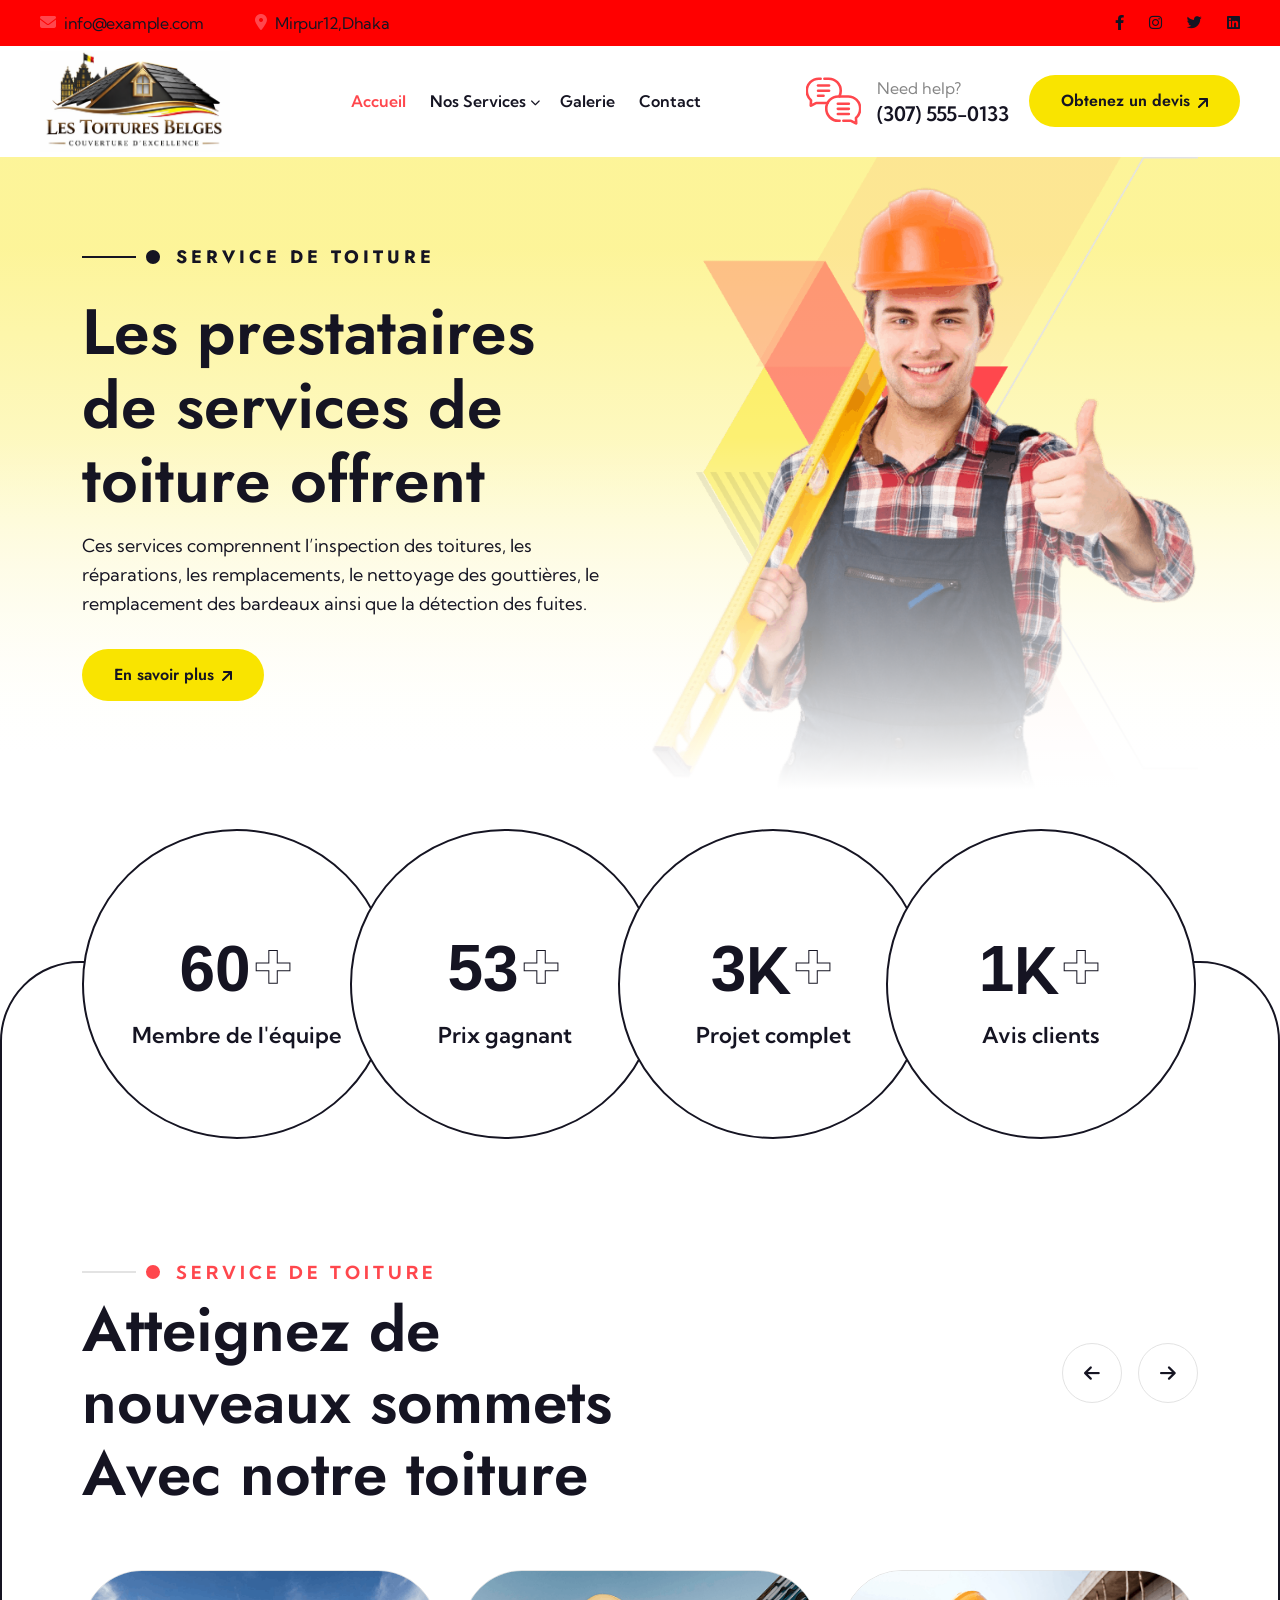
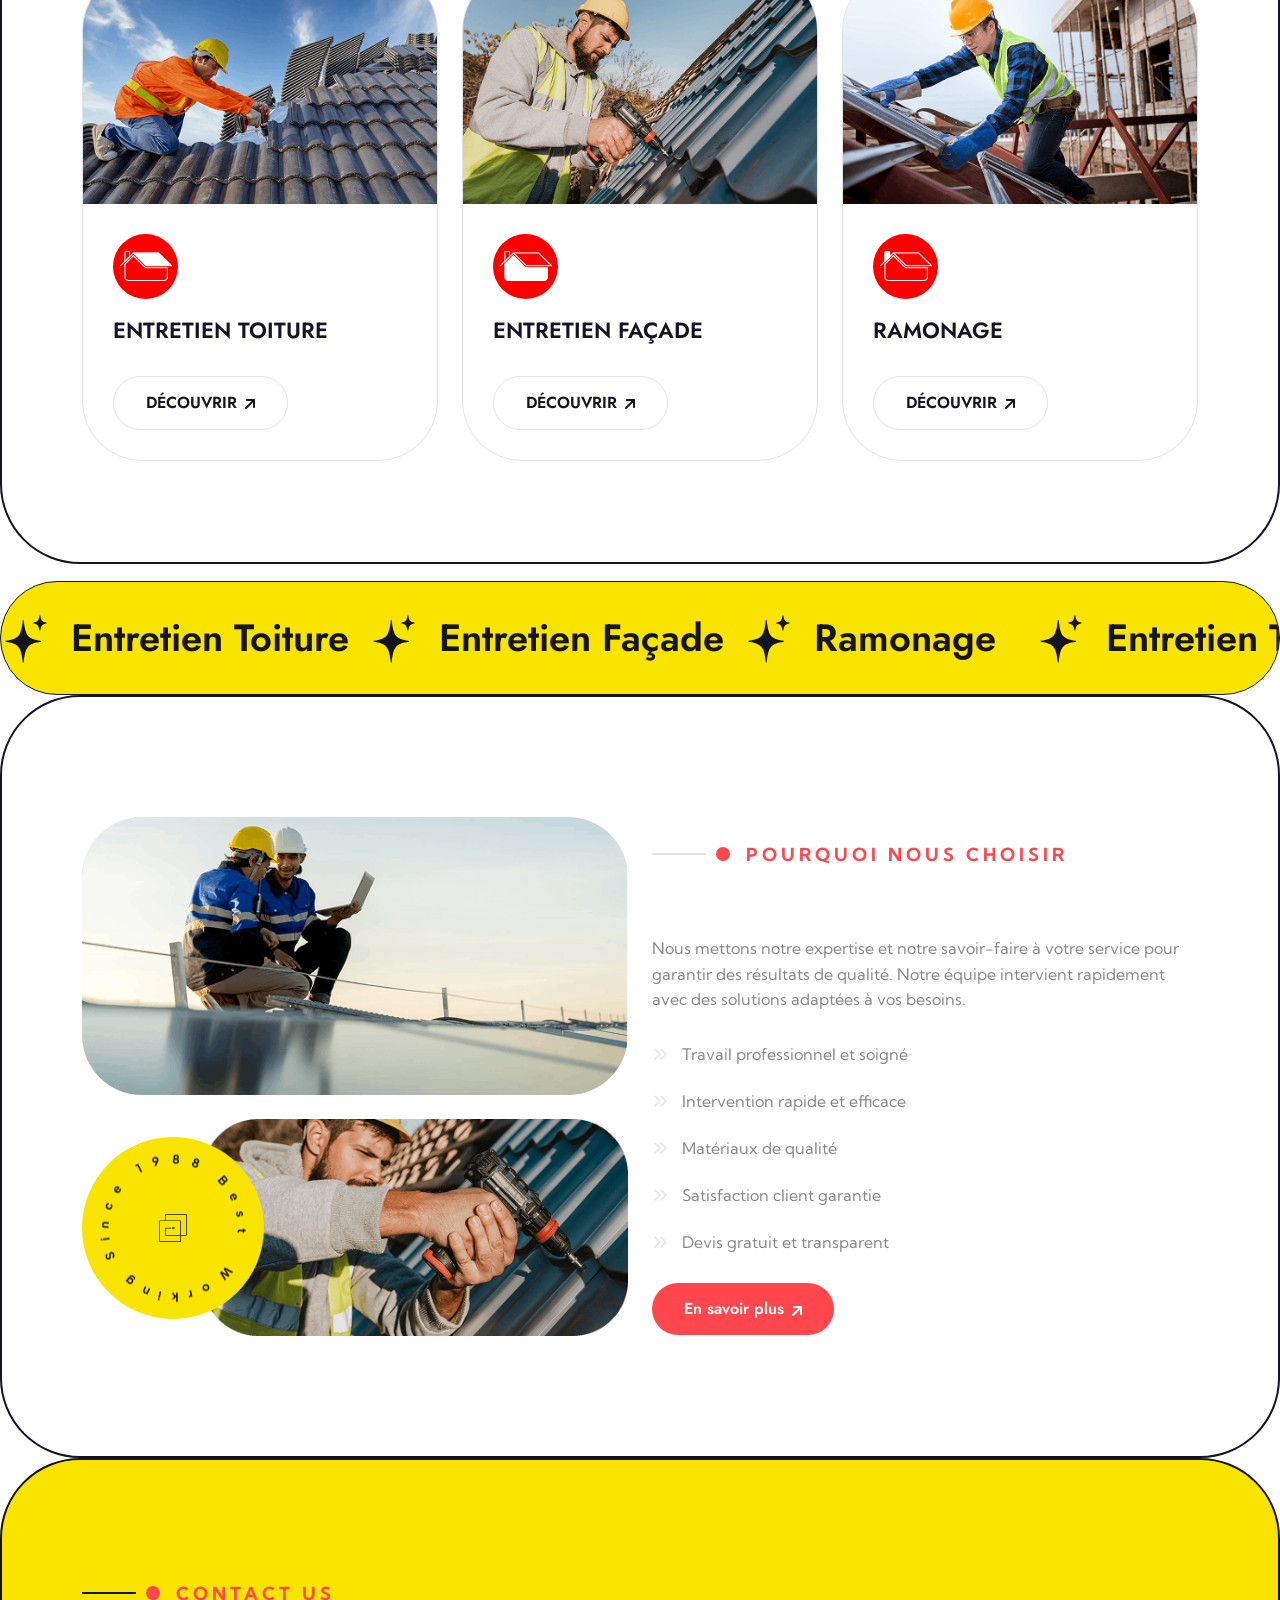
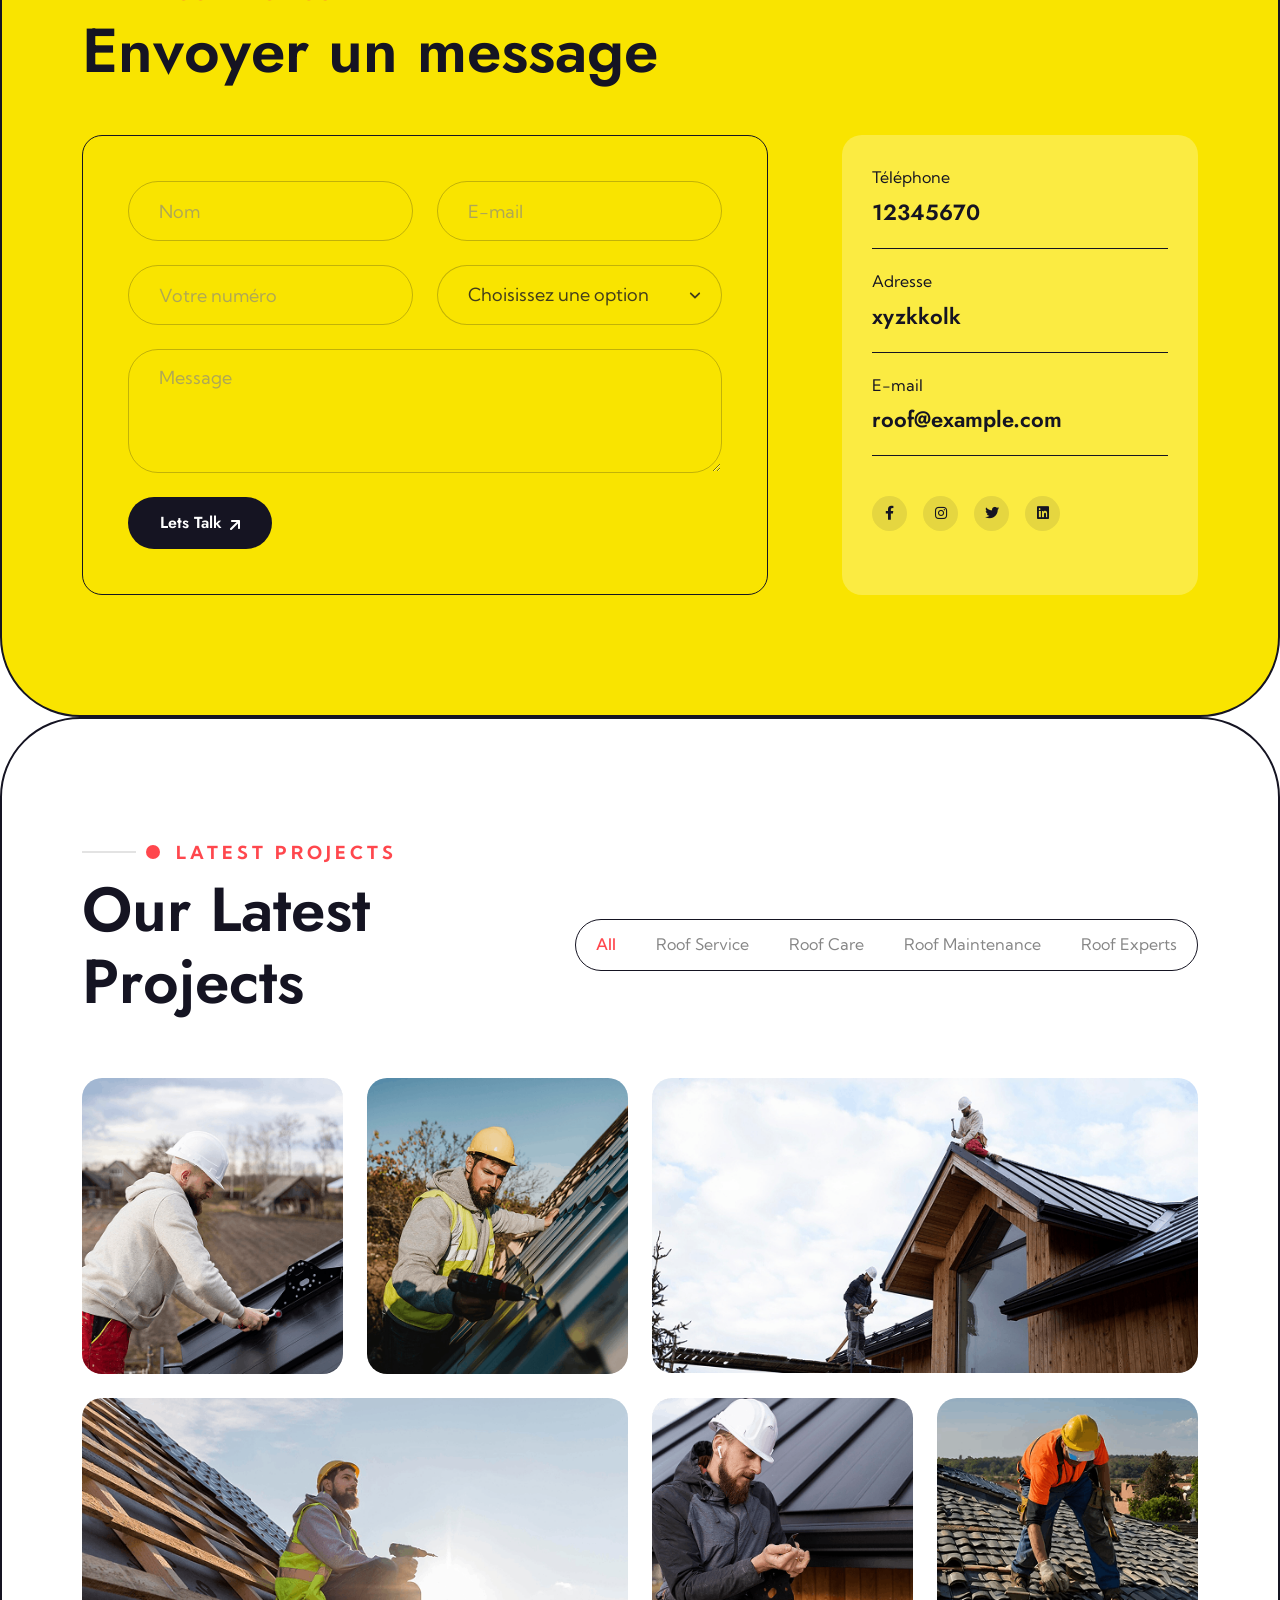
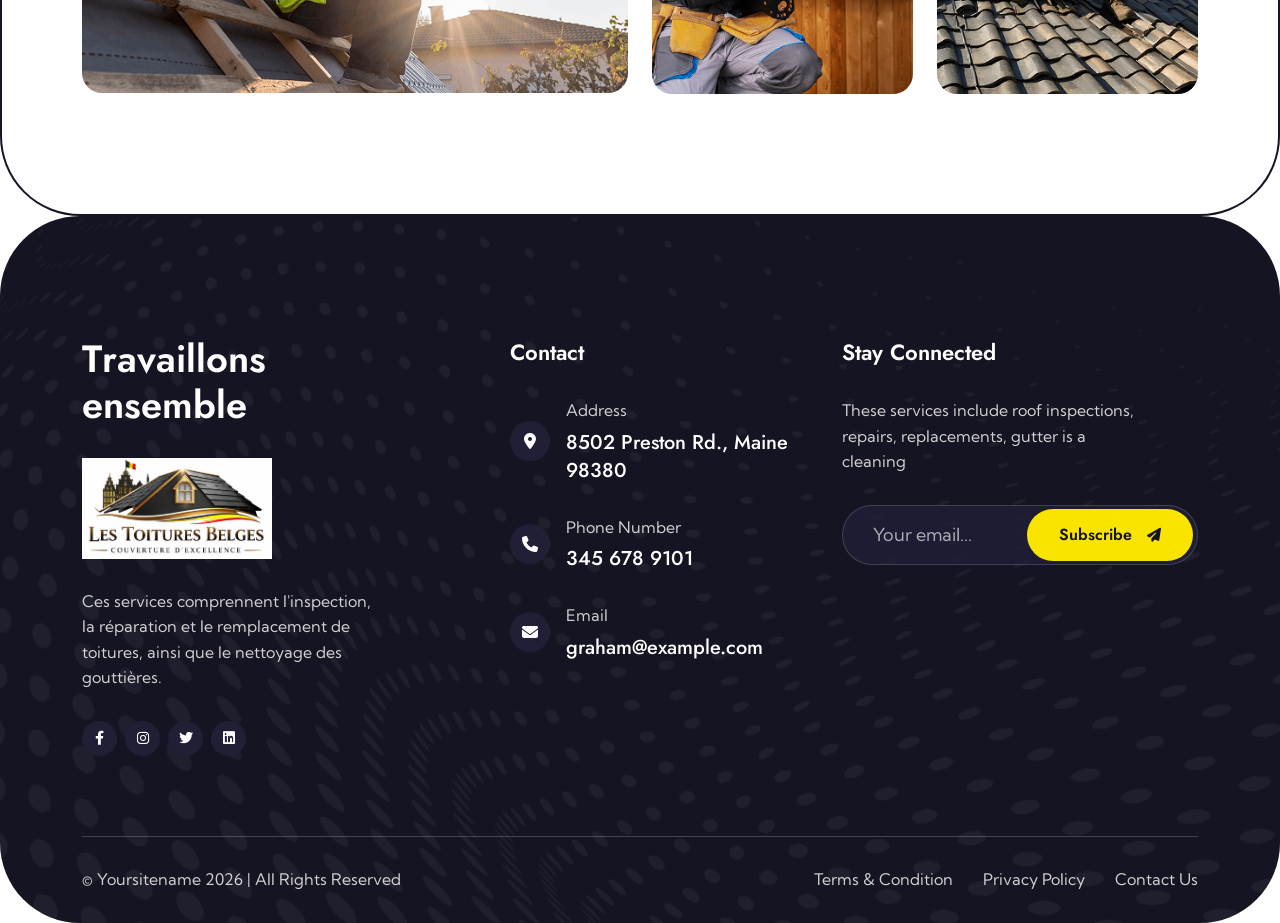
==== index.html @ 715a6809 "Add files via upload" ====
<!DOCTYPE html>
<html lang="fr">



<head>
  <!-- Required meta tags -->
  <meta charset="UTF-8">
  <meta http-equiv="X-UA-Compatible" content="IE=edge">
  <!-- title -->
  <title>Alcove - Roofing Services Company HTML Template</title>
  <meta name="description" content="Alcove - Roofing Services Company HTML Template">
  <meta name="viewport"
    content="width=device-width, initial-scale=1.0, maximum-scale=5.0, minimum-scale=1.0, user-scalable=yes">
  <!-- Favicon -->
  <link rel="shortcut icon" type="image/x-icon" href="assets/img/fevicon.svg">
  <!-- Place favicon.ico in the root directory -->

  <!-- CSS start here -->
  <link rel="stylesheet" href="assets/css/bootstrap.min.css">
  <link rel="stylesheet" href="assets/fontawsome/css/fontawesome.css">
  <link rel="stylesheet" href="assets/css/magnific-popup.css">
  <link rel="stylesheet" href="assets/css/animate.min.css">
  <link rel="stylesheet" href="assets/css/odometer.css">
  <link rel="stylesheet" href="assets/css/swiper-bundle.min.css">
  <link rel="stylesheet" href="assets/css/style.css">
  <!-- CSS end here -->

  <style>
    .log-01{
      width: 190px;
    }

    .gray-bg{
      background-color: red;
    }
    
  </style>

</head>

<body>
  <!-- Preloader start -->
  <div class="fullpage_loader">
    <img src="assets/img/" class="position-absolute top-50 start-50 translate-middle" alt="preloader-logo">
    <span class="loader">
    </span>
  </div>
  <!-- Preloader end -->
  <!-- Header section start -->
  <div id="header-fixed-height"></div>
  <header class="ep-header-section top-0 start-0 bg-white w-100">
    <!-- top header section start -->
    <div class="ep-top-header-section gray-bg d-none d-lg-block">
      <div class="container-fluid">
        <div class="row g-4">
          <div class="col-md-8">
            <ul class="list-unstyled contact-info d-flex flex-wrap align-items-center">
              <li class="d-flex align-items-center gap-2 text-white">
                <span class="icon">
                  <i class="fa-solid fa-envelope"></i>
                </span>
                <a href="mailto:info@example.com">info@example.com</a>
              </li>
              <li class="d-flex align-items-center gap-2 text-white">
                <span class="icon">
                  <i class="fa-solid fa-location-dot"></i>
                </span>
                <a href="#">Mirpur12,Dhaka </a>
              </li>
            </ul>
          </div>
          <div class="col-md-4">
            <ul class="list-unstyled social-icon d-flex flex-wrap justify-content-end">
              <li>
                <a href="#">
                  <i class="fa-brands fa-facebook-f"></i>
                </a>
              </li>
              <li>
                <a href="#">
                  <i class="fa-brands fa-instagram"></i>
                </a>
              </li>
              <li>
                <a href="#">
                  <i class="fa-brands fa-twitter"></i>
                </a>
              </li>
              <li>
                <a href="#">
                  <i class="fa-brands fa-linkedin"></i>
                </a>
              </li>
            </ul>
          </div>
        </div>
      </div>
    </div>
    <!-- top header section end -->
    <div id="sticky-header" class="w-100">
      <nav class="navbar w-100 p-0 navbar-expand-xl d-none d-xl-flex">
        <div class="container-fluid">
          <a class="navbar-brand" href="index.html">
            <img src="assets/img/logo/Les Toitures Belges logo design.png" alt="logo" class="log-01">
          </a>
          <button class="navbar-toggler" type="button" data-bs-toggle="collapse"
            data-bs-target="#navbarSupportedContent" aria-controls="navbarSupportedContent" aria-expanded="false"
            aria-label="Toggle navigation">
            <span class="navbar-toggler-icon"></span>
          </button>
          <div class="collapse navbar-collapse" id="navbarSupportedContent">
            <ul class="navbar-nav mx-auto mb-lg-0">
              <li class="nav-item">
                <a class="nav-link active" aria-current="page" href="index.html">
                  Accueil <i class="fas fa-chevron"></i>
                </a>
               
              </li>
              <!-- <li class="nav-item">
                <a class="nav-link" href="about.html">
          à propos de nous
                </a>
              </li> -->
              <li class="nav-item">
                <a class="nav-link" href="#">
                Nos Services <i class="fas fa-chevron-down"></i>
                </a>    <ul class="sub-menu list-unstyled">
                  <li>
                    <a href="service.html">ENTRETIEN TOITURE</a>
                  </li>
                  <li>
                    <a href="Entretien-façade.html">ENTRETIEN FAÇADE</a>
                  </li>

                   <li>
                    <a href="ramonage.html">RAMONAGE</a>
                  </li>
                </ul>
            
              </li>
             
              <li class="nav-item">
                <a class="nav-link" href="#">
                 Galerie <i class="fas fa-chevron"></i>
                </a>
             
              </li>
              <li class="nav-item">
                <a class="nav-link" href="contact.html">
              Contact
                </a>
              </li>
            </ul>
            <div class="menu-right-info d-flex align-items-center justify-content-end">
              <a href="tel:307-555-0133" class="need-help d-flex align-items-center gap-3">
                <span class="icon flex-shrink-0">
                  <img src="assets/img/icons/message.svg" alt="message">
                </span>
                <span class="text d-block">
                  Need help?
                  <span class="number d-block">(307) 555-0133</span>
                </span>
              </a>
              <a href="contact.html"
                class="theme-btn style2 d-inline-flex align-items-center gap-2 justify-content-center rounded-pill hover-effect-btn">
       Obtenez un devis

                <span class="theme-btn-icon">
                  <svg class="su-arrow-svg-top-right" width="10" height="10" viewBox="0 0 10 10" fill="none"
                    xmlns="http://www.w3.org/2000/svg">
                    <path
                      d="M10 1V8C10 8.29167 9.90625 8.53125 9.71875 8.71875C9.53125 8.90625 9.29167 9 9 9C8.70833 9 8.46875 8.90625 8.28125 8.71875C8.09375 8.53125 8 8.29167 8 8V3.40625L1.71875 9.71875C1.51042 9.90625 1.27083 10 1 10C0.729167 10 0.489583 9.90625 0.28125 9.71875C0.09375 9.51042 0 9.27083 0 9C0 8.72917 0.09375 8.48958 0.28125 8.28125L6.59375 2H2C1.70833 2 1.46875 1.90625 1.28125 1.71875C1.09375 1.53125 1 1.29167 1 1C1 0.708333 1.09375 0.46875 1.28125 0.28125C1.46875 0.09375 1.70833 0 2 0H9C9.29167 0 9.53125 0.09375 9.71875 0.28125C9.90625 0.46875 10 0.708333 10 1Z"
                      fill="currentColor"></path>
                    <path
                      d="M10 1V8C10 8.29167 9.90625 8.53125 9.71875 8.71875C9.53125 8.90625 9.29167 9 9 9C8.70833 9 8.46875 8.90625 8.28125 8.71875C8.09375 8.53125 8 8.29167 8 8V3.40625L1.71875 9.71875C1.51042 9.90625 1.27083 10 1 10C0.729167 10 0.489583 9.90625 0.28125 9.71875C0.09375 9.51042 0 9.27083 0 9C0 8.72917 0.09375 8.48958 0.28125 8.28125L6.59375 2H2C1.70833 2 1.46875 1.90625 1.28125 1.71875C1.09375 1.53125 1 1.29167 1 1C1 0.708333 1.09375 0.46875 1.28125 0.28125C1.46875 0.09375 1.70833 0 2 0H9C9.29167 0 9.53125 0.09375 9.71875 0.28125C9.90625 0.46875 10 0.708333 10 1Z"
                      fill="currentColor"></path>
                  </svg>
                </span>
              </a>
            </div>
          </div>
        </div>
      </nav>

      <!-- mobile navbar part start -->
      <div class="mobile-menu-area d-block d-xl-none">
        <div class="container">
          <div class="mobile-topbar">
            <div class="d-flex justify-content-between align-items-center">
              <div class="logo">
                <a href="index.html"> <img src="assets/img/logo/Les Toitures Belges logo design.png" alt="logo" class="log-01"></a>
              </div>
              <div class="bars">
                <i class="fas fa-bars"></i>
              </div>
            </div>
          </div>
        </div>
        <div class="mobile-menu-overlay"></div>
        <div class="mobile-menu-main">
          <div class="logo">
            <a href="index.html"><img src="assets/img/logo/Les Toitures Belges logo design.png" alt="logo" class="log-01"></a>
          </div>
          <div class="close-mobile-menu"><i class="fas fa-times"></i></div>
          <div class="menu-body">
            <div class="menu-list">
              <ul class="list-unstyled">
                <li class="sub-mobile-menu">
                  <a href="index.html">   Accueil <i class=""></i></a>
           
                </li>
                <!-- <li class="sub-mobile-menu">
                  <a href="about.html">à propos de nous</a>
                </li> -->
                <li class="sub-mobile-menu">
                  <a href="#">Nos Services <i class="fas fa-chevron-down float-end"></i></a>
                  <ul class="list-unstyled">
                    <li>
                      <a href="service.html">ENTRETIEN TOITURE</a>
                    </li>
                    <li>
                      <a href="Entretien-façade.html">ENTRETIEN FAÇADE</a>
                    </li>

                      <li>
                      <a href="ramonage.html">RAMONAGE</a>
                    </li>

                      
                  </ul>
                </li>
                <li class="sub-mobile-menu">
                  <a href="#">Galerie <i class=""></i></a>
              
                </li>
              
             
                <li class="sub-mobile-menu">
                  <a href="contact.html">Contact</a>
                </li>
              </ul>
            </div>
          </div>
          <div class="contact-info pt-4 px-3 pb-5">
            <h4 class="contact-title heading-four">Contact Info</h4>
            <ul class="list-unstyled">
              <li class="d-flex align-items-center gap-3">
                <div class="icon-box d-flex align-items-center justify-content-center rounded-pill flex-shrink-0">
                  <i class="fa-solid fa-phone"></i>
                </div>
                <div class="info">
                  <h5 class="info-label">
                    Call Now</h5>
                  <a href="tel:(629)555-0129" class="info-text">000000000</a>
                </div>
              </li>
              <li class="d-flex align-items-center gap-3">
                <div class="icon-box d-flex align-items-center justify-content-center rounded-pill flex-shrink-0">
                  <i class="fa-solid fa-envelope"></i>
                </div>
                <div class="info">
                  <h5 class="info-label">Email Us</h5>
                  <a href="mailto:tim.jennings@example.com" class="info-text">roof@info.com</a>
                </div>
              </li>
              <li class="d-flex align-items-center gap-3">
                <div class="icon-box d-flex align-items-center justify-content-center rounded-pill flex-shrink-0">
                  <i class="fa-solid fa-location-dot"></i>
                </div>
                <div class="info">
                  <h5 class="info-label">Office Location</h5>
                  <a href="#" class="info-text">xyz location </a>
                </div>
              </li>
            </ul>
          </div>
        </div>
      </div>
      <!-- mobile navbar part end -->
    </div>
  </header>
  <!-- Header section end -->

  <!-- Main area start -->
  <main>
    <!-- Banner section start -->
    <section class="ep-banner-section position-relative z-1">
      <div class="container">
        <div class="row">
          <div class="col-lg-6 align-self-center">
            <div class="banner-content text-center text-lg-start position-relative z-1">
              <div class="section-title mb-0">
                <h5 class="sub-title text-uppercase position-relative d-inline-block pb-4">SERVICE DE TOITURE</h5>
                <h2 class="banner-title heading-one split-text right">Les prestataires de services de toiture offrent </h2>
              </div>
              <p class="pt-15 pb-30">Ces services comprennent l’inspection des toitures, les réparations, les remplacements, le nettoyage des gouttières, le remplacement des bardeaux ainsi que la détection des fuites.</p>
              <div class="d-flex flex-wrap align-items-center justify-content-center justify-content-lg-start gap-4">
                <a href="contact.html"
                  class="theme-btn style2 d-inline-flex align-items-center gap-2 justify-content-center rounded-pill hover-effect-btn">
                 En savoir plus
                  <span class="theme-btn-icon">
                    <svg class="su-arrow-svg-top-right" width="10" height="10" viewBox="0 0 10 10" fill="none"
                      xmlns="http://www.w3.org/2000/svg">
                      <path
                        d="M10 1V8C10 8.29167 9.90625 8.53125 9.71875 8.71875C9.53125 8.90625 9.29167 9 9 9C8.70833 9 8.46875 8.90625 8.28125 8.71875C8.09375 8.53125 8 8.29167 8 8V3.40625L1.71875 9.71875C1.51042 9.90625 1.27083 10 1 10C0.729167 10 0.489583 9.90625 0.28125 9.71875C0.09375 9.51042 0 9.27083 0 9C0 8.72917 0.09375 8.48958 0.28125 8.28125L6.59375 2H2C1.70833 2 1.46875 1.90625 1.28125 1.71875C1.09375 1.53125 1 1.29167 1 1C1 0.708333 1.09375 0.46875 1.28125 0.28125C1.46875 0.09375 1.70833 0 2 0H9C9.29167 0 9.53125 0.09375 9.71875 0.28125C9.90625 0.46875 10 0.708333 10 1Z"
                        fill="currentColor"></path>
                      <path
                        d="M10 1V8C10 8.29167 9.90625 8.53125 9.71875 8.71875C9.53125 8.90625 9.29167 9 9 9C8.70833 9 8.46875 8.90625 8.28125 8.71875C8.09375 8.53125 8 8.29167 8 8V3.40625L1.71875 9.71875C1.51042 9.90625 1.27083 10 1 10C0.729167 10 0.489583 9.90625 0.28125 9.71875C0.09375 9.51042 0 9.27083 0 9C0 8.72917 0.09375 8.48958 0.28125 8.28125L6.59375 2H2C1.70833 2 1.46875 1.90625 1.28125 1.71875C1.09375 1.53125 1 1.29167 1 1C1 0.708333 1.09375 0.46875 1.28125 0.28125C1.46875 0.09375 1.70833 0 2 0H9C9.29167 0 9.53125 0.09375 9.71875 0.28125C9.90625 0.46875 10 0.708333 10 1Z"
                        fill="currentColor"></path>
                    </svg>
                  </span>
                </a>
         
              </div>
            </div>
          </div>
          <div class="col-lg-6">
            <div class="banner-image">
              <div class="img">
                <img src="assets/img/banner/banner-image-1.png" alt="banner-image" class="img-fluid w-100">
              </div>
            </div>
          </div>
        </div>
      </div>
    </section>
    <!-- Banner section end -->


    <!-- Counter section start -->
    <div class="ep-counter-section pt-40">
      <div class="container">
        <div
          class="counter-main gap-2 gap-sm-4 gap-lg-0 justify-content-center justify-content-lg-start d-flex align-items-center flex-wrap">
          <div class="counter-item d-flex align-items-center justify-content-center rounded-pill">
            <div class="text text-center">
              <span class="heading-one number pb-10">
                <span class="odometer" data-count="60"></span><span class="symbol">+</span>
              </span>
              <span class="d-block heading-five">Membre de l'équipe</span>
            </div>
          </div>
          <div class="counter-item d-flex align-items-center justify-content-center rounded-pill">
            <div class="text text-center">
              <span class="heading-one number pb-10">
                <span class="odometer" data-count="53"></span><span class="symbol">+</span>
              </span>
              <span class="d-block heading-five">Prix ​​gagnant</span>
            </div>
          </div>
          <div class="counter-item d-flex align-items-center justify-content-center rounded-pill">
            <div class="text text-center">
              <span class="heading-one number pb-10">
                <span class="odometer" data-count="3"></span><span class="alf">k</span><span class="symbol">+</span>
              </span>
              <span class="d-block heading-five">Projet complet</span>
            </div>
          </div>
          <div class="counter-item d-flex align-items-center justify-content-center rounded-pill">
            <div class="text text-center">
              <span class="heading-one number pb-10">
                <span class="odometer" data-count="1"></span><span class="alf">k</span><span class="symbol">+</span>
              </span>
              <span class="d-block heading-five">Avis clients
</span>
            </div>
          </div>
        </div>
      </div>
    </div>
    <!-- Counter section end -->



    <!-- Services section start -->
    <section class="ep-services-section py-120">
      <div class="container">
        <div class="section-title text-center text-lg-start">
          <div class="row g-3 mb-60">
            <div class="col-lg-7">
              <span class="sub-title primary text-uppercase position-relative d-inline-block pb-2">SERVICE DE TOITURE</span>
              <h2 class="heading-two split-text right">Atteignez de nouveaux sommets Avec notre toiture </h2>
            </div>
            <div class="col-lg-5 align-self-center">
              <div
                class="services-slider-arrows mt-4 mt-lg-0 d-flex align-items-center justify-content-center justify-content-lg-end gap-3">
                <div class="swiper-button-prev rounded-pill d-flex align-items-center justify-content-center">
                  <i class="fa-solid fa-arrow-left"></i>
                </div>
                <div class="swiper-button-next rounded-pill d-flex align-items-center justify-content-center">
                  <i class="fa-solid fa-arrow-right"></i>
                </div>
              </div>
            </div>
          </div>
        </div>
        <div class="swiper services-slider">
          <div class="swiper-wrapper">
            <div class="swiper-slide">
              <div class="service-item rounded-60">
                <div class="img">
                  <a href="service-details.html" class="d-block w-100">
                    <img src="assets/img/services/service-img-1.png" alt="service-img" class="img-fluid w-100">
                  </a>
                </div>
                <div class="text">
                  <div class="icon rounded-pill d-flex align-items-center justify-content-center gray-bg">
                    <img src="assets/img/icons/sommaireP_16-01.webp" alt="service-icon">
                  </div>
                  <h3 class="title heading-five pt-15 pb-30">
                    <a href="service-details.html" class="d-block w-100">
                      ENTRETIEN TOITURE
                    </a>
                  </h3>
                  <a href="service-details.html"
                    class="theme-btn border-btn d-inline-flex align-items-center gap-2 justify-content-center rounded-pill hover-effect-btn">
             
DÉCOUVRIR
                    <span class="theme-btn-icon">
                      <svg class="su-arrow-svg-top-right" width="10" height="10" viewBox="0 0 10 10" fill="none"
                        xmlns="http://www.w3.org/2000/svg">
                        <path
                          d="M10 1V8C10 8.29167 9.90625 8.53125 9.71875 8.71875C9.53125 8.90625 9.29167 9 9 9C8.70833 9 8.46875 8.90625 8.28125 8.71875C8.09375 8.53125 8 8.29167 8 8V3.40625L1.71875 9.71875C1.51042 9.90625 1.27083 10 1 10C0.729167 10 0.489583 9.90625 0.28125 9.71875C0.09375 9.51042 0 9.27083 0 9C0 8.72917 0.09375 8.48958 0.28125 8.28125L6.59375 2H2C1.70833 2 1.46875 1.90625 1.28125 1.71875C1.09375 1.53125 1 1.29167 1 1C1 0.708333 1.09375 0.46875 1.28125 0.28125C1.46875 0.09375 1.70833 0 2 0H9C9.29167 0 9.53125 0.09375 9.71875 0.28125C9.90625 0.46875 10 0.708333 10 1Z"
                          fill="currentColor"></path>
                        <path
                          d="M10 1V8C10 8.29167 9.90625 8.53125 9.71875 8.71875C9.53125 8.90625 9.29167 9 9 9C8.70833 9 8.46875 8.90625 8.28125 8.71875C8.09375 8.53125 8 8.29167 8 8V3.40625L1.71875 9.71875C1.51042 9.90625 1.27083 10 1 10C0.729167 10 0.489583 9.90625 0.28125 9.71875C0.09375 9.51042 0 9.27083 0 9C0 8.72917 0.09375 8.48958 0.28125 8.28125L6.59375 2H2C1.70833 2 1.46875 1.90625 1.28125 1.71875C1.09375 1.53125 1 1.29167 1 1C1 0.708333 1.09375 0.46875 1.28125 0.28125C1.46875 0.09375 1.70833 0 2 0H9C9.29167 0 9.53125 0.09375 9.71875 0.28125C9.90625 0.46875 10 0.708333 10 1Z"
                          fill="currentColor"></path>
                      </svg>
                    </span>
                  </a>
                </div>
              </div>
            </div>
            <div class="swiper-slide">
              <div class="service-item rounded-60">
                <div class="img">
                  <a href="service-details.html" class="d-block w-100">
                    <img src="assets/img/services/service-img-2.png" alt="service-img" class="img-fluid w-100">
                  </a>
                </div>
                <div class="text">
                  <div class="icon rounded-pill d-flex align-items-center justify-content-center gray-bg">
                    <img src="assets/img/icons/sommaireP_17-02.webp" alt="service-icon">
                  </div>
                  <h3 class="title heading-five pt-15 pb-30">
                    <a href="service-details.html" class="d-block w-100">
                     ENTRETIEN FAÇADE
                    </a>
                  </h3>
                  <a href="service-details.html"
                    class="theme-btn border-btn d-inline-flex align-items-center gap-2 justify-content-center rounded-pill hover-effect-btn">
             
DÉCOUVRIR
                    <span class="theme-btn-icon">
                      <svg class="su-arrow-svg-top-right" width="10" height="10" viewBox="0 0 10 10" fill="none"
                        xmlns="http://www.w3.org/2000/svg">
                        <path
                          d="M10 1V8C10 8.29167 9.90625 8.53125 9.71875 8.71875C9.53125 8.90625 9.29167 9 9 9C8.70833 9 8.46875 8.90625 8.28125 8.71875C8.09375 8.53125 8 8.29167 8 8V3.40625L1.71875 9.71875C1.51042 9.90625 1.27083 10 1 10C0.729167 10 0.489583 9.90625 0.28125 9.71875C0.09375 9.51042 0 9.27083 0 9C0 8.72917 0.09375 8.48958 0.28125 8.28125L6.59375 2H2C1.70833 2 1.46875 1.90625 1.28125 1.71875C1.09375 1.53125 1 1.29167 1 1C1 0.708333 1.09375 0.46875 1.28125 0.28125C1.46875 0.09375 1.70833 0 2 0H9C9.29167 0 9.53125 0.09375 9.71875 0.28125C9.90625 0.46875 10 0.708333 10 1Z"
                          fill="currentColor"></path>
                        <path
                          d="M10 1V8C10 8.29167 9.90625 8.53125 9.71875 8.71875C9.53125 8.90625 9.29167 9 9 9C8.70833 9 8.46875 8.90625 8.28125 8.71875C8.09375 8.53125 8 8.29167 8 8V3.40625L1.71875 9.71875C1.51042 9.90625 1.27083 10 1 10C0.729167 10 0.489583 9.90625 0.28125 9.71875C0.09375 9.51042 0 9.27083 0 9C0 8.72917 0.09375 8.48958 0.28125 8.28125L6.59375 2H2C1.70833 2 1.46875 1.90625 1.28125 1.71875C1.09375 1.53125 1 1.29167 1 1C1 0.708333 1.09375 0.46875 1.28125 0.28125C1.46875 0.09375 1.70833 0 2 0H9C9.29167 0 9.53125 0.09375 9.71875 0.28125C9.90625 0.46875 10 0.708333 10 1Z"
                          fill="currentColor"></path>
                      </svg>
                    </span>
                  </a>
                </div>
              </div>
            </div>
            <div class="swiper-slide">
              <div class="service-item rounded-60">
                <div class="img">
                  <a href="service-details.html" class="d-block w-100">
                    <img src="assets/img/services/service-img-3.png" alt="service-img" class="img-fluid w-100">
                  </a>
                </div>
                <div class="text">
                  <div class="icon rounded-pill d-flex align-items-center justify-content-center gray-bg">
                    <img src="assets/img/icons/sommaireP_18-03.webp" alt="service-icon">
                  </div>
                  <h3 class="title heading-five pt-15 pb-30">
                    <a href="service-details.html" class="d-block w-100">
      RAMONAGE
                    </a>
                  </h3>
                  <a href="service-details.html"
                    class="theme-btn border-btn d-inline-flex align-items-center gap-2 justify-content-center rounded-pill hover-effect-btn">
                  
DÉCOUVRIR
                    <span class="theme-btn-icon">
                      <svg class="su-arrow-svg-top-right" width="10" height="10" viewBox="0 0 10 10" fill="none"
                        xmlns="http://www.w3.org/2000/svg">
                        <path
                          d="M10 1V8C10 8.29167 9.90625 8.53125 9.71875 8.71875C9.53125 8.90625 9.29167 9 9 9C8.70833 9 8.46875 8.90625 8.28125 8.71875C8.09375 8.53125 8 8.29167 8 8V3.40625L1.71875 9.71875C1.51042 9.90625 1.27083 10 1 10C0.729167 10 0.489583 9.90625 0.28125 9.71875C0.09375 9.51042 0 9.27083 0 9C0 8.72917 0.09375 8.48958 0.28125 8.28125L6.59375 2H2C1.70833 2 1.46875 1.90625 1.28125 1.71875C1.09375 1.53125 1 1.29167 1 1C1 0.708333 1.09375 0.46875 1.28125 0.28125C1.46875 0.09375 1.70833 0 2 0H9C9.29167 0 9.53125 0.09375 9.71875 0.28125C9.90625 0.46875 10 0.708333 10 1Z"
                          fill="currentColor"></path>
                        <path
                          d="M10 1V8C10 8.29167 9.90625 8.53125 9.71875 8.71875C9.53125 8.90625 9.29167 9 9 9C8.70833 9 8.46875 8.90625 8.28125 8.71875C8.09375 8.53125 8 8.29167 8 8V3.40625L1.71875 9.71875C1.51042 9.90625 1.27083 10 1 10C0.729167 10 0.489583 9.90625 0.28125 9.71875C0.09375 9.51042 0 9.27083 0 9C0 8.72917 0.09375 8.48958 0.28125 8.28125L6.59375 2H2C1.70833 2 1.46875 1.90625 1.28125 1.71875C1.09375 1.53125 1 1.29167 1 1C1 0.708333 1.09375 0.46875 1.28125 0.28125C1.46875 0.09375 1.70833 0 2 0H9C9.29167 0 9.53125 0.09375 9.71875 0.28125C9.90625 0.46875 10 0.708333 10 1Z"
                          fill="currentColor"></path>
                      </svg>
                    </span>
                  </a>
                </div>
              </div>
            </div>
       
          </div>
        </div>
      </div>
    </section>
    <!-- Services section end -->



    <!-- Text slider section start -->
<section class="ep-text-slider-section overflow-hidden">
  <div class="slider-main rounded-80 d-flex align-items-center">
    
    <div class="slider-item d-flex align-items-center">
      <h3 class="title heading-three d-flex align-items-center">
        <span class="slider-icon">
          <img src="assets/img/icons/star.svg" alt="star">
        </span>
        Entretien Toiture
      </h3>

      <h3 class="title heading-three d-flex align-items-center">
        <span class="slider-icon">
          <img src="assets/img/icons/star.svg" alt="star">
        </span>
        Entretien Façade
      </h3>

      <h3 class="title heading-three d-flex align-items-center">
        <span class="slider-icon">
          <img src="assets/img/icons/star.svg" alt="star">
        </span>
        Ramonage
      </h3>
    </div>

    <div class="slider-item d-flex align-items-center">
      <h3 class="title heading-three d-flex align-items-center">
        <span class="slider-icon">
          <img src="assets/img/icons/star.svg" alt="star">
        </span>
        Entretien Toiture
      </h3>

      <h3 class="title heading-three d-flex align-items-center">
        <span class="slider-icon">
          <img src="assets/img/icons/star.svg" alt="star">
        </span>
        Entretien Façade
      </h3>

      <h3 class="title heading-three d-flex align-items-center">
        <span class="slider-icon">
          <img src="assets/img/icons/star.svg" alt="star">
        </span>
        Ramonage
      </h3>
    </div>

  </div>
</section>
    <!-- Text slider section end -->
    <!-- Why choose us section start -->
    <section class="ep-why-choose-us-section py-120 rounded-80">
      <div class="container">
        <div class="row g-4">
          <div class="col-lg-6 order-2 order-lg-1">
            <div class="images pe-xxl-5">
              <div class="img-one overflow-hidden rounded-60">
                <img src="assets/img/images/choose-us-img-1.png" alt="choose-us-img" class="img-fluid w-100">
              </div>
              <div class="img-two rounded-60 mt-4 position-relative">
                <img src="assets/img/images/choose-us-img-2.png" alt="choose-us-img" class="img-fluid w-100">
                <div class="since secondary-bg rounded-pill position-absolute top-50 start-0 translate-middle-y">
                  <div class="since-img w-100 h-100 rounded-pill">
                  </div>
                  <img src="assets/img/icons/since-icon.svg" alt="since-icon"
                    class="position-absolute top-50 start-50 translate-middle">
                </div>
              </div>
            </div>
          </div>
          <div class="col-lg-6 order-1 order-lg-2">
            <div class="text pt-lg-4">
              <div class="section-title">
                <span class="sub-title primary text-uppercase position-relative d-inline-block pb-2">Pourquoi nous choisir </span>
                <!-- <p class="heading-two split-text right">Reach new heights with our roof </p> -->
              </div>
              <p>Nous mettons notre expertise et notre savoir-faire à votre service pour garantir des résultats de qualité. Notre équipe intervient rapidement avec des solutions adaptées à vos besoins.</p>
              <br>
              <ul class="list-info list-unstyled">
                <li> Travail professionnel et soigné</li>
                <li> Intervention rapide et efficace </li>
                <li>Matériaux de qualité</li>
                <li>Satisfaction client garantie</li>
                <li>Devis gratuit et transparent</li>
              </ul>
              <a href="contact.html"
                class="theme-btn d-inline-flex align-items-center gap-2 justify-content-center rounded-pill hover-effect-btn">
              En savoir plus 
                <span class="theme-btn-icon">
                  <svg class="su-arrow-svg-top-right" width="10" height="10" viewBox="0 0 10 10" fill="none"
                    xmlns="http://www.w3.org/2000/svg">
                    <path
                      d="M10 1V8C10 8.29167 9.90625 8.53125 9.71875 8.71875C9.53125 8.90625 9.29167 9 9 9C8.70833 9 8.46875 8.90625 8.28125 8.71875C8.09375 8.53125 8 8.29167 8 8V3.40625L1.71875 9.71875C1.51042 9.90625 1.27083 10 1 10C0.729167 10 0.489583 9.90625 0.28125 9.71875C0.09375 9.51042 0 9.27083 0 9C0 8.72917 0.09375 8.48958 0.28125 8.28125L6.59375 2H2C1.70833 2 1.46875 1.90625 1.28125 1.71875C1.09375 1.53125 1 1.29167 1 1C1 0.708333 1.09375 0.46875 1.28125 0.28125C1.46875 0.09375 1.70833 0 2 0H9C9.29167 0 9.53125 0.09375 9.71875 0.28125C9.90625 0.46875 10 0.708333 10 1Z"
                      fill="currentColor"></path>
                    <path
                      d="M10 1V8C10 8.29167 9.90625 8.53125 9.71875 8.71875C9.53125 8.90625 9.29167 9 9 9C8.70833 9 8.46875 8.90625 8.28125 8.71875C8.09375 8.53125 8 8.29167 8 8V3.40625L1.71875 9.71875C1.51042 9.90625 1.27083 10 1 10C0.729167 10 0.489583 9.90625 0.28125 9.71875C0.09375 9.51042 0 9.27083 0 9C0 8.72917 0.09375 8.48958 0.28125 8.28125L6.59375 2H2C1.70833 2 1.46875 1.90625 1.28125 1.71875C1.09375 1.53125 1 1.29167 1 1C1 0.708333 1.09375 0.46875 1.28125 0.28125C1.46875 0.09375 1.70833 0 2 0H9C9.29167 0 9.53125 0.09375 9.71875 0.28125C9.90625 0.46875 10 0.708333 10 1Z"
                      fill="currentColor"></path>
                  </svg>
                </span>
              </a>
            </div>
          </div>
        </div>
      </div>
    </section>
    <!-- Why choose us section end -->





    <!-- Messages section start -->
    <section class="ep-messages-section py-120 secondary-bg rounded-80">
      <div class="container">
        <div class="section-title mb-5">
          <span class="sub-title primary text-uppercase position-relative d-inline-block pb-2">Contact Us
          </span>
          <h2 class="heading-two split-text right">Envoyer un message</h2>
        </div>
        <div class="row g-4">
          <div class="col-lg-8 position-relative">
            <div class="contact-form rounded-20">
              <form action="#">
                <div class="row g-4">
                  <div class="col-md-6">
                    <div class="input-group">
                      <input type="text" class="form-control shadow-none" placeholder="Nom">
                    </div>
                  </div>
                  <div class="col-md-6">
                    <div class="input-group">
                      <input type="email" class="form-control shadow-none" placeholder="E-mail">
                    </div>
                  </div>
                  <div class="col-md-6">
                    <div class="input-group">
                      <input type="text" class="form-control shadow-none" placeholder="Votre numéro">
                    </div>
                  </div>
                  <div class="col-md-6">
                    <div class="input-group">
                      <select class="form-select shadow-none">
                        <option value="" selected disabled>Choisissez une option</option>
                        <option value="1">ENTRETIEN TOITURE</option>
                        <option value="2">ENTRETIEN FAÇADE</option>
                        <option value="3">RAMONAGE</option>
                      </select>
                    </div>
                  </div>
                  <div class="col-lg-12">
                    <div class="input-group">
                      <textarea placeholder="Message" class="form-control shadow-none textarea"></textarea>
                    </div>
                  </div>
                  <div class="col-lg-12">
                    <button type="submit"
                      class="theme-btn border-0 black d-inline-flex align-items-center gap-2 justify-content-center rounded-pill hover-effect-btn">
                      Lets Talk
                      <span class="theme-btn-icon">
                        <svg class="su-arrow-svg-top-right" width="10" height="10" viewBox="0 0 10 10" fill="none"
                          xmlns="http://www.w3.org/2000/svg">
                          <path
                            d="M10 1V8C10 8.29167 9.90625 8.53125 9.71875 8.71875C9.53125 8.90625 9.29167 9 9 9C8.70833 9 8.46875 8.90625 8.28125 8.71875C8.09375 8.53125 8 8.29167 8 8V3.40625L1.71875 9.71875C1.51042 9.90625 1.27083 10 1 10C0.729167 10 0.489583 9.90625 0.28125 9.71875C0.09375 9.51042 0 9.27083 0 9C0 8.72917 0.09375 8.48958 0.28125 8.28125L6.59375 2H2C1.70833 2 1.46875 1.90625 1.28125 1.71875C1.09375 1.53125 1 1.29167 1 1C1 0.708333 1.09375 0.46875 1.28125 0.28125C1.46875 0.09375 1.70833 0 2 0H9C9.29167 0 9.53125 0.09375 9.71875 0.28125C9.90625 0.46875 10 0.708333 10 1Z"
                            fill="currentColor"></path>
                          <path
                            d="M10 1V8C10 8.29167 9.90625 8.53125 9.71875 8.71875C9.53125 8.90625 9.29167 9 9 9C8.70833 9 8.46875 8.90625 8.28125 8.71875C8.09375 8.53125 8 8.29167 8 8V3.40625L1.71875 9.71875C1.51042 9.90625 1.27083 10 1 10C0.729167 10 0.489583 9.90625 0.28125 9.71875C0.09375 9.51042 0 9.27083 0 9C0 8.72917 0.09375 8.48958 0.28125 8.28125L6.59375 2H2C1.70833 2 1.46875 1.90625 1.28125 1.71875C1.09375 1.53125 1 1.29167 1 1C1 0.708333 1.09375 0.46875 1.28125 0.28125C1.46875 0.09375 1.70833 0 2 0H9C9.29167 0 9.53125 0.09375 9.71875 0.28125C9.90625 0.46875 10 0.708333 10 1Z"
                            fill="currentColor"></path>
                        </svg>
                      </span>
                    </button>
                  </div>
                </div>
              </form>
            </div>
          </div>
          <div class="col-lg-4">
            <div class="contact-info rounded-20 h-100">
              <div class="info-item">
                <span class="label">Téléphone</span>
                <h3 class="heading-five title"><a href="tel:(239)555-0108">12345670</a></h3>
              </div>
              <div class="info-item">
                <span class="label">Adresse</span>
                <h3 class="heading-five title"><a href="#">xyzkkolk</a></h3>
              </div>
              <div class="info-item">
                <span class="label">E-mail</span>
                <h3 class="heading-five title"><a href="mailto:sara.cruz@example.com">roof@example.com</a></h3>
              </div>
              <ul class="list-unstyled social-icon d-flex flex-wrap gap-3">
                <li>
                  <a href="#">
                    <i class="fa-brands fa-facebook-f"></i>
                  </a>
                </li>
                <li>
                  <a href="#">
                    <i class="fa-brands fa-instagram"></i>
                  </a>
                </li>
                <li>
                  <a href="#">
                    <i class="fa-brands fa-twitter"></i>
                  </a>
                </li>
                <li>
                  <a href="#">
                    <i class="fa-brands fa-linkedin"></i>
                  </a>
                </li>
              </ul>
            </div>
          </div>
        </div>
      </div>
    </section>
    <!-- Messages section end -->


    
    <!-- Projects section start -->
    <section class="ep-projects-section py-120 rounded-80">
      <div class="container">
        <div class="section-title text-center text-xl-start">
          <div class="row g-4">
            <div class="col-xl-4">
              <span class="sub-title primary text-uppercase position-relative d-inline-block pb-2">Latest Projects</span>
              <h2 class="heading-two split-text right">Our Latest Projects</h2>
            </div>
            <div class="col-xl-8 align-self-center d-flex justify-content-center justify-content-xl-end">
              <ul class="nav nav-pills mb-3 mt-xl-5" id="pills-tab" role="tablist">
                <li class="nav-item" role="presentation">
                  <button class="nav-link active" id="tab-one-tab" data-bs-toggle="pill" data-bs-target="#tab-one"
                    type="button" role="tab" aria-controls="tab-one" aria-selected="true">All</button>
                </li>
                <li class="nav-item" role="presentation">
                  <button class="nav-link" id="tab-two-tab" data-bs-toggle="pill" data-bs-target="#tab-two"
                    type="button" role="tab" aria-controls="tab-two" aria-selected="false">Roof Service</button>
                </li>
                <li class="nav-item" role="presentation">
                  <button class="nav-link" id="tab-three-tab" data-bs-toggle="pill" data-bs-target="#tab-three"
                    type="button" role="tab" aria-controls="tab-three" aria-selected="false">Roof Care</button>
                </li>
                <li class="nav-item" role="presentation">
                  <button class="nav-link" id="tab-four-tab" data-bs-toggle="pill" data-bs-target="#tab-four"
                    type="button" role="tab" aria-controls="tab-four" aria-selected="false">Roof Maintenance</button>
                </li>
                <li class="nav-item" role="presentation">
                  <button class="nav-link" id="tab-five-tab" data-bs-toggle="pill" data-bs-target="#tab-five"
                    type="button" role="tab" aria-controls="tab-five" aria-selected="false">Roof Experts</button>
                </li>
              </ul>
            </div>
          </div>
        </div>
        <div class="tab-content" id="pills-tabContent">
          <div class="tab-pane fade show active" id="tab-one" role="tabpanel" aria-labelledby="tab-one-tab"
            tabindex="0">
            <div class="row g-4">
              <div class="col-lg-3 col-sm-6">
                <a href="project-details.html" class="d-block w-100">
                  <div class="project-item overflow-hidden rounded-20 position-relative h-100">
                    <img src="assets/img/projects/project-img-1.png" alt="project-img" class="img-fluid w-100">
                    <div
                      class="overlay w-100 h-100 rounded-20 position-absolute top-0 start-0 d-flex justify-content-center align-items-end text-center">
                      <div class="info">
                        <p class="text-white mb-1 mb-xl-2">Summit Roof Care</p>
                        <h3 class="heading-five title">Elevate your roof expectations</h3>
                      </div>
                    </div>
                  </div>
                </a>
              </div>
              <div class="col-lg-3 col-sm-6">
                <a href="project-details.html" class="d-block w-100">
                  <div class="project-item overflow-hidden rounded-20 position-relative h-100">
                    <img src="assets/img/projects/project-img-2.png" alt="project-img" class="img-fluid w-100">
                    <div
                      class="overlay w-100 h-100 rounded-20 position-absolute top-0 start-0 d-flex justify-content-center align-items-end text-center">
                      <div class="info">
                        <p class="text-white mb-1 mb-xl-2">Summit Roof Care</p>
                        <h3 class="heading-five title">Elevate your roof expectations</h3>
                      </div>
                    </div>
                  </div>
                </a>
              </div>
              <div class="col-lg-6 col-sm-6">
                <a href="project-details.html" class="d-block w-100">
                  <div class="project-item overflow-hidden rounded-20 position-relative h-100">
                    <img src="assets/img/projects/project-img-3.png" alt="project-img" class="img-fluid w-100">
                    <div
                      class="overlay w-100 h-100 rounded-20 position-absolute top-0 start-0 d-flex justify-content-center align-items-end text-center">
                      <div class="info">
                        <p class="text-white mb-1 mb-xl-2">Summit Roof Care</p>
                        <h3 class="heading-five title">Elevate your roof expectations</h3>
                      </div>
                    </div>
                  </div>
                </a>
              </div>
              <div class="col-lg-6 col-sm-6">
                <a href="project-details.html" class="d-block w-100">
                  <div class="project-item overflow-hidden rounded-20 position-relative h-100">
                    <img src="assets/img/projects/project-img-4.png" alt="project-img" class="img-fluid w-100">
                    <div
                      class="overlay w-100 h-100 rounded-20 position-absolute top-0 start-0 d-flex justify-content-center align-items-end text-center">
                      <div class="info">
                        <p class="text-white mb-1 mb-xl-2">Summit Roof Care</p>
                        <h3 class="heading-five title">Elevate your roof expectations</h3>
                      </div>
                    </div>
                  </div>
                </a>
              </div>
              <div class="col-lg-3 col-sm-6">
                <a href="project-details.html" class="d-block w-100">
                  <div class="project-item overflow-hidden rounded-20 position-relative h-100">
                    <img src="assets/img/projects/project-img-5.png" alt="project-img" class="img-fluid w-100">
                    <div
                      class="overlay w-100 h-100 rounded-20 position-absolute top-0 start-0 d-flex justify-content-center align-items-end text-center">
                      <div class="info">
                        <p class="text-white mb-1 mb-xl-2">Summit Roof Care</p>
                        <h3 class="heading-five title">Elevate your roof expectations</h3>
                      </div>
                    </div>
                  </div>
                </a>
              </div>
              <div class="col-lg-3 col-sm-6">
                <a href="project-details.html" class="d-block w-100">
                  <div class="project-item overflow-hidden rounded-20 position-relative h-100">
                    <img src="assets/img/projects/project-img-6.png" alt="project-img" class="img-fluid w-100">
                    <div
                      class="overlay w-100 h-100 rounded-20 position-absolute top-0 start-0 d-flex justify-content-center align-items-end text-center">
                      <div class="info">
                        <p class="text-white mb-1 mb-xl-2">Summit Roof Care</p>
                        <h3 class="heading-five title">Elevate your roof expectations</h3>
                      </div>
                    </div>
                  </div>
                </a>
              </div>
            </div>
          </div>
          <div class="tab-pane fade" id="tab-two" role="tabpanel" aria-labelledby="tab-two-tab" tabindex="0">
            <div class="row g-4">
              <div class="col-lg-3 col-sm-6">
                <a href="project-details.html" class="d-block w-100">
                  <div class="project-item overflow-hidden rounded-20 position-relative h-100">
                    <img src="assets/img/projects/project-img-1.png" alt="project-img" class="img-fluid w-100">
                    <div
                      class="overlay w-100 h-100 rounded-20 position-absolute top-0 start-0 d-flex justify-content-center align-items-end text-center">
                      <div class="info">
                        <p class="text-white mb-1 mb-xl-2">Summit Roof Care</p>
                        <h3 class="heading-five title">Elevate your roof expectations</h3>
                      </div>
                    </div>
                  </div>
                </a>
              </div>
              <div class="col-lg-3 col-sm-6">
                <a href="project-details.html" class="d-block w-100">
                  <div class="project-item overflow-hidden rounded-20 position-relative h-100">
                    <img src="assets/img/projects/project-img-2.png" alt="project-img" class="img-fluid w-100">
                    <div
                      class="overlay w-100 h-100 rounded-20 position-absolute top-0 start-0 d-flex justify-content-center align-items-end text-center">
                      <div class="info">
                        <p class="text-white mb-1 mb-xl-2">Summit Roof Care</p>
                        <h3 class="heading-five title">Elevate your roof expectations</h3>
                      </div>
                    </div>
                  </div>
                </a>
              </div>
              <div class="col-lg-6 col-sm-6">
                <a href="project-details.html" class="d-block w-100">
                  <div class="project-item overflow-hidden rounded-20 position-relative h-100">
                    <img src="assets/img/projects/project-img-3.png" alt="project-img" class="img-fluid w-100">
                    <div
                      class="overlay w-100 h-100 rounded-20 position-absolute top-0 start-0 d-flex justify-content-center align-items-end text-center">
                      <div class="info">
                        <p class="text-white mb-1 mb-xl-2">Summit Roof Care</p>
                        <h3 class="heading-five title">Elevate your roof expectations</h3>
                      </div>
                    </div>
                  </div>
                </a>
              </div>
              <div class="col-lg-6 col-sm-6">
                <a href="project-details.html" class="d-block w-100">
                  <div class="project-item overflow-hidden rounded-20 position-relative h-100">
                    <img src="assets/img/projects/project-img-4.png" alt="project-img" class="img-fluid w-100">
                    <div
                      class="overlay w-100 h-100 rounded-20 position-absolute top-0 start-0 d-flex justify-content-center align-items-end text-center">
                      <div class="info">
                        <p class="text-white mb-1 mb-xl-2">Summit Roof Care</p>
                        <h3 class="heading-five title">Elevate your roof expectations</h3>
                      </div>
                    </div>
                  </div>
                </a>
              </div>
              <div class="col-lg-3 col-sm-6">
                <a href="project-details.html" class="d-block w-100">
                  <div class="project-item overflow-hidden rounded-20 position-relative h-100">
                    <img src="assets/img/projects/project-img-5.png" alt="project-img" class="img-fluid w-100">
                    <div
                      class="overlay w-100 h-100 rounded-20 position-absolute top-0 start-0 d-flex justify-content-center align-items-end text-center">
                      <div class="info">
                        <p class="text-white mb-1 mb-xl-2">Summit Roof Care</p>
                        <h3 class="heading-five title">Elevate your roof expectations</h3>
                      </div>
                    </div>
                  </div>
                </a>
              </div>
              <div class="col-lg-3 col-sm-6">
                <a href="project-details.html" class="d-block w-100">
                  <div class="project-item overflow-hidden rounded-20 position-relative h-100">
                    <img src="assets/img/projects/project-img-6.png" alt="project-img" class="img-fluid w-100">
                    <div
                      class="overlay w-100 h-100 rounded-20 position-absolute top-0 start-0 d-flex justify-content-center align-items-end text-center">
                      <div class="info">
                        <p class="text-white mb-1 mb-xl-2">Summit Roof Care</p>
                        <h3 class="heading-five title">Elevate your roof expectations</h3>
                      </div>
                    </div>
                  </div>
                </a>
              </div>
            </div>
          </div>
          <div class="tab-pane fade" id="tab-three" role="tabpanel" aria-labelledby="tab-three-tab" tabindex="0">
            <div class="row g-4">
              <div class="col-lg-3 col-sm-6">
                <a href="project-details.html" class="d-block w-100">
                  <div class="project-item overflow-hidden rounded-20 position-relative h-100">
                    <img src="assets/img/projects/project-img-1.png" alt="project-img" class="img-fluid w-100">
                    <div
                      class="overlay w-100 h-100 rounded-20 position-absolute top-0 start-0 d-flex justify-content-center align-items-end text-center">
                      <div class="info">
                        <p class="text-white mb-1 mb-xl-2">Summit Roof Care</p>
                        <h3 class="heading-five title">Elevate your roof expectations</h3>
                      </div>
                    </div>
                  </div>
                </a>
              </div>
              <div class="col-lg-3 col-sm-6">
                <a href="project-details.html" class="d-block w-100">
                  <div class="project-item overflow-hidden rounded-20 position-relative h-100">
                    <img src="assets/img/projects/project-img-2.png" alt="project-img" class="img-fluid w-100">
                    <div
                      class="overlay w-100 h-100 rounded-20 position-absolute top-0 start-0 d-flex justify-content-center align-items-end text-center">
                      <div class="info">
                        <p class="text-white mb-1 mb-xl-2">Summit Roof Care</p>
                        <h3 class="heading-five title">Elevate your roof expectations</h3>
                      </div>
                    </div>
                  </div>
                </a>
              </div>
              <div class="col-lg-6 col-sm-6">
                <a href="project-details.html" class="d-block w-100">
                  <div class="project-item overflow-hidden rounded-20 position-relative h-100">
                    <img src="assets/img/projects/project-img-3.png" alt="project-img" class="img-fluid w-100">
                    <div
                      class="overlay w-100 h-100 rounded-20 position-absolute top-0 start-0 d-flex justify-content-center align-items-end text-center">
                      <div class="info">
                        <p class="text-white mb-1 mb-xl-2">Summit Roof Care</p>
                        <h3 class="heading-five title">Elevate your roof expectations</h3>
                      </div>
                    </div>
                  </div>
                </a>
              </div>
              <div class="col-lg-6 col-sm-6">
                <a href="project-details.html" class="d-block w-100">
                  <div class="project-item overflow-hidden rounded-20 position-relative h-100">
                    <img src="assets/img/projects/project-img-4.png" alt="project-img" class="img-fluid w-100">
                    <div
                      class="overlay w-100 h-100 rounded-20 position-absolute top-0 start-0 d-flex justify-content-center align-items-end text-center">
                      <div class="info">
                        <p class="text-white mb-1 mb-xl-2">Summit Roof Care</p>
                        <h3 class="heading-five title">Elevate your roof expectations</h3>
                      </div>
                    </div>
                  </div>
                </a>
              </div>
              <div class="col-lg-3 col-sm-6">
                <a href="project-details.html" class="d-block w-100">
                  <div class="project-item overflow-hidden rounded-20 position-relative h-100">
                    <img src="assets/img/projects/project-img-5.png" alt="project-img" class="img-fluid w-100">
                    <div
                      class="overlay w-100 h-100 rounded-20 position-absolute top-0 start-0 d-flex justify-content-center align-items-end text-center">
                      <div class="info">
                        <p class="text-white mb-1 mb-xl-2">Summit Roof Care</p>
                        <h3 class="heading-five title">Elevate your roof expectations</h3>
                      </div>
                    </div>
                  </div>
                </a>
              </div>
              <div class="col-lg-3 col-sm-6">
                <a href="project-details.html" class="d-block w-100">
                  <div class="project-item overflow-hidden rounded-20 position-relative h-100">
                    <img src="assets/img/projects/project-img-6.png" alt="project-img" class="img-fluid w-100">
                    <div
                      class="overlay w-100 h-100 rounded-20 position-absolute top-0 start-0 d-flex justify-content-center align-items-end text-center">
                      <div class="info">
                        <p class="text-white mb-1 mb-xl-2">Summit Roof Care</p>
                        <h3 class="heading-five title">Elevate your roof expectations</h3>
                      </div>
                    </div>
                  </div>
                </a>
              </div>
            </div>
          </div>
          <div class="tab-pane fade" id="tab-four" role="tabpanel" aria-labelledby="tab-four-tab" tabindex="0">
            <div class="row g-4">
              <div class="col-lg-3 col-sm-6">
                <a href="project-details.html" class="d-block w-100">
                  <div class="project-item overflow-hidden rounded-20 position-relative h-100">
                    <img src="assets/img/projects/project-img-1.png" alt="project-img" class="img-fluid w-100">
                    <div
                      class="overlay w-100 h-100 rounded-20 position-absolute top-0 start-0 d-flex justify-content-center align-items-end text-center">
                      <div class="info">
                        <p class="text-white mb-1 mb-xl-2">Summit Roof Care</p>
                        <h3 class="heading-five title">Elevate your roof expectations</h3>
                      </div>
                    </div>
                  </div>
                </a>
              </div>
              <div class="col-lg-3 col-sm-6">
                <a href="project-details.html" class="d-block w-100">
                  <div class="project-item overflow-hidden rounded-20 position-relative h-100">
                    <img src="assets/img/projects/project-img-2.png" alt="project-img" class="img-fluid w-100">
                    <div
                      class="overlay w-100 h-100 rounded-20 position-absolute top-0 start-0 d-flex justify-content-center align-items-end text-center">
                      <div class="info">
                        <p class="text-white mb-1 mb-xl-2">Summit Roof Care</p>
                        <h3 class="heading-five title">Elevate your roof expectations</h3>
                      </div>
                    </div>
                  </div>
                </a>
              </div>
              <div class="col-lg-6 col-sm-6">
                <a href="project-details.html" class="d-block w-100">
                  <div class="project-item overflow-hidden rounded-20 position-relative h-100">
                    <img src="assets/img/projects/project-img-3.png" alt="project-img" class="img-fluid w-100">
                    <div
                      class="overlay w-100 h-100 rounded-20 position-absolute top-0 start-0 d-flex justify-content-center align-items-end text-center">
                      <div class="info">
                        <p class="text-white mb-1 mb-xl-2">Summit Roof Care</p>
                        <h3 class="heading-five title">Elevate your roof expectations</h3>
                      </div>
                    </div>
                  </div>
                </a>
              </div>
              <div class="col-lg-6 col-sm-6">
                <a href="project-details.html" class="d-block w-100">
                  <div class="project-item overflow-hidden rounded-20 position-relative h-100">
                    <img src="assets/img/projects/project-img-4.png" alt="project-img" class="img-fluid w-100">
                    <div
                      class="overlay w-100 h-100 rounded-20 position-absolute top-0 start-0 d-flex justify-content-center align-items-end text-center">
                      <div class="info">
                        <p class="text-white mb-1 mb-xl-2">Summit Roof Care</p>
                        <h3 class="heading-five title">Elevate your roof expectations</h3>
                      </div>
                    </div>
                  </div>
                </a>
              </div>
              <div class="col-lg-3 col-sm-6">
                <a href="project-details.html" class="d-block w-100">
                  <div class="project-item overflow-hidden rounded-20 position-relative h-100">
                    <img src="assets/img/projects/project-img-5.png" alt="project-img" class="img-fluid w-100">
                    <div
                      class="overlay w-100 h-100 rounded-20 position-absolute top-0 start-0 d-flex justify-content-center align-items-end text-center">
                      <div class="info">
                        <p class="text-white mb-1 mb-xl-2">Summit Roof Care</p>
                        <h3 class="heading-five title">Elevate your roof expectations</h3>
                      </div>
                    </div>
                  </div>
                </a>
              </div>
              <div class="col-lg-3 col-sm-6">
                <a href="project-details.html" class="d-block w-100">
                  <div class="project-item overflow-hidden rounded-20 position-relative h-100">
                    <img src="assets/img/projects/project-img-6.png" alt="project-img" class="img-fluid w-100">
                    <div
                      class="overlay w-100 h-100 rounded-20 position-absolute top-0 start-0 d-flex justify-content-center align-items-end text-center">
                      <div class="info">
                        <p class="text-white mb-1 mb-xl-2">Summit Roof Care</p>
                        <h3 class="heading-five title">Elevate your roof expectations</h3>
                      </div>
                    </div>
                  </div>
                </a>
              </div>
            </div>
          </div>
          <div class="tab-pane fade" id="tab-five" role="tabpanel" aria-labelledby="tab-five-tab" tabindex="0">
            <div class="row g-4">
              <div class="col-lg-3 col-sm-6">
                <a href="project-details.html" class="d-block w-100">
                  <div class="project-item overflow-hidden rounded-20 position-relative h-100">
                    <img src="assets/img/projects/project-img-1.png" alt="project-img" class="img-fluid w-100">
                    <div
                      class="overlay w-100 h-100 rounded-20 position-absolute top-0 start-0 d-flex justify-content-center align-items-end text-center">
                      <div class="info">
                        <p class="text-white mb-1 mb-xl-2">Summit Roof Care</p>
                        <h3 class="heading-five title">Elevate your roof expectations</h3>
                      </div>
                    </div>
                  </div>
                </a>
              </div>
              <div class="col-lg-3 col-sm-6">
                <a href="project-details.html" class="d-block w-100">
                  <div class="project-item overflow-hidden rounded-20 position-relative h-100">
                    <img src="assets/img/projects/project-img-2.png" alt="project-img" class="img-fluid w-100">
                    <div
                      class="overlay w-100 h-100 rounded-20 position-absolute top-0 start-0 d-flex justify-content-center align-items-end text-center">
                      <div class="info">
                        <p class="text-white mb-1 mb-xl-2">Summit Roof Care</p>
                        <h3 class="heading-five title">Elevate your roof expectations</h3>
                      </div>
                    </div>
                  </div>
                </a>
              </div>
              <div class="col-lg-6 col-sm-6">
                <a href="project-details.html" class="d-block w-100">
                  <div class="project-item overflow-hidden rounded-20 position-relative h-100">
                    <img src="assets/img/projects/project-img-3.png" alt="project-img" class="img-fluid w-100">
                    <div
                      class="overlay w-100 h-100 rounded-20 position-absolute top-0 start-0 d-flex justify-content-center align-items-end text-center">
                      <div class="info">
                        <p class="text-white mb-1 mb-xl-2">Summit Roof Care</p>
                        <h3 class="heading-five title">Elevate your roof expectations</h3>
                      </div>
                    </div>
                  </div>
                </a>
              </div>
              <div class="col-lg-6 col-sm-6">
                <a href="project-details.html" class="d-block w-100">
                  <div class="project-item overflow-hidden rounded-20 position-relative h-100">
                    <img src="assets/img/projects/project-img-4.png" alt="project-img" class="img-fluid w-100">
                    <div
                      class="overlay w-100 h-100 rounded-20 position-absolute top-0 start-0 d-flex justify-content-center align-items-end text-center">
                      <div class="info">
                        <p class="text-white mb-1 mb-xl-2">Summit Roof Care</p>
                        <h3 class="heading-five title">Elevate your roof expectations</h3>
                      </div>
                    </div>
                  </div>
                </a>
              </div>
              <div class="col-lg-3 col-sm-6">
                <a href="project-details.html" class="d-block w-100">
                  <div class="project-item overflow-hidden rounded-20 position-relative h-100">
                    <img src="assets/img/projects/project-img-5.png" alt="project-img" class="img-fluid w-100">
                    <div
                      class="overlay w-100 h-100 rounded-20 position-absolute top-0 start-0 d-flex justify-content-center align-items-end text-center">
                      <div class="info">
                        <p class="text-white mb-1 mb-xl-2">Summit Roof Care</p>
                        <h3 class="heading-five title">Elevate your roof expectations</h3>
                      </div>
                    </div>
                  </div>
                </a>
              </div>
              <div class="col-lg-3 col-sm-6">
                <a href="project-details.html" class="d-block w-100">
                  <div class="project-item overflow-hidden rounded-20 position-relative h-100">
                    <img src="assets/img/projects/project-img-6.png" alt="project-img" class="img-fluid w-100">
                    <div
                      class="overlay w-100 h-100 rounded-20 position-absolute top-0 start-0 d-flex justify-content-center align-items-end text-center">
                      <div class="info">
                        <p class="text-white mb-1 mb-xl-2">Summit Roof Care</p>
                        <h3 class="heading-five title">Elevate your roof expectations</h3>
                      </div>
                    </div>
                  </div>
                </a>
              </div>
            </div>
          </div>
        </div>
      </div>
    </section>
    <!-- Projects section end -->



  </main>
  <!-- Main area end -->
  <!-- Back to top button start -->
  <button class="scroll-to-top position-fixed">
    <i class="fas fa-chevron-up"></i>
  </button>
  <!-- Back to top button end -->
  <!-- Footer section start -->
  <footer class="ep-footer-section">
    <div class="footer-bg black-bg rounded-80" data-background="assets/img/bg/footer-one-bg.png">
      <div class="container">
        <div class="row g-4">
          <div class="col-xxl-4 col-lg-4">
            <div class="footer-widget footer-about">
              <h3 class="heading-three text-white footer-title split-text right pb-30">Travaillons ensemble </h3>
              <div class="logo pb-30">
                <a href="index.html">
                  <img src="assets/img/logo/Les Toitures Belges logo design.png" alt="logo-white" class="log-01" >
                </a>
              </div>
              <p class="pb-30 text-white">Ces services comprennent l'inspection, la réparation et le remplacement de toitures, ainsi que le nettoyage des gouttières.</p>
              <ul class="list-unstyled social-icon d-flex flex-wrap gap-2">
                <li>
                  <a href="#">
                    <i class="fa-brands fa-facebook-f"></i>
                  </a>
                </li>
                <li>
                  <a href="#">
                    <i class="fa-brands fa-instagram"></i>
                  </a>
                </li>
                <li>
                  <a href="#">
                    <i class="fa-brands fa-twitter"></i>
                  </a>
                </li>
                <li>
                  <a href="#">
                    <i class="fa-brands fa-linkedin"></i>
                  </a>
                </li>
              </ul>
            </div>
          </div>
          <div class="col-xxl-4 col-lg-4">
            <div class="footer-widget contact-widget ps-xl-5 ps-xxl-4">
              <h3 class="heading-five text-white pb-30">Contact</h3>
              <ul class="list-unstyled">
                <li class="d-flex align-items-center gap-3">
                  <div class="icon flex-shrink-0"><i class="fa-solid fa-location-dot"></i></div>
                  <div class="text">
                    <p>Address</p>
                    <h4 class="heading-six contact-title">
                      <a href="#">8502 Preston Rd., Maine 98380</a>
                    </h4>
                  </div>
                </li>
                <li class="d-flex align-items-center gap-3">
                  <div class="icon flex-shrink-0"><i class="fa-solid fa-phone"></i></div>
                  <div class="text">
                    <p>Phone Number</p>
                    <h4 class="heading-six contact-title">
                      <a href="tel:3454-678-910">345 678 9101</a>
                    </h4>
                  </div>
                </li>
                <li class="d-flex align-items-center gap-3">
                  <div class="icon flex-shrink-0"><i class="fa-solid fa-envelope"></i></div>
                  <div class="text">
                    <p>Email</p>
                    <h4 class="heading-six contact-title">
                      <a href="mailto:jackson.graham@example.com">graham@example.com</a>
                    </h4>
                  </div>
                </li>
              </ul>
            </div>
          </div>
          <div class="col-xxl-4 col-lg-4">
            <div class="footer-widget">
              <h3 class="heading-five text-white pb-30">Stay Connected</h3>
              <p class="pb-30 text-white">These services include roof inspections, repairs, replacements, gutter is a
                cleaning</p>

              <form action="#">
                <div class="input-group newsletter position-relative">
                  <input type="email" class="form-control shadow-none rounded-pill w-100" placeholder="Your email...">
                  <button type="submit"
                    class="theme-btn position-absolute top-50 translate-middle-y flex-shrink-0 style2 border-0 d-inline-flex align-items-center gap-2 justify-content-center rounded-pill hover-effect-btn">
                    Subscribe
                    <i class="fa-solid fa-paper-plane"></i>
                  </button>
                </div>
              </form>
            </div>
          </div>
        </div>
        <div class="footer-btm">
          <div class="row g-3">
            <div class="col-lg-6">
              <div class="footer-copyright text-center text-lg-start">
                <p>© Yoursitename 2026 | All Rights Reserved</p>
              </div>
            </div>
            <div class="col-lg-6">
              <div class="footer-menu">
                <ul
                  class="list-unstyled d-flex flex-wrap justify-content-center justify-content-lg-end align-items-center">
                  <li><a href="#">Terms & Condition</a></li>
                  <li><a href="#">Privacy Policy</a></li>
                  <li><a href="contact.html">Contact Us</a></li>
                </ul>
              </div>
            </div>
          </div>
        </div>
      </div>
    </div>
  </footer>
  <!-- Footer section end -->

  <!-- JS start here -->
  <script src="assets/js/vendor/jquery-3.6.0.min.js"></script>
  <script src="assets/js/bootstrap.bundle.min.js"></script>
  <script src="assets/js/gsap.js"></script>
  <script src="assets/js/gsap-scroll-trigger.js"></script>
  <script src="assets/js/gsap-split-text.js"></script>
  <script src="assets/js/jquery.appear.js"></script>
  <script src="assets/js/jquery.odometer.min.js"></script>
  <script src="assets/js/jquery.magnific-popup.min.js"></script>
  <script src="assets/js/ajax-form.js"></script>
  <script src="assets/js/swiper-bundle.min.js"></script>
  <script src="assets/js/script.js"></script>
  <!-- JS end here -->
</body>


</html>
---- assets/css/odometer.css ----
.odometer.odometer-auto-theme, .odometer.odometer-theme-default {
  display: inline-block;
  vertical-align: middle;
  *vertical-align: auto;
  *zoom: 1;
  *display: inline;
  position: relative;
}
.odometer.odometer-auto-theme .odometer-digit, .odometer.odometer-theme-default .odometer-digit {
  display: inline-block;
  vertical-align: middle;
  *vertical-align: auto;
  *zoom: 1;
  *display: inline;
  position: relative;
}
.odometer.odometer-auto-theme .odometer-digit .odometer-digit-spacer, .odometer.odometer-theme-default .odometer-digit .odometer-digit-spacer {
  display: inline-block;
  vertical-align: middle;
  *vertical-align: auto;
  *zoom: 1;
  *display: inline;
  visibility: hidden;
}
.odometer.odometer-auto-theme .odometer-digit .odometer-digit-inner, .odometer.odometer-theme-default .odometer-digit .odometer-digit-inner {
  text-align: left;
  display: block;
  position: absolute;
  top: 0;
  left: 0;
  right: 0;
  bottom: 0;
  overflow: hidden;
}
.odometer.odometer-auto-theme .odometer-digit .odometer-ribbon, .odometer.odometer-theme-default .odometer-digit .odometer-ribbon {
  display: block;
}
.odometer.odometer-auto-theme .odometer-digit .odometer-ribbon-inner, .odometer.odometer-theme-default .odometer-digit .odometer-ribbon-inner {
  display: block;
  -webkit-backface-visibility: hidden;
}
.odometer.odometer-auto-theme .odometer-digit .odometer-value, .odometer.odometer-theme-default .odometer-digit .odometer-value {
  display: block;
  -webkit-transform: translateZ(0);
}
.odometer.odometer-auto-theme .odometer-digit .odometer-value.odometer-last-value, .odometer.odometer-theme-default .odometer-digit .odometer-value.odometer-last-value {
  position: absolute;
}
.odometer.odometer-auto-theme.odometer-animating-up .odometer-ribbon-inner, .odometer.odometer-theme-default.odometer-animating-up .odometer-ribbon-inner {
  -webkit-transition: -webkit-transform 2s;
  -moz-transition: -moz-transform 2s;
  -ms-transition: -ms-transform 2s;
  -o-transition: -o-transform 2s;
  transition: transform 2s;
}
.odometer.odometer-auto-theme.odometer-animating-up.odometer-animating .odometer-ribbon-inner, .odometer.odometer-theme-default.odometer-animating-up.odometer-animating .odometer-ribbon-inner {
  -webkit-transform: translateY(-100%);
  -moz-transform: translateY(-100%);
  -ms-transform: translateY(-100%);
  -o-transform: translateY(-100%);
  transform: translateY(-100%);
}
.odometer.odometer-auto-theme.odometer-animating-down .odometer-ribbon-inner, .odometer.odometer-theme-default.odometer-animating-down .odometer-ribbon-inner {
  -webkit-transform: translateY(-100%);
  -moz-transform: translateY(-100%);
  -ms-transform: translateY(-100%);
  -o-transform: translateY(-100%);
  transform: translateY(-100%);
}
.odometer.odometer-auto-theme.odometer-animating-down.odometer-animating .odometer-ribbon-inner, .odometer.odometer-theme-default.odometer-animating-down.odometer-animating .odometer-ribbon-inner {
  -webkit-transition: -webkit-transform 2s;
  -moz-transition: -moz-transform 2s;
  -ms-transition: -ms-transform 2s;
  -o-transition: -o-transform 2s;
  transition: transform 2s;
  -webkit-transform: translateY(0);
  -moz-transform: translateY(0);
  -ms-transform: translateY(0);
  -o-transform: translateY(0);
  transform: translateY(0);
}

.odometer.odometer-auto-theme, .odometer.odometer-theme-default {
  font-family: "Helvetica Neue", sans-serif;
  line-height: 1.1em;
}
.odometer.odometer-auto-theme .odometer-value, .odometer.odometer-theme-default .odometer-value {
  text-align: center;
}
---- assets/css/style.css ----
/*
  Theme Name: Alcove - Roofing Services Company HTML Template
  Support: ronee.bu@gmail.com
  Description: Alcove - Roofing Services Company HTML Template
  Version: 1.0
*/
/* TABLE OF CONTENT
============================

*** Template Components ***
============================
01. Variable CSS
02. Common CSS
03. Backgrond CSS
04. Button CSS
05. Heading CSS
06. Spacing CSS
07. Section title CSS
08. Form Filed CSS
09. Animation CSS
10. Top Header CSS
11. Header CSS
12. Offcanvas CSS
13. Bnnaer CSS
14. Services CSS
15. Text Slider CSS
16. About Us CSS
17. Projects CSS
18. Features CSS
19. Messages CSS
20. Testimonial CSS
21. Team CSS
22. FAQ CSS
23. Blog CSS
24. Counter CSS
25. Video CSS
26. Footer CSS
27. Page header CSS

*** Template Pages ***
=========================
28. Service Details Page CSS
29. Project list page CSS
30. Project details page CSS
31. Blog list page CSS
32. Blog details page CSS
33. Contact us page CSS
============================
*/
/*=============================
	1. Google Fonts
===============================*/
@import url("https://fonts.googleapis.com/css2?family=Jost:ital,wght@0,100..900;1,100..900&amp;display=swap");
@import url("https://fonts.googleapis.com/css2?family=Kumbh+Sans:wght@100..900&amp;display=swap");
/*=============================
	01. Variable CSS start
===============================*/
:root {
  --bs-font-jost: "Jost", sans-serif;
  --bs-font-kumbh: "Kumbh Sans", sans-serif;
  --bs-primary-color: #FF474D;
  --bs-secondary-color: #F9E400;
  --bs-tertiary-color: #C8FD57;
  --bs-white-color: #ffffff;
  --bs-black-color: #151422;
  --bs-black-color2: #211F36;
  --bs-color-one: #E3E3E3;
  --bs-background-color: #F4F5FA;
  --bs-background-color2: #E3E3E3;
  --bs-border-color: #E3E3E3;
  --bs-border-color2: #211F36;
  --bs-paragraph-color: #868686;
  --bs-body-font-size: 16px;
  --bs-body-font-weight: 400;
  --bs-body-line-height: 160%;
  --bs-transition: all 0.3s ease-out 0s;
  --bs-shadow: 0 4.4px 20px -1px rgba(19, 16, 34, 0.05);
}

/*=============================
	02. Common CSS start
===============================*/
* {
  margin: 0;
  padding: 0;
  outline: none;
  box-sizing: border-box;
}

body {
  font-family: var(--bs-font-kumbh);
  font-size: var(--bs-body-font-size);
  font-weight: var(--bs-body-font-weight);
  line-height: var(--bs-body-line-height);
  color: var(--bs-black-color);
  overflow-x: hidden;
}

a,
span,
small {
  display: inline-block;
}

a,
button {
  transition: var(--bs-transition);
  text-decoration: none;
}

h1,
h2,
h3,
h4,
h5,
h6 {
  margin: 0;
  padding: 0;
  font-family: var(--bs-font-jost);
}

a:focus,
.btn:focus,
button:focus {
  text-decoration: none;
  outline: none;
  box-shadow: none;
}

ul,
ol {
  margin: 0;
  padding: 0;
}

p {
  font-size: var(--bs-body-font-size);
  font-weight: var(--bs-body-font-weight);
  line-height: var(--bs-body-line-height);
  color: var(--bs-paragraph-color);
  margin: 0;
  padding: 0;
}

*::-moz-selection {
  background: var(--bs-primary-color);
  color: var(--bs-white-color);
  text-shadow: none;
}

::-moz-selection {
  background: var(--bs-primary-color);
  color: var(--bs-white-color);
  text-shadow: none;
}

::selection {
  background: var(--bs-primary-color);
  color: var(--bs-white-color);
  text-shadow: none;
}

.icon-box {
  width: 50px;
  height: 50px;
  transition: var(--bs-transition);
  color: var(--bs-white-color);
  background: var(--bs-primary-color);
}
.icon-box.icon-box-border {
  border: 1px solid rgba(255, 255, 255, 0.4);
  color: var(--bs-white-color);
  background: transparent;
}

/* Reveal image */
.reveal {
  visibility: hidden;
  position: relative;
  width: 100%;
  height: 100%;
  overflow: hidden !important;
}

/*=============================
	03. Backgrond CSS Start
===============================*/
.primary-bg {
  background-color: var(--bs-primary-color);
}

.secondary-bg {
  background-color: var(--bs-secondary-color);
}

.tertiary-bg {
  background-color: var(--bs-tertiary-color);
}

.gray-bg {
  background-color: var(--bs-background-color);
}

.black-bg {
  background-color: var(--bs-black-color);
}

.bg-control {
  background-repeat: no-repeat;
  background-size: cover;
  background-position: center;
}

/*=============================
	04. Button CSS Start
===============================*/
.theme-btn {
  color: var(--bs-white-color);
  background-color: var(--bs-primary-color);
  font-family: var(--bs-font-jost);
  padding: 11px 21px;
  overflow: hidden;
  position: relative;
  z-index: 1;
  font-size: 16px;
  font-weight: 600;
  line-height: 24px;
  padding: 14px 32px;
}
.theme-btn i {
  margin-left: 7px;
  font-size: 14px;
}
.theme-btn::before {
  transition-duration: 800ms;
  position: absolute;
  width: 210%;
  height: 330%;
  content: "";
  top: 188%;
  left: 50%;
  background: var(--bs-black-color);
  transform: translateX(-50%) rotate(-8deg);
  border-radius: 80%;
  z-index: -1;
}
.theme-btn:hover {
  color: var(--bs-white-color);
}
.theme-btn:hover::before {
  top: -118%;
}
.theme-btn.style2 {
  background: var(--bs-secondary-color);
  color: var(--bs-black-color);
}
.theme-btn.style2::before {
  background: var(--bs-primary-color);
}
.theme-btn.style2:hover {
  color: var(--bs-white-color);
}
.theme-btn.style3 {
  background: transparent;
  border-radius: 0;
  color: var(--bs-black-color);
  padding: 0;
}
.theme-btn.style3::before {
  display: none;
}
.theme-btn.style3 .theme-btn-icon {
  color: var(--bs-primary-color);
}
.theme-btn.black {
  background: var(--bs-black-color);
  color: var(--bs-white-color);
}
.theme-btn.black::before {
  background: var(--bs-primary-color);
}
.theme-btn.black:hover {
  color: var(--bs-white-color);
}
.theme-btn.border-btn {
  background: transparent;
  border: 1px solid var(--bs-border-color);
  color: var(--bs-black-color);
}
.theme-btn.border-btn:hover {
  color: var(--bs-white-color);
}

/* Hover effect btn */
.theme-btn-icon {
  --qode-hover-move-x: 110%;
  --qode-hover-move-y: 100%;
}

.su-arrow-svg-top-right {
  fill: currentColor;
  stroke: none;
}

.theme-btn-icon path {
  transition: transform 0.38s cubic-bezier(0.37, 0.08, 0.02, 0.93), opacity 0.18s ease-out;
}

.theme-btn-icon path:nth-of-type(1) {
  transform: translateX(0) translateY(0);
  opacity: 1;
  transition-delay: 0.15s, 0.15s;
}

.theme-btn-icon path:nth-of-type(2) {
  transform: translateX(calc(-1 * var(--qode-hover-move-x))) translateY(var(--qode-hover-move-y));
  opacity: 0.5;
  transition-delay: 0s, 0s;
}

.hover-effect-btn:hover .theme-btn-icon path:nth-of-type(2) {
  transform: translateX(0) translateY(0);
  opacity: 1;
  transition-delay: 0.15s, 0.15s;
}

.hover-effect-btn:hover .theme-btn-icon path:nth-of-type(1) {
  transform: translateX(var(--qode-hover-move-x)) translateY(calc(-1 * var(--qode-hover-move-y)));
  opacity: 0;
  transition-delay: 0s, 0s;
}

/*=============================
	05. Heading CSS Start
===============================*/
.heading-one {
  font-size: 85px;
  font-weight: 600;
  line-height: 95px;
}
@media (max-width: 1399.98px) {
  .heading-one {
    font-size: 64px;
    line-height: 74px;
  }
}
@media (max-width: 1199.98px) {
  .heading-one {
    font-size: 55px;
    line-height: 62px;
  }
}
@media (max-width: 991.98px) {
  .heading-one {
    font-size: 44px;
    line-height: 54px;
  }
}
@media (max-width: 575.98px) {
  .heading-one {
    font-size: 38px;
    line-height: 48px;
  }
}

.heading-two {
  font-size: 75px;
  font-weight: 600;
  line-height: 85px;
}
@media (max-width: 1399.98px) {
  .heading-two {
    font-size: 62px;
    line-height: 72px;
  }
}
@media (max-width: 1199.98px) {
  .heading-two {
    font-size: 48px;
    line-height: 58px;
  }
}
@media (max-width: 991.98px) {
  .heading-two {
    font-size: 44px;
    line-height: 54px;
  }
}
@media (max-width: 575.98px) {
  .heading-two {
    font-size: 32px;
    line-height: 42px;
  }
}

.heading-three {
  font-size: 48px;
  font-weight: 600;
  line-height: 58px;
}
@media (max-width: 1399.98px) {
  .heading-three {
    font-size: 38px;
    line-height: 46px;
  }
}
@media (max-width: 575.98px) {
  .heading-three {
    font-size: 32px;
    line-height: 42px;
  }
}

.heading-four {
  font-size: 27px;
  font-weight: 700;
  line-height: 37.8px;
}
@media (max-width: 1399.98px) {
  .heading-four {
    font-size: 20px;
    line-height: 30px;
  }
}

.heading-five {
  font-size: 24px;
  font-weight: 600;
  line-height: 33.6px;
}
@media (max-width: 1399.98px) {
  .heading-five {
    font-size: 22px;
    line-height: 32px;
  }
}

.heading-six {
  font-size: 20px;
  font-weight: 500;
  line-height: 28px;
}

/*=============================
	06. Spacing CSS Start
===============================*/
.pt-15 {
  padding-top: 15px;
}

.pb-15 {
  padding-bottom: 15px;
}

.pb-10 {
  padding-bottom: 10px;
}

.pb-20 {
  padding-bottom: 20px;
}

.mt-20 {
  margin-top: 20px;
}

.mb-20 {
  margin-bottom: 20px;
}

.mt-30 {
  margin-top: 30px;
}

.mb-30 {
  margin-bottom: 30px;
}

.pt-30 {
  padding-top: 30px;
}

.pb-30 {
  padding-bottom: 30px;
}

.py-30 {
  padding: 30px 0;
}

.my-30 {
  margin: 30px 0;
}

.mt-40 {
  margin-top: 40px;
}

.mb-40 {
  margin-bottom: 40px;
}

.pt-40 {
  padding-top: 40px;
}

.pb-40 {
  padding-bottom: 40px;
}

.pb-50 {
  padding-bottom: 50px;
}

.pt-60 {
  padding-top: 60px;
}
@media (max-width: 767.98px) {
  .pt-60 {
    padding-top: 40px;
  }
}

.pb-60 {
  padding-bottom: 60px;
}
@media (max-width: 767.98px) {
  .pb-60 {
    padding-bottom: 40px;
  }
}

.mb-80 {
  margin-bottom: 80px;
}

.py-100 {
  padding: 100px 0;
}
@media (max-width: 767.98px) {
  .py-100 {
    padding: 80px 0;
  }
}

.mt-120 {
  margin-top: 120px;
}
@media (max-width: 767.98px) {
  .mt-120 {
    margin-top: 100px;
  }
}

.py-120 {
  padding: 120px 0;
}
@media (max-width: 767.98px) {
  .py-120 {
    padding: 100px 0;
  }
}

.pt-120 {
  padding-top: 120px;
}
@media (max-width: 767.98px) {
  .pt-120 {
    padding-top: 100px;
  }
}

.pb-120 {
  padding-bottom: 120px;
}
@media (max-width: 767.98px) {
  .pb-120 {
    padding-bottom: 100px;
  }
}

/*=============================
	07. Section title CSS Start
===============================*/
.section-title {
  margin-bottom: 60px;
}
@media (max-width: 991.98px) {
  .section-title {
    margin-bottom: 40px;
  }
}
.section-title .sub-title {
  color: var(--bs-black-color);
  font-size: 18px;
  font-weight: 700;
  line-height: 27px;
  letter-spacing: 4px;
  text-transform: uppercase;
  padding-left: 94px;
}
@media (max-width: 1199.98px) {
  .section-title .sub-title {
    font-size: 15px;
    line-height: 25px;
  }
}
@media (max-width: 767.98px) {
  .section-title .sub-title {
    padding-left: 45px;
  }
}
.section-title .sub-title::before {
  width: 54px;
  height: 2px;
  position: absolute;
  left: 0;
  top: 12px;
  content: "";
  background: var(--bs-black-color);
}
@media (max-width: 767.98px) {
  .section-title .sub-title::before {
    width: 30px;
  }
}
.section-title .sub-title::after {
  width: 14px;
  height: 14px;
  border-radius: 50%;
  background: var(--bs-black-color);
  position: absolute;
  left: 64px;
  top: 6px;
  content: "";
}
@media (max-width: 767.98px) {
  .section-title .sub-title::after {
    left: 24px;
    width: 12px;
    height: 12px;
    top: 7px;
  }
}
.section-title .sub-title.primary {
  color: var(--bs-primary-color);
}
.section-title .sub-title.primary::after {
  background: var(--bs-primary-color);
}
.section-title .sub-title.primary::before {
  background: var(--bs-background-color2);
}

.widget-title {
  position: relative;
  padding-left: 94px;
}
.widget-title::before {
  width: 54px;
  height: 2px;
  position: absolute;
  left: 0;
  top: 17px;
  content: "";
  background: var(--bs-color-one);
}
.widget-title::after {
  width: 14px;
  height: 14px;
  border-radius: 50%;
  background: var(--bs-primary-color);
  position: absolute;
  left: 64px;
  top: 10px;
  content: "";
}

/*=============================
	08. Form Filed CSS Start
===============================*/
.input-group .form-control,
.input-group .form-select {
  height: 60px;
  padding: 0 30px;
  font-size: 18px;
  font-weight: 400;
  line-height: 26px;
  border-radius: 60px;
  border: 1px solid var(--bs-border-color);
  background: transparent;
  opacity: 0.8;
  color: var(--bs-black-color);
  transition: var(--bs-transition);
}
.input-group .form-control:focus,
.input-group .form-select:focus {
  background: transparent;
  border-color: var(--bs-black-color);
}
.input-group .form-control::placeholder,
.input-group .form-select::placeholder {
  color: var(--bs-black-color);
  opacity: 0.8;
}
.input-group .form-control option,
.input-group .form-select option {
  color: var(--bs-black-color);
}
.input-group .form-control.textarea {
  padding: 15px 30px;
  height: 140px;
  border-radius: 20px;
}
.input-group.black .form-control,
.input-group.black .form-select {
  opacity: 1;
  color: var(--bs-black-color);
}
.input-group.black .form-control::placeholder,
.input-group.black .form-select::placeholder {
  color: var(--bs-black-color);
  opacity: 0.8;
}

/* Custom border radious */
.rounded-10 {
  border-radius: 10px;
}

.rounded-20 {
  border-radius: 20px;
}

.rounded-30 {
  border-radius: 30px;
}

.rounded-60 {
  border-radius: 60px;
}

.rounded-80 {
  border-radius: 80px;
}
@media (max-width: 991.98px) {
  .rounded-80 {
    border-radius: 30px;
  }
}

/*=============================
	09. Animation CSS Start
===============================*/
/* Riplle animation */
.ripple::before,
.ripple::after {
  position: absolute;
  top: 50%;
  left: 50%;
  width: 80px;
  height: 80px;
  transform: translate(-50%, -50%);
  box-shadow: 0 0 0 0 rgba(var(--ienet-white-rgb, 255, 255, 255), 0.8);
  animation: ripple 3s infinite;
  border-radius: 50%;
}

.ripple::before {
  animation-delay: 0.9s;
  content: "";
  position: absolute;
}

.ripple::after {
  animation-delay: 0.5s;
  content: "";
  position: absolute;
}

@keyframes ripple {
  70% {
    box-shadow: 0 0 0 40px rgba(10, 165, 205, 0);
  }
  100% {
    box-shadow: 0 0 0 0 rgba(10, 165, 205, 0);
  }
}
/* swiper slide animation */
.slide-transtion {
  -webkit-transition-timing-function: linear;
  transition-timing-function: linear;
}

/* text slider animation */
@keyframes scroll2 {
  0% {
    transform: translateX(0);
  }
  to {
    transform: translateX(calc(-100% - 2.6rem));
  }
}
/* Loader css */
.fullpage_loader {
  position: fixed;
  top: 0;
  left: 0;
  width: 100%;
  height: 100%;
  background-color: var(--bs-white-color);
  z-index: 99999;
  display: flex;
  justify-content: center;
  align-items: center;
}
.fullpage_loader .loader {
  width: 100px;
  height: 100px;
  border: 2px solid;
  border-color: var(--bs-primary-color) transparent;
  border-radius: 50%;
  display: inline-block;
  box-sizing: border-box;
  animation: rotation 1s linear infinite;
}
@keyframes rotation {
  0% {
    transform: rotate(0deg);
  }
  100% {
    transform: rotate(360deg);
  }
}

@keyframes rotate {
  0% {
    transform: rotate(0deg);
  }
  100% {
    transform: rotate(360deg);
  }
}
/*=============================
	10. Top Header CSS Start
===============================*/
.ep-top-header-section {
  padding: 10px 0;
}
.ep-top-header-section .contact-info {
  column-gap: 52px;
}
.ep-top-header-section .contact-info li i {
  font-size: 16px;
  color: var(--bs-primary-color);
}
.ep-top-header-section .contact-info li a {
  color: var(--bs-black-color);
  font-size: 16px;
  font-weight: 400;
  line-height: 26px;
  letter-spacing: -0.36px;
}
.ep-top-header-section .contact-info li a:hover {
  color: var(--bs-primary-color);
}
.ep-top-header-section .social-icon {
  gap: 25px;
}
.ep-top-header-section .social-icon li a {
  color: var(--bs-black-color);
  font-size: 15px;
}
.ep-top-header-section .social-icon li a:hover {
  color: var(--bs-primary-color);
}

/*=============================
	11. Header CSS Start
===============================*/
/* Header section one */
.ep-header-section {
  z-index: 999;
  position: relative;
  /* Header section two */
}
.ep-header-section .container-fluid {
  padding: 0 100px;
}
@media (max-width: 1599.98px) {
  .ep-header-section .container-fluid {
    padding: 0 50px;
  }
}
@media (max-width: 1399.98px) {
  .ep-header-section .container-fluid {
    padding: 0 40px;
  }
}
.ep-header-section .navbar .navbar-nav .nav-item {
  margin: 0 5px;
  position: relative;
}
@media (max-width: 1399.98px) {
  .ep-header-section .navbar .navbar-nav .nav-item {
    margin: 0 2px;
  }
}
.ep-header-section .navbar .navbar-nav .nav-item .nav-link {
  color: var(--bs-black-color);
  font-size: 16px;
  font-weight: 600;
  line-height: 74px;
}
.ep-header-section .navbar .navbar-nav .nav-item .nav-link i {
  font-size: 10px;
  position: relative;
  top: -1px;
}
.ep-header-section .navbar .navbar-nav .nav-item .active {
  color: var(--bs-primary-color);
}
.ep-header-section .navbar .navbar-nav .nav-item .sub-menu {
  width: 226px;
  background-color: var(--bs-white-color);
  position: absolute;
  top: 100%;
  margin-top: 10px;
  left: 0;
  z-index: 999;
  visibility: hidden;
  opacity: 0;
  transition: var(--bs-transition);
  box-shadow: 0px 10px 30px 0px rgba(137, 139, 142, 0.2);
}
.ep-header-section .navbar .navbar-nav .nav-item .sub-menu li a {
  color: var(--bs-black-color);
  display: block;
  background-color: transparent;
  width: 100%;
  padding: 11px 16px;
  font-weight: 500;
}
.ep-header-section .navbar .navbar-nav .nav-item .sub-menu li a:hover {
  background-color: var(--bs-primary-color);
  color: var(--bs-white-color);
}
.ep-header-section .navbar .navbar-nav .nav-item:hover > .nav-link {
  color: var(--bs-primary-color);
}
.ep-header-section .navbar .navbar-nav .nav-item:hover > .sub-menu {
  visibility: visible;
  opacity: 1;
  margin-top: 0px;
}
.ep-header-section .navbar .menu-right-info {
  gap: 40px;
}
@media (max-width: 1399.98px) {
  .ep-header-section .navbar .menu-right-info {
    gap: 20px;
  }
}
.ep-header-section .navbar .menu-right-info .need-help .text {
  color: var(--bs-paragraph-color);
}
.ep-header-section .navbar .menu-right-info .need-help .number {
  font-size: 20px;
  font-weight: 600;
  color: var(--bs-black-color);
  transition: var(--bs-transition);
}
.ep-header-section .navbar .menu-right-info .need-help:hover .number {
  color: var(--bs-primary-color);
}
.ep-header-section.header-two {
  position: absolute;
  top: 24px;
}
@media (max-width: 1199.98px) {
  .ep-header-section.header-two {
    top: 0;
  }
}
.ep-header-section.header-two .navbar .navbar-nav {
  margin-right: 20px;
}
.ep-header-section.header-two .navbar .navbar-nav .nav-item .nav-link {
  line-height: 70px;
}
.ep-header-section.header-two .navbar .menu-right-info button {
  width: 50px;
  height: 50px;
}
.ep-header-section.header-two .navbar .menu-right-info button:hover {
  background: var(--bs-primary-color);
}
@media (max-width: 1199.98px) {
  .ep-header-section.header-two .sticky-menu {
    top: 0;
  }
  .ep-header-section.header-two .sticky-menu .mobile-topbar {
    background: var(--bs-white-color);
  }
}

.sticky-menu {
  background-color: var(--bs-white-color);
  animation: 400ms ease-in-out 0s normal none 1 running fadeInDown;
  box-shadow: 0 2px 20px rgba(25, 25, 25, 0.1);
  border-radius: 0;
  position: fixed;
  top: 0;
  left: 0;
  padding: 0;
}

.header-two .sticky-menu {
  background: var(--bs-white-color);
  top: 0;
}
.header-two .sticky-menu .header-container {
  background: var(--bs-white-color);
}

#header-fixed-height.active-height {
  display: block;
  height: 90px;
}

/* Mobile menu area start */
.mobile-menu-area {
  z-index: 999;
  background-color: var(--bs-white-color);
  width: 100%;
  transition: var(--bs-transition);
  margin-top: 0;
}
.mobile-menu-area .mobile-topbar {
  width: 100%;
  background-color: var(--bs-white-color);
  padding: 25px 0;
}
.mobile-menu-area .mobile-topbar .bars {
  height: 40px;
  width: 40px;
  color: var(--bs-black-color);
  font-size: 18px;
  border-radius: 50% !important;
  text-align: center;
  line-height: 35px;
  cursor: pointer;
  transition: all 0.1s ease-in-out;
  display: flex;
  align-items: center;
  justify-content: center;
  border: 1px solid var(--bs-black-color);
}
.mobile-menu-area .mobile-topbar .bars:hover {
  background-color: var(--bs-primary-color);
  border-color: var(--bs-secondary-color);
  color: var(--bs-white-color);
}
.mobile-menu-area .mobile-menu-overlay {
  width: 100%;
  height: 100%;
  background-color: rgba(0, 0, 0, 0.6);
  position: fixed;
  top: 0;
  left: 0;
  z-index: 999;
  transition-duration: 0.3s;
  visibility: hidden;
  opacity: 0;
}
.mobile-menu-area .mobile-menu-overlay.active {
  visibility: visible;
  opacity: 1;
}
.mobile-menu-area .mobile-menu-main {
  width: 320px;
  height: 100%;
  background-color: var(--bs-white-color);
  position: fixed;
  top: 0;
  left: -320px;
  z-index: 999;
  overflow-y: scroll;
  transition-duration: 0.3s;
}
.mobile-menu-area .mobile-menu-main .logo {
  padding: 20px;
}
.mobile-menu-area .mobile-menu-main .close-mobile-menu {
  position: absolute;
  top: 22px;
  right: 10px;
}
.mobile-menu-area .mobile-menu-main .close-mobile-menu i {
  width: 35px;
  height: 35px;
  text-align: center;
  line-height: 35px;
  color: var(--bs-black-color);
  font-size: 20px;
  cursor: pointer;
  transition: var(--bs-transition);
  border-radius: 4px;
}
.mobile-menu-area .mobile-menu-main .close-mobile-menu i:hover {
  background: var(--bs-primary-color);
  color: var(--bs-white-color);
}
.mobile-menu-area .mobile-menu-main .menu-body .menu-list {
  padding-top: 10px;
}
.mobile-menu-area .mobile-menu-main .menu-body .menu-list ul li a {
  color: var(--bs-black-color);
  font-size: 16px;
  font-weight: 500;
  line-height: 78px;
  border-top: 1px solid var(--bs-border-color-two);
  width: 100%;
  padding: 0px 20px;
  line-height: 44px;
  padding-right: 10px;
  transition: var(--bs-transition);
  display: flex;
  justify-content: space-between;
  align-items: center;
}
.mobile-menu-area .mobile-menu-main .menu-body .menu-list ul li a i {
  width: 32px;
  height: 32px;
  background-color: var(--bs-background-color);
  text-align: center;
  line-height: 32px;
  font-size: 12px;
  border-radius: 3px;
  transition: var(--bs-transition);
}
.mobile-menu-area .mobile-menu-main .menu-body .menu-list ul li a:hover {
  color: var(--bs-primary-color);
}
.mobile-menu-area .mobile-menu-main .menu-body .menu-list ul li a:hover i {
  background-color: var(--bs-primary-color);
  color: var(--bs-white-color);
}
.mobile-menu-area .mobile-menu-main .menu-body .menu-list ul li ul {
  padding-left: 0;
  display: none;
}
.mobile-menu-area .mobile-menu-main .menu-body .menu-list ul li ul a {
  padding: 0px 20px;
  padding-left: 40px;
}
.mobile-menu-area .mobile-menu-main .menu-body .menu-list ul li ul li:last-child a {
  border-bottom: 0;
}
.mobile-menu-area .mobile-menu-main .menu-body .menu-list ul li:last-child a {
  border-bottom: 1px solid var(--bs-border-color-two);
}
.mobile-menu-area .mobile-menu-main.active {
  left: 0 !important;
}
.mobile-menu-area .mobile-menu-action-btn {
  padding: 20px;
}
.mobile-menu-area .mobile-menu-action-btn a {
  color: var(--bs-white-color);
  padding: 12px 0;
  font-size: 16px;
  font-weight: 700;
  border-radius: 5px;
  width: 100%;
  text-align: center;
}
.mobile-menu-area .mobile-menu-action-btn a i {
  font-size: 14px;
  margin-left: 8px;
}
.mobile-menu-area .mobile-menu-action-btn a:hover {
  background-color: var(--bs-black-color);
}
.mobile-menu-area.style2 {
  background: transparent;
}
.mobile-menu-area.style2 .mobile-topbar {
  background: transparent;
}

/*=============================
	12. Offcanvas CSS Start
===============================*/
.offcanvas-overlay {
  background: rgba(0, 0, 0, 0.8);
  z-index: 999;
  transition: var(--bs-transition);
  visibility: hidden;
  opacity: 0;
  cursor: crosshair;
}
.offcanvas-overlay.active {
  visibility: visible;
  opacity: 1;
}

.offcanvas-menu {
  max-width: 450px;
  z-index: 9999;
  padding: 40px;
  overflow-y: auto;
  scrollbar-width: thin;
  font-size: 20px;
  right: -450px;
  transition: var(--bs-transition);
  visibility: hidden;
  opacity: 0;
}
.offcanvas-menu .offcasvas-close {
  width: 50px;
  height: 50px;
}
.offcanvas-menu .offcasvas-close:hover {
  background: var(--bs-primary-color);
}
.offcanvas-menu .des {
  padding: 40px 0;
}
.offcanvas-menu .des p {
  font-weight: 20px;
  font-weight: 400;
  color: var(--bs-black-color);
}
.offcanvas-menu.active {
  right: 0;
  visibility: visible;
  opacity: 1;
}

.contact-info .contact-title {
  margin-bottom: 20px;
}
.contact-info ul li {
  margin-bottom: 20px;
}
.contact-info ul li:last-child {
  margin-bottom: 0;
}
.contact-info ul li .info .info-label {
  font-size: 16px;
  font-weight: 400;
  line-height: 28px;
}
.contact-info ul li .info .info-text {
  font-size: 18px;
  font-weight: 600;
  color: var(--bs-black-color);
}
.contact-info ul li:hover .icon-box {
  background: var(--bs-black-color);
  color: var(--bs-white-color);
}
.contact-info ul li:hover .info .info-text {
  color: var(--bs-primary-color);
}
.contact-info.separator {
  border-top: 1px solid var(--bs-border-color);
  border-bottom: 1px solid var(--bs-border-color);
  padding: 30px 0;
}

.social-icon .social-title {
  margin-bottom: 20px;
}
.social-icon ul li a {
  width: 50px;
  height: 50px;
  color: var(--bs-white-color);
}
.social-icon ul li a:hover {
  background: var(--bs-black-color);
}

/*=============================
	13. Bnnaer CSS Start
===============================*/
/* Banner section one */
.ep-banner-section::before {
  position: absolute;
  top: 0;
  left: 0;
  background: linear-gradient(180deg, rgba(249, 228, 0, 0.4) 14.58%, rgba(249, 228, 0, 0) 94.61%);
  width: 100%;
  height: 100%;
  content: "";
  z-index: -1;
}
.ep-banner-section::after {
  width: 100%;
  height: 352px;
  background: linear-gradient(180deg, rgba(255, 255, 255, 0) 0%, #FFF 100%);
  position: absolute;
  bottom: 0;
  left: 0;
  content: "";
}
.ep-banner-section .banner-content {
  padding: 107px 0 144px 0;
}
@media (max-width: 1399.98px) {
  .ep-banner-section .banner-content {
    padding: 80px 0 80px 0;
  }
}
.ep-banner-section .banner-content p {
  color: var(--bs-black-color);
  font-size: 18px;
  font-weight: 400;
  max-width: 550px;
}
@media (max-width: 991.98px) {
  .ep-banner-section .banner-content p {
    max-width: 100%;
  }
}

.play-video .icon {
  color: var(--bs-black-color);
  width: 50px;
  height: 50px;
  border: 3px solid var(--bs-background-color);
  background: var(--bs-white-color);
  z-index: 9;
  font-size: 15px;
  transition: var(--bs-transition);
}
.play-video .icon::before {
  position: absolute;
  background: var(--bs-secondary-color);
  width: 40px;
  height: 40px;
  top: 50%;
  left: 50%;
  transform: translate(-50%, -50%);
  content: "";
  z-index: -1;
  transition: var(--bs-transition);
}
.play-video .icon:hover {
  color: var(--bs-white-color);
}
.play-video .icon:hover::before {
  background: var(--bs-primary-color);
}
.play-video.style2 .icon {
  border-color: var(--bs-black-color);
}
.play-video.style2 .icon::before {
  width: 100%;
  height: 100%;
}
@media (max-width: 575.98px) {
  .play-video.style2 .video-title {
    font-size: 16px;
  }
}

/* Banner section two */
.ep-banner-section-two {
  background: linear-gradient(270deg, rgba(249, 228, 0, 0.4) 39.14%, rgba(200, 253, 87, 0.4) 75.24%);
}
.ep-banner-section-two .overlay {
  padding: 198px 0 105px 0;
  background: linear-gradient(180deg, rgba(255, 255, 255, 0) 0%, #FFF 100%);
}
@media (max-width: 1199.98px) {
  .ep-banner-section-two .overlay {
    padding: 160px 0 105px 0;
  }
}
@media (max-width: 991.98px) {
  .ep-banner-section-two .overlay {
    padding: 120px 0 105px 0;
  }
}
.ep-banner-section-two .overlay .img-one {
  margin-right: 40px;
}
@media (max-width: 991.98px) {
  .ep-banner-section-two .overlay .img-one {
    margin-right: 0;
  }
}
.ep-banner-section-two .overlay .img-two {
  padding-top: 162px;
  padding-left: 40px;
}
@media (max-width: 991.98px) {
  .ep-banner-section-two .overlay .img-two {
    padding-top: 20px;
    padding-left: 0;
  }
}
.ep-banner-section-two .overlay .banner-title {
  width: 798px;
  position: absolute;
  top: 0;
  left: 296px;
}
@media (max-width: 1199.98px) {
  .ep-banner-section-two .overlay .banner-title {
    width: 586px;
    left: 286px;
  }
}
@media (max-width: 991.98px) {
  .ep-banner-section-two .overlay .banner-title {
    width: 100%;
    position: static;
    left: 0;
  }
}
.ep-banner-section-two .overlay .banner-content {
  padding-top: 287px;
}
@media (max-width: 1399.98px) {
  .ep-banner-section-two .overlay .banner-content {
    margin-left: -20px;
    padding-top: 220px;
  }
}
@media (max-width: 1199.98px) {
  .ep-banner-section-two .overlay .banner-content {
    width: 372px;
    margin-left: -30px;
    padding-top: 190px;
  }
}
@media (max-width: 991.98px) {
  .ep-banner-section-two .overlay .banner-content {
    width: 100%;
    margin-left: 0;
    padding-top: 60px;
  }
}
.ep-banner-section-two .overlay .banner-content p {
  color: var(--bs-black-color);
}
@media (max-width: 1699.98px) {
  .ep-banner-section-two .banner-text .banner-info {
    padding-right: 60px;
  }
}
@media (max-width: 991.98px) {
  .ep-banner-section-two .banner-text .banner-info {
    padding-right: 0;
  }
}
.ep-banner-section-two .banner-text .banner-info .profile-text {
  max-width: 170px;
}
.ep-banner-section-two .banner-text .banner-info .play-video {
  gap: 20px;
}
.ep-banner-section-two .banner-text .banner-info .play-video .icon-box {
  color: var(--bs-secondary-color);
  border: 2px solid var(--bs-secondary-color);
}
.ep-banner-section-two .banner-text .banner-info .play-video .icon-box:hover {
  color: var(--bs-white-color);
}
.ep-banner-section-two .since {
  width: 132px;
  height: 132px;
  padding: 8px;
  border: 1.4px solid var(--bs-black-color);
  bottom: -60px;
}
.ep-banner-section-two .since .since-img {
  background: url(../img/images/since-img.png) no-repeat center;
  background-size: cover;
  animation: rotate 10s linear infinite;
}

/*=============================
	14. Services CSS Start
===============================*/
.ep-services-section {
  position: relative;
  z-index: 9;
}
.ep-services-section::before {
  position: absolute;
  width: 100%;
  height: 1265px;
  top: -178px;
  left: 0;
  border: 2px solid var(--bs-black-color);
  content: "";
  border-radius: 80px;
  z-index: -1;
}
@media (max-width: 1399.98px) {
  .ep-services-section::before {
    height: 1203px;
  }
}
@media (max-width: 1199.98px) {
  .ep-services-section::before {
    height: 1177px;
  }
}
@media (max-width: 991.98px) {
  .ep-services-section::before {
    height: 0;
    border: none;
    border-radius: 0;
  }
}
.ep-services-section .services-slider-arrows {
  margin-top: 110px;
}
@media (max-width: 991.98px) {
  .ep-services-section .services-slider-arrows {
    margin-top: 0;
  }
}
.ep-services-section .services-slider-arrows .swiper-button-next,
.ep-services-section .services-slider-arrows .swiper-button-prev {
  position: static;
  width: 60px;
  height: 60px;
  color: var(--bs-black-color);
  border: 1px solid var(--bs-border-color);
  font-size: 18px;
  transition: var(--bs-transition);
}
.ep-services-section .services-slider-arrows .swiper-button-next:hover,
.ep-services-section .services-slider-arrows .swiper-button-prev:hover {
  color: var(--bs-primary-color);
  border-color: var(--bs-primary-color);
}
.ep-services-section .services-slider-arrows .swiper-button-next::after,
.ep-services-section .services-slider-arrows .swiper-button-prev::after {
  display: none;
}
.ep-services-section.style2::before {
  display: none;
}
.ep-services-section.style2 .swiper-wrapper {
  padding: 10px 0;
}
.ep-services-section.style2 .services-slider-arrows {
  margin-top: 110px;
}
@media (max-width: 991.98px) {
  .ep-services-section.style2 .services-slider-arrows {
    margin-top: 30px;
  }
}
.ep-services-section.style2 .services-slider-arrows .swiper-button-next,
.ep-services-section.style2 .services-slider-arrows .swiper-button-prev {
  position: static;
  width: 60px;
  height: 60px;
  color: var(--bs-primary-color);
  border: 0;
  background: rgba(255, 71, 77, 0.1);
  font-size: 18px;
  transition: var(--bs-transition);
}
.ep-services-section.style2 .services-slider-arrows .swiper-button-next:hover,
.ep-services-section.style2 .services-slider-arrows .swiper-button-prev:hover {
  color: var(--bs-white-color);
  background: var(--bs-primary-color);
}
.ep-services-section.service-inner::before {
  display: none;
}

.service-item {
  border: 1px solid var(--bs-border-color);
  overflow: hidden;
  transition: var(--bs-transition);
}
.service-item .img {
  overflow: hidden;
}
.service-item .img img {
  transition: var(--bs-transition);
}
.service-item .text {
  padding: 20px 40px 40px;
}
@media (max-width: 1399.98px) {
  .service-item .text {
    padding: 30px;
  }
}
.service-item .text .icon {
  width: 65px;
  height: 65px;
  transition: var(--bs-transition);
}
.service-item .text .title a {
  color: var(--bs-black-color);
}
.service-item .text .title:hover a {
  color: var(--bs-primary-color);
}
.service-item:hover {
  background: var(--bs-secondary-color);
}
.service-item:hover .img img {
  transform: scale(1.1) rotate(3deg);
}
.service-item:hover .text .icon {
  background: rgba(21, 20, 34, 0.1);
}
.service-item:hover .text .theme-btn {
  background: rgba(21, 20, 34, 0.1);
  border-color: rgba(21, 20, 34, 0.1);
}

.service-item-2 {
  transition: var(--bs-transition);
  padding: 40px;
  border: 0;
}
@media (max-width: 1199.98px) {
  .service-item-2 {
    padding: 30px;
  }
}
.service-item-2 .icon {
  position: relative;
  display: inline-block;
  z-index: 9;
}
.service-item-2 .icon::before {
  position: absolute;
  content: "";
  width: 38px;
  height: 38px;
  background: rgba(33, 31, 54, 0.1);
  border-radius: 50%;
  bottom: 0;
  right: -20px;
  z-index: -1;
}
.service-item-2:hover {
  transform: translateY(-10px);
}
.service-item-2 .text {
  padding: 0;
}
.service-item-2 .text .title a {
  color: var(--bs-black-color);
}
.service-item-2 .text p {
  color: var(--bs-black-color);
}
.service-item-2.primary-bg {
  background: rgba(255, 71, 77, 0.7);
}

/*=============================
	15. Text Slider CSS Start
===============================*/
.ep-text-slider-section .slider-main {
  border: 1px solid var(--bs-black-color);
  padding: 30px 0;
  overflow: hidden;
  background: var(--bs-secondary-color);
}
@media (max-width: 1199.98px) {
  .ep-text-slider-section .slider-main {
    padding: 24px 0;
  }
}
.ep-text-slider-section .slider-main {
  gap: 40px;
}
.ep-text-slider-section .slider-main .slider-item {
  white-space: nowrap;
  animation: scroll2 18s linear infinite;
  gap: 40px;
}
@media (max-width: 1399.98px) {
  .ep-text-slider-section .slider-main .slider-item {
    gap: 20px;
  }
}
.ep-text-slider-section .slider-main .slider-item .title .slider-icon {
  margin-right: 40px;
}
@media (max-width: 1399.98px) {
  .ep-text-slider-section .slider-main .slider-item .title .slider-icon {
    margin-right: 20px;
  }
}
.ep-text-slider-section .slider-main:hover .slider-item {
  animation-play-state: paused;
}
.ep-text-slider-section.text-slider-two .slider-main {
  border: 0;
}
.ep-text-slider-section.text-slider-two .slider-main .slider-item .title .slider-icon {
  background: rgba(17, 17, 17, 0.1);
}
.ep-text-slider-section.text-slider-two .slider-main .slider-item .title:nth-child(even) {
  color: var(--bs-black-color);
  -webkit-text-stroke: 0;
  text-stroke: 0;
}
.ep-text-slider-section.style-2 .slider-main {
  border-radius: 0;
}

/*=============================
	15. Why Choose Us CSS Start
===============================*/
.ep-why-choose-us-section {
  border: 2px solid var(--bs-black-color);
}
.ep-why-choose-us-section .images .img-two {
  padding-left: 120px;
}
.ep-why-choose-us-section .images .since {
  width: 182px;
  height: 182px;
  padding: 13px;
}
.ep-why-choose-us-section .images .since .since-img {
  background: url(../img/images/since-img.png) no-repeat center;
  background-size: cover;
  animation: rotate 10s linear infinite;
}
.ep-why-choose-us-section .text .list-info {
  padding-bottom: 50px;
}
@media (max-width: 1399.98px) {
  .ep-why-choose-us-section .text .list-info {
    padding-bottom: 10px;
  }
}
.ep-why-choose-us-section .text .list-info li {
  margin-bottom: 15px;
  color: var(--bs-paragraph-color);
  font-size: 16px;
  font-weight: 400;
  line-height: 32px;
  position: relative;
  padding-left: 30px;
}
.ep-why-choose-us-section .text .list-info li::before {
  position: absolute;
  top: 0;
  left: 0;
  color: var(--bs-color-one);
  content: "\f101";
  font-family: "Font Awesome 6 Pro";
}
.ep-why-choose-us-section.style-2 {
  border: 0;
  border-radius: 0;
}

/*=============================
	16. About Us CSS Start
===============================*/
.ep-about-section {
  padding-bottom: 488px;
}
.ep-about-section .about-tabs {
  padding: 34px;
}
@media (max-width: 1399.98px) {
  .ep-about-section .about-tabs {
    padding: 20px;
  }
}
.ep-about-section .about-tabs ul {
  display: flex;
  flex-wrap: wrap;
}
.ep-about-section .about-tabs ul li {
  width: 100%;
}
@media (max-width: 991.98px) {
  .ep-about-section .about-tabs ul li {
    width: 50%;
  }
}
.ep-about-section .about-tabs ul li .nav-link {
  margin-bottom: 20px;
  width: 100%;
  background: transparent;
  border-radius: 20px;
  font-size: 18px;
  font-weight: 600;
  padding: 15px 10px;
  color: var(--bs-black-color);
}
@media (max-width: 1399.98px) {
  .ep-about-section .about-tabs ul li .nav-link {
    padding: 22px 10px;
  }
}
@media (max-width: 1399.98px) {
  .ep-about-section .about-tabs ul li .nav-link {
    padding: 15px 10px;
  }
}
@media (max-width: 767.98px) {
  .ep-about-section .about-tabs ul li .nav-link {
    padding: 20px 10px;
  }
}
.ep-about-section .about-tabs ul li .nav-link img {
  margin-bottom: 10px;
}
.ep-about-section .about-tabs ul li .nav-link.active {
  color: var(--bs-white-color);
  background: var(--bs-primary-color);
}
.ep-about-section .about-tabs ul li .nav-link.active img {
  filter: brightness(0) invert(1);
}
.ep-about-section .about-tabs ul li:last-child .nav-link {
  margin-bottom: 0;
}
.ep-about-section .about-content ul li {
  margin-bottom: 15px;
  color: var(--bs-paragraph-color);
  font-size: 16px;
  font-weight: 400;
  line-height: 32px;
  position: relative;
  padding-left: 30px;
}
.ep-about-section .about-content ul li::before {
  position: absolute;
  top: 0;
  left: 0;
  color: var(--bs-primary-color);
  content: "\f101";
  font-family: "Font Awesome 6 Pro";
}
.ep-about-section .shapes .shape-1 {
  top: 95px;
  right: 90px;
  position: absolute;
}
.ep-about-section .shapes .shape-2 {
  top: 0;
  right: -160px;
  position: absolute;
}

/*=============================
	17. Projects CSS Start
===============================*/
/* Project section one */
.ep-projects-section {
  border: 2px solid var(--bs-black-color);
}
.ep-projects-section .project-item img {
  height: 100%;
  object-fit: cover;
}
.ep-projects-section .project-item .overlay {
  background: linear-gradient(359deg, #151422 19.91%, rgba(84, 80, 136, 0) 118.36%);
  padding: 30px;
  transition: var(--bs-transition);
  visibility: hidden;
  opacity: 0;
  margin-top: 20px;
}
@media (max-width: 767.98px) {
  .ep-projects-section .project-item .overlay {
    padding: 20px;
  }
}
.ep-projects-section .project-item .overlay .title {
  color: var(--bs-white-color);
  transition: var(--bs-transition);
}
@media (max-width: 1199.98px) {
  .ep-projects-section .project-item .overlay .title {
    font-size: 20px;
    line-height: 26px;
  }
}
@media (max-width: 1199.98px) {
  .ep-projects-section .project-item .overlay .title {
    font-size: 22px;
    line-height: 28px;
  }
}
.ep-projects-section .project-item .overlay .title:hover {
  color: var(--bs-primary-color);
}
.ep-projects-section .project-item:hover .overlay {
  margin-top: 0;
  visibility: visible;
  opacity: 1;
}
.ep-projects-section .nav {
  border: 1px solid var(--bs-black-color);
  border-radius: 100px;
}
@media (max-width: 767.98px) {
  .ep-projects-section .nav {
    border-radius: 30px;
    padding: 10px;
  }
}
.ep-projects-section .nav .nav-link {
  background: transparent;
  color: var(--bs-paragraph-color);
  padding: 12px 20px;
}
@media (max-width: 767.98px) {
  .ep-projects-section .nav .nav-link {
    padding: 5px 20px;
  }
}
.ep-projects-section .nav .nav-link.active {
  color: var(--bs-primary-color);
  font-weight: 500;
}

/* Project section two */
.ep-project-two-section .project-two-item {
  margin-bottom: 24px;
}
.ep-project-two-section .project-two-item .img {
  border-radius: 30px;
  overflow: hidden;
}
.ep-project-two-section .project-two-item .overlay {
  background: rgba(0, 0, 0, 0.6);
  transition: var(--bs-transition);
  transform: translate(-50%, -50%) scale(0);
  border-radius: 30px;
  opacity: 0;
}
.ep-project-two-section .project-two-item:hover .overlay {
  transform: translate(-50%, -50%) scale(1);
  opacity: 1;
}
.ep-project-two-section .project-two-item .arrow-icon {
  width: 120px;
  height: 120px;
  color: var(--bs-black-color);
}
@media (max-width: 1199.98px) {
  .ep-project-two-section .project-two-item .arrow-icon {
    width: 90px;
    height: 90px;
  }
}
.ep-project-two-section .project-two-item .arrow-icon .btn-icon svg {
  width: 40px;
  height: 40px;
}
.ep-project-two-section .project-two-item .text .title {
  color: var(--bs-black-color);
  transition: var(--bs-transition);
  margin-top: 6px;
}
.ep-project-two-section .project-two-item .text .title:hover {
  color: var(--bs-primary-color);
}
.ep-project-two-section .project-two-item:last-child {
  margin-bottom: 0;
}

/*=============================
	18. Features CSS Start
===============================*/
.ep-features-section {
  background: var(--bs-black-color);
}

.feature-item {
  border-bottom: 1px solid var(--bs-border-color2);
  transition: var(--bs-transition);
}
.feature-item:first-child {
  border-top: 1px solid var(--bs-border-color2);
  padding-top: 40px;
}
.feature-item .feature-title a {
  color: var(--bs-white-color);
}
.feature-item .feature-title a:hover {
  color: var(--bs-secondary-color);
}
.feature-item .feature-des {
  padding-left: 86px;
}
@media (max-width: 1399.98px) {
  .feature-item .feature-des {
    padding-left: 20px;
  }
}
.feature-item .feature-des p {
  color: var(--bs-white-color);
}
@media (max-width: 1199.98px) {
  .feature-item .feature-des {
    padding-left: 0;
  }
}
.feature-item .feature-des .list-info li {
  margin-bottom: 10px;
  color: var(--bs-white-color);
  padding-left: 25px;
  position: relative;
}
.feature-item .feature-des .list-info li:last-child {
  margin-bottom: 0;
}
.feature-item .feature-des .list-info li::before {
  width: 10px;
  height: 10px;
  background: var(--bs-secondary-color);
  border-radius: 50%;
  position: absolute;
  top: 50%;
  transform: translateY(-50%);
  left: 0;
  content: "";
}
.feature-item .hover-image {
  visibility: hidden;
  opacity: 0;
  z-index: 9;
  transition: var(--bs-transition);
}
.feature-item .feature-img {
  width: 203px;
  height: 215px;
  position: absolute;
  right: -43px;
  top: 50%;
  transform: translateY(-50%) rotate(15deg);
}
@media (max-width: 991.98px) {
  .feature-item .feature-img {
    display: none;
  }
}
.feature-item .feature-img img {
  object-fit: cover;
  object-position: center;
  height: 100%;
}
.feature-item .arrow-icon {
  width: 130px;
  height: 130px;
  border: 1px solid var(--bs-secondary-color);
  transition: var(--bs-transition);
}
@media (max-width: 1399.98px) {
  .feature-item .arrow-icon {
    width: 100px;
    height: 100px;
  }
}
@media (max-width: 1399.98px) {
  .feature-item .arrow-icon svg {
    width: 40px;
    height: 40px;
  }
}
@media (max-width: 991.98px) {
  .feature-item .arrow-icon {
    width: 82px;
    height: 82px;
  }
}
.feature-item .arrow-icon .btn-icon {
  color: var(--bs-secondary-color);
}
.feature-item:hover .arrow-icon {
  background-color: var(--bs-secondary-color);
}
.feature-item:hover .arrow-icon .btn-icon {
  color: var(--bs-black-color);
}
.feature-item.active-feature {
  border-color: var(--bs-secondary-color);
  border-top-color: var(--bs-border-color2);
}
.feature-item.active-feature .hover-image {
  visibility: visible;
  opacity: 1;
}
.feature-item.active-feature .icon-box {
  background-color: var(--bs-primary-color);
  color: var(--bs-white-color);
}
.feature-item:last-child {
  margin-bottom: 0;
}

/*=============================
	19. Messages CSS Start
===============================*/
.ep-messages-section {
  border: 2px solid var(--bs-black-color);
}
.ep-messages-section .section-title .sub-title::before {
  background: var(--bs-black-color);
}
.ep-messages-section .contact-form {
  padding: 60px;
  margin-right: 50px;
  border: 1px solid var(--bs-black-color);
}
@media (max-width: 1399.98px) {
  .ep-messages-section .contact-form {
    padding: 45px;
  }
}
@media (max-width: 991.98px) {
  .ep-messages-section .contact-form {
    margin-right: 0px;
  }
}
@media (max-width: 575.98px) {
  .ep-messages-section .contact-form {
    padding: 30px;
  }
}
.ep-messages-section .contact-form .input-group .form-control,
.ep-messages-section .contact-form .input-group .form-select {
  border: 1px solid rgba(21, 20, 34, 0.3);
  color: var(--bs-black-color);
  transition: var(--bs-transition);
}
.ep-messages-section .contact-form .input-group .form-control:focus,
.ep-messages-section .contact-form .input-group .form-select:focus {
  border-color: var(--bs-black-color);
}
.ep-messages-section .contact-form .input-group .form-control::placeholder,
.ep-messages-section .contact-form .input-group .form-select::placeholder {
  color: var(--bs-paragraph-color);
}
.ep-messages-section .contact-form .input-group .form-select {
  background-image: url(../img/icons/arrow-down-black.svg);
  background-repeat: no-repeat;
  background-position: right 20px center;
  background-size: 12px 12px;
}
.ep-messages-section .contact-form .input-group .textarea {
  height: 124px;
  border-radius: 30px;
  padding: 15px 30px;
}
.ep-messages-section .contact-info {
  padding: 40px;
  background: rgba(255, 255, 255, 0.26);
}
@media (max-width: 1399.98px) {
  .ep-messages-section .contact-info {
    padding: 30px;
  }
}
.ep-messages-section .contact-info .info-item {
  margin-bottom: 20px;
  padding-bottom: 20px;
  border-bottom: 1px solid var(--bs-black-color);
}
.ep-messages-section .contact-info .info-item .label {
  margin-bottom: 5px;
}
.ep-messages-section .contact-info .info-item .title a {
  color: var(--bs-black-color);
}
.ep-messages-section .contact-info .info-item .title a:hover {
  color: var(--bs-primary-color);
}
.ep-messages-section .social-icon {
  margin-top: 40px;
}
.ep-messages-section .social-icon li {
  margin-bottom: 0;
}
.ep-messages-section .social-icon li a {
  width: 35px;
  height: 35px;
  border-radius: 50%;
  text-align: center;
  line-height: 35px;
  background: rgba(33, 31, 54, 0.1);
  color: var(--bs-black-color);
  font-size: 14px;
}
.ep-messages-section .social-icon li a:hover {
  background: var(--bs-primary-color);
  color: var(--bs-white-color);
}
.ep-messages-section.style2 .contact-info {
  padding: 0;
  background: transparent;
}
.ep-messages-section.style2 .contact-info .contact-info-item {
  border: 1px solid var(--bs-border-color);
  padding: 25px;
}
.ep-messages-section.style2 .contact-form {
  padding: 40px;
  margin-right: 0;
  margin-top: -174px;
}
@media (max-width: 1199.98px) {
  .ep-messages-section.style2 .contact-form {
    margin-top: 0;
  }
}
@media (max-width: 575.98px) {
  .ep-messages-section.style2 .contact-form {
    padding: 24px;
  }
}
.ep-messages-section.style2 .contact-form .heading-three span {
  color: var(--bs-primary-color);
}
.ep-messages-section.style2 .contact-form .input-group .form-control,
.ep-messages-section.style2 .contact-form .input-group .form-select {
  border-color: transparent;
  background-color: var(--bs-white-color);
}
.ep-messages-section.style2 .contact-form .input-group .form-control:focus,
.ep-messages-section.style2 .contact-form .input-group .form-select:focus {
  border-color: var(--bs-black-color);
}
.ep-messages-section.style2 .contact-form .input-group .form-control::placeholder,
.ep-messages-section.style2 .contact-form .input-group .form-select::placeholder {
  color: var(--bs-paragraph-color);
}
.ep-messages-section.style2 .contact-form .input-group .form-select {
  border-color: transparent;
  background-color: var(--bs-white-color);
}
.ep-messages-section.style2 .contact-form .input-group .textarea {
  border-color: transparent;
  background: var(--bs-white-color);
}

/*=============================
	20. Testimonial CSS Start
===============================*/
.ep-testimonial-section {
  border: 2px solid var(--bs-black-color);
  padding-top: 180px;
}
@media (max-width: 991.98px) {
  .ep-testimonial-section {
    padding-top: 120px;
  }
}
@media (max-width: 767.98px) {
  .ep-testimonial-section {
    padding-top: 100px;
  }
}
.ep-testimonial-section .join-us {
  border: 1px solid var(--bs-border-color);
  padding: 0 80px;
}
@media (max-width: 991.98px) {
  .ep-testimonial-section .join-us {
    padding: 0 30px;
    border-radius: 30px;
  }
}
.ep-testimonial-section .join-us .text {
  padding: 60px 0;
}
@media (max-width: 991.98px) {
  .ep-testimonial-section .join-us .text {
    padding: 30px 0;
  }
}
.ep-testimonial-section .join-us .img {
  position: absolute;
  right: 80px;
  bottom: 0;
}
.ep-testimonial-section .testimonial-slider .slider-item {
  padding: 60px;
}
@media (max-width: 1199.98px) {
  .ep-testimonial-section .testimonial-slider .slider-item {
    padding: 30px;
  }
}
.ep-testimonial-section .testimonial-slider .slider-item p {
  font-size: 26px;
  line-height: 42px;
}
@media (max-width: 1199.98px) {
  .ep-testimonial-section .testimonial-slider .slider-item p {
    font-size: 20px;
    line-height: 30px;
  }
}
@media (max-width: 575.98px) {
  .ep-testimonial-section .testimonial-slider .slider-item p {
    font-size: 16px;
    line-height: 26px;
  }
}
.ep-testimonial-section .testimonial-slider .slider-item .user {
  margin-top: 40px;
}
.ep-testimonial-section .testimonial-slider .slider-item .user .img {
  width: 60px;
  height: 60px;
  border-radius: 50%;
  overflow: hidden;
}
.ep-testimonial-section .testimonial-slider .slider-item .user .img img {
  height: 100%;
  object-fit: cover;
}
.ep-testimonial-section .testimonial-slider .slider-item .user .text .designation {
  color: var(--bs-paragraph-color);
  margin-top: 5px;
}
.ep-testimonial-section .testimonial-slider-arrows {
  position: absolute;
  bottom: 78px;
  right: 60px;
}
@media (max-width: 1199.98px) {
  .ep-testimonial-section .testimonial-slider-arrows {
    bottom: 36px;
    right: 30px;
  }
}
@media (max-width: 991.98px) {
  .ep-testimonial-section .testimonial-slider-arrows {
    bottom: 30px;
    right: 30px;
  }
}
@media (max-width: 575.98px) {
  .ep-testimonial-section .testimonial-slider-arrows {
    display: none !important;
  }
}
.ep-testimonial-section .testimonial-slider-arrows .swiper-button-next,
.ep-testimonial-section .testimonial-slider-arrows .swiper-button-prev {
  position: static;
  width: 50px;
  height: 50px;
  color: var(--bs-primary-color);
  font-size: 16px;
  background: rgba(255, 71, 77, 0.1);
  transition: var(--bs-transition);
}
.ep-testimonial-section .testimonial-slider-arrows .swiper-button-next:hover,
.ep-testimonial-section .testimonial-slider-arrows .swiper-button-prev:hover {
  color: var(--bs-white-color);
  background: var(--bs-primary-color);
}
.ep-testimonial-section .testimonial-slider-arrows .swiper-button-next::after,
.ep-testimonial-section .testimonial-slider-arrows .swiper-button-prev::after {
  display: none;
}

.ep-testimonial-two-section {
  background: var(--bs-black-color);
  color: var(--bs-white-color);
  padding-bottom: 160px;
}
@media (max-width: 1199.98px) {
  .ep-testimonial-two-section {
    padding-bottom: 120px;
  }
}
@media (max-width: 767.98px) {
  .ep-testimonial-two-section {
    padding-bottom: 100px;
  }
}
.ep-testimonial-two-section .testimonial-left .big-image-slider {
  overflow: hidden;
  width: 250px;
  height: 250px;
}
@media (max-width: 991.98px) {
  .ep-testimonial-two-section .testimonial-left .big-image-slider {
    width: 200px;
    height: 200px;
  }
}
.ep-testimonial-two-section .testimonial-left .big-image-slider .swiper-slide {
  width: 100%;
  height: 100%;
  border-radius: 50%;
  overflow: hidden;
}
.ep-testimonial-two-section .testimonial-left .big-image-slider .swiper-slide img {
  width: 100%;
  height: 100%;
  object-fit: cover;
}
.ep-testimonial-two-section .testimonial-left .thumb-slider .swiper-wrapper {
  display: flex;
  justify-content: center;
}
.ep-testimonial-two-section .testimonial-left .thumb-slider .swiper-slide {
  width: 60px !important;
  height: 60px;
  border-radius: 50%;
  overflow: hidden;
  opacity: 0.5;
  cursor: pointer;
  transition: 0.3s;
}
.ep-testimonial-two-section .testimonial-left .thumb-slider .swiper-slide img {
  width: 100%;
  height: 100%;
  object-fit: cover;
}
.ep-testimonial-two-section .testimonial-left .thumb-slider .swiper-slide.swiper-slide-thumb-active {
  opacity: 1;
}
.ep-testimonial-two-section .testimonial-right .testimonial-shape {
  position: absolute;
  top: 10px;
  right: 150px;
}
.ep-testimonial-two-section .testimonial-right p {
  font-size: 30px;
  line-height: 40px;
  margin-bottom: 30px;
}
@media (max-width: 1399.98px) {
  .ep-testimonial-two-section .testimonial-right p {
    font-size: 22px;
    line-height: 32px;
  }
}
@media (max-width: 575.98px) {
  .ep-testimonial-two-section .testimonial-right p {
    font-size: 16px;
    line-height: 26px;
  }
}
.ep-testimonial-two-section .testimonial-right .author span {
  margin-top: 5px;
}
.ep-testimonial-two-section .testimonial-right .testimonial-navigation {
  position: absolute;
  bottom: -10px;
  right: 0;
  z-index: 9;
}
@media (max-width: 991.98px) {
  .ep-testimonial-two-section .testimonial-right .testimonial-navigation {
    bottom: -90px;
    right: unset;
    left: 50%;
    transform: translateX(-50%);
  }
}
.ep-testimonial-two-section .testimonial-right .testimonial-navigation .prev-btn svg,
.ep-testimonial-two-section .testimonial-right .testimonial-navigation .next-btn svg {
  width: 70px;
  height: 70px;
  color: var(--bs-white-color);
  opacity: 0.2;
  transition: var(--bs-transition);
}
.ep-testimonial-two-section .testimonial-right .testimonial-navigation .prev-btn:hover svg,
.ep-testimonial-two-section .testimonial-right .testimonial-navigation .next-btn:hover svg {
  opacity: 1;
}

/*=============================
	21. Team CSS Start
===============================*/
.ep-team-section {
  border: 2px solid var(--bs-black-color);
}
.ep-team-section .container-fluid {
  padding: 0 95px;
}
@media (max-width: 1399.98px) {
  .ep-team-section .container-fluid {
    padding: 0 34px;
  }
}
@media (max-width: 767.98px) {
  .ep-team-section .container-fluid {
    padding: 0 12px;
  }
}
.ep-team-section .team-item {
  border: 1px solid var(--bs-black-color);
  border-radius: 150px;
  transition: var(--bs-transition);
  position: relative;
  z-index: 9;
  height: 100%;
}
@media (max-width: 1399.98px) {
  .ep-team-section .team-item {
    border-radius: 100px;
  }
}
.ep-team-section .team-item::before {
  position: absolute;
  top: 24px;
  right: -91px;
  width: 200px;
  height: 200px;
  border: 30px solid var(--bs-color-one);
  border-radius: 50%;
  content: "";
  z-index: -1;
  transition: var(--bs-transition);
}
.ep-team-section .team-item::after {
  position: absolute;
  bottom: 0;
  left: 0;
  width: 100%;
  height: 379px;
  background: linear-gradient(1deg, #FFF 32.14%, #F4F5FA 98.86%);
  content: "";
  z-index: -11;
}
.ep-team-section .team-item .text {
  padding: 40px 24px 40px;
}
@media (max-width: 767.98px) {
  .ep-team-section .team-item .text {
    padding: 28px 16px 20px;
  }
}
.ep-team-section .team-item .text .designation {
  color: var(--bs-paragraph-color);
}
.ep-team-section .team-item .image {
  position: relative;
  top: 20px;
  transition: var(--bs-transition);
}
.ep-team-section .team-item:hover .image {
  top: 0;
}
.ep-team-section .team-item:hover::before {
  border-color: var(--bs-secondary-color);
}

.ep-team-two-section {
  margin-top: -370px;
}
.ep-team-two-section .team-two-main {
  background: var(--bs-white-color);
  box-shadow: 0px 4.4px 12px -1px rgba(19, 16, 34, 0.06), 0px 2px 6.4px -1px rgba(19, 16, 34, 0.03);
  padding: 80px 60px;
}
@media (max-width: 1199.98px) {
  .ep-team-two-section .team-two-main {
    padding: 80px 30px;
  }
}
.ep-team-two-section .team-two-main .shape {
  position: absolute;
  top: 50px;
  right: 50px;
}
.ep-team-two-section .team-two-item {
  position: relative;
}
.ep-team-two-section .team-two-item .img {
  background: rgba(255, 71, 77, 0.1);
  border-radius: 20px 20px 0px 0;
}
.ep-team-two-section .team-two-item .text {
  padding: 20px;
  border: 1px solid var(--bs-border-color);
  border-radius: 0 0 20px 20px;
  transition: 0.4s ease;
  position: relative;
  overflow: hidden;
}
.ep-team-two-section .team-two-item .text .designation {
  margin-top: 5px;
}
.ep-team-two-section .team-two-item .text .social {
  position: absolute;
  left: 50%;
  bottom: 20px;
  transform: translate(-50%, 20px);
  opacity: 0;
  transition: 0.4s ease;
  display: flex;
  gap: 10px;
  pointer-events: none;
}
.ep-team-two-section .team-two-item .text .social a {
  width: 38px;
  height: 38px;
  border-radius: 50%;
  display: flex;
  align-items: center;
  justify-content: center;
  background: var(--bs-background-color);
  color: var(--bs-primary-color);
  transition: 0.3s ease;
}
.ep-team-two-section .team-two-item .text .social a:hover {
  background: var(--bs-primary-color);
  color: var(--bs-white-color);
}
.ep-team-two-section .team-two-item:hover .text {
  padding-bottom: 70px;
  border-color: var(--bs-primary-color);
}
.ep-team-two-section .team-two-item:hover .text .social {
  opacity: 1;
  transform: translate(-50%, 0);
  pointer-events: auto;
}

/*=============================
	22. FAQ CSS Start
===============================*/
.ep-faq-section .shape {
  position: absolute;
  bottom: 0;
  right: 50px;
}

.faq-main .faq-body .accordion-button:focus {
  box-shadow: none;
}
.faq-main .faq-body .accordion-item {
  border: 0;
  border-radius: 0;
  background: transparent;
  margin-bottom: 15px;
  border: 1px solid var(--bs-background-color);
  border-radius: 30px !important;
  transition: var(--bs-transition);
}
.faq-main .faq-body .accordion-item.active {
  border-color: var(--bs-primary-color);
}
.faq-main .faq-body .accordion-button {
  background: transparent;
  position: relative;
  padding: 26px 20px;
  font-size: 20px;
  font-weight: 600;
  line-height: 28px;
  text-transform: capitalize;
  padding-right: 70px;
}
@media (max-width: 1199.98px) {
  .faq-main .faq-body .accordion-button {
    font-size: 18px;
  }
}
@media (max-width: 575.98px) {
  .faq-main .faq-body .accordion-button {
    padding-right: 58px;
  }
}
.faq-main .faq-body .accordion-button .sl {
  margin-right: 20px;
}
.faq-main .faq-body .accordion-button::after {
  display: none;
}
.faq-main .faq-body .accordion-button .arrow-icon {
  position: absolute;
  top: 50%;
  transform: translateY(-50%);
  right: 20px;
  display: flex;
  align-items: center;
  justify-content: center;
  background-color: var(--bs-background-color);
  width: 40px;
  height: 40px;
  border-radius: 50%;
  transition: var(--bs-transition);
}
.faq-main .faq-body .accordion-button .arrow-icon svg {
  width: 20px;
  height: 20px;
  stroke: var(--bs-black-color);
}
@media (max-width: 575.98px) {
  .faq-main .faq-body .accordion-button .arrow-icon svg {
    width: 15px;
    height: 15px;
  }
}
.faq-main .faq-body .accordion-button .arrow-icon .minus {
  display: none;
}
.faq-main .faq-body .accordion-button:not(.collapsed) {
  background: transparent;
  box-shadow: none;
}
.faq-main .faq-body .accordion-button:not(.collapsed) .arrow-icon {
  background: transparent;
  background-color: var(--bs-primary-color);
}
.faq-main .faq-body .accordion-button:not(.collapsed) .arrow-icon svg {
  stroke: var(--bs-white-color);
}
.faq-main .faq-body .accordion-button:not(.collapsed) .arrow-icon .minus {
  display: block;
}
.faq-main .faq-body .accordion-button:not(.collapsed) .arrow-icon .plus {
  display: none;
}
.faq-main .faq-body .accordion-body {
  padding: 24px 70px;
  padding-top: 24px;
  padding-top: 0;
}
.faq-main .faq-body .accordion-body p {
  color: var(--bs-black-color);
}

/*=============================
	23. Blog CSS Start
===============================*/
.ep-blog-section {
  border: 2px solid var(--bs-black-color);
}
.ep-blog-section .blog-item {
  border: 1px solid var(--bs-border-color);
  padding: 30px 40px;
  transition: var(--bs-transition);
}
.ep-blog-section .blog-item:hover {
  border-color: var(--bs-primary-color);
}
@media (max-width: 767.98px) {
  .ep-blog-section .blog-item {
    padding: 30px;
  }
}
.ep-blog-section .blog-item .title a {
  color: var(--bs-black-color);
}
.ep-blog-section .blog-item .title a:hover {
  color: var(--bs-primary-color);
}
.ep-blog-section .blog-item .img img {
  transition: var(--bs-transition);
}
.ep-blog-section .blog-item .overlay {
  padding: 30px;
}
@media (max-width: 767.98px) {
  .ep-blog-section .blog-item .overlay {
    padding: 12px;
  }
}
.ep-blog-section .blog-item .text-block {
  padding: 30px;
}
.ep-blog-section .blog-item:hover .img img {
  transform: scale(1.1) rotate(2deg);
}
.ep-blog-section .blog-item.style2 .overlay {
  margin: 0 0 0 30px;
  box-shadow: 0px 4.4px 20px -1px rgba(19, 16, 34, 0.05);
  border-radius: 20px;
  border-top-right-radius: 0;
  margin-top: -100px;
  position: relative;
  z-index: 9;
  background: var(--bs-white-color);
  padding: 27px;
}
@media (max-width: 1399.98px) {
  .ep-blog-section .blog-item.style2 .overlay {
    margin: 0 0 0 20px;
    margin-top: -100px;
  }
}
@media (max-width: 767.98px) {
  .ep-blog-section .blog-item.style2 .overlay {
    margin: 0 0 0 15px;
    margin-top: -100px;
  }
}

.blog-meta {
  margin-bottom: 20px;
}
.blog-meta ul li a {
  color: var(--bs-paragraph-color);
  font-size: 14px;
  font-weight: 400;
}
.blog-meta ul li a:hover {
  color: var(--bs-primary-color);
}
.blog-meta ul li a i {
  color: var(--bs-primary-color);
  margin-right: 5px;
}

/*=============================
	24. Counter CSS Start
===============================*/
.ep-counter-section {
  position: relative;
  z-index: 99;
}
.ep-counter-section .counter-main .counter-item {
  width: 355px;
  height: 355px;
  border: 2px solid var(--bs-black-color);
  background: var(--bs-white-color);
}
@media (max-width: 1399.98px) {
  .ep-counter-section .counter-main .counter-item {
    width: 310px;
    height: 310px;
  }
}
@media (max-width: 1199.98px) {
  .ep-counter-section .counter-main .counter-item {
    width: 265px;
    height: 265px;
  }
}
@media (max-width: 991.98px) {
  .ep-counter-section .counter-main .counter-item {
    width: 246px;
    height: 246px;
  }
}
@media (max-width: 575.98px) {
  .ep-counter-section .counter-main .counter-item {
    width: 163px;
    height: 163px;
  }
}
.ep-counter-section .counter-main .counter-item .text .number {
  color: var(--bs-black-color);
  text-transform: capitalize;
}
@media (max-width: 1199.98px) {
  .ep-counter-section .counter-main .counter-item .text .number {
    padding-bottom: 5px;
  }
}
.ep-counter-section .counter-main .counter-item .text .number .alf {
  position: relative;
  top: 8px;
}
.ep-counter-section .counter-main .counter-item .text .number .symbol {
  color: var(--bs-white-color);
  -webkit-text-stroke: 1px var(--bs-black-color);
  font-family: var(--bs-font-kumbh);
  font-size: 100px;
  line-height: 100px;
}
@media (max-width: 1399.98px) {
  .ep-counter-section .counter-main .counter-item .text .number .symbol {
    font-size: 80px;
    line-height: 80px;
  }
}
@media (max-width: 1199.98px) {
  .ep-counter-section .counter-main .counter-item .text .number .symbol {
    font-size: 65px;
    line-height: 65px;
  }
}
@media (max-width: 767.98px) {
  .ep-counter-section .counter-main .counter-item .text .number .symbol {
    font-size: 50px;
    line-height: 50px;
  }
}
@media (max-width: 1199.98px) {
  .ep-counter-section .counter-main .counter-item .text .heading-five {
    font-size: 20px;
  }
}
@media (max-width: 575.98px) {
  .ep-counter-section .counter-main .counter-item .text .heading-five {
    font-size: 16px;
    line-height: 26px;
  }
}
.ep-counter-section .counter-main .counter-item + .counter-item {
  margin-left: -42px;
}
@media (max-width: 991.98px) {
  .ep-counter-section .counter-main .counter-item + .counter-item {
    margin: 0;
  }
}
.ep-counter-section.style-2 {
  border: 0;
  border-radius: 0;
}

.ep-counter-section-two {
  padding: 60px 0;
  position: relative;
  z-index: 9;
}
.ep-counter-section-two .counter-item {
  position: relative;
}
.ep-counter-section-two .counter-item:not(.border-0)::after {
  content: "";
  position: absolute;
  top: 50%;
  right: -20px;
  transform: translateY(-50%);
  width: 2px;
  height: 70px;
  background: rgba(21, 20, 34, 0.2);
}
@media (max-width: 991.98px) {
  .ep-counter-section-two .counter-item:not(.border-0)::after {
    display: none;
  }
}
.ep-counter-section-two .counter-item .heading-one {
  color: transparent;
  -webkit-text-stroke: 2px #000;
  display: flex;
  justify-content: center;
}
.ep-counter-section-two .counter-shape {
  position: absolute;
  bottom: 0;
  right: 30px;
  z-index: -1;
}

/*=============================
	25. Video CSS Start
===============================*/
.ep-video-section .overlay {
  padding: 280px 0;
  background: rgba(15, 27, 36, 0.6);
}
@media (max-width: 1199.98px) {
  .ep-video-section .overlay {
    padding: 180px 0;
  }
}
@media (max-width: 575.98px) {
  .ep-video-section .overlay {
    padding: 100px 0;
  }
}
.ep-video-section .overlay .text .title {
  max-width: 746px;
}
@media (max-width: 1199.98px) {
  .ep-video-section .overlay .text .title {
    font-size: 46px;
    line-height: 48px;
  }
}
@media (max-width: 575.98px) {
  .ep-video-section .overlay .text .title {
    font-size: 36px;
    line-height: 40px;
  }
}
.ep-video-section .overlay .text .play-video {
  gap: 20px;
  padding-left: 40px;
  margin-left: 40px;
}
@media (max-width: 767.98px) {
  .ep-video-section .overlay .text .play-video {
    padding-left: 0;
    margin-left: 0;
  }
}
.ep-video-section .overlay .text .play-video::before {
  position: absolute;
  top: 50%;
  transform: translateY(-50%);
  left: 0;
  width: 1px;
  height: 104px;
  background: var(--bs-white-color);
  content: "";
}
@media (max-width: 767.98px) {
  .ep-video-section .overlay .text .play-video::before {
    display: none;
  }
}
.ep-video-section .overlay .text .play-video .icon-box {
  width: 52px;
  height: 52px;
  color: var(--bs-black-color);
  border: 2px solid var(--bs-black-color);
}
.ep-video-section .overlay .text .play-video .icon-box:hover {
  color: var(--bs-white-color);
}
.ep-video-section .overlay .text .play-video .video-title {
  max-width: 120px;
}
@media (max-width: 767.98px) {
  .ep-video-section .overlay .text .play-video .video-title {
    max-width: 100%;
  }
}
@media (max-width: 1199.98px) {
  .ep-video-section .overlay .text .play-video .video-title {
    font-size: 22px;
    line-height: 26px;
  }
}
.ep-video-section.style2 {
  padding-top: 230px;
}
@media (max-width: 1399.98px) {
  .ep-video-section.style2 {
    padding-top: 190px;
  }
}
@media (max-width: 1199.98px) {
  .ep-video-section.style2 {
    padding-top: 222px;
  }
}
@media (max-width: 991.98px) {
  .ep-video-section.style2 {
    padding-top: 120px;
  }
}
@media (max-width: 767.98px) {
  .ep-video-section.style2 {
    padding-top: 100px;
  }
}
@media (max-width: 767.98px) {
  .ep-video-section.style2 .video-main {
    max-height: 340px;
  }
}
.ep-video-section.style2 .icon-box {
  width: 80px;
  height: 80px;
}
@media (max-width: 767.98px) {
  .ep-video-section.style2 .icon-box {
    width: 60px;
    height: 60px;
  }
}

/*=============================
	26. Footer CSS Start
===============================*/
/* Footer section one */
.ep-footer-section .footer-bg {
  padding: 120px 0 30px 0;
  background-repeat: no-repeat;
  background-size: cover;
  background-position: center;
}
@media (max-width: 767.98px) {
  .ep-footer-section .footer-bg {
    padding: 100px 0 30px 0;
  }
}
.ep-footer-section .footer-bg .footer-widget p {
  padding-right: 60px;
  opacity: 0.8;
}
.ep-footer-section .footer-bg .footer-widget.footer-about .social-icon li a {
  width: 35px;
  height: 35px;
  border-radius: 50%;
  text-align: center;
  line-height: 35px;
  background: rgba(33, 31, 54, 0.1);
  background: var(--bs-black-color2);
  color: var(--bs-white-color);
  font-size: 14px;
}
.ep-footer-section .footer-bg .footer-widget.footer-about .social-icon li a:hover {
  background: var(--bs-primary-color);
  color: var(--bs-white-color);
}
.ep-footer-section .footer-bg .footer-widget.contact-widget {
  padding-left: 82px;
}
@media (max-width: 1399.98px) {
  .ep-footer-section .footer-bg .footer-widget.contact-widget {
    padding-left: 30px;
  }
}
@media (max-width: 1199.98px) {
  .ep-footer-section .footer-bg .footer-widget.contact-widget {
    padding-left: 0;
  }
}
.ep-footer-section .footer-bg .footer-widget.contact-widget ul li {
  margin-bottom: 30px;
}
.ep-footer-section .footer-bg .footer-widget.contact-widget ul li:last-child {
  margin-bottom: 0;
}
.ep-footer-section .footer-bg .footer-widget.contact-widget ul li .icon {
  width: 40px;
  height: 40px;
  background: var(--bs-black-color2);
  color: var(--bs-white-color);
  border-radius: 50%;
  text-align: center;
  line-height: 40px;
  transition: var(--bs-transition);
}
.ep-footer-section .footer-bg .footer-widget.contact-widget ul li .icon:hover {
  background: var(--bs-primary-color);
}
.ep-footer-section .footer-bg .footer-widget.contact-widget ul li .text p {
  margin-bottom: 5px;
  color: var(--bs-white-color);
  opacity: 0.8;
}
.ep-footer-section .footer-bg .footer-widget.contact-widget ul li .text a {
  color: var(--bs-white-color);
}
.ep-footer-section .footer-bg .footer-widget.contact-widget ul li .text a:hover {
  color: var(--bs-primary-color);
}
.ep-footer-section .footer-bg .footer-widget .newsletter input {
  background: var(--bs-black-color2);
  border: 1px solid rgba(255, 255, 255, 0.2);
  color: var(--bs-white-color);
  padding-right: 180px;
}
.ep-footer-section .footer-bg .footer-widget .newsletter input::placeholder {
  color: var(--bs-white-color);
}
.ep-footer-section .footer-bg .footer-widget .newsletter button {
  right: 5px;
  z-index: 9;
}
.ep-footer-section .footer-bg .footer-btm {
  margin-top: 80px;
  border-top: 1px solid rgba(255, 255, 255, 0.2);
  padding-top: 30px;
}
.ep-footer-section .footer-bg .footer-btm .footer-copyright p {
  color: var(--bs-white-color);
  opacity: 0.8;
}
.ep-footer-section .footer-bg .footer-btm .footer-menu ul {
  column-gap: 30px;
}
.ep-footer-section .footer-bg .footer-btm .footer-menu ul li a {
  color: var(--bs-white-color);
  opacity: 0.8;
}
.ep-footer-section .footer-bg .footer-btm .footer-menu ul li a:hover {
  color: var(--bs-primary-color);
  opacity: 1;
}
.ep-footer-section.style-2 .footer-bg .footer-shape {
  bottom: -30px;
}
.ep-footer-section.style-2 .footer-bg .get-in-touch {
  background: rgba(255, 255, 255, 0.05);
  padding: 25px 40px;
}
.ep-footer-section.style-2 .footer-bg .get-in-touch a {
  color: var(--bs-white-color);
}
.ep-footer-section.style-2 .footer-bg .get-in-touch a img {
  width: 40px;
}
.ep-footer-section.style-2 .footer-bg .get-in-touch a:hover {
  color: var(--bs-secondary-color);
}
.ep-footer-section.style-2 .footer-bg .footer-widget ul li {
  margin-bottom: 15px;
}
.ep-footer-section.style-2 .footer-bg .footer-widget ul li:last-child {
  margin-bottom: 0;
}
.ep-footer-section.style-2 .footer-bg .footer-widget ul li a {
  color: var(--bs-white-color);
}
.ep-footer-section.style-2 .footer-bg .footer-widget ul li a:hover {
  color: var(--bs-tertiary-color);
}
.ep-footer-section.style-2 .footer-bg .footer-widget p {
  padding-right: 0;
  opacity: 0.8;
}
.ep-footer-section.style-2 .footer-bg .footer-widget.service-widget ul li a {
  padding-left: 30px;
  position: relative;
}
.ep-footer-section.style-2 .footer-bg .footer-widget.service-widget ul li a::before {
  content: "\f101";
  font-family: "Font Awesome 6 Pro";
  position: absolute;
  top: 50%;
  transform: translateY(-50%);
  left: 0;
}
.ep-footer-section.style-2 .footer-bg .footer-widget .newsletter input {
  border: 1px solid var(--bs-tertiary-color);
  color: var(--bs-white-color);
  opacity: 1;
  padding-right: 60px;
}
.ep-footer-section.style-2 .footer-bg .footer-widget .newsletter input::placeholder {
  color: var(--bs-white-color);
  opacity: 1;
}
.ep-footer-section.style-2 .footer-bg .footer-widget .newsletter button {
  width: 50px;
  height: 50px;
  padding: 0;
  display: flex;
  align-items: center;
  justify-content: center;
  background: var(--bs-tertiary-color);
}
.ep-footer-section.style-2 .footer-bg .footer-widget .newsletter button i {
  margin-left: 0;
}

/* back to top button */
.scroll-to-top {
  background: var(--bs-primary-color);
  width: 40px;
  height: 40px;
  color: var(--bs-white-color);
  border-radius: 5px;
  border: 0;
  bottom: -45px;
  right: 24px;
  opacity: 0;
  visibility: hidden;
  font-size: 15px;
  z-index: 99;
  cursor: pointer;
  transition: var(--bs-transition);
}
.scroll-to-top:hover {
  background-color: var(--bs-secondary-color);
  color: var(--bs-black-color);
}

.scroll-to-top.show {
  opacity: 1;
  visibility: visible;
  bottom: 24px;
}

/*=============================
	27. Page header CSS start
===============================*/
.ep-page-header-section {
  padding: 60px 0;
}
@media (max-width: 1399.98px) {
  .ep-page-header-section {
    padding: 20px 0;
  }
}
@media (max-width: 991.98px) {
  .ep-page-header-section {
    padding: 40px 0;
  }
}
.ep-page-header-section .page-image {
  max-width: 300px;
  margin-left: auto;
}
@media (max-width: 1199.98px) {
  .ep-page-header-section .page-image {
    max-width: 300px;
  }
}
@media (max-width: 991.98px) {
  .ep-page-header-section .text h1 {
    padding-bottom: 15px;
  }
}
.ep-page-header-section .text .bread-crumb {
  column-gap: 46px;
  row-gap: 10px;
}
.ep-page-header-section .text .bread-crumb li {
  color: var(--bs-black-color);
  font-size: 18px;
  font-weight: 700;
  line-height: 18px;
  text-transform: capitalize;
  position: relative;
}
@media (max-width: 575.98px) {
  .ep-page-header-section .text .bread-crumb li {
    font-size: 16px;
    line-height: 16px;
  }
}
.ep-page-header-section .text .bread-crumb li a {
  color: var(--bs-primary-color);
}
.ep-page-header-section .text .bread-crumb li a:hover {
  color: var(--bs-primary-color);
}
.ep-page-header-section .text .bread-crumb li::before {
  position: absolute;
  top: 50%;
  left: -27px;
  font-size: 15px;
  transform: translateY(-50%);
  content: "\f054";
  font-family: "Font Awesome 6 Pro";
  color: var(--bs-primary-color);
}
.ep-page-header-section .text .bread-crumb li:first-child::before {
  display: none;
}

/*=================================
	28. Service details page CSS Start
===================================*/
.ep-service-details-area .service-details p + p {
  margin-top: 20px;
}
.ep-service-details-area .service-details ul {
  list-style: none;
  margin: 30px 0;
}
.ep-service-details-area .service-details ul li {
  margin-bottom: 20px;
  color: var(--bs-paragraph-color);
  position: relative;
  padding-left: 30px;
}
.ep-service-details-area .service-details ul li::before {
  position: absolute;
  content: "\f101";
  font-family: "Font Awesome 6 Pro";
  left: 0;
  top: 50%;
  transform: translateY(-50%);
  color: var(--bs-primary-color);
}
.ep-service-details-area .service-details ul li:last-child {
  margin-bottom: 0;
}
.ep-service-details-area .service-details .img .play-video .icon {
  border: 0;
  width: 80px;
  height: 80px;
}
.ep-service-details-area .service-details .img .play-video .icon::before {
  background: var(--bs-primary-color);
  width: 80px;
  height: 80px;
}
.ep-service-details-area .service-details .img .play-video .icon i {
  font-size: 22px;
  color: var(--bs-white-color);
}
.ep-service-details-area .service-details .img .play-video .icon:hover::before {
  background: var(--bs-black-color);
}
.ep-service-details-area .service-details .service-item-2 {
  padding: 0;
  padding-right: 30px;
}
@media (max-width: 991.98px) {
  .ep-service-details-area .service-details .service-item-2 {
    padding-right: 0;
  }
}
.ep-service-details-area .service-details .service-item-2 .icon::before {
  background: var(--bs-secondary-color);
}
.ep-service-details-area .service-details .service-item-2 .text p {
  color: var(--bs-paragraph-color);
}
.ep-service-details-area .service-sidebar .sidebar-widget {
  padding: 40px;
  box-shadow: var(--bs-shadow);
}
.ep-service-details-area .service-sidebar .sidebar-widget:last-child {
  margin-bottom: 0;
}
@media (max-width: 1199.98px) {
  .ep-service-details-area .service-sidebar .sidebar-widget {
    padding: 24px;
  }
}
.ep-service-details-area .service-sidebar .sidebar-widget .service-list li {
  padding-bottom: 10px;
  margin-bottom: 20px;
  border-bottom: 1px solid var(--bs-border-color);
  padding-left: 30px;
  position: relative;
  padding-left: 30px;
}
.ep-service-details-area .service-sidebar .sidebar-widget .service-list li::before {
  position: absolute;
  content: "\f101";
  font-family: "Font Awesome 6 Pro";
  left: 0;
  top: 1px;
  color: var(--bs-primary-color);
}
.ep-service-details-area .service-sidebar .sidebar-widget .service-list li a {
  color: var(--bs-paragraph-color);
}
.ep-service-details-area .service-sidebar .sidebar-widget .service-list li a:hover {
  color: var(--bs-primary-color);
}
.ep-service-details-area .service-sidebar .sidebar-widget .service-list li:last-child {
  margin-bottom: 0;
  padding-bottom: 0;
  border-bottom: 0;
}
.ep-service-details-area .service-sidebar .sidebar-widget.call-us {
  padding: 20px;
}
.ep-service-details-area .service-sidebar .sidebar-widget.call-us .img .overlay {
  padding: 80px 40px;
  background: rgba(255, 71, 77, 0.8);
  width: 100%;
  height: 100%;
}
@media (max-width: 1199.98px) {
  .ep-service-details-area .service-sidebar .sidebar-widget.call-us .img .overlay {
    padding: 50px 24px;
  }
}
.ep-service-details-area .service-sidebar .sidebar-widget.call-us .img .overlay .icon {
  width: 86px;
  height: 86px;
  margin: 30px auto;
  font-size: 30px;
  background: rgba(255, 255, 255, 0.2);
  color: var(--bs-white-color);
}

.page-navigate {
  margin-top: 60px;
}
.page-navigate ul {
  padding: 19px 34px;
}
@media (max-width: 575.98px) {
  .page-navigate ul {
    padding: 17px 24px;
  }
}
.page-navigate ul li a {
  color: var(--bs-black-color);
  font-size: 26px;
  font-weight: 700;
  line-height: 29.9px;
}
@media (max-width: 575.98px) {
  .page-navigate ul li a {
    font-size: 20px;
  }
}
.page-navigate ul li a i {
  font-size: 16px;
}
.page-navigate ul li a:hover {
  color: var(--bs-primary-color);
}

/*================================
	29. Project list page CSS Start
==================================*/
.ep-project-list-section .project-item .icon-box {
  width: 120px;
  height: 120px;
  visibility: hidden;
  opacity: 0;
  font-size: 16px;
}
@media (max-width: 1399.98px) {
  .ep-project-list-section .project-item .icon-box {
    width: 100px;
    height: 100px;
  }
}
@media (max-width: 575.98px) {
  .ep-project-list-section .project-item .icon-box {
    width: 80px;
    height: 80px;
    font-size: 14px;
  }
}
.ep-project-list-section .project-item:hover .icon-box {
  visibility: visible;
  opacity: 1;
}

/*================================
	30. Project details page CSS Start
==================================*/
.ep-project-details-section .project-info {
  position: absolute;
  right: 0;
  padding: 30px;
  box-shadow: var(--bs-shadow);
  max-width: 410px;
  bottom: -150px;
}
@media (max-width: 991.98px) {
  .ep-project-details-section .project-info {
    position: static;
    max-width: 100%;
    bottom: 0;
    margin-top: 24px;
  }
}
.ep-project-details-section .project-info .into-title {
  padding: 13px 20px;
}
.ep-project-details-section .project-info ul li {
  border-radius: 50px;
  padding: 10px 30px;
  border: 1px solid var(--bs-border-color);
}
.ep-project-details-section .project-info ul li .label {
  font-size: 18px;
  font-weight: 500;
  font-family: var(--bs-font-jost);
}
.ep-project-details-section .project-info ul li + li {
  margin-top: 20px;
}
.ep-project-details-section .project-details p + p {
  margin-top: 20px;
}
.ep-project-details-section .project-details .list-info .info-label .info-box {
  position: relative;
}
.ep-project-details-section .project-details .list-info .info-label .info-box::before {
  width: 100px;
  height: 1px;
  content: "";
  position: absolute;
  top: 50%;
  left: 170px;
  transform: translateY(-50%);
  background: var(--bs-color-one);
}
@media (max-width: 1199.98px) {
  .ep-project-details-section .project-details .list-info .info-label .info-box::before {
    display: none;
  }
}
.ep-project-details-section .project-details .list-info .info-label:last-child .info-box::before {
  display: none;
}
.ep-project-details-section .project-details ul {
  list-style: none;
  margin: 30px 0;
}
.ep-project-details-section .project-details ul li {
  margin-bottom: 20px;
  color: var(--bs-paragraph-color);
  position: relative;
  padding-left: 30px;
}
.ep-project-details-section .project-details ul li::before {
  position: absolute;
  content: "\f101";
  font-family: "Font Awesome 6 Pro";
  left: 0;
  top: 50%;
  transform: translateY(-50%);
  color: var(--bs-primary-color);
}
.ep-project-details-section .project-details ul li:last-child {
  margin-bottom: 0;
}

/*=============================
	31. Blog list page CSS Start
===============================*/
.ep-blog-list-section .blog-list-item {
  margin-bottom: 60px;
}
.ep-blog-list-section .blog-list-item .blog-text-wrapper {
  padding: 0 40px;
  margin-top: -120px;
  position: relative;
  z-index: 9;
}
@media (max-width: 991.98px) {
  .ep-blog-list-section .blog-list-item .blog-text-wrapper {
    margin-top: -80px;
  }
}
@media (max-width: 767.98px) {
  .ep-blog-list-section .blog-list-item .blog-text-wrapper {
    padding: 0 20px;
  }
}
.ep-blog-list-section .blog-list-item .blog-text-wrapper .blog-text {
  box-shadow: 0px 4.4px 20px -1px rgba(19, 16, 34, 0.05);
  padding: 40px;
}
@media (max-width: 991.98px) {
  .ep-blog-list-section .blog-list-item .blog-text-wrapper .blog-text {
    padding: 24px;
  }
}
@media (max-width: 767.98px) {
  .ep-blog-list-section .blog-list-item .blog-text-wrapper .blog-text .blog-title {
    font-size: 28px;
    line-height: 36px;
  }
}
@media (max-width: 575.98px) {
  .ep-blog-list-section .blog-list-item .blog-text-wrapper .blog-text .blog-title {
    font-size: 26px;
    line-height: 36px;
  }
}
.ep-blog-list-section .blog-list-item .blog-text-wrapper .blog-text .blog-title a {
  color: var(--bs-black-color);
}
.ep-blog-list-section .blog-list-item .blog-text-wrapper .blog-text .blog-title a:hover {
  color: var(--bs-primary-color);
}

@media (max-width: 575.98px) {
  .base-pagination {
    margin: 50px 0 0 0;
  }
}
.base-pagination ul {
  gap: 10px;
}
.base-pagination ul li a {
  width: 40px;
  height: 40px;
  border-radius: 50%;
  text-align: center;
  line-height: 40px;
  border: 1px solid var(--bs-border-color);
  color: var(--bs-black-color);
}
.base-pagination ul li a:hover {
  border-color: var(--bs-primary-color);
  color: var(--bs-primary-color);
}
.base-pagination ul li a i {
  font-size: 14px;
}
.base-pagination ul li a.active {
  border-color: var(--bs-primary-color);
  background: var(--bs-primary-color);
  color: var(--bs-white-color);
}

.blog-sidebar {
  padding-left: 10px;
}
@media (max-width: 1199.98px) {
  .blog-sidebar {
    padding-left: 0;
  }
}
.blog-sidebar .sidebar-widget {
  margin-bottom: 30px;
  box-shadow: var(--bs-shadow);
  padding: 30px;
}
@media (max-width: 575.98px) {
  .blog-sidebar .sidebar-widget {
    padding: 20px;
  }
}
.blog-sidebar .sidebar-widget:last-child {
  margin-bottom: 0;
}
.blog-sidebar .sidebar-widget .input-group .form-control {
  border: 2px solid var(--bs-border-color);
  padding-right: 45px;
}
.blog-sidebar .sidebar-widget .input-group .form-control:focus {
  border-color: var(--bs-primary-color);
  z-index: -1;
}
.blog-sidebar .sidebar-widget .input-group button {
  right: 30px;
}
.blog-sidebar .sidebar-widget .recent-blog .blog-item {
  margin-bottom: 20px;
}
.blog-sidebar .sidebar-widget .recent-blog .blog-item:last-child {
  margin-bottom: 0;
}
.blog-sidebar .sidebar-widget .recent-blog .blog-item a {
  gap: 14px;
  color: var(--bs-black-color);
}
.blog-sidebar .sidebar-widget .recent-blog .blog-item a .img {
  width: 90px;
  height: 90px;
}
.blog-sidebar .sidebar-widget .recent-blog .blog-item a .img img {
  transition: var(--bs-transition);
}
.blog-sidebar .sidebar-widget .recent-blog .blog-item a .date {
  color: var(--bs-black-color);
  font-size: 13px;
  font-weight: 400;
  line-height: 20px;
}
.blog-sidebar .sidebar-widget .recent-blog .blog-item a .date i {
  color: var(--bs-primary-color);
}
.blog-sidebar .sidebar-widget .recent-blog .blog-item a:hover {
  border-color: var(--bs-primary-color);
  color: var(--bs-primary-color);
}
.blog-sidebar .sidebar-widget .recent-blog .blog-item a:hover .img img {
  transform: scale(1.1);
}
.blog-sidebar .sidebar-widget .category-list ul li {
  border-bottom: 1px solid var(--bs-border-color);
  margin-bottom: 14px;
  padding-bottom: 14px;
  display: flex;
  justify-content: space-between;
  align-items: center;
  gap: 12px;
  color: var(--bs-paragraph-color);
}
.blog-sidebar .sidebar-widget .category-list ul li:last-child {
  border-bottom: 0;
  margin-bottom: 0;
  padding-bottom: 0;
}
.blog-sidebar .sidebar-widget .category-list ul li a {
  color: var(--bs-paragraph-color);
  position: relative;
  padding-left: 30px;
}
.blog-sidebar .sidebar-widget .category-list ul li a::before {
  content: "\f101";
  position: absolute;
  left: 0;
  font-family: "Font Awesome 6 Pro";
}
.blog-sidebar .sidebar-widget .category-list ul li a:hover {
  color: var(--bs-primary-color);
}
.blog-sidebar .sidebar-widget.help-info-item {
  border: 1px solid var(--bs-primary-color);
}
.blog-sidebar .sidebar-widget.help-info-item .icon-box {
  width: 96px;
  height: 96px;
  background: var(--bs-primary-color);
  color: var(--bs-white-color);
  font-size: 30px;
}
@media (max-width: 1399.98px) {
  .blog-sidebar .sidebar-widget.help-info-item .number {
    font-size: 34px;
  }
}

.blog-tags {
  gap: 7px;
}
.blog-tags li a {
  border: 1px solid var(--bs-border-color);
  border-radius: 50px;
  color: var(--bs-paragraph-color);
  padding: 5px 14px;
}
.blog-tags li a:hover {
  background: var(--bs-primary-color);
  color: var(--bs-white-color);
  border-color: var(--bs-primary-color);
}

.blog-social-box ul {
  gap: 14px;
}
.blog-social-box ul li a {
  width: 35px;
  height: 35px;
  background: var(--bs-background-color);
  border-radius: 50%;
  display: flex;
  justify-content: center;
  align-items: center;
  color: var(--bs-primary-color);
  font-size: 14px;
  border: 0;
  padding: 0;
}
.blog-social-box ul li a:hover {
  color: var(--bs-white-color);
  background: var(--bs-primary-color);
}

/*=============================
	32. Blog details page CSS Start
===============================*/
.ep-blog-details-section .blog-meta {
  border-bottom: 1px solid var(--bs-border-color);
  padding-bottom: 20px;
}
.ep-blog-details-section .blog-content p + p {
  margin-top: 20px;
}
.ep-blog-details-section .blog-content blockquote {
  position: relative;
  padding: 30px;
  border-radius: 20px;
  margin: 30px 0;
  border: 1px solid var(--bs-primary-color);
}
.ep-blog-details-section .blog-content blockquote .quote {
  position: absolute;
  top: 50%;
  left: 50%;
  transform: translate(-50%, -50%);
  color: var(--bs-primary-color);
  z-index: -1;
  opacity: 0.1;
}
.ep-blog-details-section .blog-content blockquote .rating i {
  color: var(--bs-secondary-color);
}
.ep-blog-details-section .blog-content blockquote .rating i.no-rate {
  color: var(--bs-background-color2);
}
@media (max-width: 575.98px) {
  .ep-blog-details-section .blog-content blockquote {
    padding: 20px;
  }
}
.ep-blog-details-section .blog-content ul {
  margin-top: 20px;
}
.ep-blog-details-section .blog-content ul li {
  margin-bottom: 15px;
  color: var(--bs-paragraph-color);
  position: relative;
  padding-left: 25px;
}
.ep-blog-details-section .blog-content ul li::before {
  content: "\f101";
  position: absolute;
  left: 0;
  font-family: "Font Awesome 6 Pro";
  color: var(--bs-primary-color);
}
.ep-blog-details-section .blog-content ul li:last-child {
  margin-bottom: 0;
}
.ep-blog-details-section .blog-paginate {
  padding: 20px 30px;
  border: 1px solid var(--bs-border-color);
  margin-top: 40px;
  position: relative;
}
@media (max-width: 575.98px) {
  .ep-blog-details-section .blog-paginate {
    padding: 20px 20px;
  }
}
.ep-blog-details-section .blog-paginate::before {
  position: absolute;
  top: 50%;
  left: 50%;
  transform: translate(-50%, -50%);
  width: 1px;
  height: 50px;
  background: var(--bs-primary-color);
  content: "";
}
@media (max-width: 575.98px) {
  .ep-blog-details-section .blog-paginate::before {
    display: none;
  }
}
.ep-blog-details-section .blog-paginate a {
  gap: 20px;
}
@media (max-width: 575.98px) {
  .ep-blog-details-section .blog-paginate a {
    gap: 10px;
  }
}
.ep-blog-details-section .blog-paginate a .icon-box {
  color: var(--bs-black-color);
}
.ep-blog-details-section .blog-paginate a .text {
  color: var(--bs-black-color);
  font-size: 20px;
  font-weight: 700;
  line-height: 25px;
  overflow: hidden;
  display: -webkit-box;
  -webkit-line-clamp: 2;
  -webkit-box-orient: vertical;
}
.ep-blog-details-section .blog-paginate a:hover .icon-box {
  background: var(--bs-primary-color);
  color: var(--bs-white-color);
}
.ep-blog-details-section .blog-paginate .prev {
  max-width: 170px;
}
@media (max-width: 575.98px) {
  .ep-blog-details-section .blog-paginate .prev {
    max-width: 100%;
  }
}
.ep-blog-details-section .blog-paginate .next {
  max-width: 170px;
  text-align: right;
}
@media (max-width: 575.98px) {
  .ep-blog-details-section .blog-paginate .next {
    max-width: 100%;
  }
}
@media (max-width: 575.98px) {
  .ep-blog-details-section .comments ul {
    padding-left: 0;
  }
}
.ep-blog-details-section .comments ul li {
  margin-bottom: 20px;
}
.ep-blog-details-section .comments ul li:last-child {
  margin-bottom: 0;
}
.ep-blog-details-section .comments ul li .child {
  padding-left: 60px;
}
@media (max-width: 767.98px) {
  .ep-blog-details-section .comments ul li .child {
    padding-left: 20px;
  }
}
@media (max-width: 575.98px) {
  .ep-blog-details-section .comments ul li .child {
    padding-left: 0;
  }
}
.ep-blog-details-section .comments ul .comment-list {
  border: 1px solid var(--bs-border-color);
  padding: 30px;
  margin-bottom: 20px;
  gap: 20px;
}
@media (max-width: 767.98px) {
  .ep-blog-details-section .comments ul .comment-list {
    padding: 20px;
  }
}
@media (max-width: 575.98px) {
  .ep-blog-details-section .comments ul .comment-list {
    padding: 20px;
  }
}
.ep-blog-details-section .comments ul .comment-list:last-child {
  margin-bottom: 0;
}
.ep-blog-details-section .comments ul .comment-list .img {
  width: 95px;
  height: 95px;
}
@media (max-width: 767.98px) {
  .ep-blog-details-section .comments ul .comment-list .img {
    width: 80px;
    height: 80px;
  }
}
@media (max-width: 767.98px) {
  .ep-blog-details-section .comments ul .comment-list .content .heading {
    padding-bottom: 10px;
  }
}
.ep-blog-details-section .comments ul .comment-list .content .heading .reply {
  padding: 4px 30px;
  border: 1px solid var(--bs-border-color);
  background: var(--bs-white-color);
  color: var(--bs-black-color);
}
.ep-blog-details-section .comments ul .comment-list .content .heading .reply:hover {
  color: var(--bs-white-color);
  border-color: var(--bs-primary-color);
  background: var(--bs-primary-color);
}
.ep-blog-details-section .comment-box .textarea {
  height: 150px;
  padding: 24px;
  resize: none;
}

/*=============================
	33. Contact us page CSS Start
===============================*/
.ep-contact-section .base-contact-info .contact-item {
  padding: 30px;
}
.ep-contact-section .base-contact-info .contact-item:last-child {
  margin-bottom: 0;
}
.ep-contact-section .base-contact-info .contact-item .icon-box {
  color: var(--bs-black-color);
  font-size: 30px;
  width: 80px;
  height: 80px;
}
.ep-contact-section .base-contact-info .contact-item .info .title {
  color: var(--bs-black-color);
  font-size: 24px;
  font-weight: 600;
}
.ep-contact-section .base-contact-info .contact-item .info p a {
  color: var(--bs-paragraph-color);
}
.ep-contact-section .base-contact-info .contact-item .info p a:hover {
  color: var(--bs-primary-color);
}
.ep-contact-section .contact-form {
  box-shadow: 0px 4.8px 24.4px -6px rgba(19, 16, 34, 0.1), 0px 4px 13px -2px rgba(19, 16, 34, 0.06);
  padding: 80px;
  position: relative;
  z-index: 9;
}
@media (max-width: 1199.98px) {
  .ep-contact-section .contact-form {
    padding: 50px;
  }
}
@media (max-width: 767.98px) {
  .ep-contact-section .contact-form {
    padding: 30px;
  }
}
.ep-contact-section .contact-form .theme-btn {
  width: 100%;
}
.ep-contact-section .contact-form .theme-btn:hover {
  background-color: var(--bs-primary-color);
  color: var(--bs-white-color);
}
.ep-contact-section .contact-form .theme-btn::before {
  display: none;
}
.ep-contact-section .contact-map {
  margin-top: -150px;
}
@media (max-width: 767.98px) {
  .ep-contact-section .contact-map {
    margin-top: -100px;
  }
}
.ep-contact-section .contact-map .maps {
  height: 670px;
}
@media (max-width: 1399.98px) {
  .ep-contact-section .contact-map .maps {
    height: 550px;
  }
}
@media (max-width: 991.98px) {
  .ep-contact-section .contact-map .maps {
    height: 450px;
  }
}
@media (max-width: 575.98px) {
  .ep-contact-section .contact-map .maps {
    height: 350px;
  }
}
.ep-contact-section .contact-map .maps iframe {
  width: 100%;
  height: 100%;
  filter: grayscale(100%);
}

.ajax-response.error {
  margin-top: 30px;
  color: red;
  font-size: 14px;
  font-weight: 500;
  background-color: rgba(255, 0, 0, 0.1);
  border: 1px solid rgba(255, 0, 0, 0.5);
  border-radius: 8px;
  padding: 10px 20px;
}

.ajax-response.success {
  margin-top: 30px;
  color: green;
  background-color: rgba(0, 128, 0, 0.1);
  border: 1px solid rgba(0, 128, 0, 0.5);
  font-weight: 500;
  font-size: 14px;
  font-weight: 500;
  border-radius: 8px;
  padding: 10px 20px;
}

/*# sourceMappingURL=style.css.map */
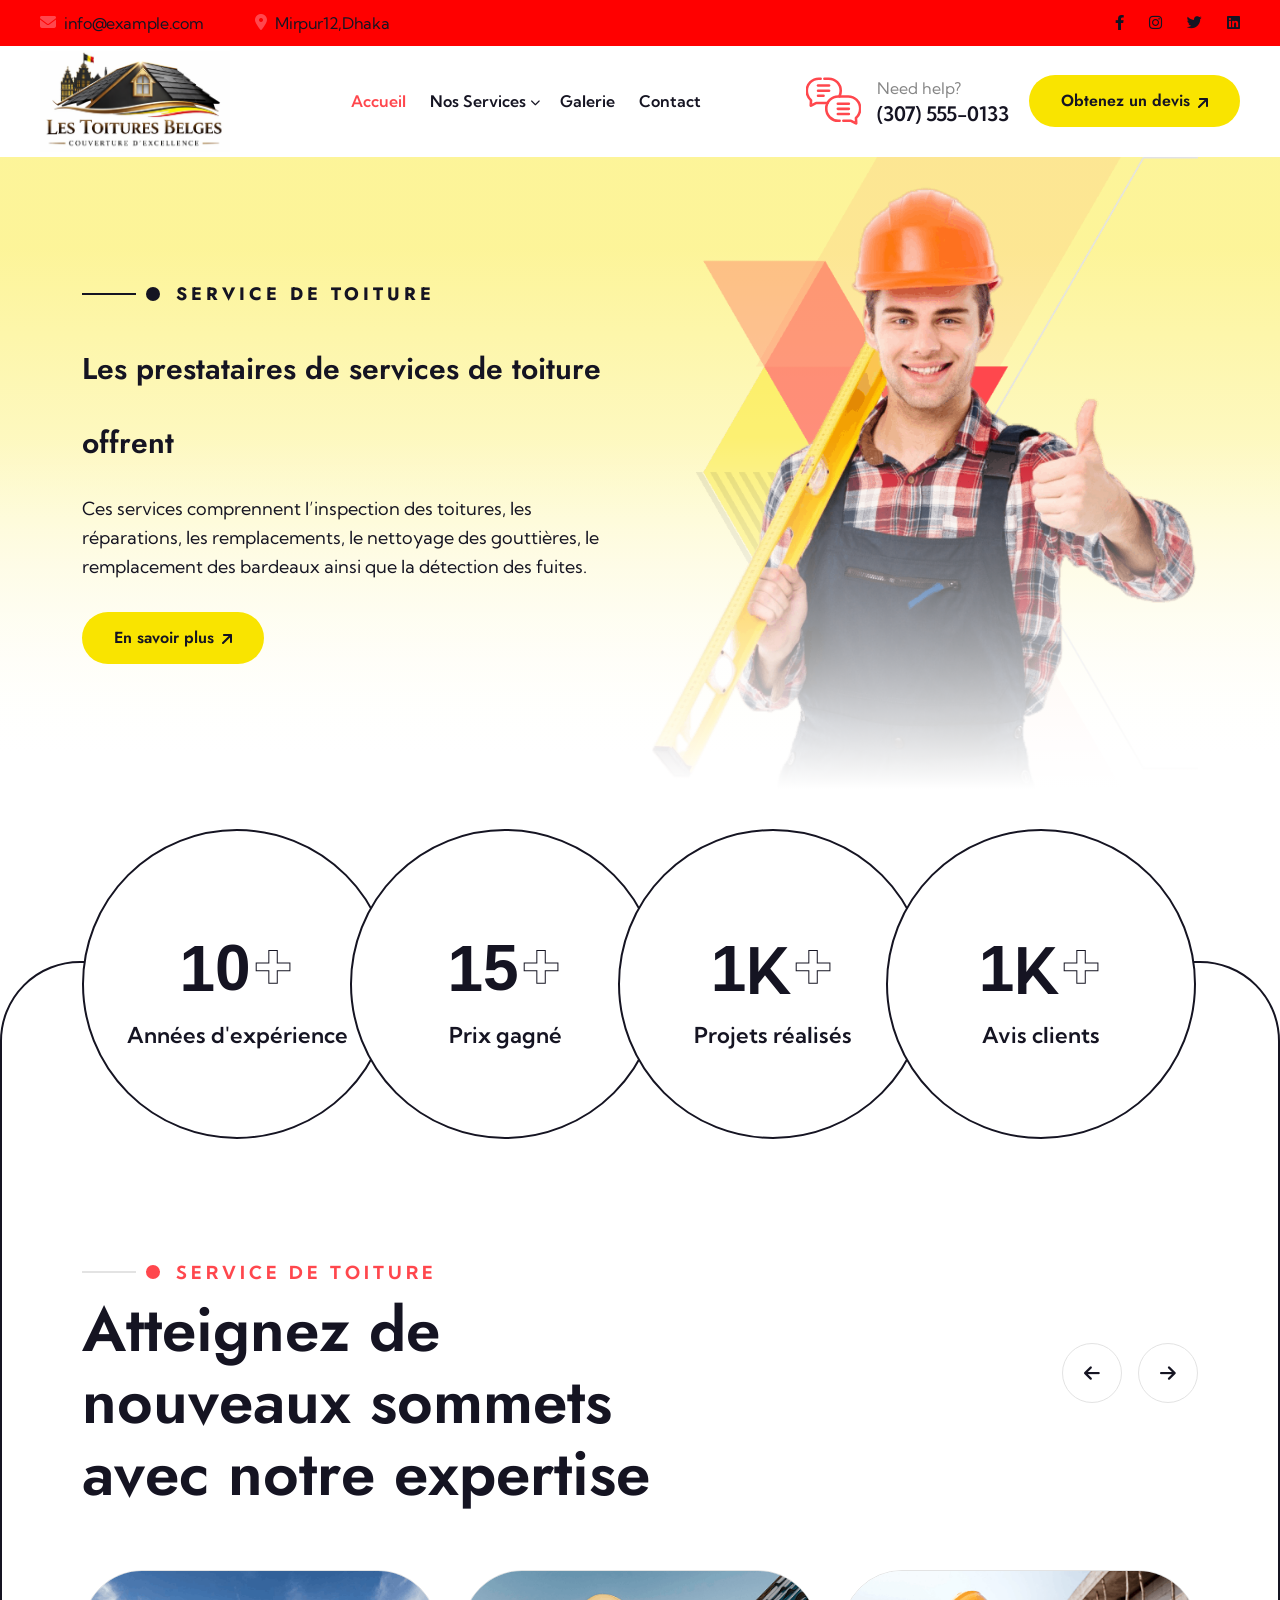
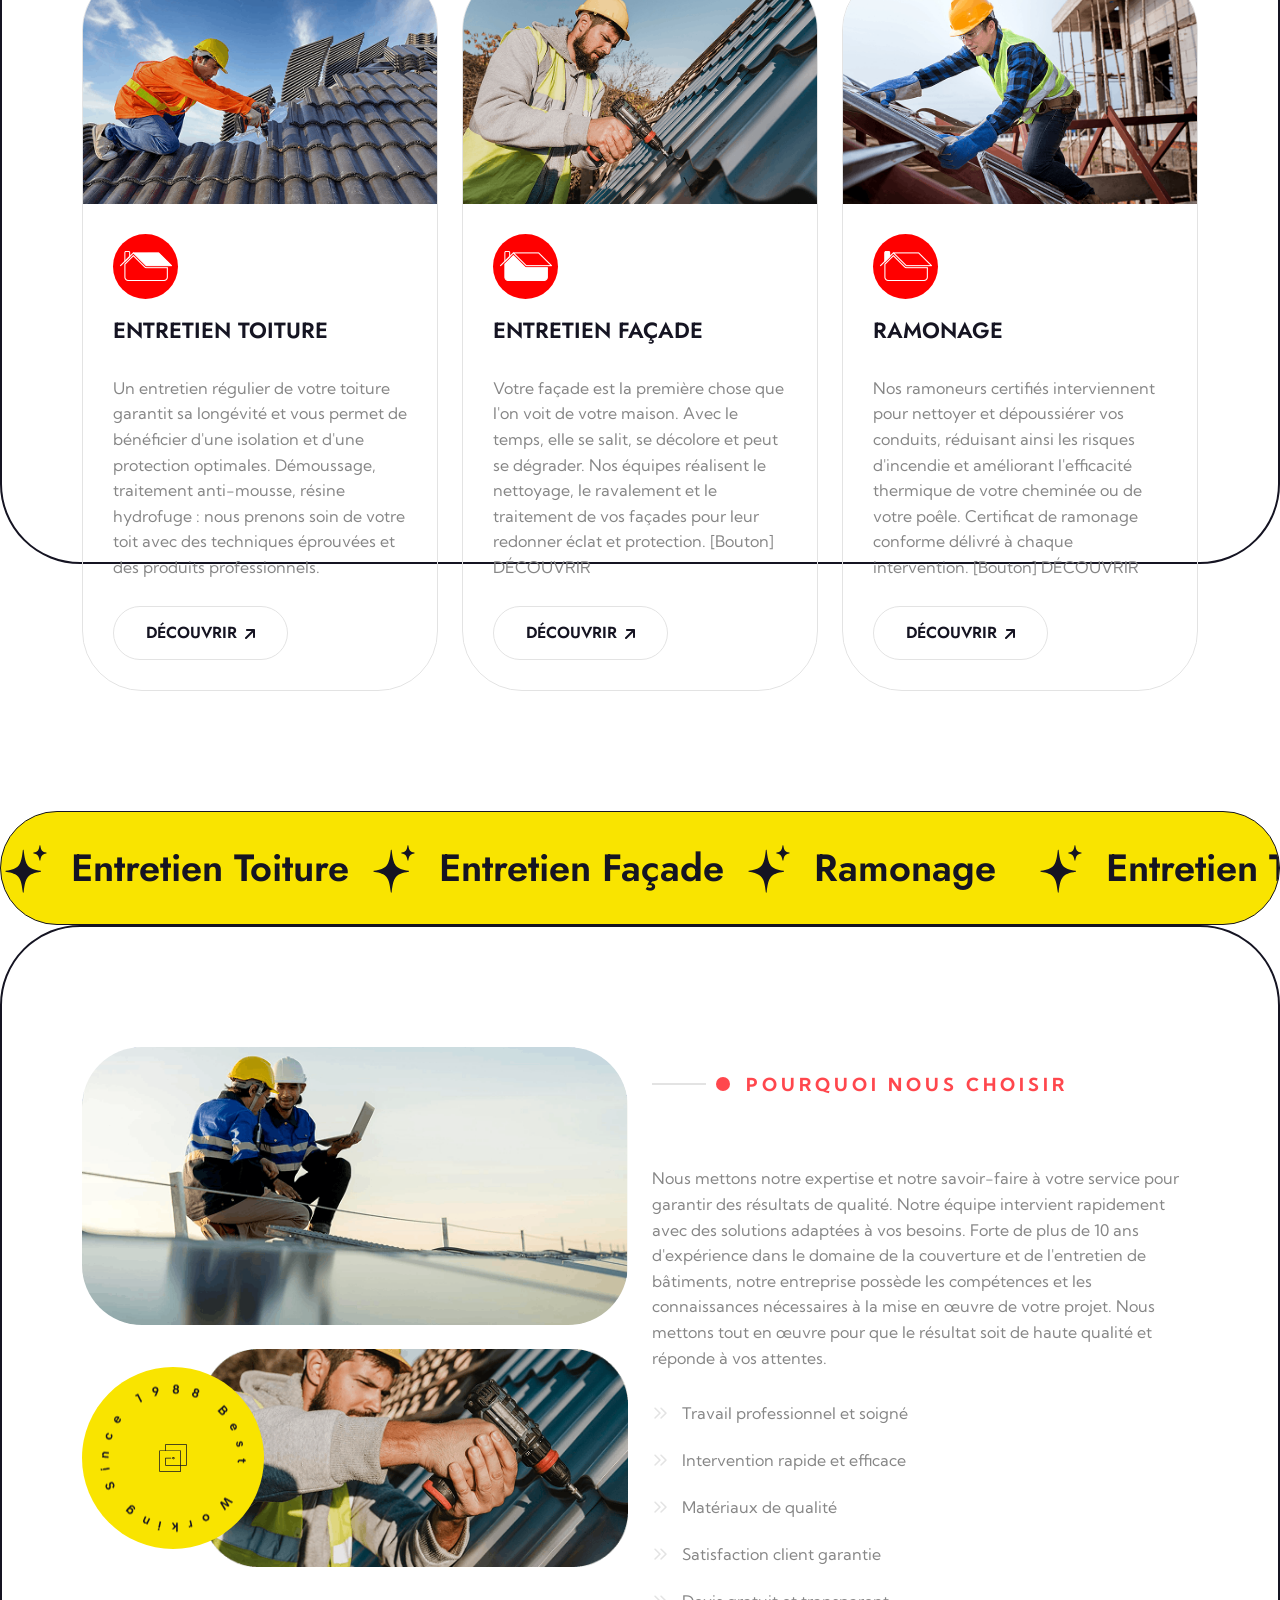
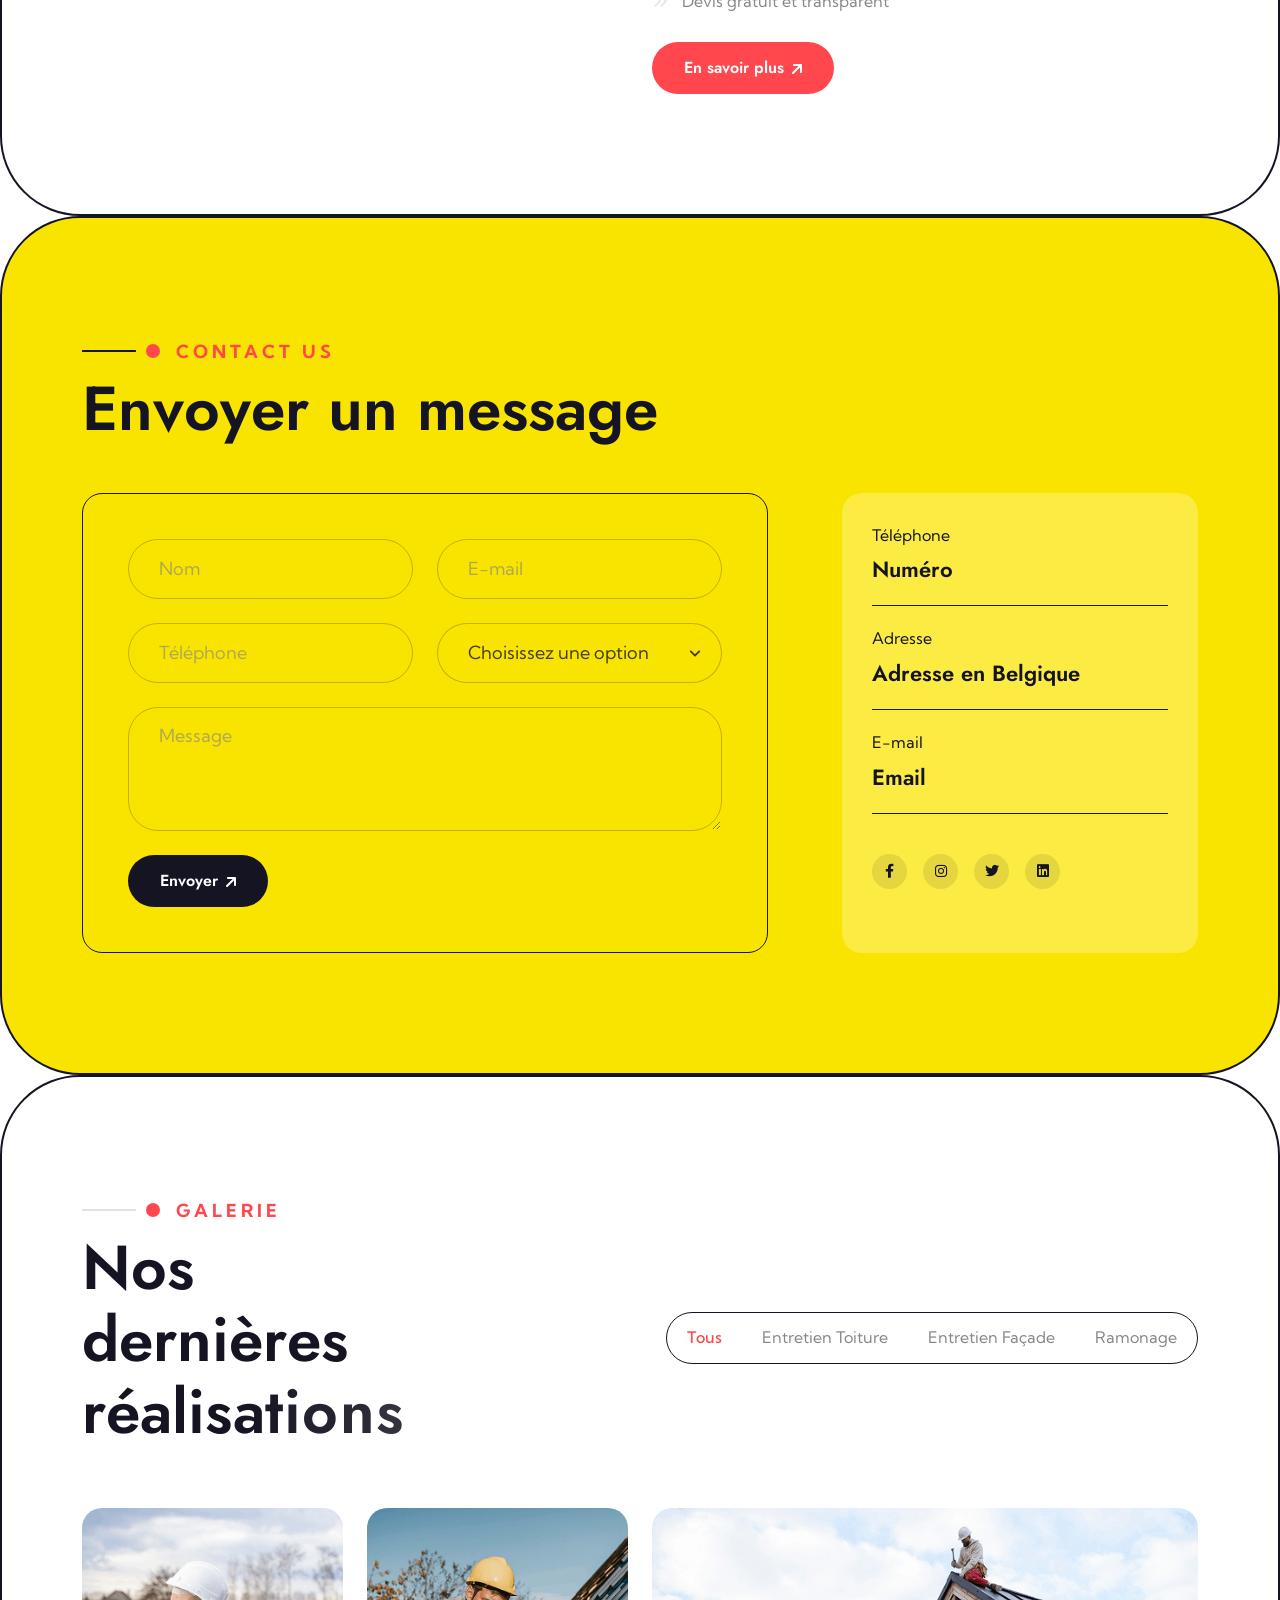
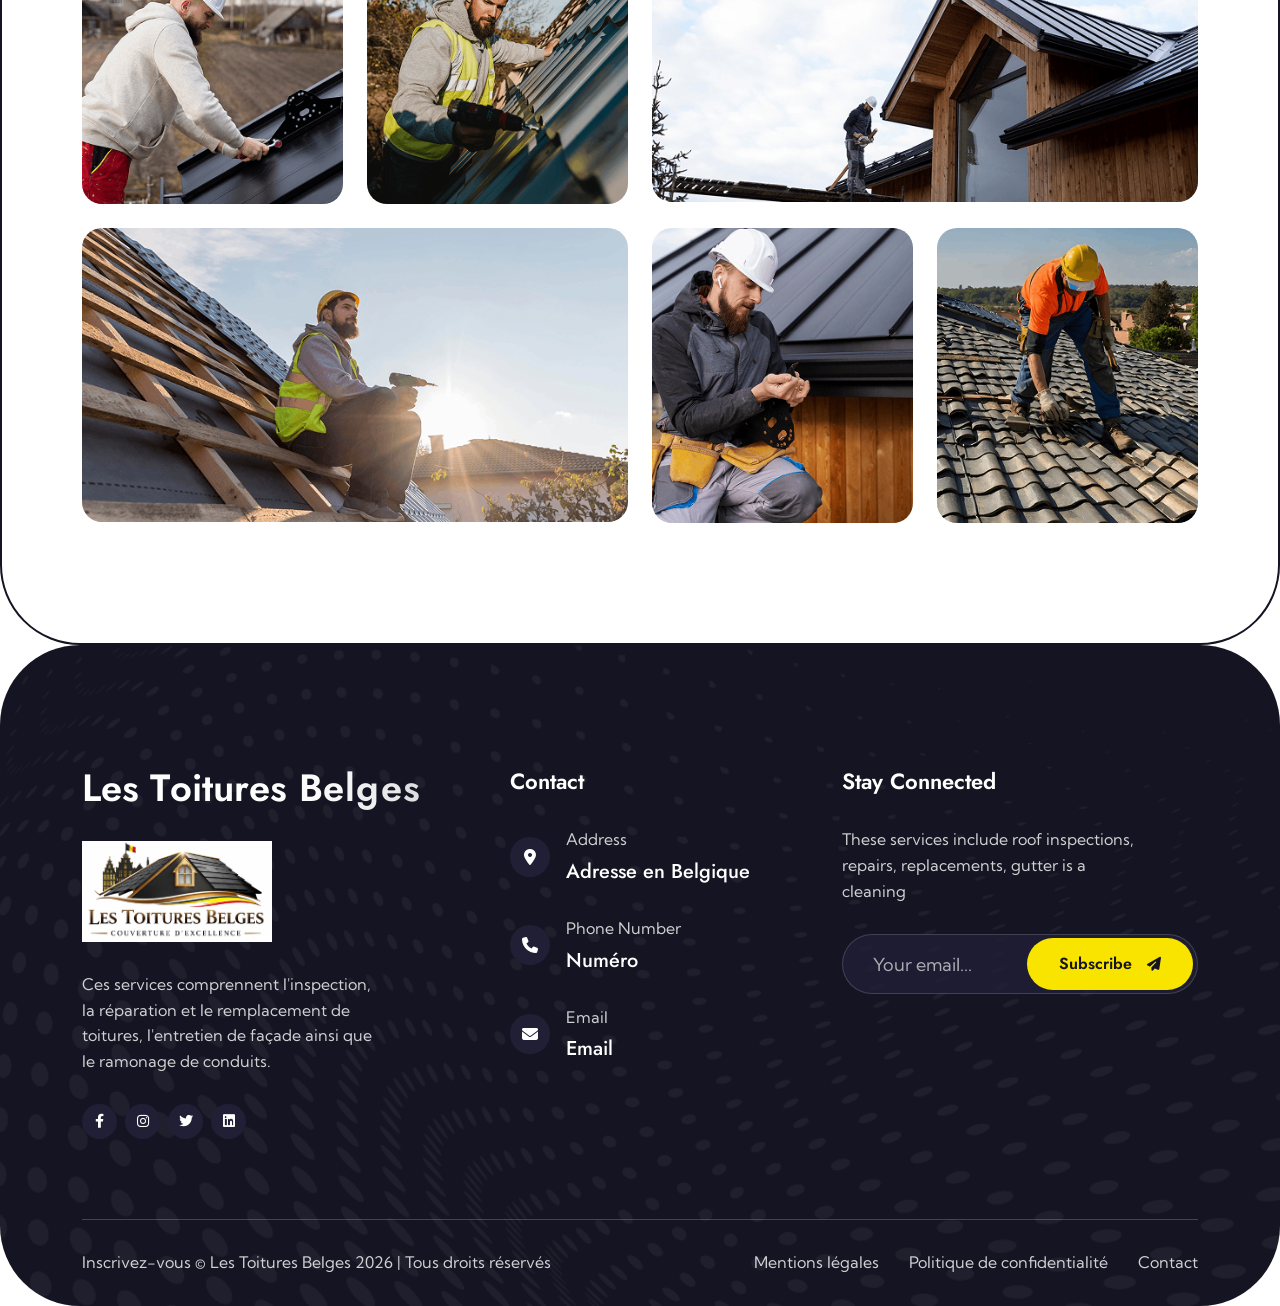
==== commit 10e8fbd3: "Add files via upload" ====
--- a/index.html
+++ b/index.html
@@ -4,166 +4,162 @@
 
 
 <head>
-  <!-- Required meta tags -->
-  <meta charset="UTF-8">
-  <meta http-equiv="X-UA-Compatible" content="IE=edge">
-  <!-- title -->
-  <title>Alcove - Roofing Services Company HTML Template</title>
-  <meta name="description" content="Alcove - Roofing Services Company HTML Template">
-  <meta name="viewport"
-    content="width=device-width, initial-scale=1.0, maximum-scale=5.0, minimum-scale=1.0, user-scalable=yes">
-  <!-- Favicon -->
-  <link rel="shortcut icon" type="image/x-icon" href="assets/img/fevicon.svg">
-  <!-- Place favicon.ico in the root directory -->
-
-  <!-- CSS start here -->
-  <link rel="stylesheet" href="assets/css/bootstrap.min.css">
-  <link rel="stylesheet" href="assets/fontawsome/css/fontawesome.css">
-  <link rel="stylesheet" href="assets/css/magnific-popup.css">
-  <link rel="stylesheet" href="assets/css/animate.min.css">
-  <link rel="stylesheet" href="assets/css/odometer.css">
-  <link rel="stylesheet" href="assets/css/swiper-bundle.min.css">
-  <link rel="stylesheet" href="assets/css/style.css">
-  <!-- CSS end here -->
-
-  <style>
-    .log-01{
-      width: 190px;
-    }
-
-    .gray-bg{
-      background-color: red;
-    }
-    
-  </style>
+    <!-- Required meta tags -->
+    <meta charset="UTF-8">
+    <meta http-equiv="X-UA-Compatible" content="IE=edge">
+    <!-- title -->
+    <title>Alcove - Roofing Services Company HTML Template</title>
+    <meta name="description" content="Alcove - Roofing Services Company HTML Template">
+    <meta name="viewport" content="width=device-width, initial-scale=1.0, maximum-scale=5.0, minimum-scale=1.0, user-scalable=yes">
+    <!-- Favicon -->
+    <link rel="shortcut icon" type="image/x-icon" href="assets/img/fevicon.svg">
+    <!-- Place favicon.ico in the root directory -->
+
+    <!-- CSS start here -->
+    <link rel="stylesheet" href="assets/css/bootstrap.min.css">
+    <link rel="stylesheet" href="assets/fontawsome/css/fontawesome.css">
+    <link rel="stylesheet" href="assets/css/magnific-popup.css">
+    <link rel="stylesheet" href="assets/css/animate.min.css">
+    <link rel="stylesheet" href="assets/css/odometer.css">
+    <link rel="stylesheet" href="assets/css/swiper-bundle.min.css">
+    <link rel="stylesheet" href="assets/css/style.css">
+    <!-- CSS end here -->
+
+    <style>
+        .log-01 {
+            width: 190px;
+        }
+        
+        .gray-bg {
+            background-color: red;
+        }
+    </style>
 
 </head>
 
 <body>
-  <!-- Preloader start -->
-  <div class="fullpage_loader">
-    <img src="assets/img/" class="position-absolute top-50 start-50 translate-middle" alt="preloader-logo">
-    <span class="loader">
+    <!-- Preloader start -->
+    <div class="fullpage_loader">
+        <img src="assets/img/" class="position-absolute top-50 start-50 translate-middle" alt="preloader-logo">
+        <span class="loader">
     </span>
-  </div>
-  <!-- Preloader end -->
-  <!-- Header section start -->
-  <div id="header-fixed-height"></div>
-  <header class="ep-header-section top-0 start-0 bg-white w-100">
-    <!-- top header section start -->
-    <div class="ep-top-header-section gray-bg d-none d-lg-block">
-      <div class="container-fluid">
-        <div class="row g-4">
-          <div class="col-md-8">
-            <ul class="list-unstyled contact-info d-flex flex-wrap align-items-center">
-              <li class="d-flex align-items-center gap-2 text-white">
-                <span class="icon">
+    </div>
+    <!-- Preloader end -->
+    <!-- Header section start -->
+    <div id="header-fixed-height"></div>
+    <header class="ep-header-section top-0 start-0 bg-white w-100">
+        <!-- top header section start -->
+        <div class="ep-top-header-section gray-bg d-none d-lg-block">
+            <div class="container-fluid">
+                <div class="row g-4">
+                    <div class="col-md-8">
+                        <ul class="list-unstyled contact-info d-flex flex-wrap align-items-center">
+                            <li class="d-flex align-items-center gap-2 text-white">
+                                <span class="icon">
                   <i class="fa-solid fa-envelope"></i>
                 </span>
-                <a href="mailto:info@example.com">info@example.com</a>
-              </li>
-              <li class="d-flex align-items-center gap-2 text-white">
-                <span class="icon">
+                                <a href="mailto:info@example.com">info@example.com</a>
+                            </li>
+                            <li class="d-flex align-items-center gap-2 text-white">
+                                <span class="icon">
                   <i class="fa-solid fa-location-dot"></i>
                 </span>
-                <a href="#">Mirpur12,Dhaka </a>
-              </li>
-            </ul>
-          </div>
-          <div class="col-md-4">
-            <ul class="list-unstyled social-icon d-flex flex-wrap justify-content-end">
-              <li>
-                <a href="#">
-                  <i class="fa-brands fa-facebook-f"></i>
-                </a>
-              </li>
-              <li>
-                <a href="#">
-                  <i class="fa-brands fa-instagram"></i>
-                </a>
-              </li>
-              <li>
-                <a href="#">
-                  <i class="fa-brands fa-twitter"></i>
-                </a>
-              </li>
-              <li>
-                <a href="#">
-                  <i class="fa-brands fa-linkedin"></i>
-                </a>
-              </li>
-            </ul>
-          </div>
+                                <a href="#">Mirpur12,Dhaka </a>
+                            </li>
+                        </ul>
+                    </div>
+                    <div class="col-md-4">
+                        <ul class="list-unstyled social-icon d-flex flex-wrap justify-content-end">
+                            <li>
+                                <a href="#">
+                                    <i class="fa-brands fa-facebook-f"></i>
+                                </a>
+                            </li>
+                            <li>
+                                <a href="#">
+                                    <i class="fa-brands fa-instagram"></i>
+                                </a>
+                            </li>
+                            <li>
+                                <a href="#">
+                                    <i class="fa-brands fa-twitter"></i>
+                                </a>
+                            </li>
+                            <li>
+                                <a href="#">
+                                    <i class="fa-brands fa-linkedin"></i>
+                                </a>
+                            </li>
+                        </ul>
+                    </div>
+                </div>
+            </div>
         </div>
-      </div>
-    </div>
-    <!-- top header section end -->
-    <div id="sticky-header" class="w-100">
-      <nav class="navbar w-100 p-0 navbar-expand-xl d-none d-xl-flex">
-        <div class="container-fluid">
-          <a class="navbar-brand" href="index.html">
-            <img src="assets/img/logo/Les Toitures Belges logo design.png" alt="logo" class="log-01">
-          </a>
-          <button class="navbar-toggler" type="button" data-bs-toggle="collapse"
-            data-bs-target="#navbarSupportedContent" aria-controls="navbarSupportedContent" aria-expanded="false"
-            aria-label="Toggle navigation">
+        <!-- top header section end -->
+        <div id="sticky-header" class="w-100">
+            <nav class="navbar w-100 p-0 navbar-expand-xl d-none d-xl-flex">
+                <div class="container-fluid">
+                    <a class="navbar-brand" href="index.html">
+                        <img src="assets/img/logo/Les Toitures Belges logo design.png" alt="logo" class="log-01">
+                    </a>
+                    <button class="navbar-toggler" type="button" data-bs-toggle="collapse" data-bs-target="#navbarSupportedContent" aria-controls="navbarSupportedContent" aria-expanded="false" aria-label="Toggle navigation">
             <span class="navbar-toggler-icon"></span>
           </button>
-          <div class="collapse navbar-collapse" id="navbarSupportedContent">
-            <ul class="navbar-nav mx-auto mb-lg-0">
-              <li class="nav-item">
-                <a class="nav-link active" aria-current="page" href="index.html">
+                    <div class="collapse navbar-collapse" id="navbarSupportedContent">
+                        <ul class="navbar-nav mx-auto mb-lg-0">
+                            <li class="nav-item">
+                                <a class="nav-link active" aria-current="page" href="index.html">
                   Accueil <i class="fas fa-chevron"></i>
                 </a>
-               
-              </li>
-              <!-- <li class="nav-item">
+
+                            </li>
+                            <!-- <li class="nav-item">
                 <a class="nav-link" href="about.html">
           à propos de nous
                 </a>
               </li> -->
-              <li class="nav-item">
-                <a class="nav-link" href="#">
+                            <li class="nav-item">
+                                <a class="nav-link" href="#">
                 Nos Services <i class="fas fa-chevron-down"></i>
-                </a>    <ul class="sub-menu list-unstyled">
-                  <li>
-                    <a href="service.html">ENTRETIEN TOITURE</a>
-                  </li>
-                  <li>
-                    <a href="Entretien-façade.html">ENTRETIEN FAÇADE</a>
-                  </li>
-
-                   <li>
-                    <a href="ramonage.html">RAMONAGE</a>
-                  </li>
-                </ul>
-            
-              </li>
-             
-              <li class="nav-item">
-                <a class="nav-link" href="#">
+                </a>
+                                <ul class="sub-menu list-unstyled">
+                                    <li>
+                                        <a href="service.html">ENTRETIEN TOITURE</a>
+                                    </li>
+                                    <li>
+                                        <a href="Entretien-façade.html">ENTRETIEN FAÇADE</a>
+                                    </li>
+
+                                    <li>
+                                        <a href="ramonage.html">RAMONAGE</a>
+                                    </li>
+                                </ul>
+
+                            </li>
+
+                            <li class="nav-item">
+                                <a class="nav-link" href="#">
                  Galerie <i class="fas fa-chevron"></i>
                 </a>
-             
-              </li>
-              <li class="nav-item">
-                <a class="nav-link" href="contact.html">
+
+                            </li>
+                            <li class="nav-item">
+                                <a class="nav-link" href="contact.html">
               Contact
                 </a>
-              </li>
-            </ul>
-            <div class="menu-right-info d-flex align-items-center justify-content-end">
-              <a href="tel:307-555-0133" class="need-help d-flex align-items-center gap-3">
-                <span class="icon flex-shrink-0">
+                            </li>
+                        </ul>
+                        <div class="menu-right-info d-flex align-items-center justify-content-end">
+                            <a href="tel:307-555-0133" class="need-help d-flex align-items-center gap-3">
+                                <span class="icon flex-shrink-0">
                   <img src="assets/img/icons/message.svg" alt="message">
                 </span>
-                <span class="text d-block">
+                                <span class="text d-block">
                   Need help?
                   <span class="number d-block">(307) 555-0133</span>
-                </span>
-              </a>
-              <a href="contact.html"
-                class="theme-btn style2 d-inline-flex align-items-center gap-2 justify-content-center rounded-pill hover-effect-btn">
+                                </span>
+                            </a>
+                            <a href="contact.html" class="theme-btn style2 d-inline-flex align-items-center gap-2 justify-content-center rounded-pill hover-effect-btn">
        Obtenez un devis
 
                 <span class="theme-btn-icon">
@@ -178,126 +174,125 @@
                   </svg>
                 </span>
               </a>
-            </div>
-          </div>
-        </div>
-      </nav>
-
-      <!-- mobile navbar part start -->
-      <div class="mobile-menu-area d-block d-xl-none">
-        <div class="container">
-          <div class="mobile-topbar">
-            <div class="d-flex justify-content-between align-items-center">
-              <div class="logo">
-                <a href="index.html"> <img src="assets/img/logo/Les Toitures Belges logo design.png" alt="logo" class="log-01"></a>
-              </div>
-              <div class="bars">
-                <i class="fas fa-bars"></i>
-              </div>
-            </div>
-          </div>
-        </div>
-        <div class="mobile-menu-overlay"></div>
-        <div class="mobile-menu-main">
-          <div class="logo">
-            <a href="index.html"><img src="assets/img/logo/Les Toitures Belges logo design.png" alt="logo" class="log-01"></a>
-          </div>
-          <div class="close-mobile-menu"><i class="fas fa-times"></i></div>
-          <div class="menu-body">
-            <div class="menu-list">
-              <ul class="list-unstyled">
-                <li class="sub-mobile-menu">
-                  <a href="index.html">   Accueil <i class=""></i></a>
-           
-                </li>
-                <!-- <li class="sub-mobile-menu">
+                        </div>
+                    </div>
+                </div>
+            </nav>
+
+            <!-- mobile navbar part start -->
+            <div class="mobile-menu-area d-block d-xl-none">
+                <div class="container">
+                    <div class="mobile-topbar">
+                        <div class="d-flex justify-content-between align-items-center">
+                            <div class="logo">
+                                <a href="index.html"> <img src="assets/img/logo/Les Toitures Belges logo design.png" alt="logo" class="log-01"></a>
+                            </div>
+                            <div class="bars">
+                                <i class="fas fa-bars"></i>
+                            </div>
+                        </div>
+                    </div>
+                </div>
+                <div class="mobile-menu-overlay"></div>
+                <div class="mobile-menu-main">
+                    <div class="logo">
+                        <a href="index.html"><img src="assets/img/logo/Les Toitures Belges logo design.png" alt="logo" class="log-01"></a>
+                    </div>
+                    <div class="close-mobile-menu"><i class="fas fa-times"></i></div>
+                    <div class="menu-body">
+                        <div class="menu-list">
+                            <ul class="list-unstyled">
+                                <li class="sub-mobile-menu">
+                                    <a href="index.html">   Accueil <i class=""></i></a>
+
+                                </li>
+                                <!-- <li class="sub-mobile-menu">
                   <a href="about.html">à propos de nous</a>
                 </li> -->
-                <li class="sub-mobile-menu">
-                  <a href="#">Nos Services <i class="fas fa-chevron-down float-end"></i></a>
-                  <ul class="list-unstyled">
-                    <li>
-                      <a href="service.html">ENTRETIEN TOITURE</a>
-                    </li>
-                    <li>
-                      <a href="Entretien-façade.html">ENTRETIEN FAÇADE</a>
-                    </li>
-
-                      <li>
-                      <a href="ramonage.html">RAMONAGE</a>
-                    </li>
-
-                      
-                  </ul>
-                </li>
-                <li class="sub-mobile-menu">
-                  <a href="#">Galerie <i class=""></i></a>
-              
-                </li>
-              
-             
-                <li class="sub-mobile-menu">
-                  <a href="contact.html">Contact</a>
-                </li>
-              </ul>
+                                <li class="sub-mobile-menu">
+                                    <a href="#">Nos Services <i class="fas fa-chevron-down float-end"></i></a>
+                                    <ul class="list-unstyled">
+                                        <li>
+                                            <a href="service.html">ENTRETIEN TOITURE</a>
+                                        </li>
+                                        <li>
+                                            <a href="Entretien-façade.html">ENTRETIEN FAÇADE</a>
+                                        </li>
+
+                                        <li>
+                                            <a href="ramonage.html">RAMONAGE</a>
+                                        </li>
+
+
+                                    </ul>
+                                </li>
+                                <li class="sub-mobile-menu">
+                                    <a href="#">Galerie <i class=""></i></a>
+
+                                </li>
+
+
+                                <li class="sub-mobile-menu">
+                                    <a href="contact.html">Contact</a>
+                                </li>
+                            </ul>
+                        </div>
+                    </div>
+                    <div class="contact-info pt-4 px-3 pb-5">
+                        <h4 class="contact-title heading-four">Contact Info</h4>
+                        <ul class="list-unstyled">
+                            <li class="d-flex align-items-center gap-3">
+                                <div class="icon-box d-flex align-items-center justify-content-center rounded-pill flex-shrink-0">
+                                    <i class="fa-solid fa-phone"></i>
+                                </div>
+                                <div class="info">
+                                    <h5 class="info-label">
+                                        Call Now</h5>
+                                    <a href="tel:(629)555-0129" class="info-text">000000000</a>
+                                </div>
+                            </li>
+                            <li class="d-flex align-items-center gap-3">
+                                <div class="icon-box d-flex align-items-center justify-content-center rounded-pill flex-shrink-0">
+                                    <i class="fa-solid fa-envelope"></i>
+                                </div>
+                                <div class="info">
+                                    <h5 class="info-label">Email Us</h5>
+                                    <a href="mailto:tim.jennings@example.com" class="info-text">roof@info.com</a>
+                                </div>
+                            </li>
+                            <li class="d-flex align-items-center gap-3">
+                                <div class="icon-box d-flex align-items-center justify-content-center rounded-pill flex-shrink-0">
+                                    <i class="fa-solid fa-location-dot"></i>
+                                </div>
+                                <div class="info">
+                                    <h5 class="info-label">Office Location</h5>
+                                    <a href="#" class="info-text">xyz location </a>
+                                </div>
+                            </li>
+                        </ul>
+                    </div>
+                </div>
             </div>
-          </div>
-          <div class="contact-info pt-4 px-3 pb-5">
-            <h4 class="contact-title heading-four">Contact Info</h4>
-            <ul class="list-unstyled">
-              <li class="d-flex align-items-center gap-3">
-                <div class="icon-box d-flex align-items-center justify-content-center rounded-pill flex-shrink-0">
-                  <i class="fa-solid fa-phone"></i>
-                </div>
-                <div class="info">
-                  <h5 class="info-label">
-                    Call Now</h5>
-                  <a href="tel:(629)555-0129" class="info-text">000000000</a>
-                </div>
-              </li>
-              <li class="d-flex align-items-center gap-3">
-                <div class="icon-box d-flex align-items-center justify-content-center rounded-pill flex-shrink-0">
-                  <i class="fa-solid fa-envelope"></i>
-                </div>
-                <div class="info">
-                  <h5 class="info-label">Email Us</h5>
-                  <a href="mailto:tim.jennings@example.com" class="info-text">roof@info.com</a>
-                </div>
-              </li>
-              <li class="d-flex align-items-center gap-3">
-                <div class="icon-box d-flex align-items-center justify-content-center rounded-pill flex-shrink-0">
-                  <i class="fa-solid fa-location-dot"></i>
-                </div>
-                <div class="info">
-                  <h5 class="info-label">Office Location</h5>
-                  <a href="#" class="info-text">xyz location </a>
-                </div>
-              </li>
-            </ul>
-          </div>
+            <!-- mobile navbar part end -->
         </div>
-      </div>
-      <!-- mobile navbar part end -->
-    </div>
-  </header>
-  <!-- Header section end -->
-
-  <!-- Main area start -->
-  <main>
-    <!-- Banner section start -->
-    <section class="ep-banner-section position-relative z-1">
-      <div class="container">
-        <div class="row">
-          <div class="col-lg-6 align-self-center">
-            <div class="banner-content text-center text-lg-start position-relative z-1">
-              <div class="section-title mb-0">
-                <h5 class="sub-title text-uppercase position-relative d-inline-block pb-4">SERVICE DE TOITURE</h5>
-                <h2 class="banner-title heading-one split-text right">Les prestataires de services de toiture offrent </h2>
-              </div>
-              <p class="pt-15 pb-30">Ces services comprennent l’inspection des toitures, les réparations, les remplacements, le nettoyage des gouttières, le remplacement des bardeaux ainsi que la détection des fuites.</p>
-              <div class="d-flex flex-wrap align-items-center justify-content-center justify-content-lg-start gap-4">
-                <a href="contact.html"
-                  class="theme-btn style2 d-inline-flex align-items-center gap-2 justify-content-center rounded-pill hover-effect-btn">
+    </header>
+    <!-- Header section end -->
+
+    <!-- Main area start -->
+    <main>
+        <!-- Banner section start -->
+        <section class="ep-banner-section position-relative z-1">
+            <div class="container">
+                <div class="row">
+                    <div class="col-lg-6 align-self-center">
+                        <div class="banner-content text-center text-lg-start position-relative z-1">
+                            <div class="section-title mb-0">
+                                <h5 class="sub-title text-uppercase position-relative d-inline-block pb-4">SERVICE DE TOITURE</h5>
+                                <h2 class="banner-title heading-one split-text right" style="font-size: 30px;">Les prestataires de services de toiture offrent </h2>
+                            </div>
+                            <p class="pt-15 pb-30">Ces services comprennent l’inspection des toitures, les réparations, les remplacements, le nettoyage des gouttières, le remplacement des bardeaux ainsi que la détection des fuites.</p>
+                            <div class="d-flex flex-wrap align-items-center justify-content-center justify-content-lg-start gap-4">
+                                <a href="contact.html" class="theme-btn style2 d-inline-flex align-items-center gap-2 justify-content-center rounded-pill hover-effect-btn">
                  En savoir plus
                   <span class="theme-btn-icon">
                     <svg class="su-arrow-svg-top-right" width="10" height="10" viewBox="0 0 10 10" fill="none"
@@ -311,111 +306,109 @@
                     </svg>
                   </span>
                 </a>
-         
-              </div>
+
+                            </div>
+                        </div>
+                    </div>
+                    <div class="col-lg-6">
+                        <div class="banner-image">
+                            <div class="img">
+                                <img src="assets/img/banner/banner-image-1.png" alt="banner-image" class="img-fluid w-100">
+                            </div>
+                        </div>
+                    </div>
+                </div>
             </div>
-          </div>
-          <div class="col-lg-6">
-            <div class="banner-image">
-              <div class="img">
-                <img src="assets/img/banner/banner-image-1.png" alt="banner-image" class="img-fluid w-100">
-              </div>
+        </section>
+        <!-- Banner section end -->
+
+
+        <!-- Counter section start -->
+        <div class="ep-counter-section pt-40">
+            <div class="container">
+                <div class="counter-main gap-2 gap-sm-4 gap-lg-0 justify-content-center justify-content-lg-start d-flex align-items-center flex-wrap">
+                    <div class="counter-item d-flex align-items-center justify-content-center rounded-pill">
+                        <div class="text text-center">
+                            <span class="heading-one number pb-10">
+                <span class="odometer" data-count="10"></span><span class="symbol">+</span>
+                            </span>
+                            <span class="d-block heading-five">Années d'expérience</span>
+                        </div>
+                    </div>
+                    <div class="counter-item d-flex align-items-center justify-content-center rounded-pill">
+                        <div class="text text-center">
+                            <span class="heading-one number pb-10">
+                <span class="odometer" data-count="15"></span><span class="symbol">+</span>
+                            </span>
+                            <span class="d-block heading-five">Prix gagné</span>
+                        </div>
+                    </div>
+                    <div class="counter-item d-flex align-items-center justify-content-center rounded-pill">
+                        <div class="text text-center">
+                            <span class="heading-one number pb-10">
+                <span class="odometer" data-count="1"></span><span class="alf">k</span><span class="symbol">+</span>
+                            </span>
+                            <span class="d-block heading-five">Projets réalisés</span>
+                        </div>
+                    </div>
+                    <div class="counter-item d-flex align-items-center justify-content-center rounded-pill">
+                        <div class="text text-center">
+                            <span class="heading-one number pb-10">
+                <span class="odometer" data-count="1"></span><span class="alf">k</span><span class="symbol">+</span>
+                            </span>
+                            <span class="d-block heading-five">Avis clients
+</span>
+                        </div>
+                    </div>
+                </div>
             </div>
-          </div>
         </div>
-      </div>
-    </section>
-    <!-- Banner section end -->
-
-
-    <!-- Counter section start -->
-    <div class="ep-counter-section pt-40">
-      <div class="container">
-        <div
-          class="counter-main gap-2 gap-sm-4 gap-lg-0 justify-content-center justify-content-lg-start d-flex align-items-center flex-wrap">
-          <div class="counter-item d-flex align-items-center justify-content-center rounded-pill">
-            <div class="text text-center">
-              <span class="heading-one number pb-10">
-                <span class="odometer" data-count="60"></span><span class="symbol">+</span>
-              </span>
-              <span class="d-block heading-five">Membre de l'équipe</span>
-            </div>
-          </div>
-          <div class="counter-item d-flex align-items-center justify-content-center rounded-pill">
-            <div class="text text-center">
-              <span class="heading-one number pb-10">
-                <span class="odometer" data-count="53"></span><span class="symbol">+</span>
-              </span>
-              <span class="d-block heading-five">Prix ​​gagnant</span>
-            </div>
-          </div>
-          <div class="counter-item d-flex align-items-center justify-content-center rounded-pill">
-            <div class="text text-center">
-              <span class="heading-one number pb-10">
-                <span class="odometer" data-count="3"></span><span class="alf">k</span><span class="symbol">+</span>
-              </span>
-              <span class="d-block heading-five">Projet complet</span>
-            </div>
-          </div>
-          <div class="counter-item d-flex align-items-center justify-content-center rounded-pill">
-            <div class="text text-center">
-              <span class="heading-one number pb-10">
-                <span class="odometer" data-count="1"></span><span class="alf">k</span><span class="symbol">+</span>
-              </span>
-              <span class="d-block heading-five">Avis clients
-</span>
-            </div>
-          </div>
-        </div>
-      </div>
-    </div>
-    <!-- Counter section end -->
-
-
-
-    <!-- Services section start -->
-    <section class="ep-services-section py-120">
-      <div class="container">
-        <div class="section-title text-center text-lg-start">
-          <div class="row g-3 mb-60">
-            <div class="col-lg-7">
-              <span class="sub-title primary text-uppercase position-relative d-inline-block pb-2">SERVICE DE TOITURE</span>
-              <h2 class="heading-two split-text right">Atteignez de nouveaux sommets Avec notre toiture </h2>
-            </div>
-            <div class="col-lg-5 align-self-center">
-              <div
-                class="services-slider-arrows mt-4 mt-lg-0 d-flex align-items-center justify-content-center justify-content-lg-end gap-3">
-                <div class="swiper-button-prev rounded-pill d-flex align-items-center justify-content-center">
-                  <i class="fa-solid fa-arrow-left"></i>
-                </div>
-                <div class="swiper-button-next rounded-pill d-flex align-items-center justify-content-center">
-                  <i class="fa-solid fa-arrow-right"></i>
-                </div>
-              </div>
-            </div>
-          </div>
-        </div>
-        <div class="swiper services-slider">
-          <div class="swiper-wrapper">
-            <div class="swiper-slide">
-              <div class="service-item rounded-60">
-                <div class="img">
-                  <a href="service-details.html" class="d-block w-100">
-                    <img src="assets/img/services/service-img-1.png" alt="service-img" class="img-fluid w-100">
-                  </a>
-                </div>
-                <div class="text">
-                  <div class="icon rounded-pill d-flex align-items-center justify-content-center gray-bg">
-                    <img src="assets/img/icons/sommaireP_16-01.webp" alt="service-icon">
-                  </div>
-                  <h3 class="title heading-five pt-15 pb-30">
-                    <a href="service-details.html" class="d-block w-100">
+        <!-- Counter section end -->
+
+
+
+        <!-- Services section start -->
+        <section class="ep-services-section py-120">
+            <div class="container">
+                <div class="section-title text-center text-lg-start">
+                    <div class="row g-3 mb-60">
+                        <div class="col-lg-7">
+                            <span class="sub-title primary text-uppercase position-relative d-inline-block pb-2">SERVICE DE TOITURE</span>
+                            <h2 class="heading-two split-text right">Atteignez de nouveaux sommets avec notre expertise </h2>
+                     </div>
+                        <div class="col-lg-5 align-self-center">
+                            <div class="services-slider-arrows mt-4 mt-lg-0 d-flex align-items-center justify-content-center justify-content-lg-end gap-3">
+                                <div class="swiper-button-prev rounded-pill d-flex align-items-center justify-content-center">
+                                    <i class="fa-solid fa-arrow-left"></i>
+                                </div>
+                                <div class="swiper-button-next rounded-pill d-flex align-items-center justify-content-center">
+                                    <i class="fa-solid fa-arrow-right"></i>
+                                </div>
+                            </div>
+                        </div>
+                    </div>
+                </div>
+                <div class="swiper services-slider">
+                    <div class="swiper-wrapper">
+                        <div class="swiper-slide">
+                            <div class="service-item rounded-60">
+                                <div class="img">
+                                    <a href="service-details.html" class="d-block w-100">
+                                        <img src="assets/img/services/service-img-1.png" alt="service-img" class="img-fluid w-100">
+                                    </a>
+                                </div>
+                                <div class="text">
+                                    <div class="icon rounded-pill d-flex align-items-center justify-content-center gray-bg">
+                                        <img src="assets/img/icons/sommaireP_16-01.webp" alt="service-icon">
+                                    </div>
+                                    <h3 class="title heading-five pt-15 pb-30">
+                                        <a href="service.html" class="d-block w-100">
                       ENTRETIEN TOITURE
                     </a>
-                  </h3>
-                  <a href="service-details.html"
-                    class="theme-btn border-btn d-inline-flex align-items-center gap-2 justify-content-center rounded-pill hover-effect-btn">
-             
+                                    </h3>
+                                    <p>Un entretien régulier de votre toiture garantit sa longévité et vous permet de bénéficier d'une isolation et d'une protection optimales. Démoussage, traitement anti-mousse, résine hydrofuge : nous prenons soin de votre toit avec des techniques éprouvées et des produits professionnels.</p>
+                                   <br> <a href="service.html" class="theme-btn border-btn d-inline-flex align-items-center gap-2 justify-content-center rounded-pill hover-effect-btn">
+    
 DÉCOUVRIR
                     <span class="theme-btn-icon">
                       <svg class="su-arrow-svg-top-right" width="10" height="10" viewBox="0 0 10 10" fill="none"
@@ -429,28 +422,30 @@
                       </svg>
                     </span>
                   </a>
-                </div>
-              </div>
-            </div>
-            <div class="swiper-slide">
-              <div class="service-item rounded-60">
-                <div class="img">
-                  <a href="service-details.html" class="d-block w-100">
-                    <img src="assets/img/services/service-img-2.png" alt="service-img" class="img-fluid w-100">
-                  </a>
-                </div>
-                <div class="text">
-                  <div class="icon rounded-pill d-flex align-items-center justify-content-center gray-bg">
-                    <img src="assets/img/icons/sommaireP_17-02.webp" alt="service-icon">
-                  </div>
-                  <h3 class="title heading-five pt-15 pb-30">
-                    <a href="service-details.html" class="d-block w-100">
+                                </div>
+                            </div>
+                        </div>
+                        <div class="swiper-slide">
+                            <div class="service-item rounded-60">
+                                <div class="img">
+                                    <a href="service-details.html" class="d-block w-100">
+                                        <img src="assets/img/services/service-img-2.png" alt="service-img" class="img-fluid w-100">
+                                    </a>
+                                </div>
+                                <div class="text">
+                                    <div class="icon rounded-pill d-flex align-items-center justify-content-center gray-bg">
+                                        <img src="assets/img/icons/sommaireP_17-02.webp" alt="service-icon">
+                                    </div>
+                                    <h3 class="title heading-five pt-15 pb-30">
+                                        <a href="Entretien-façade.html" class="d-block w-100">
                      ENTRETIEN FAÇADE
                     </a>
-                  </h3>
-                  <a href="service-details.html"
-                    class="theme-btn border-btn d-inline-flex align-items-center gap-2 justify-content-center rounded-pill hover-effect-btn">
-             
+                                    </h3>
+
+                                    <p>Votre façade est la première chose que l'on voit de votre maison. Avec le temps, elle se salit, se décolore et peut se dégrader. Nos équipes réalisent le nettoyage, le ravalement et le traitement de vos façades pour leur redonner éclat et protection. [Bouton] DÉCOUVRIR
+</p><br>
+                                    <a href="Entretien-façade.html" class="theme-btn border-btn d-inline-flex align-items-center gap-2 justify-content-center rounded-pill hover-effect-btn">
+       
 DÉCOUVRIR
                     <span class="theme-btn-icon">
                       <svg class="su-arrow-svg-top-right" width="10" height="10" viewBox="0 0 10 10" fill="none"
@@ -464,28 +459,29 @@
                       </svg>
                     </span>
                   </a>
-                </div>
-              </div>
-            </div>
-            <div class="swiper-slide">
-              <div class="service-item rounded-60">
-                <div class="img">
-                  <a href="service-details.html" class="d-block w-100">
-                    <img src="assets/img/services/service-img-3.png" alt="service-img" class="img-fluid w-100">
-                  </a>
-                </div>
-                <div class="text">
-                  <div class="icon rounded-pill d-flex align-items-center justify-content-center gray-bg">
-                    <img src="assets/img/icons/sommaireP_18-03.webp" alt="service-icon">
-                  </div>
-                  <h3 class="title heading-five pt-15 pb-30">
-                    <a href="service-details.html" class="d-block w-100">
+                                </div>
+                            </div>
+                        </div>
+                        <div class="swiper-slide">
+                            <div class="service-item rounded-60">
+                                <div class="img">
+                                    <a href="service-details.html" class="d-block w-100">
+                                        <img src="assets/img/services/service-img-3.png" alt="service-img" class="img-fluid w-100">
+                                    </a>
+                                </div>
+                                <div class="text">
+                                    <div class="icon rounded-pill d-flex align-items-center justify-content-center gray-bg">
+                                        <img src="assets/img/icons/sommaireP_18-03.webp" alt="service-icon">
+                                    </div>
+                                    <h3 class="title heading-five pt-15 pb-30">
+                                        <a href="ramonage.html" class="d-block w-100">
       RAMONAGE
                     </a>
-                  </h3>
-                  <a href="service-details.html"
-                    class="theme-btn border-btn d-inline-flex align-items-center gap-2 justify-content-center rounded-pill hover-effect-btn">
-                  
+                                    </h3>
+                                    <p> Nos ramoneurs certifiés interviennent pour nettoyer et dépoussiérer vos conduits, réduisant ainsi les risques d'incendie et améliorant l'efficacité thermique de votre cheminée ou de votre poêle. Certificat de ramonage conforme délivré à chaque intervention. [Bouton] DÉCOUVRIR
+</p><br>
+                                    <a href="ramonage.html" class="theme-btn border-btn d-inline-flex align-items-center gap-2 justify-content-center rounded-pill hover-effect-btn">
+                
 DÉCOUVRIR
                     <span class="theme-btn-icon">
                       <svg class="su-arrow-svg-top-right" width="10" height="10" viewBox="0 0 10 10" fill="none"
@@ -499,108 +495,103 @@
                       </svg>
                     </span>
                   </a>
-                </div>
-              </div>
+                                </div>
+                            </div>
+                        </div>
+
+                    </div>
+                </div>
             </div>
-       
-          </div>
-        </div>
-      </div>
-    </section>
-    <!-- Services section end -->
-
-
-
-    <!-- Text slider section start -->
-<section class="ep-text-slider-section overflow-hidden">
-  <div class="slider-main rounded-80 d-flex align-items-center">
-    
-    <div class="slider-item d-flex align-items-center">
-      <h3 class="title heading-three d-flex align-items-center">
-        <span class="slider-icon">
+        </section>
+        <!-- Services section end -->
+
+
+
+        <!-- Text slider section start -->
+        <section class="ep-text-slider-section overflow-hidden">
+            <div class="slider-main rounded-80 d-flex align-items-center">
+
+                <div class="slider-item d-flex align-items-center">
+                    <h3 class="title heading-three d-flex align-items-center">
+                        <span class="slider-icon">
           <img src="assets/img/icons/star.svg" alt="star">
-        </span>
-        Entretien Toiture
-      </h3>
-
-      <h3 class="title heading-three d-flex align-items-center">
-        <span class="slider-icon">
+        </span> Entretien Toiture
+                    </h3>
+
+                    <h3 class="title heading-three d-flex align-items-center">
+                        <span class="slider-icon">
           <img src="assets/img/icons/star.svg" alt="star">
-        </span>
-        Entretien Façade
-      </h3>
-
-      <h3 class="title heading-three d-flex align-items-center">
-        <span class="slider-icon">
+        </span> Entretien Façade
+                    </h3>
+
+                    <h3 class="title heading-three d-flex align-items-center">
+                        <span class="slider-icon">
           <img src="assets/img/icons/star.svg" alt="star">
-        </span>
-        Ramonage
-      </h3>
-    </div>
-
-    <div class="slider-item d-flex align-items-center">
-      <h3 class="title heading-three d-flex align-items-center">
-        <span class="slider-icon">
+        </span> Ramonage
+                    </h3>
+                </div>
+
+                <div class="slider-item d-flex align-items-center">
+                    <h3 class="title heading-three d-flex align-items-center">
+                        <span class="slider-icon">
           <img src="assets/img/icons/star.svg" alt="star">
-        </span>
-        Entretien Toiture
-      </h3>
-
-      <h3 class="title heading-three d-flex align-items-center">
-        <span class="slider-icon">
+        </span> Entretien Toiture
+                    </h3>
+
+                    <h3 class="title heading-three d-flex align-items-center">
+                        <span class="slider-icon">
           <img src="assets/img/icons/star.svg" alt="star">
-        </span>
-        Entretien Façade
-      </h3>
-
-      <h3 class="title heading-three d-flex align-items-center">
-        <span class="slider-icon">
+        </span> Entretien Façade
+                    </h3>
+
+                    <h3 class="title heading-three d-flex align-items-center">
+                        <span class="slider-icon">
           <img src="assets/img/icons/star.svg" alt="star">
-        </span>
-        Ramonage
-      </h3>
-    </div>
-
-  </div>
-</section>
-    <!-- Text slider section end -->
-    <!-- Why choose us section start -->
-    <section class="ep-why-choose-us-section py-120 rounded-80">
-      <div class="container">
-        <div class="row g-4">
-          <div class="col-lg-6 order-2 order-lg-1">
-            <div class="images pe-xxl-5">
-              <div class="img-one overflow-hidden rounded-60">
-                <img src="assets/img/images/choose-us-img-1.png" alt="choose-us-img" class="img-fluid w-100">
-              </div>
-              <div class="img-two rounded-60 mt-4 position-relative">
-                <img src="assets/img/images/choose-us-img-2.png" alt="choose-us-img" class="img-fluid w-100">
-                <div class="since secondary-bg rounded-pill position-absolute top-50 start-0 translate-middle-y">
-                  <div class="since-img w-100 h-100 rounded-pill">
-                  </div>
-                  <img src="assets/img/icons/since-icon.svg" alt="since-icon"
-                    class="position-absolute top-50 start-50 translate-middle">
-                </div>
-              </div>
+        </span> Ramonage
+                    </h3>
+                </div>
+
             </div>
-          </div>
-          <div class="col-lg-6 order-1 order-lg-2">
-            <div class="text pt-lg-4">
-              <div class="section-title">
-                <span class="sub-title primary text-uppercase position-relative d-inline-block pb-2">Pourquoi nous choisir </span>
-                <!-- <p class="heading-two split-text right">Reach new heights with our roof </p> -->
-              </div>
-              <p>Nous mettons notre expertise et notre savoir-faire à votre service pour garantir des résultats de qualité. Notre équipe intervient rapidement avec des solutions adaptées à vos besoins.</p>
-              <br>
-              <ul class="list-info list-unstyled">
-                <li> Travail professionnel et soigné</li>
-                <li> Intervention rapide et efficace </li>
-                <li>Matériaux de qualité</li>
-                <li>Satisfaction client garantie</li>
-                <li>Devis gratuit et transparent</li>
-              </ul>
-              <a href="contact.html"
-                class="theme-btn d-inline-flex align-items-center gap-2 justify-content-center rounded-pill hover-effect-btn">
+        </section>
+        <!-- Text slider section end -->
+        <!-- Why choose us section start -->
+        <section class="ep-why-choose-us-section py-120 rounded-80">
+            <div class="container">
+                <div class="row g-4">
+                    <div class="col-lg-6 order-2 order-lg-1">
+                        <div class="images pe-xxl-5">
+                            <div class="img-one overflow-hidden rounded-60">
+                                <img src="assets/img/images/choose-us-img-1.png" alt="choose-us-img" class="img-fluid w-100">
+                            </div>
+                            <div class="img-two rounded-60 mt-4 position-relative">
+                                <img src="assets/img/images/choose-us-img-2.png" alt="choose-us-img" class="img-fluid w-100">
+                                <div class="since secondary-bg rounded-pill position-absolute top-50 start-0 translate-middle-y">
+                                    <div class="since-img w-100 h-100 rounded-pill">
+                                    </div>
+                                    <img src="assets/img/icons/since-icon.svg" alt="since-icon" class="position-absolute top-50 start-50 translate-middle">
+                                </div>
+                            </div>
+                        </div>
+                    </div>
+                    <div class="col-lg-6 order-1 order-lg-2">
+                        <div class="text pt-lg-4">
+                            <div class="section-title">
+                                <span class="sub-title primary text-uppercase position-relative d-inline-block pb-2">Pourquoi nous choisir </span>
+                                <!-- <p class="heading-two split-text right">Reach new heights with our roof </p> -->
+                            </div>
+                            <p>
+                                Nous mettons notre expertise et notre savoir-faire à votre service pour garantir des résultats de qualité. Notre équipe intervient rapidement avec des solutions adaptées à vos besoins. Forte de plus de 10 ans d'expérience dans le domaine de la couverture et de l'entretien de bâtiments, notre entreprise possède les compétences et les connaissances nécessaires à la mise en œuvre de votre projet. Nous mettons tout en œuvre pour que le résultat soit de haute qualité et réponde à vos attentes.
+
+                            </p>
+                            <br>
+                            <ul class="list-info list-unstyled">
+                                <li> Travail professionnel et soigné</li>
+                                <li> Intervention rapide et efficace </li>
+                                <li>Matériaux de qualité</li>
+                                <li>Satisfaction client garantie</li>
+                                <li>Devis gratuit et transparent</li>
+                            </ul>
+                            <a href="contact.html" class="theme-btn d-inline-flex align-items-center gap-2 justify-content-center rounded-pill hover-effect-btn">
               En savoir plus 
                 <span class="theme-btn-icon">
                   <svg class="su-arrow-svg-top-right" width="10" height="10" viewBox="0 0 10 10" fill="none"
@@ -614,64 +605,64 @@
                   </svg>
                 </span>
               </a>
+                        </div>
+                    </div>
+                </div>
             </div>
-          </div>
-        </div>
-      </div>
-    </section>
-    <!-- Why choose us section end -->
-
-
-
-
-
-    <!-- Messages section start -->
-    <section class="ep-messages-section py-120 secondary-bg rounded-80">
-      <div class="container">
-        <div class="section-title mb-5">
-          <span class="sub-title primary text-uppercase position-relative d-inline-block pb-2">Contact Us
+        </section>
+        <!-- Why choose us section end -->
+
+
+
+
+
+        <!-- Messages section start -->
+        <section class="ep-messages-section py-120 secondary-bg rounded-80">
+            <div class="container">
+                <div class="section-title mb-5">
+                    <span class="sub-title primary text-uppercase position-relative d-inline-block pb-2">Contact Us
           </span>
-          <h2 class="heading-two split-text right">Envoyer un message</h2>
-        </div>
-        <div class="row g-4">
-          <div class="col-lg-8 position-relative">
-            <div class="contact-form rounded-20">
-              <form action="#">
+                    <h2 class="heading-two split-text right">Envoyer un message</h2>
+                </div>
                 <div class="row g-4">
-                  <div class="col-md-6">
-                    <div class="input-group">
-                      <input type="text" class="form-control shadow-none" placeholder="Nom">
-                    </div>
-                  </div>
-                  <div class="col-md-6">
-                    <div class="input-group">
-                      <input type="email" class="form-control shadow-none" placeholder="E-mail">
-                    </div>
-                  </div>
-                  <div class="col-md-6">
-                    <div class="input-group">
-                      <input type="text" class="form-control shadow-none" placeholder="Votre numéro">
-                    </div>
-                  </div>
-                  <div class="col-md-6">
-                    <div class="input-group">
-                      <select class="form-select shadow-none">
+                    <div class="col-lg-8 position-relative">
+                        <div class="contact-form rounded-20">
+                            <form action="#">
+                                <div class="row g-4">
+                                    <div class="col-md-6">
+                                        <div class="input-group">
+                                            <input type="text" class="form-control shadow-none" placeholder="Nom">
+                                        </div>
+                                    </div>
+                                    <div class="col-md-6">
+                                        <div class="input-group">
+                                            <input type="email" class="form-control shadow-none" placeholder="E-mail">
+                                        </div>
+                                    </div>
+                                    <div class="col-md-6">
+                                        <div class="input-group">
+                                            <input type="text" class="form-control shadow-none" placeholder="Téléphone ">
+                                        </div>
+                                    </div>
+                                    <div class="col-md-6">
+                                        <div class="input-group">
+                                            <select class="form-select shadow-none">
                         <option value="" selected disabled>Choisissez une option</option>
                         <option value="1">ENTRETIEN TOITURE</option>
                         <option value="2">ENTRETIEN FAÇADE</option>
                         <option value="3">RAMONAGE</option>
                       </select>
-                    </div>
-                  </div>
-                  <div class="col-lg-12">
-                    <div class="input-group">
-                      <textarea placeholder="Message" class="form-control shadow-none textarea"></textarea>
-                    </div>
-                  </div>
-                  <div class="col-lg-12">
-                    <button type="submit"
-                      class="theme-btn border-0 black d-inline-flex align-items-center gap-2 justify-content-center rounded-pill hover-effect-btn">
-                      Lets Talk
+                                        </div>
+                                    </div>
+                                    <div class="col-lg-12">
+                                        <div class="input-group">
+                                            <textarea placeholder="Message" class="form-control shadow-none textarea"></textarea>
+                                        </div>
+                                    </div>
+                                    <div class="col-lg-12">
+                                        <button type="submit" class="theme-btn border-0 black d-inline-flex align-items-center gap-2 justify-content-center rounded-pill hover-effect-btn">
+                  Envoyer
+
                       <span class="theme-btn-icon">
                         <svg class="su-arrow-svg-top-right" width="10" height="10" viewBox="0 0 10 10" fill="none"
                           xmlns="http://www.w3.org/2000/svg">
@@ -684,675 +675,637 @@
                         </svg>
                       </span>
                     </button>
-                  </div>
-                </div>
-              </form>
+                                    </div>
+                                </div>
+                            </form>
+                        </div>
+                    </div>
+                    <div class="col-lg-4">
+                        <div class="contact-info rounded-20 h-100">
+                            <div class="info-item">
+                                <span class="label">Téléphone</span>
+                                <h3 class="heading-five title"><a href="tel:(239)555-0108">Numéro</a></h3>
+                            </div>
+                            <div class="info-item">
+                                <span class="label">Adresse</span>
+                                <h3 class="heading-five title"><a href="#">Adresse en Belgique</a></h3>
+                            </div>
+                            <div class="info-item">
+                                <span class="label">E-mail</span>
+                                <h3 class="heading-five title"><a href="mailto:sara.cruz@example.com">Email</a></h3>
+                            </div>
+                            <ul class="list-unstyled social-icon d-flex flex-wrap gap-3">
+                                <li>
+                                    <a href="#">
+                                        <i class="fa-brands fa-facebook-f"></i>
+                                    </a>
+                                </li>
+                                <li>
+                                    <a href="#">
+                                        <i class="fa-brands fa-instagram"></i>
+                                    </a>
+                                </li>
+                                <li>
+                                    <a href="#">
+                                        <i class="fa-brands fa-twitter"></i>
+                                    </a>
+                                </li>
+                                <li>
+                                    <a href="#">
+                                        <i class="fa-brands fa-linkedin"></i>
+                                    </a>
+                                </li>
+                            </ul>
+                        </div>
+                    </div>
+                </div>
             </div>
-          </div>
-          <div class="col-lg-4">
-            <div class="contact-info rounded-20 h-100">
-              <div class="info-item">
-                <span class="label">Téléphone</span>
-                <h3 class="heading-five title"><a href="tel:(239)555-0108">12345670</a></h3>
-              </div>
-              <div class="info-item">
-                <span class="label">Adresse</span>
-                <h3 class="heading-five title"><a href="#">xyzkkolk</a></h3>
-              </div>
-              <div class="info-item">
-                <span class="label">E-mail</span>
-                <h3 class="heading-five title"><a href="mailto:sara.cruz@example.com">roof@example.com</a></h3>
-              </div>
-              <ul class="list-unstyled social-icon d-flex flex-wrap gap-3">
-                <li>
-                  <a href="#">
-                    <i class="fa-brands fa-facebook-f"></i>
-                  </a>
-                </li>
-                <li>
-                  <a href="#">
-                    <i class="fa-brands fa-instagram"></i>
-                  </a>
-                </li>
-                <li>
-                  <a href="#">
-                    <i class="fa-brands fa-twitter"></i>
-                  </a>
-                </li>
-                <li>
-                  <a href="#">
-                    <i class="fa-brands fa-linkedin"></i>
-                  </a>
-                </li>
-              </ul>
+        </section>
+        <!-- Messages section end -->
+
+
+
+        <!-- Projects section start -->
+        <section class="ep-projects-section py-120 rounded-80">
+            <div class="container">
+                <div class="section-title text-center text-xl-start">
+                    <div class="row g-4">
+                        <div class="col-xl-4">
+                            <span class="sub-title primary text-uppercase position-relative d-inline-block pb-2">Galerie</span>
+                            <h2 class="heading-two split-text right">Nos dernières réalisations</h2>
+                        </div>
+                        <div class="col-xl-8 align-self-center d-flex justify-content-center justify-content-xl-end">
+                            <ul class="nav nav-pills mb-3 mt-xl-5" id="pills-tab" role="tablist">
+                                <li class="nav-item" role="presentation">
+                                    <button class="nav-link active" id="tab-one-tab" data-bs-toggle="pill" data-bs-target="#tab-one" type="button" role="tab" aria-controls="tab-one" aria-selected="true">Tous </button>
+                                </li>
+                                <li class="nav-item" role="presentation">
+                                    <button class="nav-link" id="tab-two-tab" data-bs-toggle="pill" data-bs-target="#tab-two" type="button" role="tab" aria-controls="tab-two" aria-selected="false">Entretien Toiture </button>
+                                </li>
+                                <li class="nav-item" role="presentation">
+                                    <button class="nav-link" id="tab-three-tab" data-bs-toggle="pill" data-bs-target="#tab-three" type="button" role="tab" aria-controls="tab-three" aria-selected="false">Entretien Façade</button>
+                                </li>
+                                <li class="nav-item" role="presentation">
+                                    <button class="nav-link" id="tab-four-tab" data-bs-toggle="pill" data-bs-target="#tab-four" type="button" role="tab" aria-controls="tab-four" aria-selected="false"> Ramonage</button>
+                                </li>
+                                <!-- <li class="nav-item" role="presentation">
+                                    <button class="nav-link" id="tab-five-tab" data-bs-toggle="pill" data-bs-target="#tab-five" type="button" role="tab" aria-controls="tab-five" aria-selected="false">Roof Experts</button>
+                                </li> -->
+                            </ul>
+                        </div>
+                    </div>
+                </div>
+                <div class="tab-content" id="pills-tabContent">
+                    <div class="tab-pane fade show active" id="tab-one" role="tabpanel" aria-labelledby="tab-one-tab" tabindex="0">
+                        <div class="row g-4">
+                            <div class="col-lg-3 col-sm-6">
+                                <a href="project-details.html" class="d-block w-100">
+                                    <div class="project-item overflow-hidden rounded-20 position-relative h-100">
+                                        <img src="assets/img/projects/project-img-1.png" alt="project-img" class="img-fluid w-100">
+                                        <div class="overlay w-100 h-100 rounded-20 position-absolute top-0 start-0 d-flex justify-content-center align-items-end text-center">
+                                            <div class="info">
+                                                <p class="text-white mb-1 mb-xl-2">Summit Roof Care</p>
+                                                <h3 class="heading-five title">Elevate your roof expectations</h3>
+                                            </div>
+                                        </div>
+                                    </div>
+                                </a>
+                            </div>
+                            <div class="col-lg-3 col-sm-6">
+                                <a href="project-details.html" class="d-block w-100">
+                                    <div class="project-item overflow-hidden rounded-20 position-relative h-100">
+                                        <img src="assets/img/projects/project-img-2.png" alt="project-img" class="img-fluid w-100">
+                                        <div class="overlay w-100 h-100 rounded-20 position-absolute top-0 start-0 d-flex justify-content-center align-items-end text-center">
+                                            <div class="info">
+                                                <p class="text-white mb-1 mb-xl-2">Summit Roof Care</p>
+                                                <h3 class="heading-five title">Elevate your roof expectations</h3>
+                                            </div>
+                                        </div>
+                                    </div>
+                                </a>
+                            </div>
+                            <div class="col-lg-6 col-sm-6">
+                                <a href="project-details.html" class="d-block w-100">
+                                    <div class="project-item overflow-hidden rounded-20 position-relative h-100">
+                                        <img src="assets/img/projects/project-img-3.png" alt="project-img" class="img-fluid w-100">
+                                        <div class="overlay w-100 h-100 rounded-20 position-absolute top-0 start-0 d-flex justify-content-center align-items-end text-center">
+                                            <div class="info">
+                                                <p class="text-white mb-1 mb-xl-2">Summit Roof Care</p>
+                                                <h3 class="heading-five title">Elevate your roof expectations</h3>
+                                            </div>
+                                        </div>
+                                    </div>
+                                </a>
+                            </div>
+                            <div class="col-lg-6 col-sm-6">
+                                <a href="project-details.html" class="d-block w-100">
+                                    <div class="project-item overflow-hidden rounded-20 position-relative h-100">
+                                        <img src="assets/img/projects/project-img-4.png" alt="project-img" class="img-fluid w-100">
+                                        <div class="overlay w-100 h-100 rounded-20 position-absolute top-0 start-0 d-flex justify-content-center align-items-end text-center">
+                                            <div class="info">
+                                                <p class="text-white mb-1 mb-xl-2">Summit Roof Care</p>
+                                                <h3 class="heading-five title">Elevate your roof expectations</h3>
+                                            </div>
+                                        </div>
+                                    </div>
+                                </a>
+                            </div>
+                            <div class="col-lg-3 col-sm-6">
+                                <a href="project-details.html" class="d-block w-100">
+                                    <div class="project-item overflow-hidden rounded-20 position-relative h-100">
+                                        <img src="assets/img/projects/project-img-5.png" alt="project-img" class="img-fluid w-100">
+                                        <div class="overlay w-100 h-100 rounded-20 position-absolute top-0 start-0 d-flex justify-content-center align-items-end text-center">
+                                            <div class="info">
+                                                <p class="text-white mb-1 mb-xl-2">Summit Roof Care</p>
+                                                <h3 class="heading-five title">Elevate your roof expectations</h3>
+                                            </div>
+                                        </div>
+                                    </div>
+                                </a>
+                            </div>
+                            <div class="col-lg-3 col-sm-6">
+                                <a href="project-details.html" class="d-block w-100">
+                                    <div class="project-item overflow-hidden rounded-20 position-relative h-100">
+                                        <img src="assets/img/projects/project-img-6.png" alt="project-img" class="img-fluid w-100">
+                                        <div class="overlay w-100 h-100 rounded-20 position-absolute top-0 start-0 d-flex justify-content-center align-items-end text-center">
+                                            <div class="info">
+                                                <p class="text-white mb-1 mb-xl-2">Summit Roof Care</p>
+                                                <h3 class="heading-five title">Elevate your roof expectations</h3>
+                                            </div>
+                                        </div>
+                                    </div>
+                                </a>
+                            </div>
+                        </div>
+                    </div>
+                    <div class="tab-pane fade" id="tab-two" role="tabpanel" aria-labelledby="tab-two-tab" tabindex="0">
+                        <div class="row g-4">
+                            <div class="col-lg-3 col-sm-6">
+                                <a href="project-details.html" class="d-block w-100">
+                                    <div class="project-item overflow-hidden rounded-20 position-relative h-100">
+                                        <img src="assets/img/projects/project-img-1.png" alt="project-img" class="img-fluid w-100">
+                                        <div class="overlay w-100 h-100 rounded-20 position-absolute top-0 start-0 d-flex justify-content-center align-items-end text-center">
+                                            <div class="info">
+                                                <p class="text-white mb-1 mb-xl-2">Summit Roof Care</p>
+                                                <h3 class="heading-five title">Elevate your roof expectations</h3>
+                                            </div>
+                                        </div>
+                                    </div>
+                                </a>
+                            </div>
+                            <div class="col-lg-3 col-sm-6">
+                                <a href="project-details.html" class="d-block w-100">
+                                    <div class="project-item overflow-hidden rounded-20 position-relative h-100">
+                                        <img src="assets/img/projects/project-img-2.png" alt="project-img" class="img-fluid w-100">
+                                        <div class="overlay w-100 h-100 rounded-20 position-absolute top-0 start-0 d-flex justify-content-center align-items-end text-center">
+                                            <div class="info">
+                                                <p class="text-white mb-1 mb-xl-2">Summit Roof Care</p>
+                                                <h3 class="heading-five title">Elevate your roof expectations</h3>
+                                            </div>
+                                        </div>
+                                    </div>
+                                </a>
+                            </div>
+                            <div class="col-lg-6 col-sm-6">
+                                <a href="project-details.html" class="d-block w-100">
+                                    <div class="project-item overflow-hidden rounded-20 position-relative h-100">
+                                        <img src="assets/img/projects/project-img-3.png" alt="project-img" class="img-fluid w-100">
+                                        <div class="overlay w-100 h-100 rounded-20 position-absolute top-0 start-0 d-flex justify-content-center align-items-end text-center">
+                                            <div class="info">
+                                                <p class="text-white mb-1 mb-xl-2">Summit Roof Care</p>
+                                                <h3 class="heading-five title">Elevate your roof expectations</h3>
+                                            </div>
+                                        </div>
+                                    </div>
+                                </a>
+                            </div>
+                            <div class="col-lg-6 col-sm-6">
+                                <a href="project-details.html" class="d-block w-100">
+                                    <div class="project-item overflow-hidden rounded-20 position-relative h-100">
+                                        <img src="assets/img/projects/project-img-4.png" alt="project-img" class="img-fluid w-100">
+                                        <div class="overlay w-100 h-100 rounded-20 position-absolute top-0 start-0 d-flex justify-content-center align-items-end text-center">
+                                            <div class="info">
+                                                <p class="text-white mb-1 mb-xl-2">Summit Roof Care</p>
+                                                <h3 class="heading-five title">Elevate your roof expectations</h3>
+                                            </div>
+                                        </div>
+                                    </div>
+                                </a>
+                            </div>
+                            <div class="col-lg-3 col-sm-6">
+                                <a href="project-details.html" class="d-block w-100">
+                                    <div class="project-item overflow-hidden rounded-20 position-relative h-100">
+                                        <img src="assets/img/projects/project-img-5.png" alt="project-img" class="img-fluid w-100">
+                                        <div class="overlay w-100 h-100 rounded-20 position-absolute top-0 start-0 d-flex justify-content-center align-items-end text-center">
+                                            <div class="info">
+                                                <p class="text-white mb-1 mb-xl-2">Summit Roof Care</p>
+                                                <h3 class="heading-five title">Elevate your roof expectations</h3>
+                                            </div>
+                                        </div>
+                                    </div>
+                                </a>
+                            </div>
+                            <div class="col-lg-3 col-sm-6">
+                                <a href="project-details.html" class="d-block w-100">
+                                    <div class="project-item overflow-hidden rounded-20 position-relative h-100">
+                                        <img src="assets/img/projects/project-img-6.png" alt="project-img" class="img-fluid w-100">
+                                        <div class="overlay w-100 h-100 rounded-20 position-absolute top-0 start-0 d-flex justify-content-center align-items-end text-center">
+                                            <div class="info">
+                                                <p class="text-white mb-1 mb-xl-2">Summit Roof Care</p>
+                                                <h3 class="heading-five title">Elevate your roof expectations</h3>
+                                            </div>
+                                        </div>
+                                    </div>
+                                </a>
+                            </div>
+                        </div>
+                    </div>
+                    <div class="tab-pane fade" id="tab-three" role="tabpanel" aria-labelledby="tab-three-tab" tabindex="0">
+                        <div class="row g-4">
+                            <div class="col-lg-3 col-sm-6">
+                                <a href="project-details.html" class="d-block w-100">
+                                    <div class="project-item overflow-hidden rounded-20 position-relative h-100">
+                                        <img src="assets/img/projects/project-img-1.png" alt="project-img" class="img-fluid w-100">
+                                        <div class="overlay w-100 h-100 rounded-20 position-absolute top-0 start-0 d-flex justify-content-center align-items-end text-center">
+                                            <div class="info">
+                                                <p class="text-white mb-1 mb-xl-2">Summit Roof Care</p>
+                                                <h3 class="heading-five title">Elevate your roof expectations</h3>
+                                            </div>
+                                        </div>
+                                    </div>
+                                </a>
+                            </div>
+                            <div class="col-lg-3 col-sm-6">
+                                <a href="project-details.html" class="d-block w-100">
+                                    <div class="project-item overflow-hidden rounded-20 position-relative h-100">
+                                        <img src="assets/img/projects/project-img-2.png" alt="project-img" class="img-fluid w-100">
+                                        <div class="overlay w-100 h-100 rounded-20 position-absolute top-0 start-0 d-flex justify-content-center align-items-end text-center">
+                                            <div class="info">
+                                                <p class="text-white mb-1 mb-xl-2">Summit Roof Care</p>
+                                                <h3 class="heading-five title">Elevate your roof expectations</h3>
+                                            </div>
+                                        </div>
+                                    </div>
+                                </a>
+                            </div>
+                            <div class="col-lg-6 col-sm-6">
+                                <a href="project-details.html" class="d-block w-100">
+                                    <div class="project-item overflow-hidden rounded-20 position-relative h-100">
+                                        <img src="assets/img/projects/project-img-3.png" alt="project-img" class="img-fluid w-100">
+                                        <div class="overlay w-100 h-100 rounded-20 position-absolute top-0 start-0 d-flex justify-content-center align-items-end text-center">
+                                            <div class="info">
+                                                <p class="text-white mb-1 mb-xl-2">Summit Roof Care</p>
+                                                <h3 class="heading-five title">Elevate your roof expectations</h3>
+                                            </div>
+                                        </div>
+                                    </div>
+                                </a>
+                            </div>
+                            <div class="col-lg-6 col-sm-6">
+                                <a href="project-details.html" class="d-block w-100">
+                                    <div class="project-item overflow-hidden rounded-20 position-relative h-100">
+                                        <img src="assets/img/projects/project-img-4.png" alt="project-img" class="img-fluid w-100">
+                                        <div class="overlay w-100 h-100 rounded-20 position-absolute top-0 start-0 d-flex justify-content-center align-items-end text-center">
+                                            <div class="info">
+                                                <p class="text-white mb-1 mb-xl-2">Summit Roof Care</p>
+                                                <h3 class="heading-five title">Elevate your roof expectations</h3>
+                                            </div>
+                                        </div>
+                                    </div>
+                                </a>
+                            </div>
+                            <div class="col-lg-3 col-sm-6">
+                                <a href="project-details.html" class="d-block w-100">
+                                    <div class="project-item overflow-hidden rounded-20 position-relative h-100">
+                                        <img src="assets/img/projects/project-img-5.png" alt="project-img" class="img-fluid w-100">
+                                        <div class="overlay w-100 h-100 rounded-20 position-absolute top-0 start-0 d-flex justify-content-center align-items-end text-center">
+                                            <div class="info">
+                                                <p class="text-white mb-1 mb-xl-2">Summit Roof Care</p>
+                                                <h3 class="heading-five title">Elevate your roof expectations</h3>
+                                            </div>
+                                        </div>
+                                    </div>
+                                </a>
+                            </div>
+                            <div class="col-lg-3 col-sm-6">
+                                <a href="project-details.html" class="d-block w-100">
+                                    <div class="project-item overflow-hidden rounded-20 position-relative h-100">
+                                        <img src="assets/img/projects/project-img-6.png" alt="project-img" class="img-fluid w-100">
+                                        <div class="overlay w-100 h-100 rounded-20 position-absolute top-0 start-0 d-flex justify-content-center align-items-end text-center">
+                                            <div class="info">
+                                                <p class="text-white mb-1 mb-xl-2">Summit Roof Care</p>
+                                                <h3 class="heading-five title">Elevate your roof expectations</h3>
+                                            </div>
+                                        </div>
+                                    </div>
+                                </a>
+                            </div>
+                        </div>
+                    </div>
+                    <div class="tab-pane fade" id="tab-four" role="tabpanel" aria-labelledby="tab-four-tab" tabindex="0">
+                        <div class="row g-4">
+                            <div class="col-lg-3 col-sm-6">
+                                <a href="project-details.html" class="d-block w-100">
+                                    <div class="project-item overflow-hidden rounded-20 position-relative h-100">
+                                        <img src="assets/img/projects/project-img-1.png" alt="project-img" class="img-fluid w-100">
+                                        <div class="overlay w-100 h-100 rounded-20 position-absolute top-0 start-0 d-flex justify-content-center align-items-end text-center">
+                                            <div class="info">
+                                                <p class="text-white mb-1 mb-xl-2">Summit Roof Care</p>
+                                                <h3 class="heading-five title">Elevate your roof expectations</h3>
+                                            </div>
+                                        </div>
+                                    </div>
+                                </a>
+                            </div>
+                            <div class="col-lg-3 col-sm-6">
+                                <a href="project-details.html" class="d-block w-100">
+                                    <div class="project-item overflow-hidden rounded-20 position-relative h-100">
+                                        <img src="assets/img/projects/project-img-2.png" alt="project-img" class="img-fluid w-100">
+                                        <div class="overlay w-100 h-100 rounded-20 position-absolute top-0 start-0 d-flex justify-content-center align-items-end text-center">
+                                            <div class="info">
+                                                <p class="text-white mb-1 mb-xl-2">Summit Roof Care</p>
+                                                <h3 class="heading-five title">Elevate your roof expectations</h3>
+                                            </div>
+                                        </div>
+                                    </div>
+                                </a>
+                            </div>
+                            <div class="col-lg-6 col-sm-6">
+                                <a href="project-details.html" class="d-block w-100">
+                                    <div class="project-item overflow-hidden rounded-20 position-relative h-100">
+                                        <img src="assets/img/projects/project-img-3.png" alt="project-img" class="img-fluid w-100">
+                                        <div class="overlay w-100 h-100 rounded-20 position-absolute top-0 start-0 d-flex justify-content-center align-items-end text-center">
+                                            <div class="info">
+                                                <p class="text-white mb-1 mb-xl-2">Summit Roof Care</p>
+                                                <h3 class="heading-five title">Elevate your roof expectations</h3>
+                                            </div>
+                                        </div>
+                                    </div>
+                                </a>
+                            </div>
+                            <div class="col-lg-6 col-sm-6">
+                                <a href="project-details.html" class="d-block w-100">
+                                    <div class="project-item overflow-hidden rounded-20 position-relative h-100">
+                                        <img src="assets/img/projects/project-img-4.png" alt="project-img" class="img-fluid w-100">
+                                        <div class="overlay w-100 h-100 rounded-20 position-absolute top-0 start-0 d-flex justify-content-center align-items-end text-center">
+                                            <div class="info">
+                                                <p class="text-white mb-1 mb-xl-2">Summit Roof Care</p>
+                                                <h3 class="heading-five title">Elevate your roof expectations</h3>
+                                            </div>
+                                        </div>
+                                    </div>
+                                </a>
+                            </div>
+                            <div class="col-lg-3 col-sm-6">
+                                <a href="project-details.html" class="d-block w-100">
+                                    <div class="project-item overflow-hidden rounded-20 position-relative h-100">
+                                        <img src="assets/img/projects/project-img-5.png" alt="project-img" class="img-fluid w-100">
+                                        <div class="overlay w-100 h-100 rounded-20 position-absolute top-0 start-0 d-flex justify-content-center align-items-end text-center">
+                                            <div class="info">
+                                                <p class="text-white mb-1 mb-xl-2">Summit Roof Care</p>
+                                                <h3 class="heading-five title">Elevate your roof expectations</h3>
+                                            </div>
+                                        </div>
+                                    </div>
+                                </a>
+                            </div>
+                            <div class="col-lg-3 col-sm-6">
+                                <a href="project-details.html" class="d-block w-100">
+                                    <div class="project-item overflow-hidden rounded-20 position-relative h-100">
+                                        <img src="assets/img/projects/project-img-6.png" alt="project-img" class="img-fluid w-100">
+                                        <div class="overlay w-100 h-100 rounded-20 position-absolute top-0 start-0 d-flex justify-content-center align-items-end text-center">
+                                            <div class="info">
+                                                <p class="text-white mb-1 mb-xl-2">Summit Roof Care</p>
+                                                <h3 class="heading-five title">Elevate your roof expectations</h3>
+                                            </div>
+                                        </div>
+                                    </div>
+                                </a>
+                            </div>
+                        </div>
+                    </div>
+                    <div class="tab-pane fade" id="tab-five" role="tabpanel" aria-labelledby="tab-five-tab" tabindex="0">
+                        <div class="row g-4">
+                            <div class="col-lg-3 col-sm-6">
+                                <a href="project-details.html" class="d-block w-100">
+                                    <div class="project-item overflow-hidden rounded-20 position-relative h-100">
+                                        <img src="assets/img/projects/project-img-1.png" alt="project-img" class="img-fluid w-100">
+                                        <div class="overlay w-100 h-100 rounded-20 position-absolute top-0 start-0 d-flex justify-content-center align-items-end text-center">
+                                            <div class="info">
+                                                <p class="text-white mb-1 mb-xl-2">Summit Roof Care</p>
+                                                <h3 class="heading-five title">Elevate your roof expectations</h3>
+                                            </div>
+                                        </div>
+                                    </div>
+                                </a>
+                            </div>
+                            <div class="col-lg-3 col-sm-6">
+                                <a href="project-details.html" class="d-block w-100">
+                                    <div class="project-item overflow-hidden rounded-20 position-relative h-100">
+                                        <img src="assets/img/projects/project-img-2.png" alt="project-img" class="img-fluid w-100">
+                                        <div class="overlay w-100 h-100 rounded-20 position-absolute top-0 start-0 d-flex justify-content-center align-items-end text-center">
+                                            <div class="info">
+                                                <p class="text-white mb-1 mb-xl-2">Summit Roof Care</p>
+                                                <h3 class="heading-five title">Elevate your roof expectations</h3>
+                                            </div>
+                                        </div>
+                                    </div>
+                                </a>
+                            </div>
+                            <div class="col-lg-6 col-sm-6">
+                                <a href="project-details.html" class="d-block w-100">
+                                    <div class="project-item overflow-hidden rounded-20 position-relative h-100">
+                                        <img src="assets/img/projects/project-img-3.png" alt="project-img" class="img-fluid w-100">
+                                        <div class="overlay w-100 h-100 rounded-20 position-absolute top-0 start-0 d-flex justify-content-center align-items-end text-center">
+                                            <div class="info">
+                                                <p class="text-white mb-1 mb-xl-2">Summit Roof Care</p>
+                                                <h3 class="heading-five title">Elevate your roof expectations</h3>
+                                            </div>
+                                        </div>
+                                    </div>
+                                </a>
+                            </div>
+                            <div class="col-lg-6 col-sm-6">
+                                <a href="project-details.html" class="d-block w-100">
+                                    <div class="project-item overflow-hidden rounded-20 position-relative h-100">
+                                        <img src="assets/img/projects/project-img-4.png" alt="project-img" class="img-fluid w-100">
+                                        <div class="overlay w-100 h-100 rounded-20 position-absolute top-0 start-0 d-flex justify-content-center align-items-end text-center">
+                                            <div class="info">
+                                                <p class="text-white mb-1 mb-xl-2">Summit Roof Care</p>
+                                                <h3 class="heading-five title">Elevate your roof expectations</h3>
+                                            </div>
+                                        </div>
+                                    </div>
+                                </a>
+                            </div>
+                            <div class="col-lg-3 col-sm-6">
+                                <a href="project-details.html" class="d-block w-100">
+                                    <div class="project-item overflow-hidden rounded-20 position-relative h-100">
+                                        <img src="assets/img/projects/project-img-5.png" alt="project-img" class="img-fluid w-100">
+                                        <div class="overlay w-100 h-100 rounded-20 position-absolute top-0 start-0 d-flex justify-content-center align-items-end text-center">
+                                            <div class="info">
+                                                <p class="text-white mb-1 mb-xl-2">Summit Roof Care</p>
+                                                <h3 class="heading-five title">Elevate your roof expectations</h3>
+                                            </div>
+                                        </div>
+                                    </div>
+                                </a>
+                            </div>
+                            <div class="col-lg-3 col-sm-6">
+                                <a href="project-details.html" class="d-block w-100">
+                                    <div class="project-item overflow-hidden rounded-20 position-relative h-100">
+                                        <img src="assets/img/projects/project-img-6.png" alt="project-img" class="img-fluid w-100">
+                                        <div class="overlay w-100 h-100 rounded-20 position-absolute top-0 start-0 d-flex justify-content-center align-items-end text-center">
+                                            <div class="info">
+                                                <p class="text-white mb-1 mb-xl-2">Summit Roof Care</p>
+                                                <h3 class="heading-five title">Elevate your roof expectations</h3>
+                                            </div>
+                                        </div>
+                                    </div>
+                                </a>
+                            </div>
+                        </div>
+                    </div>
+                </div>
             </div>
-          </div>
-        </div>
-      </div>
-    </section>
-    <!-- Messages section end -->
-
-
-    
-    <!-- Projects section start -->
-    <section class="ep-projects-section py-120 rounded-80">
-      <div class="container">
-        <div class="section-title text-center text-xl-start">
-          <div class="row g-4">
-            <div class="col-xl-4">
-              <span class="sub-title primary text-uppercase position-relative d-inline-block pb-2">Latest Projects</span>
-              <h2 class="heading-two split-text right">Our Latest Projects</h2>
-            </div>
-            <div class="col-xl-8 align-self-center d-flex justify-content-center justify-content-xl-end">
-              <ul class="nav nav-pills mb-3 mt-xl-5" id="pills-tab" role="tablist">
-                <li class="nav-item" role="presentation">
-                  <button class="nav-link active" id="tab-one-tab" data-bs-toggle="pill" data-bs-target="#tab-one"
-                    type="button" role="tab" aria-controls="tab-one" aria-selected="true">All</button>
-                </li>
-                <li class="nav-item" role="presentation">
-                  <button class="nav-link" id="tab-two-tab" data-bs-toggle="pill" data-bs-target="#tab-two"
-                    type="button" role="tab" aria-controls="tab-two" aria-selected="false">Roof Service</button>
-                </li>
-                <li class="nav-item" role="presentation">
-                  <button class="nav-link" id="tab-three-tab" data-bs-toggle="pill" data-bs-target="#tab-three"
-                    type="button" role="tab" aria-controls="tab-three" aria-selected="false">Roof Care</button>
-                </li>
-                <li class="nav-item" role="presentation">
-                  <button class="nav-link" id="tab-four-tab" data-bs-toggle="pill" data-bs-target="#tab-four"
-                    type="button" role="tab" aria-controls="tab-four" aria-selected="false">Roof Maintenance</button>
-                </li>
-                <li class="nav-item" role="presentation">
-                  <button class="nav-link" id="tab-five-tab" data-bs-toggle="pill" data-bs-target="#tab-five"
-                    type="button" role="tab" aria-controls="tab-five" aria-selected="false">Roof Experts</button>
-                </li>
-              </ul>
-            </div>
-          </div>
-        </div>
-        <div class="tab-content" id="pills-tabContent">
-          <div class="tab-pane fade show active" id="tab-one" role="tabpanel" aria-labelledby="tab-one-tab"
-            tabindex="0">
-            <div class="row g-4">
-              <div class="col-lg-3 col-sm-6">
-                <a href="project-details.html" class="d-block w-100">
-                  <div class="project-item overflow-hidden rounded-20 position-relative h-100">
-                    <img src="assets/img/projects/project-img-1.png" alt="project-img" class="img-fluid w-100">
-                    <div
-                      class="overlay w-100 h-100 rounded-20 position-absolute top-0 start-0 d-flex justify-content-center align-items-end text-center">
-                      <div class="info">
-                        <p class="text-white mb-1 mb-xl-2">Summit Roof Care</p>
-                        <h3 class="heading-five title">Elevate your roof expectations</h3>
-                      </div>
-                    </div>
-                  </div>
-                </a>
-              </div>
-              <div class="col-lg-3 col-sm-6">
-                <a href="project-details.html" class="d-block w-100">
-                  <div class="project-item overflow-hidden rounded-20 position-relative h-100">
-                    <img src="assets/img/projects/project-img-2.png" alt="project-img" class="img-fluid w-100">
-                    <div
-                      class="overlay w-100 h-100 rounded-20 position-absolute top-0 start-0 d-flex justify-content-center align-items-end text-center">
-                      <div class="info">
-                        <p class="text-white mb-1 mb-xl-2">Summit Roof Care</p>
-                        <h3 class="heading-five title">Elevate your roof expectations</h3>
-                      </div>
-                    </div>
-                  </div>
-                </a>
-              </div>
-              <div class="col-lg-6 col-sm-6">
-                <a href="project-details.html" class="d-block w-100">
-                  <div class="project-item overflow-hidden rounded-20 position-relative h-100">
-                    <img src="assets/img/projects/project-img-3.png" alt="project-img" class="img-fluid w-100">
-                    <div
-                      class="overlay w-100 h-100 rounded-20 position-absolute top-0 start-0 d-flex justify-content-center align-items-end text-center">
-                      <div class="info">
-                        <p class="text-white mb-1 mb-xl-2">Summit Roof Care</p>
-                        <h3 class="heading-five title">Elevate your roof expectations</h3>
-                      </div>
-                    </div>
-                  </div>
-                </a>
-              </div>
-              <div class="col-lg-6 col-sm-6">
-                <a href="project-details.html" class="d-block w-100">
-                  <div class="project-item overflow-hidden rounded-20 position-relative h-100">
-                    <img src="assets/img/projects/project-img-4.png" alt="project-img" class="img-fluid w-100">
-                    <div
-                      class="overlay w-100 h-100 rounded-20 position-absolute top-0 start-0 d-flex justify-content-center align-items-end text-center">
-                      <div class="info">
-                        <p class="text-white mb-1 mb-xl-2">Summit Roof Care</p>
-                        <h3 class="heading-five title">Elevate your roof expectations</h3>
-                      </div>
-                    </div>
-                  </div>
-                </a>
-              </div>
-              <div class="col-lg-3 col-sm-6">
-                <a href="project-details.html" class="d-block w-100">
-                  <div class="project-item overflow-hidden rounded-20 position-relative h-100">
-                    <img src="assets/img/projects/project-img-5.png" alt="project-img" class="img-fluid w-100">
-                    <div
-                      class="overlay w-100 h-100 rounded-20 position-absolute top-0 start-0 d-flex justify-content-center align-items-end text-center">
-                      <div class="info">
-                        <p class="text-white mb-1 mb-xl-2">Summit Roof Care</p>
-                        <h3 class="heading-five title">Elevate your roof expectations</h3>
-                      </div>
-                    </div>
-                  </div>
-                </a>
-              </div>
-              <div class="col-lg-3 col-sm-6">
-                <a href="project-details.html" class="d-block w-100">
-                  <div class="project-item overflow-hidden rounded-20 position-relative h-100">
-                    <img src="assets/img/projects/project-img-6.png" alt="project-img" class="img-fluid w-100">
-                    <div
-                      class="overlay w-100 h-100 rounded-20 position-absolute top-0 start-0 d-flex justify-content-center align-items-end text-center">
-                      <div class="info">
-                        <p class="text-white mb-1 mb-xl-2">Summit Roof Care</p>
-                        <h3 class="heading-five title">Elevate your roof expectations</h3>
-                      </div>
-                    </div>
-                  </div>
-                </a>
-              </div>
-            </div>
-          </div>
-          <div class="tab-pane fade" id="tab-two" role="tabpanel" aria-labelledby="tab-two-tab" tabindex="0">
-            <div class="row g-4">
-              <div class="col-lg-3 col-sm-6">
-                <a href="project-details.html" class="d-block w-100">
-                  <div class="project-item overflow-hidden rounded-20 position-relative h-100">
-                    <img src="assets/img/projects/project-img-1.png" alt="project-img" class="img-fluid w-100">
-                    <div
-                      class="overlay w-100 h-100 rounded-20 position-absolute top-0 start-0 d-flex justify-content-center align-items-end text-center">
-                      <div class="info">
-                        <p class="text-white mb-1 mb-xl-2">Summit Roof Care</p>
-                        <h3 class="heading-five title">Elevate your roof expectations</h3>
-                      </div>
-                    </div>
-                  </div>
-                </a>
-              </div>
-              <div class="col-lg-3 col-sm-6">
-                <a href="project-details.html" class="d-block w-100">
-                  <div class="project-item overflow-hidden rounded-20 position-relative h-100">
-                    <img src="assets/img/projects/project-img-2.png" alt="project-img" class="img-fluid w-100">
-                    <div
-                      class="overlay w-100 h-100 rounded-20 position-absolute top-0 start-0 d-flex justify-content-center align-items-end text-center">
-                      <div class="info">
-                        <p class="text-white mb-1 mb-xl-2">Summit Roof Care</p>
-                        <h3 class="heading-five title">Elevate your roof expectations</h3>
-                      </div>
-                    </div>
-                  </div>
-                </a>
-              </div>
-              <div class="col-lg-6 col-sm-6">
-                <a href="project-details.html" class="d-block w-100">
-                  <div class="project-item overflow-hidden rounded-20 position-relative h-100">
-                    <img src="assets/img/projects/project-img-3.png" alt="project-img" class="img-fluid w-100">
-                    <div
-                      class="overlay w-100 h-100 rounded-20 position-absolute top-0 start-0 d-flex justify-content-center align-items-end text-center">
-                      <div class="info">
-                        <p class="text-white mb-1 mb-xl-2">Summit Roof Care</p>
-                        <h3 class="heading-five title">Elevate your roof expectations</h3>
-                      </div>
-                    </div>
-                  </div>
-                </a>
-              </div>
-              <div class="col-lg-6 col-sm-6">
-                <a href="project-details.html" class="d-block w-100">
-                  <div class="project-item overflow-hidden rounded-20 position-relative h-100">
-                    <img src="assets/img/projects/project-img-4.png" alt="project-img" class="img-fluid w-100">
-                    <div
-                      class="overlay w-100 h-100 rounded-20 position-absolute top-0 start-0 d-flex justify-content-center align-items-end text-center">
-                      <div class="info">
-                        <p class="text-white mb-1 mb-xl-2">Summit Roof Care</p>
-                        <h3 class="heading-five title">Elevate your roof expectations</h3>
-                      </div>
-                    </div>
-                  </div>
-                </a>
-              </div>
-              <div class="col-lg-3 col-sm-6">
-                <a href="project-details.html" class="d-block w-100">
-                  <div class="project-item overflow-hidden rounded-20 position-relative h-100">
-                    <img src="assets/img/projects/project-img-5.png" alt="project-img" class="img-fluid w-100">
-                    <div
-                      class="overlay w-100 h-100 rounded-20 position-absolute top-0 start-0 d-flex justify-content-center align-items-end text-center">
-                      <div class="info">
-                        <p class="text-white mb-1 mb-xl-2">Summit Roof Care</p>
-                        <h3 class="heading-five title">Elevate your roof expectations</h3>
-                      </div>
-                    </div>
-                  </div>
-                </a>
-              </div>
-              <div class="col-lg-3 col-sm-6">
-                <a href="project-details.html" class="d-block w-100">
-                  <div class="project-item overflow-hidden rounded-20 position-relative h-100">
-                    <img src="assets/img/projects/project-img-6.png" alt="project-img" class="img-fluid w-100">
-                    <div
-                      class="overlay w-100 h-100 rounded-20 position-absolute top-0 start-0 d-flex justify-content-center align-items-end text-center">
-                      <div class="info">
-                        <p class="text-white mb-1 mb-xl-2">Summit Roof Care</p>
-                        <h3 class="heading-five title">Elevate your roof expectations</h3>
-                      </div>
-                    </div>
-                  </div>
-                </a>
-              </div>
-            </div>
-          </div>
-          <div class="tab-pane fade" id="tab-three" role="tabpanel" aria-labelledby="tab-three-tab" tabindex="0">
-            <div class="row g-4">
-              <div class="col-lg-3 col-sm-6">
-                <a href="project-details.html" class="d-block w-100">
-                  <div class="project-item overflow-hidden rounded-20 position-relative h-100">
-                    <img src="assets/img/projects/project-img-1.png" alt="project-img" class="img-fluid w-100">
-                    <div
-                      class="overlay w-100 h-100 rounded-20 position-absolute top-0 start-0 d-flex justify-content-center align-items-end text-center">
-                      <div class="info">
-                        <p class="text-white mb-1 mb-xl-2">Summit Roof Care</p>
-                        <h3 class="heading-five title">Elevate your roof expectations</h3>
-                      </div>
-                    </div>
-                  </div>
-                </a>
-              </div>
-              <div class="col-lg-3 col-sm-6">
-                <a href="project-details.html" class="d-block w-100">
-                  <div class="project-item overflow-hidden rounded-20 position-relative h-100">
-                    <img src="assets/img/projects/project-img-2.png" alt="project-img" class="img-fluid w-100">
-                    <div
-                      class="overlay w-100 h-100 rounded-20 position-absolute top-0 start-0 d-flex justify-content-center align-items-end text-center">
-                      <div class="info">
-                        <p class="text-white mb-1 mb-xl-2">Summit Roof Care</p>
-                        <h3 class="heading-five title">Elevate your roof expectations</h3>
-                      </div>
-                    </div>
-                  </div>
-                </a>
-              </div>
-              <div class="col-lg-6 col-sm-6">
-                <a href="project-details.html" class="d-block w-100">
-                  <div class="project-item overflow-hidden rounded-20 position-relative h-100">
-                    <img src="assets/img/projects/project-img-3.png" alt="project-img" class="img-fluid w-100">
-                    <div
-                      class="overlay w-100 h-100 rounded-20 position-absolute top-0 start-0 d-flex justify-content-center align-items-end text-center">
-                      <div class="info">
-                        <p class="text-white mb-1 mb-xl-2">Summit Roof Care</p>
-                        <h3 class="heading-five title">Elevate your roof expectations</h3>
-                      </div>
-                    </div>
-                  </div>
-                </a>
-              </div>
-              <div class="col-lg-6 col-sm-6">
-                <a href="project-details.html" class="d-block w-100">
-                  <div class="project-item overflow-hidden rounded-20 position-relative h-100">
-                    <img src="assets/img/projects/project-img-4.png" alt="project-img" class="img-fluid w-100">
-                    <div
-                      class="overlay w-100 h-100 rounded-20 position-absolute top-0 start-0 d-flex justify-content-center align-items-end text-center">
-                      <div class="info">
-                        <p class="text-white mb-1 mb-xl-2">Summit Roof Care</p>
-                        <h3 class="heading-five title">Elevate your roof expectations</h3>
-                      </div>
-                    </div>
-                  </div>
-                </a>
-              </div>
-              <div class="col-lg-3 col-sm-6">
-                <a href="project-details.html" class="d-block w-100">
-                  <div class="project-item overflow-hidden rounded-20 position-relative h-100">
-                    <img src="assets/img/projects/project-img-5.png" alt="project-img" class="img-fluid w-100">
-                    <div
-                      class="overlay w-100 h-100 rounded-20 position-absolute top-0 start-0 d-flex justify-content-center align-items-end text-center">
-                      <div class="info">
-                        <p class="text-white mb-1 mb-xl-2">Summit Roof Care</p>
-                        <h3 class="heading-five title">Elevate your roof expectations</h3>
-                      </div>
-                    </div>
-                  </div>
-                </a>
-              </div>
-              <div class="col-lg-3 col-sm-6">
-                <a href="project-details.html" class="d-block w-100">
-                  <div class="project-item overflow-hidden rounded-20 position-relative h-100">
-                    <img src="assets/img/projects/project-img-6.png" alt="project-img" class="img-fluid w-100">
-                    <div
-                      class="overlay w-100 h-100 rounded-20 position-absolute top-0 start-0 d-flex justify-content-center align-items-end text-center">
-                      <div class="info">
-                        <p class="text-white mb-1 mb-xl-2">Summit Roof Care</p>
-                        <h3 class="heading-five title">Elevate your roof expectations</h3>
-                      </div>
-                    </div>
-                  </div>
-                </a>
-              </div>
-            </div>
-          </div>
-          <div class="tab-pane fade" id="tab-four" role="tabpanel" aria-labelledby="tab-four-tab" tabindex="0">
-            <div class="row g-4">
-              <div class="col-lg-3 col-sm-6">
-                <a href="project-details.html" class="d-block w-100">
-                  <div class="project-item overflow-hidden rounded-20 position-relative h-100">
-                    <img src="assets/img/projects/project-img-1.png" alt="project-img" class="img-fluid w-100">
-                    <div
-                      class="overlay w-100 h-100 rounded-20 position-absolute top-0 start-0 d-flex justify-content-center align-items-end text-center">
-                      <div class="info">
-                        <p class="text-white mb-1 mb-xl-2">Summit Roof Care</p>
-                        <h3 class="heading-five title">Elevate your roof expectations</h3>
-                      </div>
-                    </div>
-                  </div>
-                </a>
-              </div>
-              <div class="col-lg-3 col-sm-6">
-                <a href="project-details.html" class="d-block w-100">
-                  <div class="project-item overflow-hidden rounded-20 position-relative h-100">
-                    <img src="assets/img/projects/project-img-2.png" alt="project-img" class="img-fluid w-100">
-                    <div
-                      class="overlay w-100 h-100 rounded-20 position-absolute top-0 start-0 d-flex justify-content-center align-items-end text-center">
-                      <div class="info">
-                        <p class="text-white mb-1 mb-xl-2">Summit Roof Care</p>
-                        <h3 class="heading-five title">Elevate your roof expectations</h3>
-                      </div>
-                    </div>
-                  </div>
-                </a>
-              </div>
-              <div class="col-lg-6 col-sm-6">
-                <a href="project-details.html" class="d-block w-100">
-                  <div class="project-item overflow-hidden rounded-20 position-relative h-100">
-                    <img src="assets/img/projects/project-img-3.png" alt="project-img" class="img-fluid w-100">
-                    <div
-                      class="overlay w-100 h-100 rounded-20 position-absolute top-0 start-0 d-flex justify-content-center align-items-end text-center">
-                      <div class="info">
-                        <p class="text-white mb-1 mb-xl-2">Summit Roof Care</p>
-                        <h3 class="heading-five title">Elevate your roof expectations</h3>
-                      </div>
-                    </div>
-                  </div>
-                </a>
-              </div>
-              <div class="col-lg-6 col-sm-6">
-                <a href="project-details.html" class="d-block w-100">
-                  <div class="project-item overflow-hidden rounded-20 position-relative h-100">
-                    <img src="assets/img/projects/project-img-4.png" alt="project-img" class="img-fluid w-100">
-                    <div
-                      class="overlay w-100 h-100 rounded-20 position-absolute top-0 start-0 d-flex justify-content-center align-items-end text-center">
-                      <div class="info">
-                        <p class="text-white mb-1 mb-xl-2">Summit Roof Care</p>
-                        <h3 class="heading-five title">Elevate your roof expectations</h3>
-                      </div>
-                    </div>
-                  </div>
-                </a>
-              </div>
-              <div class="col-lg-3 col-sm-6">
-                <a href="project-details.html" class="d-block w-100">
-                  <div class="project-item overflow-hidden rounded-20 position-relative h-100">
-                    <img src="assets/img/projects/project-img-5.png" alt="project-img" class="img-fluid w-100">
-                    <div
-                      class="overlay w-100 h-100 rounded-20 position-absolute top-0 start-0 d-flex justify-content-center align-items-end text-center">
-                      <div class="info">
-                        <p class="text-white mb-1 mb-xl-2">Summit Roof Care</p>
-                        <h3 class="heading-five title">Elevate your roof expectations</h3>
-                      </div>
-                    </div>
-                  </div>
-                </a>
-              </div>
-              <div class="col-lg-3 col-sm-6">
-                <a href="project-details.html" class="d-block w-100">
-                  <div class="project-item overflow-hidden rounded-20 position-relative h-100">
-                    <img src="assets/img/projects/project-img-6.png" alt="project-img" class="img-fluid w-100">
-                    <div
-                      class="overlay w-100 h-100 rounded-20 position-absolute top-0 start-0 d-flex justify-content-center align-items-end text-center">
-                      <div class="info">
-                        <p class="text-white mb-1 mb-xl-2">Summit Roof Care</p>
-                        <h3 class="heading-five title">Elevate your roof expectations</h3>
-                      </div>
-                    </div>
-                  </div>
-                </a>
-              </div>
-            </div>
-          </div>
-          <div class="tab-pane fade" id="tab-five" role="tabpanel" aria-labelledby="tab-five-tab" tabindex="0">
-            <div class="row g-4">
-              <div class="col-lg-3 col-sm-6">
-                <a href="project-details.html" class="d-block w-100">
-                  <div class="project-item overflow-hidden rounded-20 position-relative h-100">
-                    <img src="assets/img/projects/project-img-1.png" alt="project-img" class="img-fluid w-100">
-                    <div
-                      class="overlay w-100 h-100 rounded-20 position-absolute top-0 start-0 d-flex justify-content-center align-items-end text-center">
-                      <div class="info">
-                        <p class="text-white mb-1 mb-xl-2">Summit Roof Care</p>
-                        <h3 class="heading-five title">Elevate your roof expectations</h3>
-                      </div>
-                    </div>
-                  </div>
-                </a>
-              </div>
-              <div class="col-lg-3 col-sm-6">
-                <a href="project-details.html" class="d-block w-100">
-                  <div class="project-item overflow-hidden rounded-20 position-relative h-100">
-                    <img src="assets/img/projects/project-img-2.png" alt="project-img" class="img-fluid w-100">
-                    <div
-                      class="overlay w-100 h-100 rounded-20 position-absolute top-0 start-0 d-flex justify-content-center align-items-end text-center">
-                      <div class="info">
-                        <p class="text-white mb-1 mb-xl-2">Summit Roof Care</p>
-                        <h3 class="heading-five title">Elevate your roof expectations</h3>
-                      </div>
-                    </div>
-                  </div>
-                </a>
-              </div>
-              <div class="col-lg-6 col-sm-6">
-                <a href="project-details.html" class="d-block w-100">
-                  <div class="project-item overflow-hidden rounded-20 position-relative h-100">
-                    <img src="assets/img/projects/project-img-3.png" alt="project-img" class="img-fluid w-100">
-                    <div
-                      class="overlay w-100 h-100 rounded-20 position-absolute top-0 start-0 d-flex justify-content-center align-items-end text-center">
-                      <div class="info">
-                        <p class="text-white mb-1 mb-xl-2">Summit Roof Care</p>
-                        <h3 class="heading-five title">Elevate your roof expectations</h3>
-                      </div>
-                    </div>
-                  </div>
-                </a>
-              </div>
-              <div class="col-lg-6 col-sm-6">
-                <a href="project-details.html" class="d-block w-100">
-                  <div class="project-item overflow-hidden rounded-20 position-relative h-100">
-                    <img src="assets/img/projects/project-img-4.png" alt="project-img" class="img-fluid w-100">
-                    <div
-                      class="overlay w-100 h-100 rounded-20 position-absolute top-0 start-0 d-flex justify-content-center align-items-end text-center">
-                      <div class="info">
-                        <p class="text-white mb-1 mb-xl-2">Summit Roof Care</p>
-                        <h3 class="heading-five title">Elevate your roof expectations</h3>
-                      </div>
-                    </div>
-                  </div>
-                </a>
-              </div>
-              <div class="col-lg-3 col-sm-6">
-                <a href="project-details.html" class="d-block w-100">
-                  <div class="project-item overflow-hidden rounded-20 position-relative h-100">
-                    <img src="assets/img/projects/project-img-5.png" alt="project-img" class="img-fluid w-100">
-                    <div
-                      class="overlay w-100 h-100 rounded-20 position-absolute top-0 start-0 d-flex justify-content-center align-items-end text-center">
-                      <div class="info">
-                        <p class="text-white mb-1 mb-xl-2">Summit Roof Care</p>
-                        <h3 class="heading-five title">Elevate your roof expectations</h3>
-                      </div>
-                    </div>
-                  </div>
-                </a>
-              </div>
-              <div class="col-lg-3 col-sm-6">
-                <a href="project-details.html" class="d-block w-100">
-                  <div class="project-item overflow-hidden rounded-20 position-relative h-100">
-                    <img src="assets/img/projects/project-img-6.png" alt="project-img" class="img-fluid w-100">
-                    <div
-                      class="overlay w-100 h-100 rounded-20 position-absolute top-0 start-0 d-flex justify-content-center align-items-end text-center">
-                      <div class="info">
-                        <p class="text-white mb-1 mb-xl-2">Summit Roof Care</p>
-                        <h3 class="heading-five title">Elevate your roof expectations</h3>
-                      </div>
-                    </div>
-                  </div>
-                </a>
-              </div>
-            </div>
-          </div>
-        </div>
-      </div>
-    </section>
-    <!-- Projects section end -->
-
-
-
-  </main>
-  <!-- Main area end -->
-  <!-- Back to top button start -->
-  <button class="scroll-to-top position-fixed">
+        </section>
+        <!-- Projects section end -->
+
+
+
+    </main>
+    <!-- Main area end -->
+    <!-- Back to top button start -->
+    <button class="scroll-to-top position-fixed">
     <i class="fas fa-chevron-up"></i>
   </button>
-  <!-- Back to top button end -->
-  <!-- Footer section start -->
-  <footer class="ep-footer-section">
-    <div class="footer-bg black-bg rounded-80" data-background="assets/img/bg/footer-one-bg.png">
-      <div class="container">
-        <div class="row g-4">
-          <div class="col-xxl-4 col-lg-4">
-            <div class="footer-widget footer-about">
-              <h3 class="heading-three text-white footer-title split-text right pb-30">Travaillons ensemble </h3>
-              <div class="logo pb-30">
-                <a href="index.html">
-                  <img src="assets/img/logo/Les Toitures Belges logo design.png" alt="logo-white" class="log-01" >
-                </a>
-              </div>
-              <p class="pb-30 text-white">Ces services comprennent l'inspection, la réparation et le remplacement de toitures, ainsi que le nettoyage des gouttières.</p>
-              <ul class="list-unstyled social-icon d-flex flex-wrap gap-2">
-                <li>
-                  <a href="#">
-                    <i class="fa-brands fa-facebook-f"></i>
-                  </a>
-                </li>
-                <li>
-                  <a href="#">
-                    <i class="fa-brands fa-instagram"></i>
-                  </a>
-                </li>
-                <li>
-                  <a href="#">
-                    <i class="fa-brands fa-twitter"></i>
-                  </a>
-                </li>
-                <li>
-                  <a href="#">
-                    <i class="fa-brands fa-linkedin"></i>
-                  </a>
-                </li>
-              </ul>
-            </div>
-          </div>
-          <div class="col-xxl-4 col-lg-4">
-            <div class="footer-widget contact-widget ps-xl-5 ps-xxl-4">
-              <h3 class="heading-five text-white pb-30">Contact</h3>
-              <ul class="list-unstyled">
-                <li class="d-flex align-items-center gap-3">
-                  <div class="icon flex-shrink-0"><i class="fa-solid fa-location-dot"></i></div>
-                  <div class="text">
-                    <p>Address</p>
-                    <h4 class="heading-six contact-title">
-                      <a href="#">8502 Preston Rd., Maine 98380</a>
-                    </h4>
-                  </div>
-                </li>
-                <li class="d-flex align-items-center gap-3">
-                  <div class="icon flex-shrink-0"><i class="fa-solid fa-phone"></i></div>
-                  <div class="text">
-                    <p>Phone Number</p>
-                    <h4 class="heading-six contact-title">
-                      <a href="tel:3454-678-910">345 678 9101</a>
-                    </h4>
-                  </div>
-                </li>
-                <li class="d-flex align-items-center gap-3">
-                  <div class="icon flex-shrink-0"><i class="fa-solid fa-envelope"></i></div>
-                  <div class="text">
-                    <p>Email</p>
-                    <h4 class="heading-six contact-title">
-                      <a href="mailto:jackson.graham@example.com">graham@example.com</a>
-                    </h4>
-                  </div>
-                </li>
-              </ul>
-            </div>
-          </div>
-          <div class="col-xxl-4 col-lg-4">
-            <div class="footer-widget">
-              <h3 class="heading-five text-white pb-30">Stay Connected</h3>
-              <p class="pb-30 text-white">These services include roof inspections, repairs, replacements, gutter is a
-                cleaning</p>
-
-              <form action="#">
-                <div class="input-group newsletter position-relative">
-                  <input type="email" class="form-control shadow-none rounded-pill w-100" placeholder="Your email...">
-                  <button type="submit"
-                    class="theme-btn position-absolute top-50 translate-middle-y flex-shrink-0 style2 border-0 d-inline-flex align-items-center gap-2 justify-content-center rounded-pill hover-effect-btn">
+    <!-- Back to top button end -->
+    <!-- Footer section start -->
+    <footer class="ep-footer-section">
+        <div class="footer-bg black-bg rounded-80" data-background="assets/img/bg/footer-one-bg.png">
+            <div class="container">
+                <div class="row g-4">
+                    <div class="col-xxl-4 col-lg-4">
+                        <div class="footer-widget footer-about">
+                            <h3 class="heading-three text-white footer-title split-text right pb-30"> Les Toitures Belges </h3>
+                            <div class="logo pb-30">
+                                <a href="index.html">
+                                    <img src="assets/img/logo/Les Toitures Belges logo design.png" alt="logo-white" class="log-01">
+                                </a>
+                            </div>
+                            <p class="pb-30 text-white">Ces services comprennent l'inspection, la réparation et le remplacement de toitures, l'entretien de façade ainsi que le ramonage de conduits.</p>
+                            <ul class="list-unstyled social-icon d-flex flex-wrap gap-2">
+                                <li>
+                                    <a href="#">
+                                        <i class="fa-brands fa-facebook-f"></i>
+                                    </a>
+                                </li>
+                                <li>
+                                    <a href="#">
+                                        <i class="fa-brands fa-instagram"></i>
+                                    </a>
+                                </li>
+                                <li>
+                                    <a href="#">
+                                        <i class="fa-brands fa-twitter"></i>
+                                    </a>
+                                </li>
+                                <li>
+                                    <a href="#">
+                                        <i class="fa-brands fa-linkedin"></i>
+                                    </a>
+                                </li>
+                            </ul>
+                        </div>
+                    </div>
+                    <div class="col-xxl-4 col-lg-4">
+                        <div class="footer-widget contact-widget ps-xl-5 ps-xxl-4">
+                            <h3 class="heading-five text-white pb-30">Contact</h3>
+                            <ul class="list-unstyled">
+                                <li class="d-flex align-items-center gap-3">
+                                    <div class="icon flex-shrink-0"><i class="fa-solid fa-location-dot"></i></div>
+                                    <div class="text">
+                                        <p>Address</p>
+                                        <h4 class="heading-six contact-title">
+                                            <a href="#">Adresse en Belgique</a>
+                                        </h4>
+                                    </div>
+                                </li>
+                                <li class="d-flex align-items-center gap-3">
+                                    <div class="icon flex-shrink-0"><i class="fa-solid fa-phone"></i></div>
+                                    <div class="text">
+                                        <p>Phone Number</p>
+                                        <h4 class="heading-six contact-title">
+                                            <a href="tel:3454-678-910">Numéro</a>
+                                        </h4>
+                                    </div>
+                                </li>
+                                <li class="d-flex align-items-center gap-3">
+                                    <div class="icon flex-shrink-0"><i class="fa-solid fa-envelope"></i></div>
+                                    <div class="text">
+                                        <p>Email</p>
+                                        <h4 class="heading-six contact-title">
+                                            <a href="mailto:jackson.graham@example.com">Email</a>
+                                        </h4>
+                                    </div>
+                                </li>
+                            </ul>
+                        </div>
+                    </div>
+                    <div class="col-xxl-4 col-lg-4">
+                        <div class="footer-widget">
+                            <h3 class="heading-five text-white pb-30">Stay Connected</h3>
+                            <p class="pb-30 text-white">These services include roof inspections, repairs, replacements, gutter is a cleaning
+                            </p>
+
+                            <form action="#">
+                                <div class="input-group newsletter position-relative">
+                                    <input type="email" class="form-control shadow-none rounded-pill w-100" placeholder="Your email...">
+                                    <button type="submit" class="theme-btn position-absolute top-50 translate-middle-y flex-shrink-0 style2 border-0 d-inline-flex align-items-center gap-2 justify-content-center rounded-pill hover-effect-btn">
                     Subscribe
                     <i class="fa-solid fa-paper-plane"></i>
                   </button>
-                </div>
-              </form>
+                                </div>
+                            </form>
+                        </div>
+                    </div>
+                </div>
+                <div class="footer-btm">
+                    <div class="row g-3">
+                        <div class="col-lg-6">
+                            <div class="footer-copyright text-center text-lg-start">
+                                <p>Inscrivez-vous © Les Toitures Belges 2026 | Tous droits réservés</p>
+                            </div>
+                        </div>
+                        <div class="col-lg-6">
+                            <div class="footer-menu">
+                                <ul class="list-unstyled d-flex flex-wrap justify-content-center justify-content-lg-end align-items-center">
+                                    <li><a href="#"> Mentions légales</a></li>
+                                    <li><a href="#">Politique de confidentialité</a></li>
+                                    <li><a href="contact.html">Contact</a></li>
+                                </ul>
+                            </div>
+                        </div>
+                    </div>
+                </div>
             </div>
-          </div>
         </div>
-        <div class="footer-btm">
-          <div class="row g-3">
-            <div class="col-lg-6">
-              <div class="footer-copyright text-center text-lg-start">
-                <p>© Yoursitename 2026 | All Rights Reserved</p>
-              </div>
-            </div>
-            <div class="col-lg-6">
-              <div class="footer-menu">
-                <ul
-                  class="list-unstyled d-flex flex-wrap justify-content-center justify-content-lg-end align-items-center">
-                  <li><a href="#">Terms & Condition</a></li>
-                  <li><a href="#">Privacy Policy</a></li>
-                  <li><a href="contact.html">Contact Us</a></li>
-                </ul>
-              </div>
-            </div>
-          </div>
-        </div>
-      </div>
-    </div>
-  </footer>
-  <!-- Footer section end -->
-
-  <!-- JS start here -->
-  <script src="assets/js/vendor/jquery-3.6.0.min.js"></script>
-  <script src="assets/js/bootstrap.bundle.min.js"></script>
-  <script src="assets/js/gsap.js"></script>
-  <script src="assets/js/gsap-scroll-trigger.js"></script>
-  <script src="assets/js/gsap-split-text.js"></script>
-  <script src="assets/js/jquery.appear.js"></script>
-  <script src="assets/js/jquery.odometer.min.js"></script>
-  <script src="assets/js/jquery.magnific-popup.min.js"></script>
-  <script src="assets/js/ajax-form.js"></script>
-  <script src="assets/js/swiper-bundle.min.js"></script>
-  <script src="assets/js/script.js"></script>
-  <!-- JS end here -->
+    </footer>
+    <!-- Footer section end -->
+
+    <!-- JS start here -->
+    <script src="assets/js/vendor/jquery-3.6.0.min.js"></script>
+    <script src="assets/js/bootstrap.bundle.min.js"></script>
+    <script src="assets/js/gsap.js"></script>
+    <script src="assets/js/gsap-scroll-trigger.js"></script>
+    <script src="assets/js/gsap-split-text.js"></script>
+    <script src="assets/js/jquery.appear.js"></script>
+    <script src="assets/js/jquery.odometer.min.js"></script>
+    <script src="assets/js/jquery.magnific-popup.min.js"></script>
+    <script src="assets/js/ajax-form.js"></script>
+    <script src="assets/js/swiper-bundle.min.js"></script>
+    <script src="assets/js/script.js"></script>
+    <!-- JS end here -->
 </body>
 
 
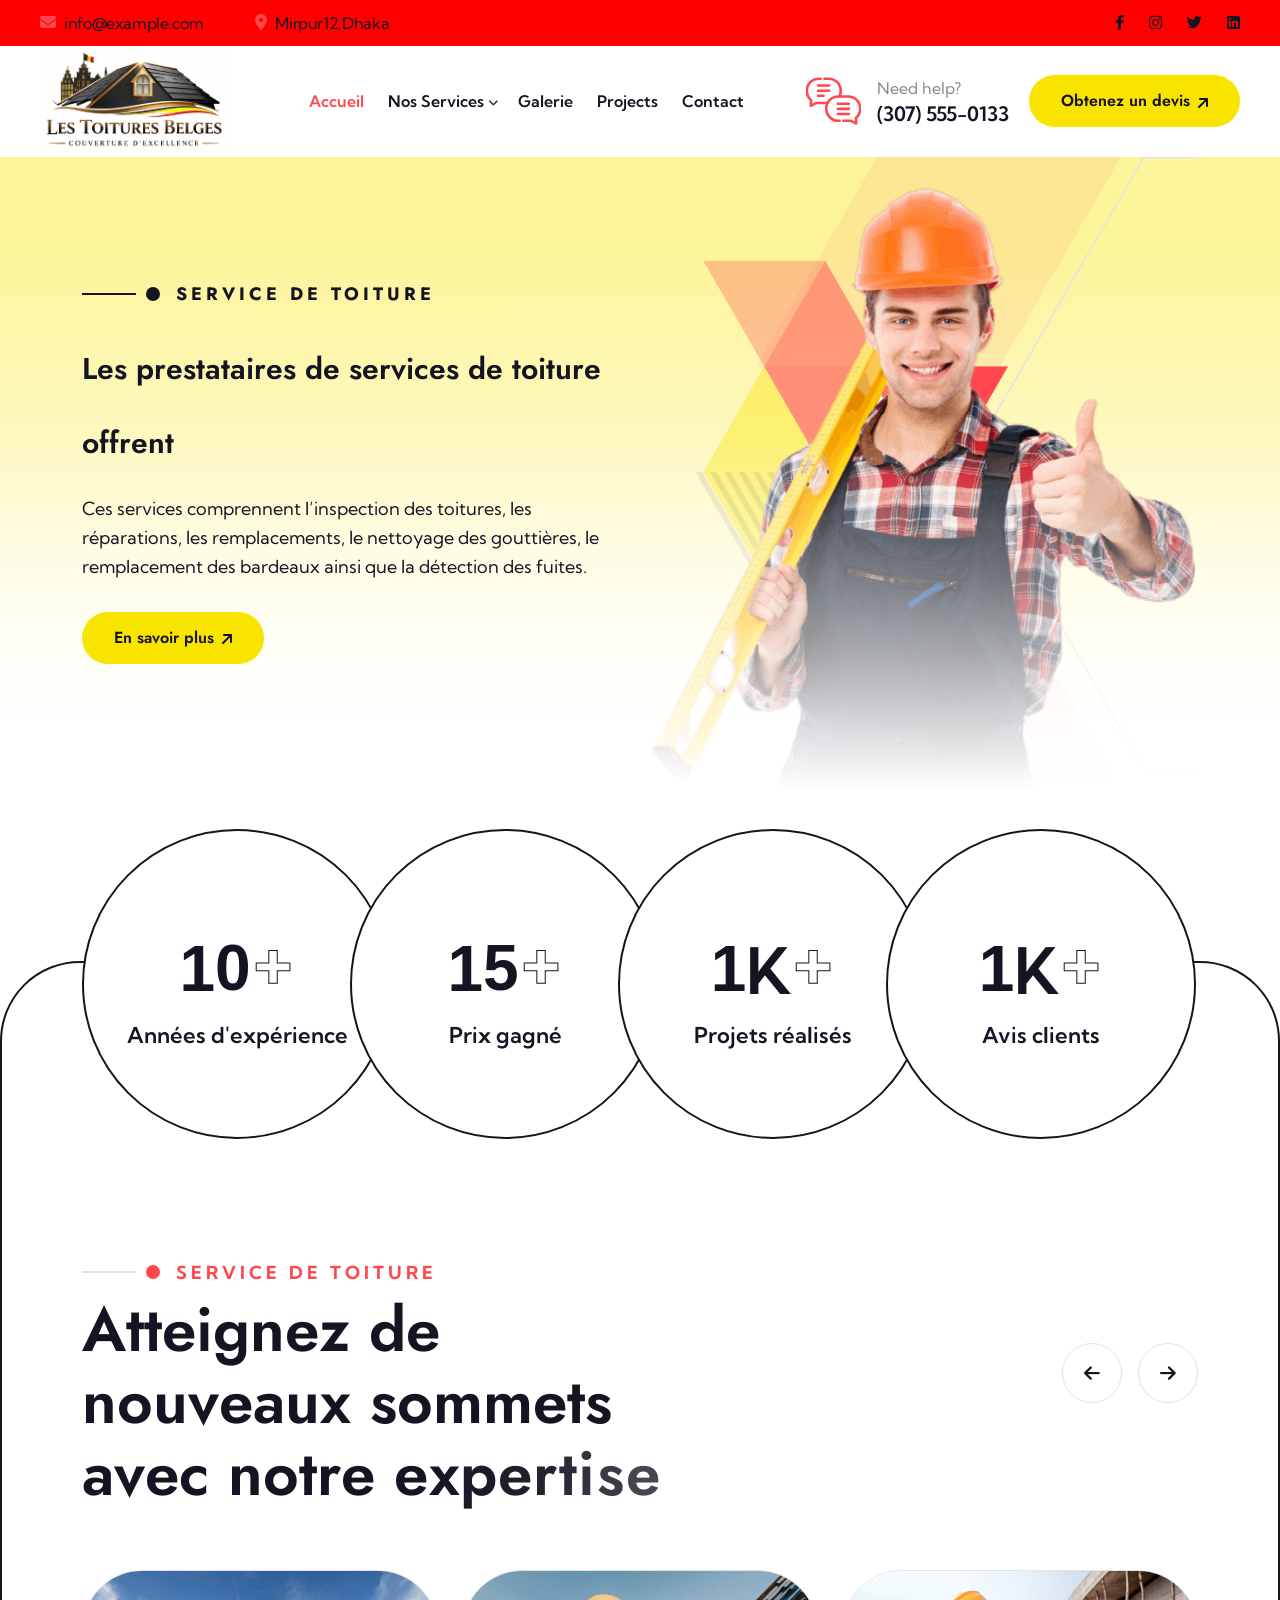
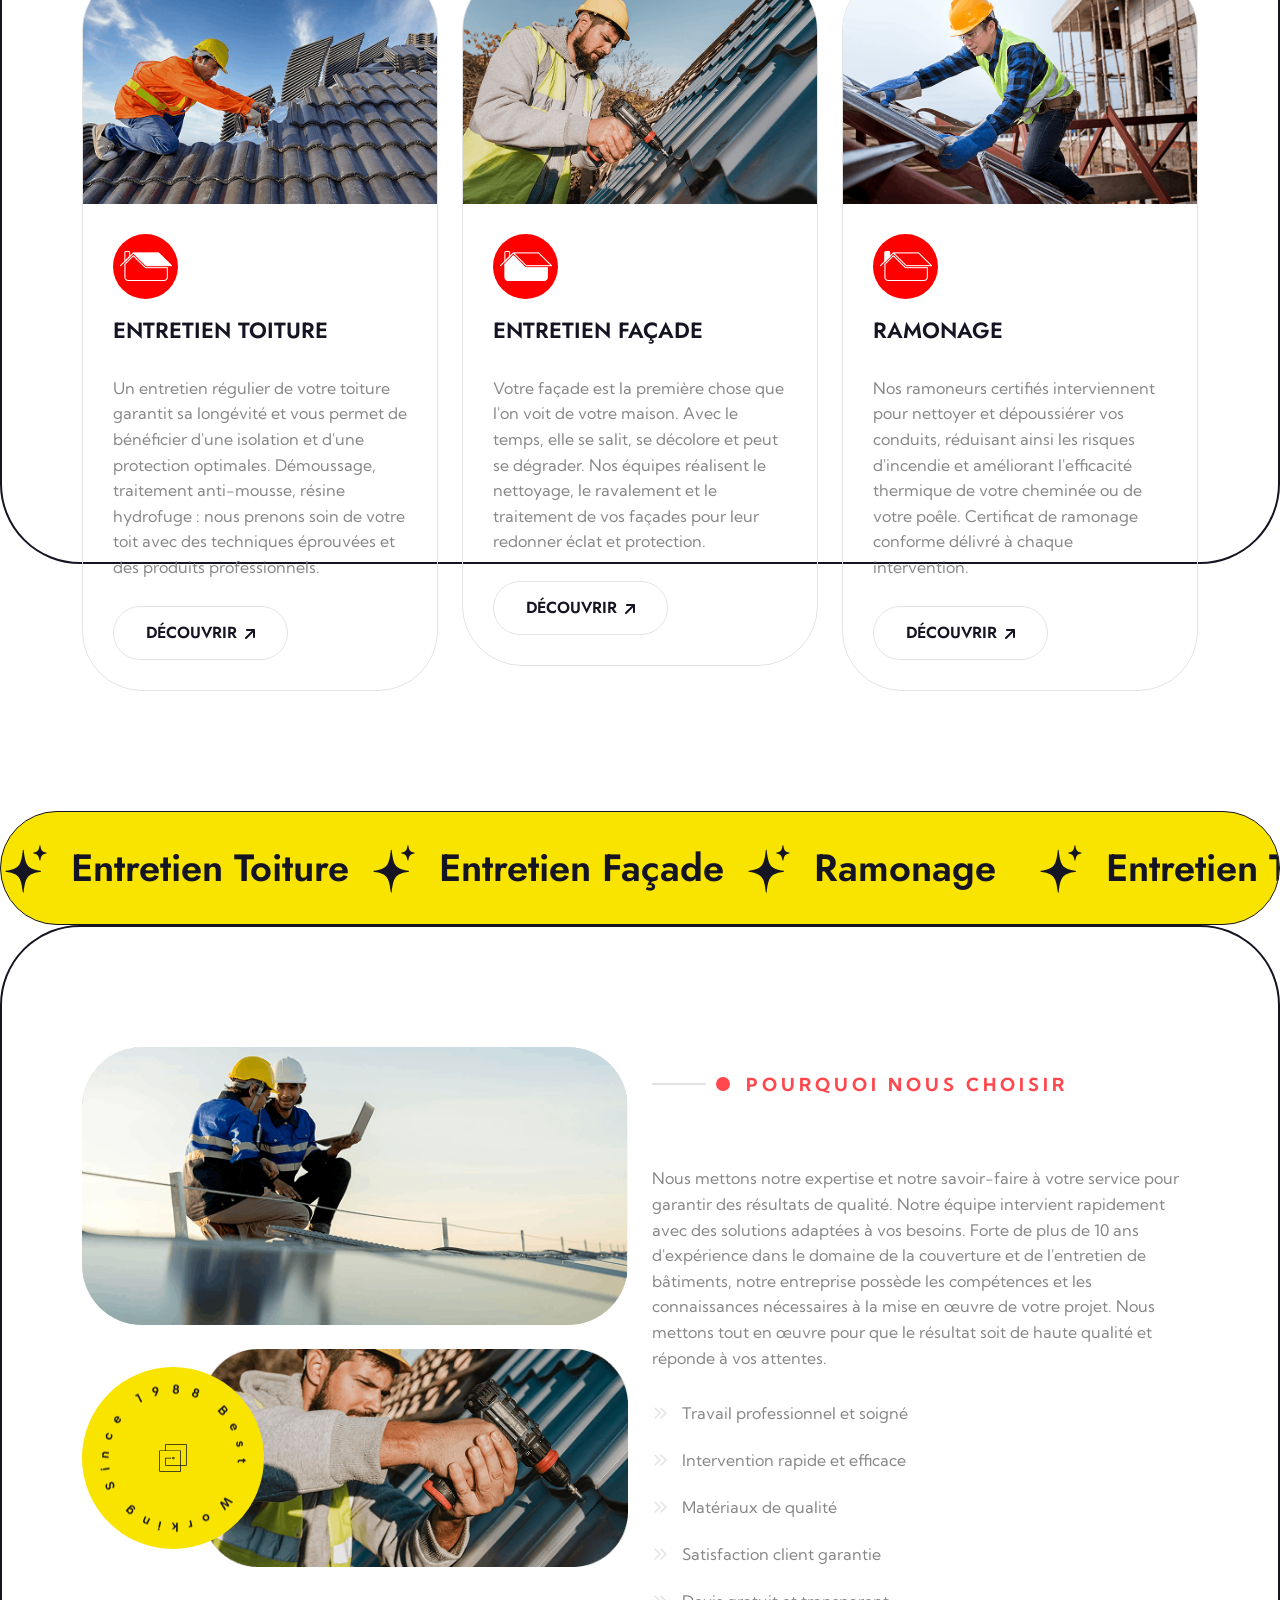
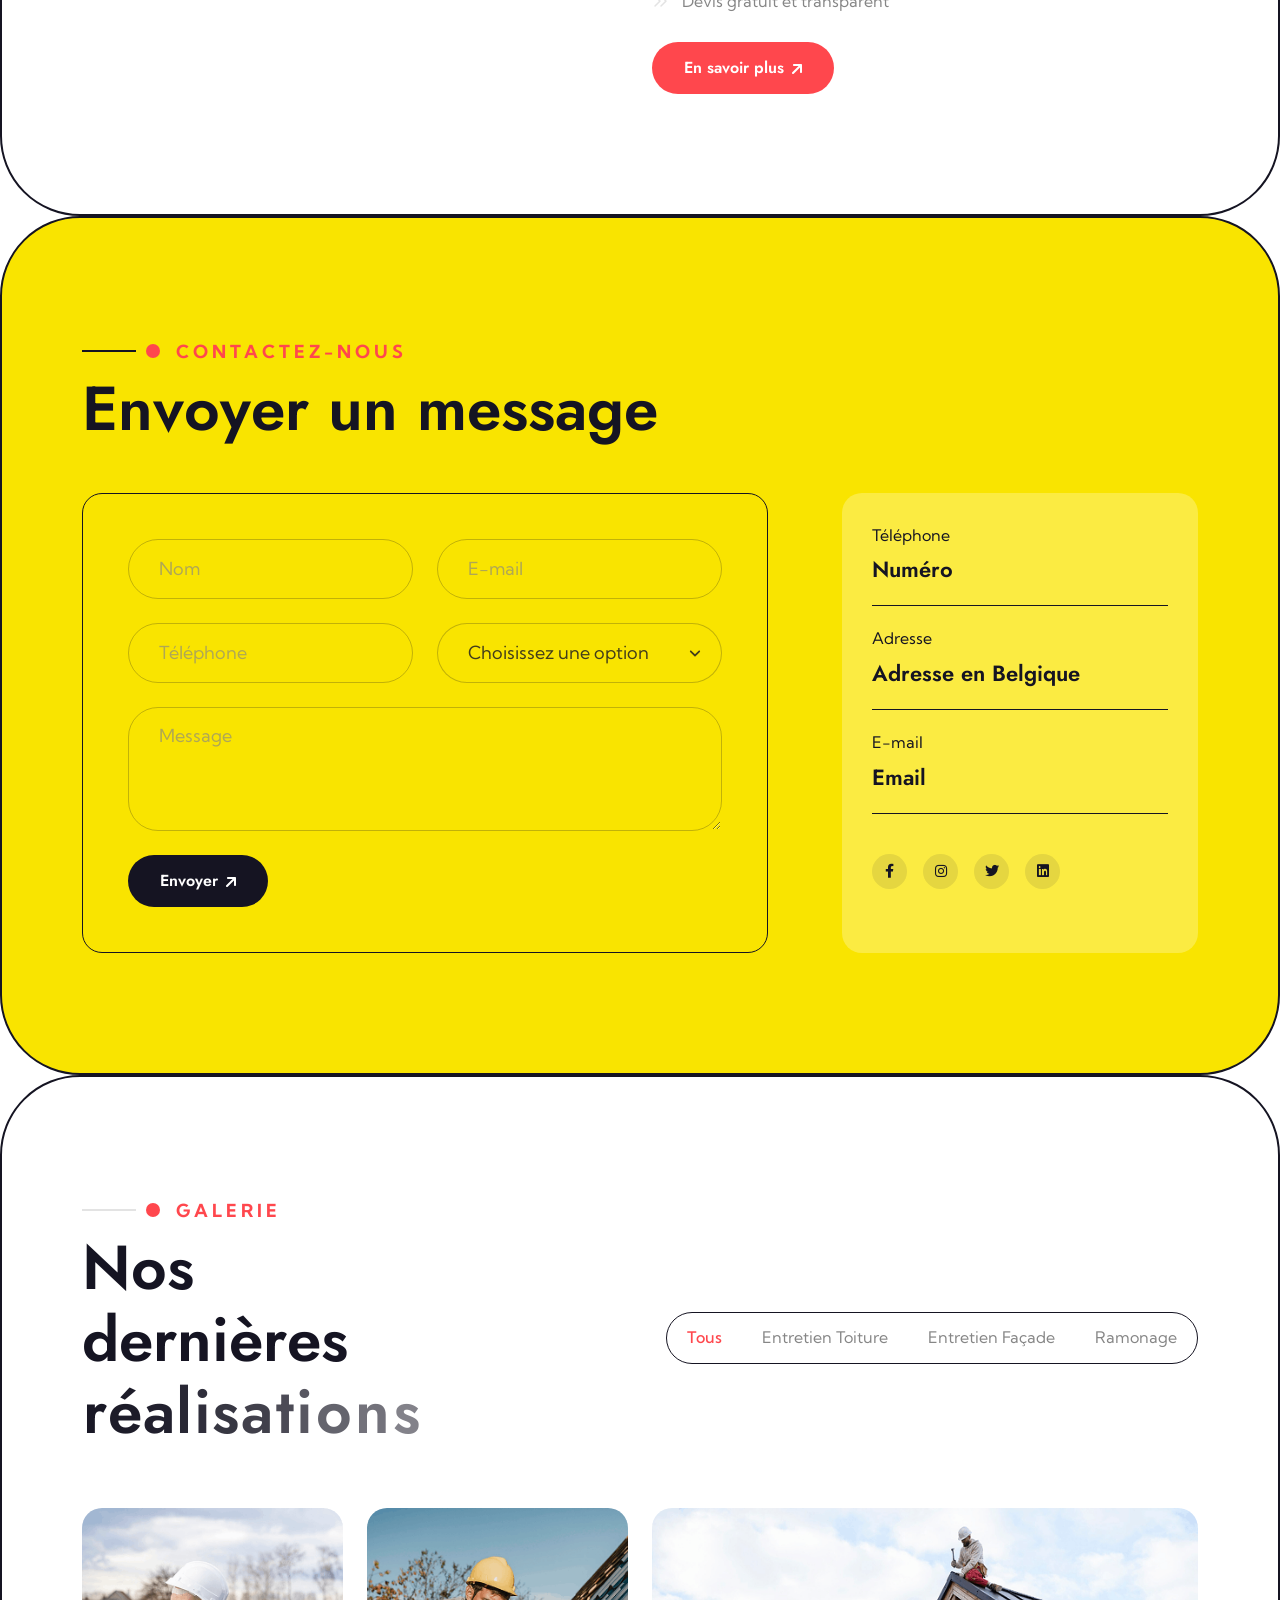
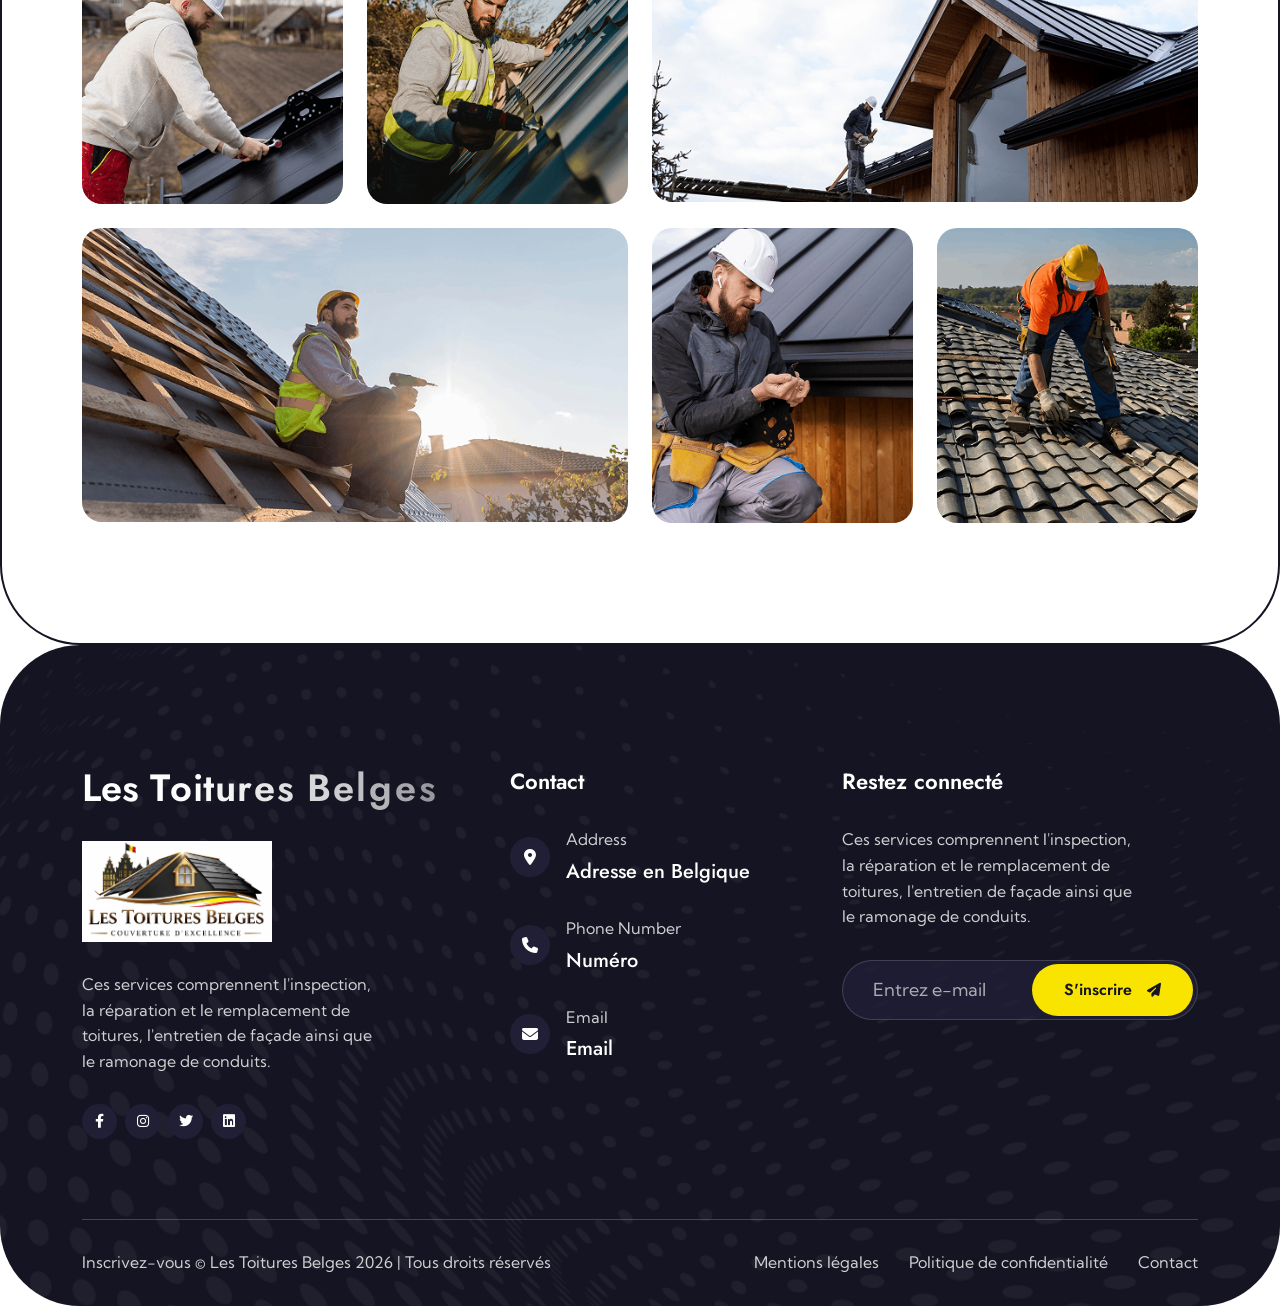
==== commit a0ec8a1f: "Add files via upload" ====
--- a/index.html
+++ b/index.html
@@ -143,6 +143,13 @@
                 </a>
 
                             </li>
+
+                            <li class="nav-item">
+                                <a class="nav-link" href="./project-details.html">
+             Projects <i class="fas fa-chevron"></i>
+                </a>
+
+                            </li>
                             <li class="nav-item">
                                 <a class="nav-link" href="contact.html">
               Contact
@@ -442,7 +449,7 @@
                     </a>
                                     </h3>
 
-                                    <p>Votre façade est la première chose que l'on voit de votre maison. Avec le temps, elle se salit, se décolore et peut se dégrader. Nos équipes réalisent le nettoyage, le ravalement et le traitement de vos façades pour leur redonner éclat et protection. [Bouton] DÉCOUVRIR
+                                    <p>Votre façade est la première chose que l'on voit de votre maison. Avec le temps, elle se salit, se décolore et peut se dégrader. Nos équipes réalisent le nettoyage, le ravalement et le traitement de vos façades pour leur redonner éclat et protection. 
 </p><br>
                                     <a href="Entretien-façade.html" class="theme-btn border-btn d-inline-flex align-items-center gap-2 justify-content-center rounded-pill hover-effect-btn">
        
@@ -478,7 +485,7 @@
       RAMONAGE
                     </a>
                                     </h3>
-                                    <p> Nos ramoneurs certifiés interviennent pour nettoyer et dépoussiérer vos conduits, réduisant ainsi les risques d'incendie et améliorant l'efficacité thermique de votre cheminée ou de votre poêle. Certificat de ramonage conforme délivré à chaque intervention. [Bouton] DÉCOUVRIR
+                                    <p> Nos ramoneurs certifiés interviennent pour nettoyer et dépoussiérer vos conduits, réduisant ainsi les risques d'incendie et améliorant l'efficacité thermique de votre cheminée ou de votre poêle. Certificat de ramonage conforme délivré à chaque intervention. 
 </p><br>
                                     <a href="ramonage.html" class="theme-btn border-btn d-inline-flex align-items-center gap-2 justify-content-center rounded-pill hover-effect-btn">
                 
@@ -620,7 +627,7 @@
         <section class="ep-messages-section py-120 secondary-bg rounded-80">
             <div class="container">
                 <div class="section-title mb-5">
-                    <span class="sub-title primary text-uppercase position-relative d-inline-block pb-2">Contact Us
+                    <span class="sub-title primary text-uppercase position-relative d-inline-block pb-2">Contactez-nous
           </span>
                     <h2 class="heading-two split-text right">Envoyer un message</h2>
                 </div>
@@ -764,8 +771,9 @@
                                         <img src="assets/img/projects/project-img-1.png" alt="project-img" class="img-fluid w-100">
                                         <div class="overlay w-100 h-100 rounded-20 position-absolute top-0 start-0 d-flex justify-content-center align-items-end text-center">
                                             <div class="info">
-                                                <p class="text-white mb-1 mb-xl-2">Summit Roof Care</p>
-                                                <h3 class="heading-five title">Elevate your roof expectations</h3>
+                                                <!-- <p class="text-white mb-1 mb-xl-2">Summit Roof Care</p> -->
+                                                <h3 class="heading-five title">Nettoyage et démoussage de toiture
+                                                </h3>
                                             </div>
                                         </div>
                                     </div>
@@ -777,8 +785,9 @@
                                         <img src="assets/img/projects/project-img-2.png" alt="project-img" class="img-fluid w-100">
                                         <div class="overlay w-100 h-100 rounded-20 position-absolute top-0 start-0 d-flex justify-content-center align-items-end text-center">
                                             <div class="info">
-                                                <p class="text-white mb-1 mb-xl-2">Summit Roof Care</p>
-                                                <h3 class="heading-five title">Elevate your roof expectations</h3>
+                                                <!-- <p class="text-white mb-1 mb-xl-2">Summit Roof Care</p> -->
+                                                <h3 class="heading-five title">Ravalement et traitement hydrofuge
+</h3>
                                             </div>
                                         </div>
                                     </div>
@@ -790,8 +799,9 @@
                                         <img src="assets/img/projects/project-img-3.png" alt="project-img" class="img-fluid w-100">
                                         <div class="overlay w-100 h-100 rounded-20 position-absolute top-0 start-0 d-flex justify-content-center align-items-end text-center">
                                             <div class="info">
-                                                <p class="text-white mb-1 mb-xl-2">Summit Roof Care</p>
-                                                <h3 class="heading-five title">Elevate your roof expectations</h3>
+                                                <!-- <p class="text-white mb-1 mb-xl-2">Summit Roof Care</p> -->
+                                                <h3 class="heading-five title"> Ramonage de cheminée et conduits
+</h3>
                                             </div>
                                         </div>
                                     </div>
@@ -803,8 +813,8 @@
                                         <img src="assets/img/projects/project-img-4.png" alt="project-img" class="img-fluid w-100">
                                         <div class="overlay w-100 h-100 rounded-20 position-absolute top-0 start-0 d-flex justify-content-center align-items-end text-center">
                                             <div class="info">
-                                                <p class="text-white mb-1 mb-xl-2">Summit Roof Care</p>
-                                                <h3 class="heading-five title">Elevate your roof expectations</h3>
+                                                <!-- <p class="text-white mb-1 mb-xl-2">Summit Roof Care</p> -->
+                                                <h3 class="heading-five title">Nettoyage et démoussage de toiture</h3>
                                             </div>
                                         </div>
                                     </div>
@@ -816,8 +826,8 @@
                                         <img src="assets/img/projects/project-img-5.png" alt="project-img" class="img-fluid w-100">
                                         <div class="overlay w-100 h-100 rounded-20 position-absolute top-0 start-0 d-flex justify-content-center align-items-end text-center">
                                             <div class="info">
-                                                <p class="text-white mb-1 mb-xl-2">Summit Roof Care</p>
-                                                <h3 class="heading-five title">Elevate your roof expectations</h3>
+                                                <!-- <p class="text-white mb-1 mb-xl-2">Summit Roof Care</p> -->
+                                                <h3 class="heading-five title">Ravalement et traitement hydrofuge</h3>
                                             </div>
                                         </div>
                                     </div>
@@ -829,8 +839,8 @@
                                         <img src="assets/img/projects/project-img-6.png" alt="project-img" class="img-fluid w-100">
                                         <div class="overlay w-100 h-100 rounded-20 position-absolute top-0 start-0 d-flex justify-content-center align-items-end text-center">
                                             <div class="info">
-                                                <p class="text-white mb-1 mb-xl-2">Summit Roof Care</p>
-                                                <h3 class="heading-five title">Elevate your roof expectations</h3>
+                                                <!-- <p class="text-white mb-1 mb-xl-2">Summit Roof Care</p> -->
+                                                <h3 class="heading-five title">Ramonage de cheminée et conduits</h3>
                                             </div>
                                         </div>
                                     </div>
@@ -846,8 +856,9 @@
                                         <img src="assets/img/projects/project-img-1.png" alt="project-img" class="img-fluid w-100">
                                         <div class="overlay w-100 h-100 rounded-20 position-absolute top-0 start-0 d-flex justify-content-center align-items-end text-center">
                                             <div class="info">
-                                                <p class="text-white mb-1 mb-xl-2">Summit Roof Care</p>
-                                                <h3 class="heading-five title">Elevate your roof expectations</h3>
+                                                <!-- <p class="text-white mb-1 mb-xl-2">Summit Roof Care</p> -->
+                                                <h3 class="heading-five title">Nettoyage et démoussage de toiture
+</h3>
                                             </div>
                                         </div>
                                     </div>
@@ -859,8 +870,9 @@
                                         <img src="assets/img/projects/project-img-2.png" alt="project-img" class="img-fluid w-100">
                                         <div class="overlay w-100 h-100 rounded-20 position-absolute top-0 start-0 d-flex justify-content-center align-items-end text-center">
                                             <div class="info">
-                                                <p class="text-white mb-1 mb-xl-2">Summit Roof Care</p>
-                                                <h3 class="heading-five title">Elevate your roof expectations</h3>
+                                                <!-- <p class="text-white mb-1 mb-xl-2">Summit Roof Care</p> -->
+                                                <h3 class="heading-five title">Nettoyage et démoussage de toiture
+</h3>
                                             </div>
                                         </div>
                                     </div>
@@ -872,8 +884,9 @@
                                         <img src="assets/img/projects/project-img-3.png" alt="project-img" class="img-fluid w-100">
                                         <div class="overlay w-100 h-100 rounded-20 position-absolute top-0 start-0 d-flex justify-content-center align-items-end text-center">
                                             <div class="info">
-                                                <p class="text-white mb-1 mb-xl-2">Summit Roof Care</p>
-                                                <h3 class="heading-five title">Elevate your roof expectations</h3>
+                                                <!-- <p class="text-white mb-1 mb-xl-2">Summit Roof Care</p> -->
+                                                <h3 class="heading-five title">Nettoyage et démoussage de toiture
+</h3>
                                             </div>
                                         </div>
                                     </div>
@@ -885,8 +898,9 @@
                                         <img src="assets/img/projects/project-img-4.png" alt="project-img" class="img-fluid w-100">
                                         <div class="overlay w-100 h-100 rounded-20 position-absolute top-0 start-0 d-flex justify-content-center align-items-end text-center">
                                             <div class="info">
-                                                <p class="text-white mb-1 mb-xl-2">Summit Roof Care</p>
-                                                <h3 class="heading-five title">Elevate your roof expectations</h3>
+                                                <!-- <p class="text-white mb-1 mb-xl-2">Summit Roof Care</p> -->
+                                                <h3 class="heading-five title">Nettoyage et démoussage de toiture
+</h3>
                                             </div>
                                         </div>
                                     </div>
@@ -898,8 +912,9 @@
                                         <img src="assets/img/projects/project-img-5.png" alt="project-img" class="img-fluid w-100">
                                         <div class="overlay w-100 h-100 rounded-20 position-absolute top-0 start-0 d-flex justify-content-center align-items-end text-center">
                                             <div class="info">
-                                                <p class="text-white mb-1 mb-xl-2">Summit Roof Care</p>
-                                                <h3 class="heading-five title">Elevate your roof expectations</h3>
+                                                <!-- <p class="text-white mb-1 mb-xl-2">Summit Roof Care</p> -->
+                                                <h3 class="heading-five title">Nettoyage et démoussage de toiture
+</h3>
                                             </div>
                                         </div>
                                     </div>
@@ -911,8 +926,9 @@
                                         <img src="assets/img/projects/project-img-6.png" alt="project-img" class="img-fluid w-100">
                                         <div class="overlay w-100 h-100 rounded-20 position-absolute top-0 start-0 d-flex justify-content-center align-items-end text-center">
                                             <div class="info">
-                                                <p class="text-white mb-1 mb-xl-2">Summit Roof Care</p>
-                                                <h3 class="heading-five title">Elevate your roof expectations</h3>
+                                                <!-- <p class="text-white mb-1 mb-xl-2">Summit Roof Care</p> -->
+                                                <h3 class="heading-five title">Nettoyage et démoussage de toiture
+</h3>
                                             </div>
                                         </div>
                                     </div>
@@ -928,8 +944,8 @@
                                         <img src="assets/img/projects/project-img-1.png" alt="project-img" class="img-fluid w-100">
                                         <div class="overlay w-100 h-100 rounded-20 position-absolute top-0 start-0 d-flex justify-content-center align-items-end text-center">
                                             <div class="info">
-                                                <p class="text-white mb-1 mb-xl-2">Summit Roof Care</p>
-                                                <h3 class="heading-five title">Elevate your roof expectations</h3>
+                                                <!-- <p class="text-white mb-1 mb-xl-2">Summit Roof Care</p> -->
+                                                <h3 class="heading-five title"> Ravalement et traitement hydrofuge</h3>
                                             </div>
                                         </div>
                                     </div>
@@ -941,8 +957,8 @@
                                         <img src="assets/img/projects/project-img-2.png" alt="project-img" class="img-fluid w-100">
                                         <div class="overlay w-100 h-100 rounded-20 position-absolute top-0 start-0 d-flex justify-content-center align-items-end text-center">
                                             <div class="info">
-                                                <p class="text-white mb-1 mb-xl-2">Summit Roof Care</p>
-                                                <h3 class="heading-five title">Elevate your roof expectations</h3>
+                                                <!-- <p class="text-white mb-1 mb-xl-2">Summit Roof Care</p> -->
+                                                <h3 class="heading-five title"> Ravalement et traitement hydrofuge</h3>
                                             </div>
                                         </div>
                                     </div>
@@ -954,8 +970,8 @@
                                         <img src="assets/img/projects/project-img-3.png" alt="project-img" class="img-fluid w-100">
                                         <div class="overlay w-100 h-100 rounded-20 position-absolute top-0 start-0 d-flex justify-content-center align-items-end text-center">
                                             <div class="info">
-                                                <p class="text-white mb-1 mb-xl-2">Summit Roof Care</p>
-                                                <h3 class="heading-five title">Elevate your roof expectations</h3>
+                                                <!-- <p class="text-white mb-1 mb-xl-2">Summit Roof Care</p> -->
+                                                <h3 class="heading-five title"> Ravalement et traitement hydrofuge</h3>
                                             </div>
                                         </div>
                                     </div>
@@ -967,8 +983,8 @@
                                         <img src="assets/img/projects/project-img-4.png" alt="project-img" class="img-fluid w-100">
                                         <div class="overlay w-100 h-100 rounded-20 position-absolute top-0 start-0 d-flex justify-content-center align-items-end text-center">
                                             <div class="info">
-                                                <p class="text-white mb-1 mb-xl-2">Summit Roof Care</p>
-                                                <h3 class="heading-five title">Elevate your roof expectations</h3>
+                                                <!-- <p class="text-white mb-1 mb-xl-2">Summit Roof Care</p> -->
+                                                <h3 class="heading-five title"> Ravalement et traitement hydrofuge</h3>
                                             </div>
                                         </div>
                                     </div>
@@ -980,8 +996,8 @@
                                         <img src="assets/img/projects/project-img-5.png" alt="project-img" class="img-fluid w-100">
                                         <div class="overlay w-100 h-100 rounded-20 position-absolute top-0 start-0 d-flex justify-content-center align-items-end text-center">
                                             <div class="info">
-                                                <p class="text-white mb-1 mb-xl-2">Summit Roof Care</p>
-                                                <h3 class="heading-five title">Elevate your roof expectations</h3>
+                                                <!-- <p class="text-white mb-1 mb-xl-2">Summit Roof Care</p> -->
+                                                <h3 class="heading-five title"> Ravalement et traitement hydrofuge</h3>
                                             </div>
                                         </div>
                                     </div>
@@ -993,8 +1009,8 @@
                                         <img src="assets/img/projects/project-img-6.png" alt="project-img" class="img-fluid w-100">
                                         <div class="overlay w-100 h-100 rounded-20 position-absolute top-0 start-0 d-flex justify-content-center align-items-end text-center">
                                             <div class="info">
-                                                <p class="text-white mb-1 mb-xl-2">Summit Roof Care</p>
-                                                <h3 class="heading-five title">Elevate your roof expectations</h3>
+                                                <!-- <p class="text-white mb-1 mb-xl-2">Summit Roof Care</p> -->
+                                                <h3 class="heading-five title"> Ravalement et traitement hydrofuge</h3>
                                             </div>
                                         </div>
                                     </div>
@@ -1010,8 +1026,9 @@
                                         <img src="assets/img/projects/project-img-1.png" alt="project-img" class="img-fluid w-100">
                                         <div class="overlay w-100 h-100 rounded-20 position-absolute top-0 start-0 d-flex justify-content-center align-items-end text-center">
                                             <div class="info">
-                                                <p class="text-white mb-1 mb-xl-2">Summit Roof Care</p>
-                                                <h3 class="heading-five title">Elevate your roof expectations</h3>
+                                                <!-- <p class="text-white mb-1 mb-xl-2">Summit Roof Care</p> -->
+                                                <h3 class="heading-five title">Ramonage de cheminée et conduits
+</h3>
                                             </div>
                                         </div>
                                     </div>
@@ -1023,8 +1040,9 @@
                                         <img src="assets/img/projects/project-img-2.png" alt="project-img" class="img-fluid w-100">
                                         <div class="overlay w-100 h-100 rounded-20 position-absolute top-0 start-0 d-flex justify-content-center align-items-end text-center">
                                             <div class="info">
-                                                <p class="text-white mb-1 mb-xl-2">Summit Roof Care</p>
-                                                <h3 class="heading-five title">Elevate your roof expectations</h3>
+                                                <!-- <p class="text-white mb-1 mb-xl-2">Summit Roof Care</p> -->
+                                                <h3 class="heading-five title">Ramonage de cheminée et conduits
+</h3>
                                             </div>
                                         </div>
                                     </div>
@@ -1036,8 +1054,8 @@
                                         <img src="assets/img/projects/project-img-3.png" alt="project-img" class="img-fluid w-100">
                                         <div class="overlay w-100 h-100 rounded-20 position-absolute top-0 start-0 d-flex justify-content-center align-items-end text-center">
                                             <div class="info">
-                                                <p class="text-white mb-1 mb-xl-2">Summit Roof Care</p>
-                                                <h3 class="heading-five title">Elevate your roof expectations</h3>
+                                                <!-- <p class="text-white mb-1 mb-xl-2">Summit Roof Care</p> -->
+                                                <h3 class="heading-five title">Ramonage de cheminée et conduits</h3>
                                             </div>
                                         </div>
                                     </div>
@@ -1049,8 +1067,9 @@
                                         <img src="assets/img/projects/project-img-4.png" alt="project-img" class="img-fluid w-100">
                                         <div class="overlay w-100 h-100 rounded-20 position-absolute top-0 start-0 d-flex justify-content-center align-items-end text-center">
                                             <div class="info">
-                                                <p class="text-white mb-1 mb-xl-2">Summit Roof Care</p>
-                                                <h3 class="heading-five title">Elevate your roof expectations</h3>
+                                                <!-- <p class="text-white mb-1 mb-xl-2">Summit Roof Care</p> -->
+                                                <h3 class="heading-five title">Ramonage de cheminée et conduits
+</h3>
                                             </div>
                                         </div>
                                     </div>
@@ -1062,8 +1081,9 @@
                                         <img src="assets/img/projects/project-img-5.png" alt="project-img" class="img-fluid w-100">
                                         <div class="overlay w-100 h-100 rounded-20 position-absolute top-0 start-0 d-flex justify-content-center align-items-end text-center">
                                             <div class="info">
-                                                <p class="text-white mb-1 mb-xl-2">Summit Roof Care</p>
-                                                <h3 class="heading-five title">Elevate your roof expectations</h3>
+                                                <!-- <p class="text-white mb-1 mb-xl-2">Summit Roof Care</p> -->
+                                                <h3 class="heading-five title">Ramonage de cheminée et conduits
+</h3>
                                             </div>
                                         </div>
                                     </div>
@@ -1075,8 +1095,9 @@
                                         <img src="assets/img/projects/project-img-6.png" alt="project-img" class="img-fluid w-100">
                                         <div class="overlay w-100 h-100 rounded-20 position-absolute top-0 start-0 d-flex justify-content-center align-items-end text-center">
                                             <div class="info">
-                                                <p class="text-white mb-1 mb-xl-2">Summit Roof Care</p>
-                                                <h3 class="heading-five title">Elevate your roof expectations</h3>
+                                                <!-- <p class="text-white mb-1 mb-xl-2">Summit Roof Care</p> -->
+                                                <h3 class="heading-five title">Ramonage de cheminée et conduits
+</h3>
                                             </div>
                                         </div>
                                     </div>
@@ -1092,8 +1113,9 @@
                                         <img src="assets/img/projects/project-img-1.png" alt="project-img" class="img-fluid w-100">
                                         <div class="overlay w-100 h-100 rounded-20 position-absolute top-0 start-0 d-flex justify-content-center align-items-end text-center">
                                             <div class="info">
-                                                <p class="text-white mb-1 mb-xl-2">Summit Roof Care</p>
-                                                <h3 class="heading-five title">Elevate your roof expectations</h3>
+                                                <!-- <p class="text-white mb-1 mb-xl-2">Summit Roof Care</p> -->
+                                                <h3 class="heading-five title">Ramonage de cheminée et conduits
+</h3>
                                             </div>
                                         </div>
                                     </div>
@@ -1105,8 +1127,9 @@
                                         <img src="assets/img/projects/project-img-2.png" alt="project-img" class="img-fluid w-100">
                                         <div class="overlay w-100 h-100 rounded-20 position-absolute top-0 start-0 d-flex justify-content-center align-items-end text-center">
                                             <div class="info">
-                                                <p class="text-white mb-1 mb-xl-2">Summit Roof Care</p>
-                                                <h3 class="heading-five title">Elevate your roof expectations</h3>
+                                                <!-- <p class="text-white mb-1 mb-xl-2">Summit Roof Care</p> -->
+                                                <h3 class="heading-five title">Ramonage de cheminée et conduits
+</h3>
                                             </div>
                                         </div>
                                     </div>
@@ -1118,8 +1141,8 @@
                                         <img src="assets/img/projects/project-img-3.png" alt="project-img" class="img-fluid w-100">
                                         <div class="overlay w-100 h-100 rounded-20 position-absolute top-0 start-0 d-flex justify-content-center align-items-end text-center">
                                             <div class="info">
-                                                <p class="text-white mb-1 mb-xl-2">Summit Roof Care</p>
-                                                <h3 class="heading-five title">Elevate your roof expectations</h3>
+                                                <!-- <p class="text-white mb-1 mb-xl-2">Summit Roof Care</p> -->Ramonage de cheminée et conduits
+</h3>
                                             </div>
                                         </div>
                                     </div>
@@ -1254,15 +1277,17 @@
                     </div>
                     <div class="col-xxl-4 col-lg-4">
                         <div class="footer-widget">
-                            <h3 class="heading-five text-white pb-30">Stay Connected</h3>
-                            <p class="pb-30 text-white">These services include roof inspections, repairs, replacements, gutter is a cleaning
+                            <h3 class="heading-five text-white pb-30">Restez connecté
+</h3>
+                            <p class="pb-30 text-white">Ces services comprennent l'inspection, la réparation et le remplacement de toitures, l'entretien de façade ainsi que le ramonage de conduits.
                             </p>
 
                             <form action="#">
                                 <div class="input-group newsletter position-relative">
-                                    <input type="email" class="form-control shadow-none rounded-pill w-100" placeholder="Your email...">
+                                    <input type="email" class="form-control shadow-none rounded-pill w-100" placeholder="Entrez e-mail ">
                                     <button type="submit" class="theme-btn position-absolute top-50 translate-middle-y flex-shrink-0 style2 border-0 d-inline-flex align-items-center gap-2 justify-content-center rounded-pill hover-effect-btn">
-                    Subscribe
+                    S'inscrire
+
                     <i class="fa-solid fa-paper-plane"></i>
                   </button>
                                 </div>
--- a/assets/css/style.css
+++ b/assets/css/style.css
@@ -364,9 +364,9 @@
 }
 
 .heading-two {
-  font-size: 75px;
-  font-weight: 600;
-  line-height: 85px;
+      font-size: 35px;
+    font-weight: 600;
+    line-height: 35px;
 }
 @media (max-width: 1399.98px) {
   .heading-two {
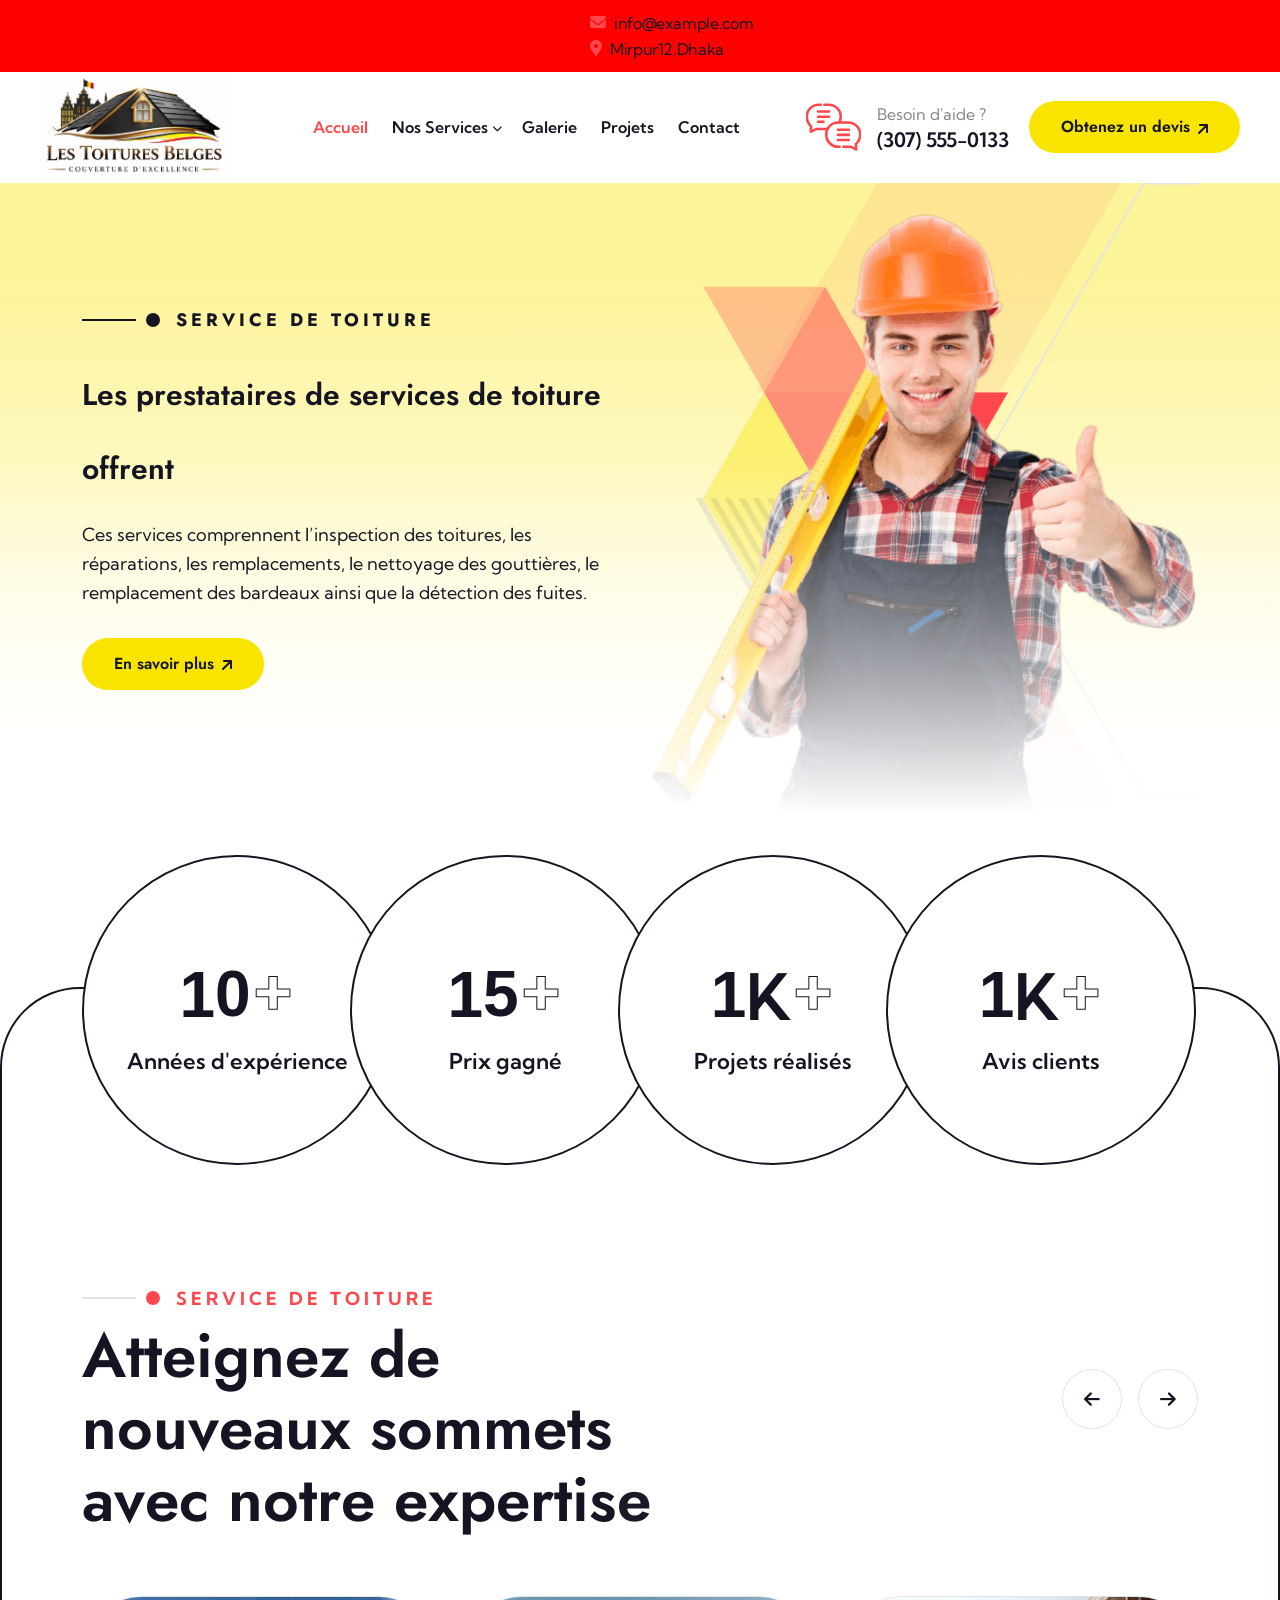
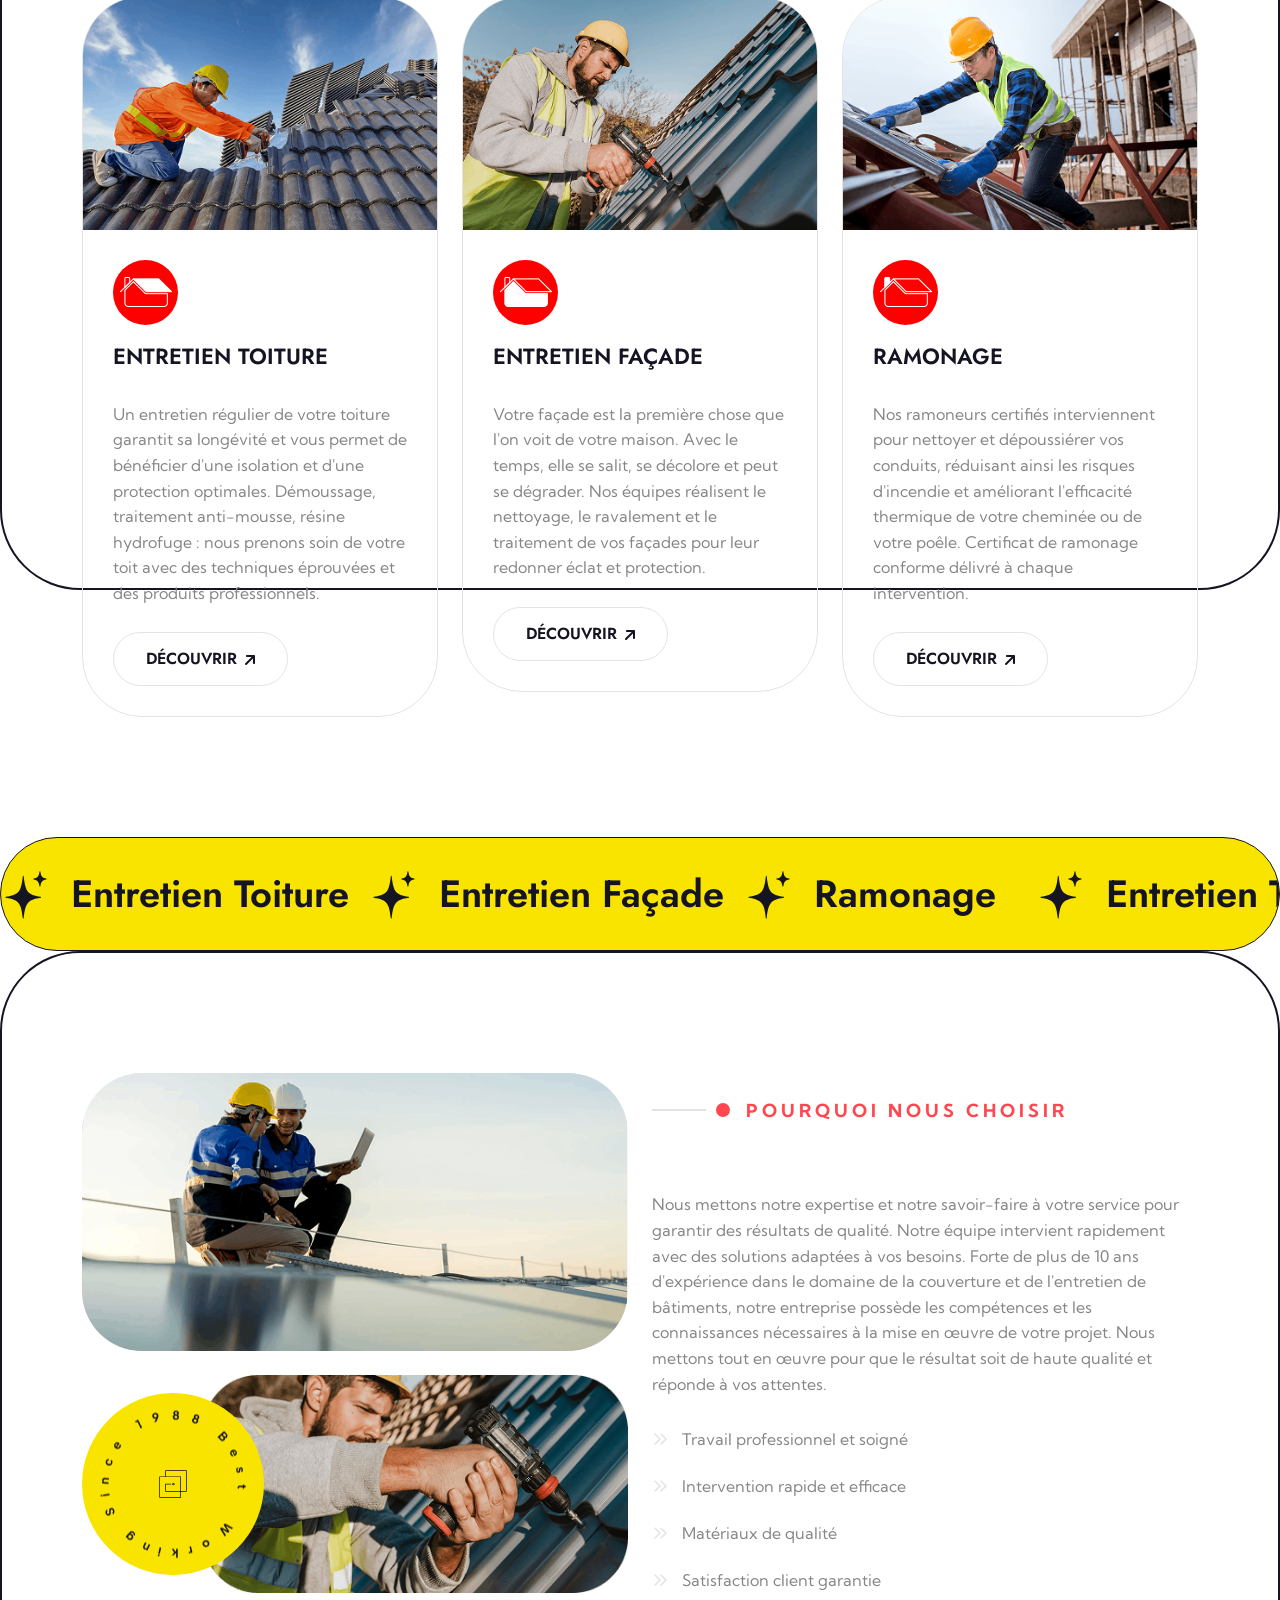
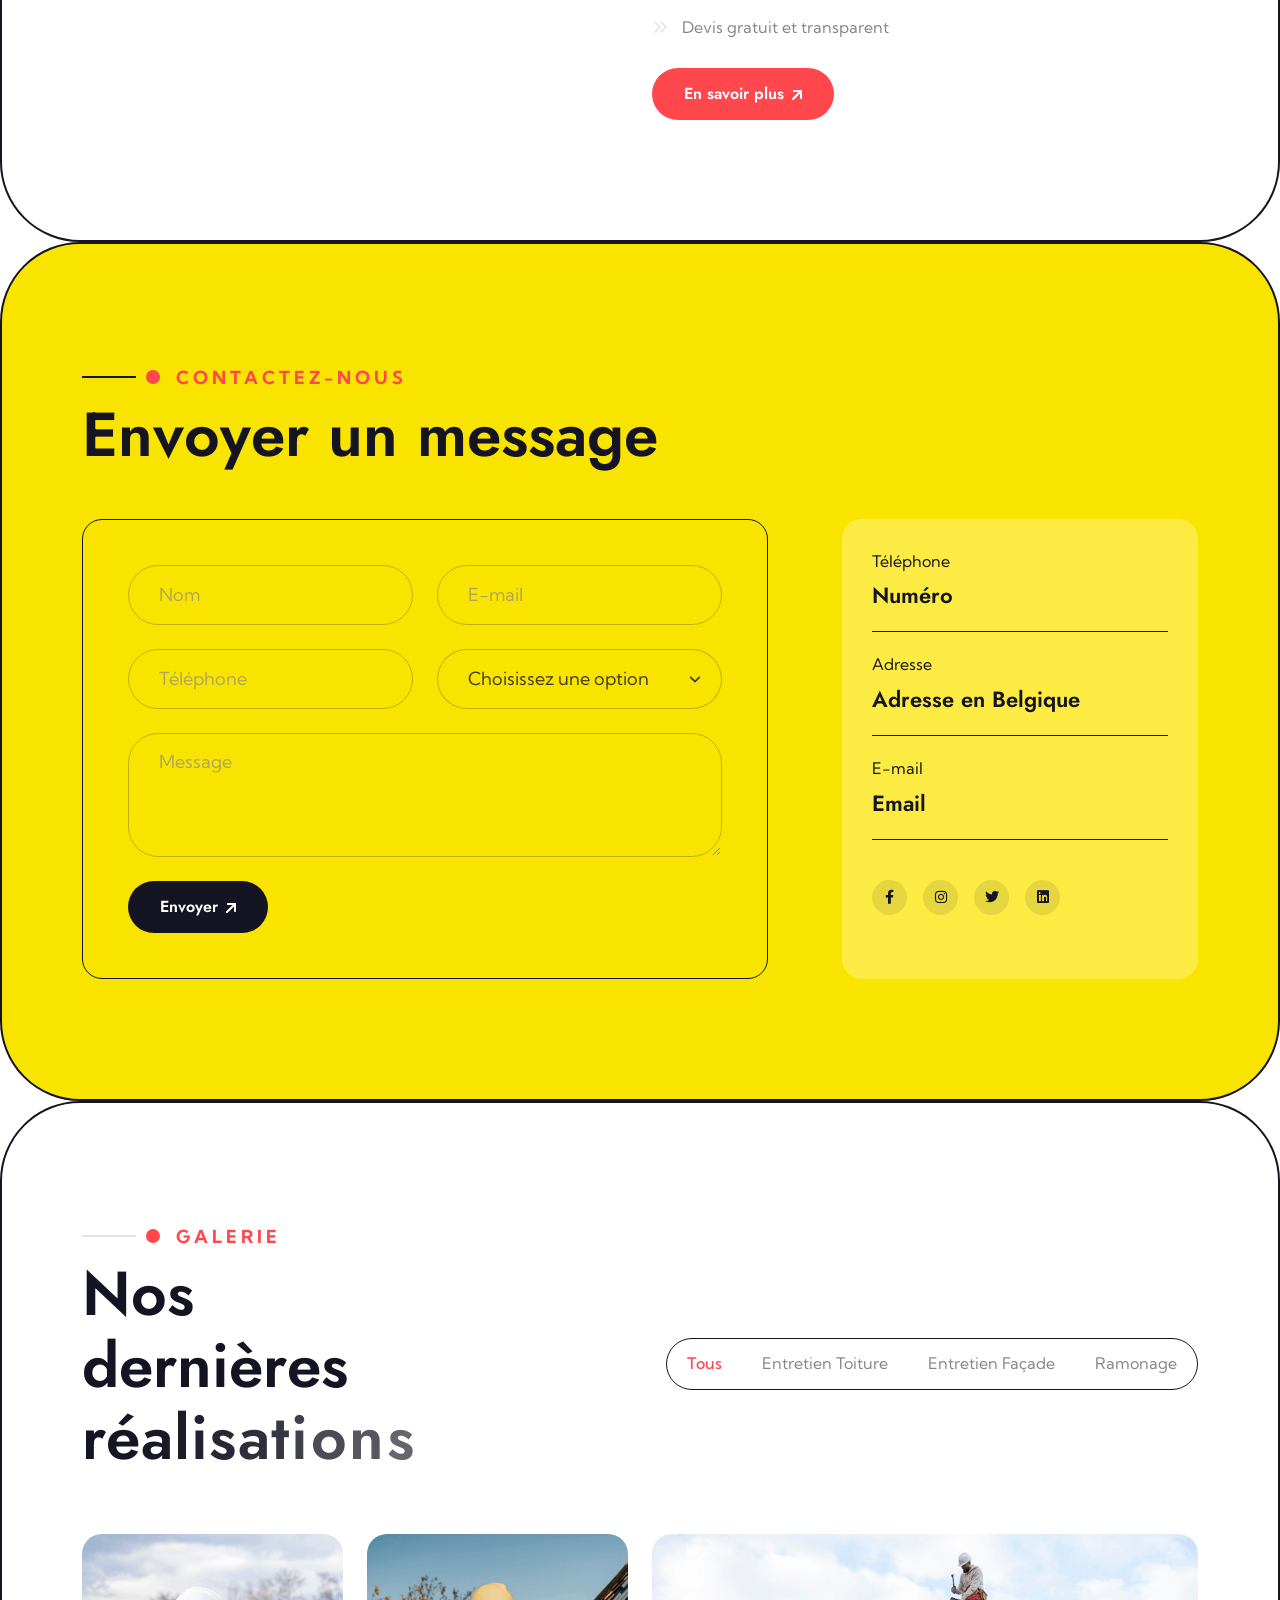
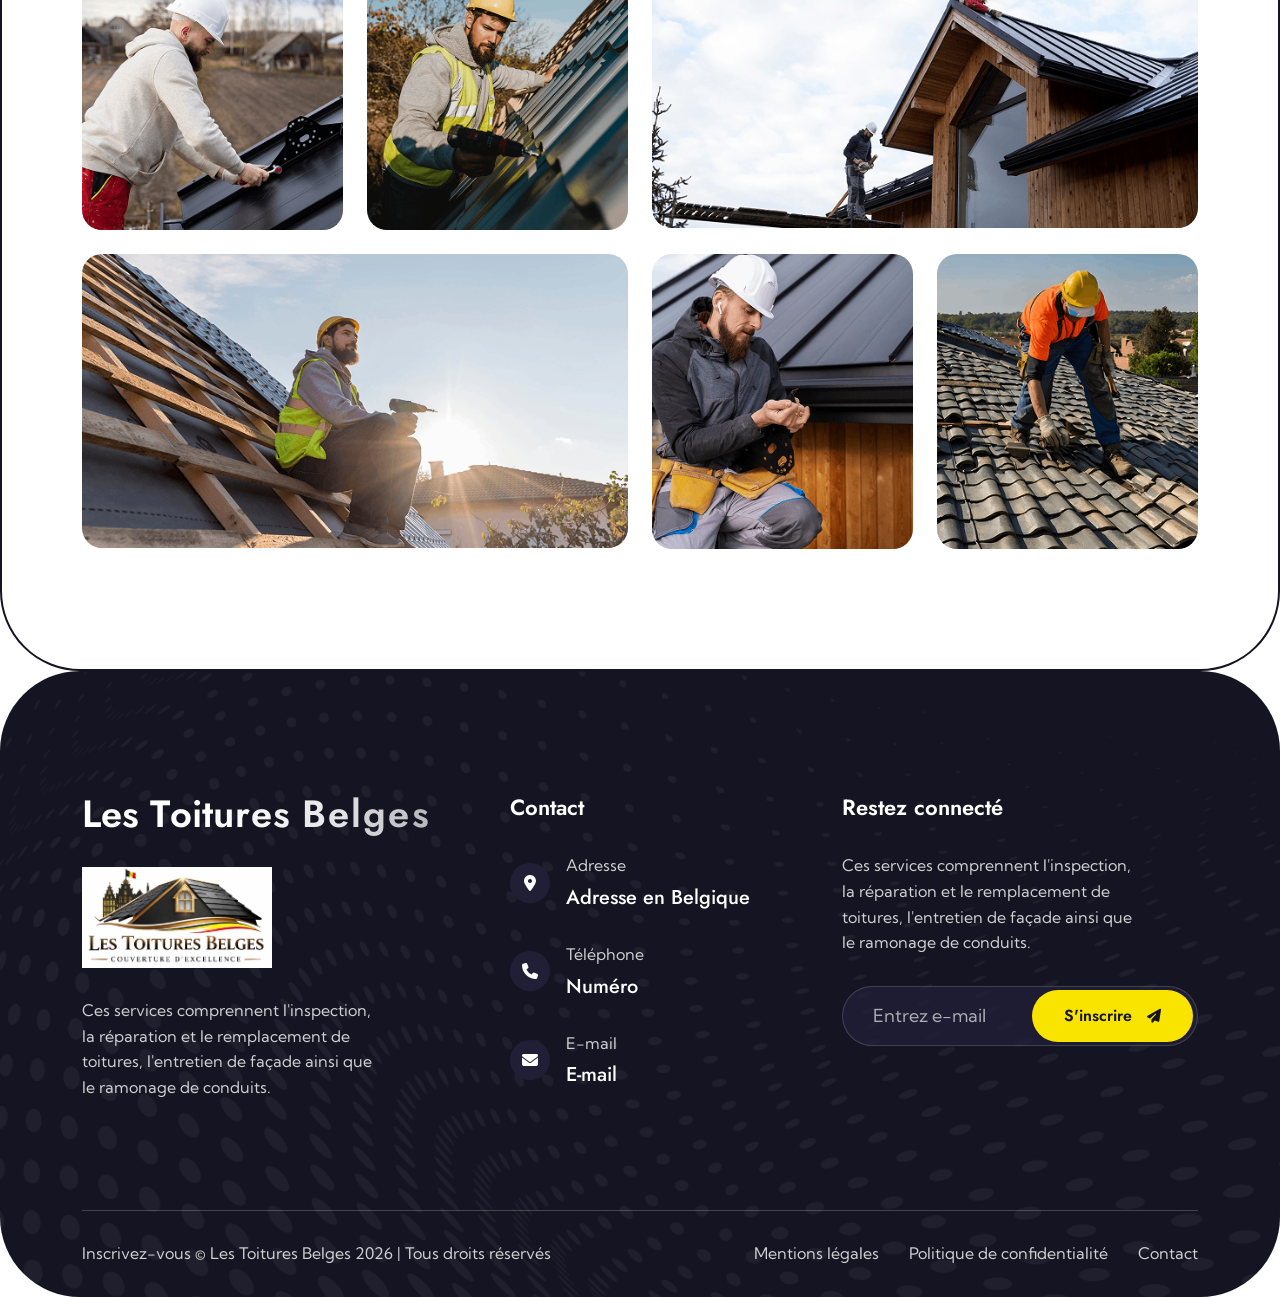
==== commit b981769a: "Add files via upload" ====
--- a/index.html
+++ b/index.html
@@ -53,7 +53,7 @@
             <div class="container-fluid">
                 <div class="row g-4">
                     <div class="col-md-8">
-                        <ul class="list-unstyled contact-info d-flex flex-wrap align-items-center">
+                        <ul class="list-unstyled contact-info d-flex flex-wrap align-items-center" style="margin-left: 550px;">
                             <li class="d-flex align-items-center gap-2 text-white">
                                 <span class="icon">
                   <i class="fa-solid fa-envelope"></i>
@@ -68,7 +68,7 @@
                             </li>
                         </ul>
                     </div>
-                    <div class="col-md-4">
+                    <!-- <div class="col-md-4">
                         <ul class="list-unstyled social-icon d-flex flex-wrap justify-content-end">
                             <li>
                                 <a href="#">
@@ -91,7 +91,7 @@
                                 </a>
                             </li>
                         </ul>
-                    </div>
+                    </div> -->
                 </div>
             </div>
         </div>
@@ -138,7 +138,7 @@
                             </li>
 
                             <li class="nav-item">
-                                <a class="nav-link" href="#">
+                                <a class="nav-link" href="Gallery.html">
                  Galerie <i class="fas fa-chevron"></i>
                 </a>
 
@@ -146,7 +146,7 @@
 
                             <li class="nav-item">
                                 <a class="nav-link" href="./project-details.html">
-             Projects <i class="fas fa-chevron"></i>
+             Projets <i class="fas fa-chevron"></i>
                 </a>
 
                             </li>
@@ -162,7 +162,7 @@
                   <img src="assets/img/icons/message.svg" alt="message">
                 </span>
                                 <span class="text d-block">
-                  Need help?
+                  Besoin d'aide ?
                   <span class="number d-block">(307) 555-0133</span>
                                 </span>
                             </a>
@@ -382,7 +382,7 @@
                         <div class="col-lg-7">
                             <span class="sub-title primary text-uppercase position-relative d-inline-block pb-2">SERVICE DE TOITURE</span>
                             <h2 class="heading-two split-text right">Atteignez de nouveaux sommets avec notre expertise </h2>
-                     </div>
+                        </div>
                         <div class="col-lg-5 align-self-center">
                             <div class="services-slider-arrows mt-4 mt-lg-0 d-flex align-items-center justify-content-center justify-content-lg-end gap-3">
                                 <div class="swiper-button-prev rounded-pill d-flex align-items-center justify-content-center">
@@ -413,8 +413,9 @@
                       ENTRETIEN TOITURE
                     </a>
                                     </h3>
-                                    <p>Un entretien régulier de votre toiture garantit sa longévité et vous permet de bénéficier d'une isolation et d'une protection optimales. Démoussage, traitement anti-mousse, résine hydrofuge : nous prenons soin de votre toit avec des techniques éprouvées et des produits professionnels.</p>
-                                   <br> <a href="service.html" class="theme-btn border-btn d-inline-flex align-items-center gap-2 justify-content-center rounded-pill hover-effect-btn">
+                                    <p>Un entretien régulier de votre toiture garantit sa longévité et vous permet de bénéficier d'une isolation et d'une protection optimales. Démoussage, traitement anti-mousse, résine hydrofuge : nous prenons soin de votre
+                                        toit avec des techniques éprouvées et des produits professionnels.</p>
+                                    <br> <a href="service.html" class="theme-btn border-btn d-inline-flex align-items-center gap-2 justify-content-center rounded-pill hover-effect-btn">
     
 DÉCOUVRIR
                     <span class="theme-btn-icon">
@@ -449,8 +450,9 @@
                     </a>
                                     </h3>
 
-                                    <p>Votre façade est la première chose que l'on voit de votre maison. Avec le temps, elle se salit, se décolore et peut se dégrader. Nos équipes réalisent le nettoyage, le ravalement et le traitement de vos façades pour leur redonner éclat et protection. 
-</p><br>
+                                    <p>Votre façade est la première chose que l'on voit de votre maison. Avec le temps, elle se salit, se décolore et peut se dégrader. Nos équipes réalisent le nettoyage, le ravalement et le traitement de vos façades pour
+                                        leur redonner éclat et protection.
+                                    </p><br>
                                     <a href="Entretien-façade.html" class="theme-btn border-btn d-inline-flex align-items-center gap-2 justify-content-center rounded-pill hover-effect-btn">
        
 DÉCOUVRIR
@@ -485,8 +487,9 @@
       RAMONAGE
                     </a>
                                     </h3>
-                                    <p> Nos ramoneurs certifiés interviennent pour nettoyer et dépoussiérer vos conduits, réduisant ainsi les risques d'incendie et améliorant l'efficacité thermique de votre cheminée ou de votre poêle. Certificat de ramonage conforme délivré à chaque intervention. 
-</p><br>
+                                    <p> Nos ramoneurs certifiés interviennent pour nettoyer et dépoussiérer vos conduits, réduisant ainsi les risques d'incendie et améliorant l'efficacité thermique de votre cheminée ou de votre poêle. Certificat de ramonage
+                                        conforme délivré à chaque intervention.
+                                    </p><br>
                                     <a href="ramonage.html" class="theme-btn border-btn d-inline-flex align-items-center gap-2 justify-content-center rounded-pill hover-effect-btn">
                 
 DÉCOUVRIR
@@ -587,7 +590,9 @@
                                 <!-- <p class="heading-two split-text right">Reach new heights with our roof </p> -->
                             </div>
                             <p>
-                                Nous mettons notre expertise et notre savoir-faire à votre service pour garantir des résultats de qualité. Notre équipe intervient rapidement avec des solutions adaptées à vos besoins. Forte de plus de 10 ans d'expérience dans le domaine de la couverture et de l'entretien de bâtiments, notre entreprise possède les compétences et les connaissances nécessaires à la mise en œuvre de votre projet. Nous mettons tout en œuvre pour que le résultat soit de haute qualité et réponde à vos attentes.
+                                Nous mettons notre expertise et notre savoir-faire à votre service pour garantir des résultats de qualité. Notre équipe intervient rapidement avec des solutions adaptées à vos besoins. Forte de plus de 10 ans d'expérience dans le domaine de la couverture
+                                et de l'entretien de bâtiments, notre entreprise possède les compétences et les connaissances nécessaires à la mise en œuvre de votre projet. Nous mettons tout en œuvre pour que le résultat soit de haute qualité et réponde
+                                à vos attentes.
 
                             </p>
                             <br>
@@ -787,7 +792,7 @@
                                             <div class="info">
                                                 <!-- <p class="text-white mb-1 mb-xl-2">Summit Roof Care</p> -->
                                                 <h3 class="heading-five title">Ravalement et traitement hydrofuge
-</h3>
+                                                </h3>
                                             </div>
                                         </div>
                                     </div>
@@ -801,7 +806,7 @@
                                             <div class="info">
                                                 <!-- <p class="text-white mb-1 mb-xl-2">Summit Roof Care</p> -->
                                                 <h3 class="heading-five title"> Ramonage de cheminée et conduits
-</h3>
+                                                </h3>
                                             </div>
                                         </div>
                                     </div>
@@ -858,7 +863,7 @@
                                             <div class="info">
                                                 <!-- <p class="text-white mb-1 mb-xl-2">Summit Roof Care</p> -->
                                                 <h3 class="heading-five title">Nettoyage et démoussage de toiture
-</h3>
+                                                </h3>
                                             </div>
                                         </div>
                                     </div>
@@ -872,7 +877,7 @@
                                             <div class="info">
                                                 <!-- <p class="text-white mb-1 mb-xl-2">Summit Roof Care</p> -->
                                                 <h3 class="heading-five title">Nettoyage et démoussage de toiture
-</h3>
+                                                </h3>
                                             </div>
                                         </div>
                                     </div>
@@ -886,7 +891,7 @@
                                             <div class="info">
                                                 <!-- <p class="text-white mb-1 mb-xl-2">Summit Roof Care</p> -->
                                                 <h3 class="heading-five title">Nettoyage et démoussage de toiture
-</h3>
+                                                </h3>
                                             </div>
                                         </div>
                                     </div>
@@ -900,7 +905,7 @@
                                             <div class="info">
                                                 <!-- <p class="text-white mb-1 mb-xl-2">Summit Roof Care</p> -->
                                                 <h3 class="heading-five title">Nettoyage et démoussage de toiture
-</h3>
+                                                </h3>
                                             </div>
                                         </div>
                                     </div>
@@ -914,7 +919,7 @@
                                             <div class="info">
                                                 <!-- <p class="text-white mb-1 mb-xl-2">Summit Roof Care</p> -->
                                                 <h3 class="heading-five title">Nettoyage et démoussage de toiture
-</h3>
+                                                </h3>
                                             </div>
                                         </div>
                                     </div>
@@ -928,7 +933,7 @@
                                             <div class="info">
                                                 <!-- <p class="text-white mb-1 mb-xl-2">Summit Roof Care</p> -->
                                                 <h3 class="heading-five title">Nettoyage et démoussage de toiture
-</h3>
+                                                </h3>
                                             </div>
                                         </div>
                                     </div>
@@ -1028,7 +1033,7 @@
                                             <div class="info">
                                                 <!-- <p class="text-white mb-1 mb-xl-2">Summit Roof Care</p> -->
                                                 <h3 class="heading-five title">Ramonage de cheminée et conduits
-</h3>
+                                                </h3>
                                             </div>
                                         </div>
                                     </div>
@@ -1042,7 +1047,7 @@
                                             <div class="info">
                                                 <!-- <p class="text-white mb-1 mb-xl-2">Summit Roof Care</p> -->
                                                 <h3 class="heading-five title">Ramonage de cheminée et conduits
-</h3>
+                                                </h3>
                                             </div>
                                         </div>
                                     </div>
@@ -1069,7 +1074,7 @@
                                             <div class="info">
                                                 <!-- <p class="text-white mb-1 mb-xl-2">Summit Roof Care</p> -->
                                                 <h3 class="heading-five title">Ramonage de cheminée et conduits
-</h3>
+                                                </h3>
                                             </div>
                                         </div>
                                     </div>
@@ -1083,7 +1088,7 @@
                                             <div class="info">
                                                 <!-- <p class="text-white mb-1 mb-xl-2">Summit Roof Care</p> -->
                                                 <h3 class="heading-five title">Ramonage de cheminée et conduits
-</h3>
+                                                </h3>
                                             </div>
                                         </div>
                                     </div>
@@ -1097,7 +1102,7 @@
                                             <div class="info">
                                                 <!-- <p class="text-white mb-1 mb-xl-2">Summit Roof Care</p> -->
                                                 <h3 class="heading-five title">Ramonage de cheminée et conduits
-</h3>
+                                                </h3>
                                             </div>
                                         </div>
                                     </div>
@@ -1115,7 +1120,7 @@
                                             <div class="info">
                                                 <!-- <p class="text-white mb-1 mb-xl-2">Summit Roof Care</p> -->
                                                 <h3 class="heading-five title">Ramonage de cheminée et conduits
-</h3>
+                                                </h3>
                                             </div>
                                         </div>
                                     </div>
@@ -1129,7 +1134,7 @@
                                             <div class="info">
                                                 <!-- <p class="text-white mb-1 mb-xl-2">Summit Roof Care</p> -->
                                                 <h3 class="heading-five title">Ramonage de cheminée et conduits
-</h3>
+                                                </h3>
                                             </div>
                                         </div>
                                     </div>
@@ -1142,7 +1147,7 @@
                                         <div class="overlay w-100 h-100 rounded-20 position-absolute top-0 start-0 d-flex justify-content-center align-items-end text-center">
                                             <div class="info">
                                                 <!-- <p class="text-white mb-1 mb-xl-2">Summit Roof Care</p> -->Ramonage de cheminée et conduits
-</h3>
+                                                </h3>
                                             </div>
                                         </div>
                                     </div>
@@ -1217,7 +1222,7 @@
                                 </a>
                             </div>
                             <p class="pb-30 text-white">Ces services comprennent l'inspection, la réparation et le remplacement de toitures, l'entretien de façade ainsi que le ramonage de conduits.</p>
-                            <ul class="list-unstyled social-icon d-flex flex-wrap gap-2">
+                            <!-- <ul class="list-unstyled social-icon d-flex flex-wrap gap-2">
                                 <li>
                                     <a href="#">
                                         <i class="fa-brands fa-facebook-f"></i>
@@ -1238,7 +1243,7 @@
                                         <i class="fa-brands fa-linkedin"></i>
                                     </a>
                                 </li>
-                            </ul>
+                            </ul> -->
                         </div>
                     </div>
                     <div class="col-xxl-4 col-lg-4">
@@ -1248,7 +1253,7 @@
                                 <li class="d-flex align-items-center gap-3">
                                     <div class="icon flex-shrink-0"><i class="fa-solid fa-location-dot"></i></div>
                                     <div class="text">
-                                        <p>Address</p>
+                                        <p>Adresse</p>
                                         <h4 class="heading-six contact-title">
                                             <a href="#">Adresse en Belgique</a>
                                         </h4>
@@ -1257,7 +1262,7 @@
                                 <li class="d-flex align-items-center gap-3">
                                     <div class="icon flex-shrink-0"><i class="fa-solid fa-phone"></i></div>
                                     <div class="text">
-                                        <p>Phone Number</p>
+                                        <p>Téléphone</p>
                                         <h4 class="heading-six contact-title">
                                             <a href="tel:3454-678-910">Numéro</a>
                                         </h4>
@@ -1266,9 +1271,9 @@
                                 <li class="d-flex align-items-center gap-3">
                                     <div class="icon flex-shrink-0"><i class="fa-solid fa-envelope"></i></div>
                                     <div class="text">
-                                        <p>Email</p>
+                                        <p> E-mail</p>
                                         <h4 class="heading-six contact-title">
-                                            <a href="mailto:jackson.graham@example.com">Email</a>
+                                            <a href="mailto:jackson.graham@example.com">E-mail</a>
                                         </h4>
                                     </div>
                                 </li>
@@ -1278,7 +1283,7 @@
                     <div class="col-xxl-4 col-lg-4">
                         <div class="footer-widget">
                             <h3 class="heading-five text-white pb-30">Restez connecté
-</h3>
+                            </h3>
                             <p class="pb-30 text-white">Ces services comprennent l'inspection, la réparation et le remplacement de toitures, l'entretien de façade ainsi que le ramonage de conduits.
                             </p>
 
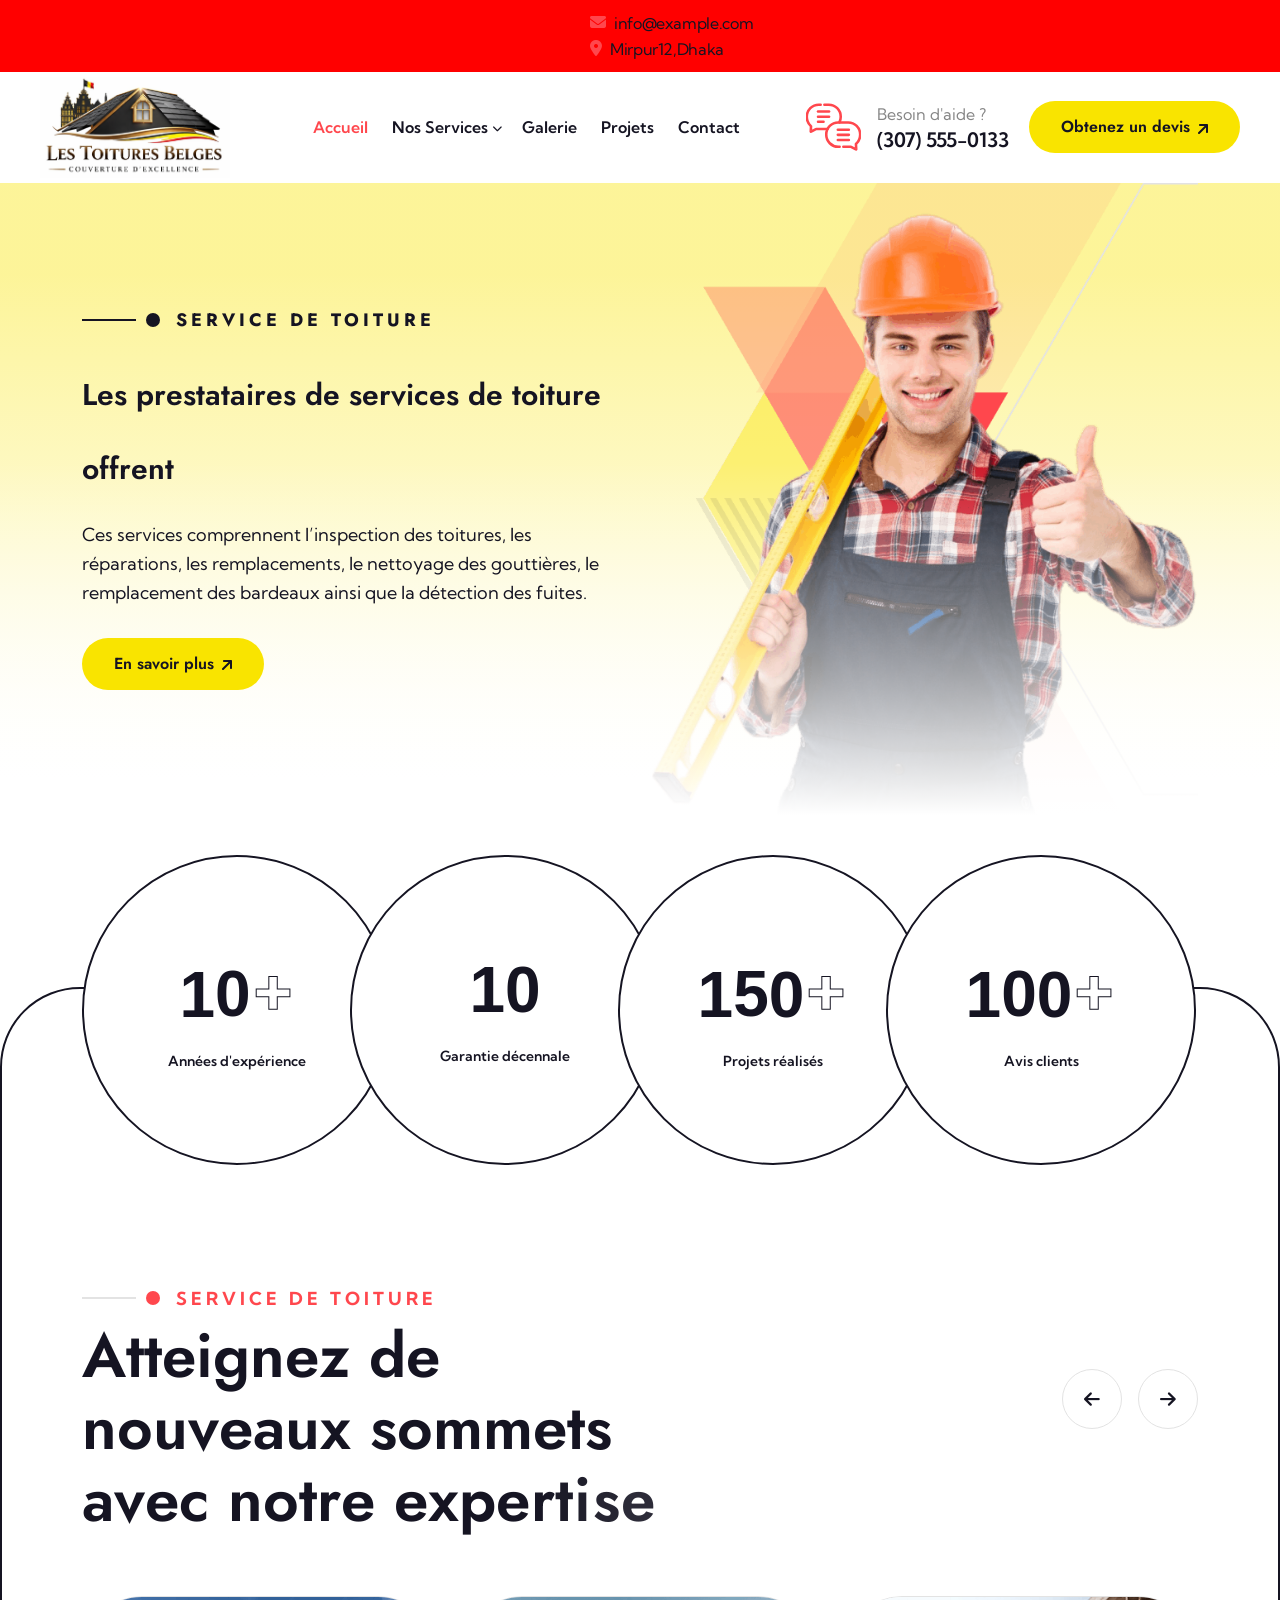
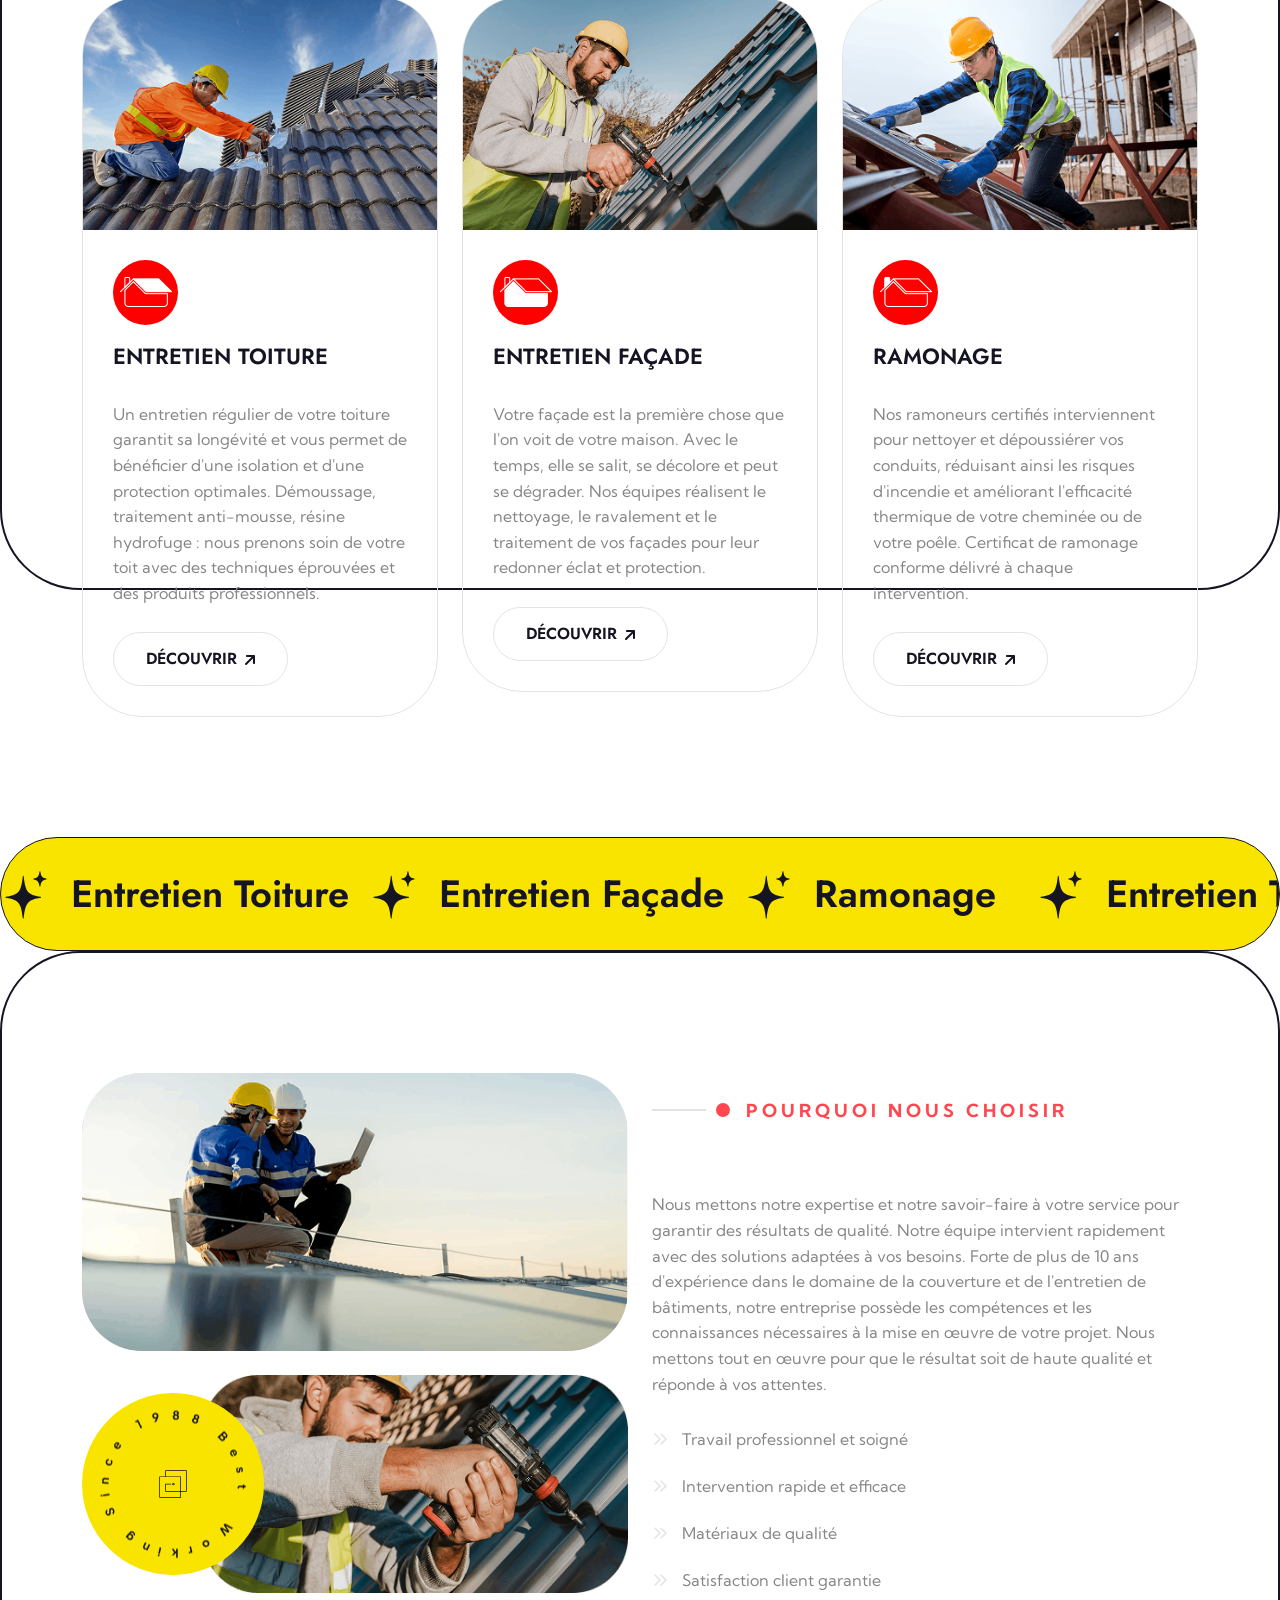
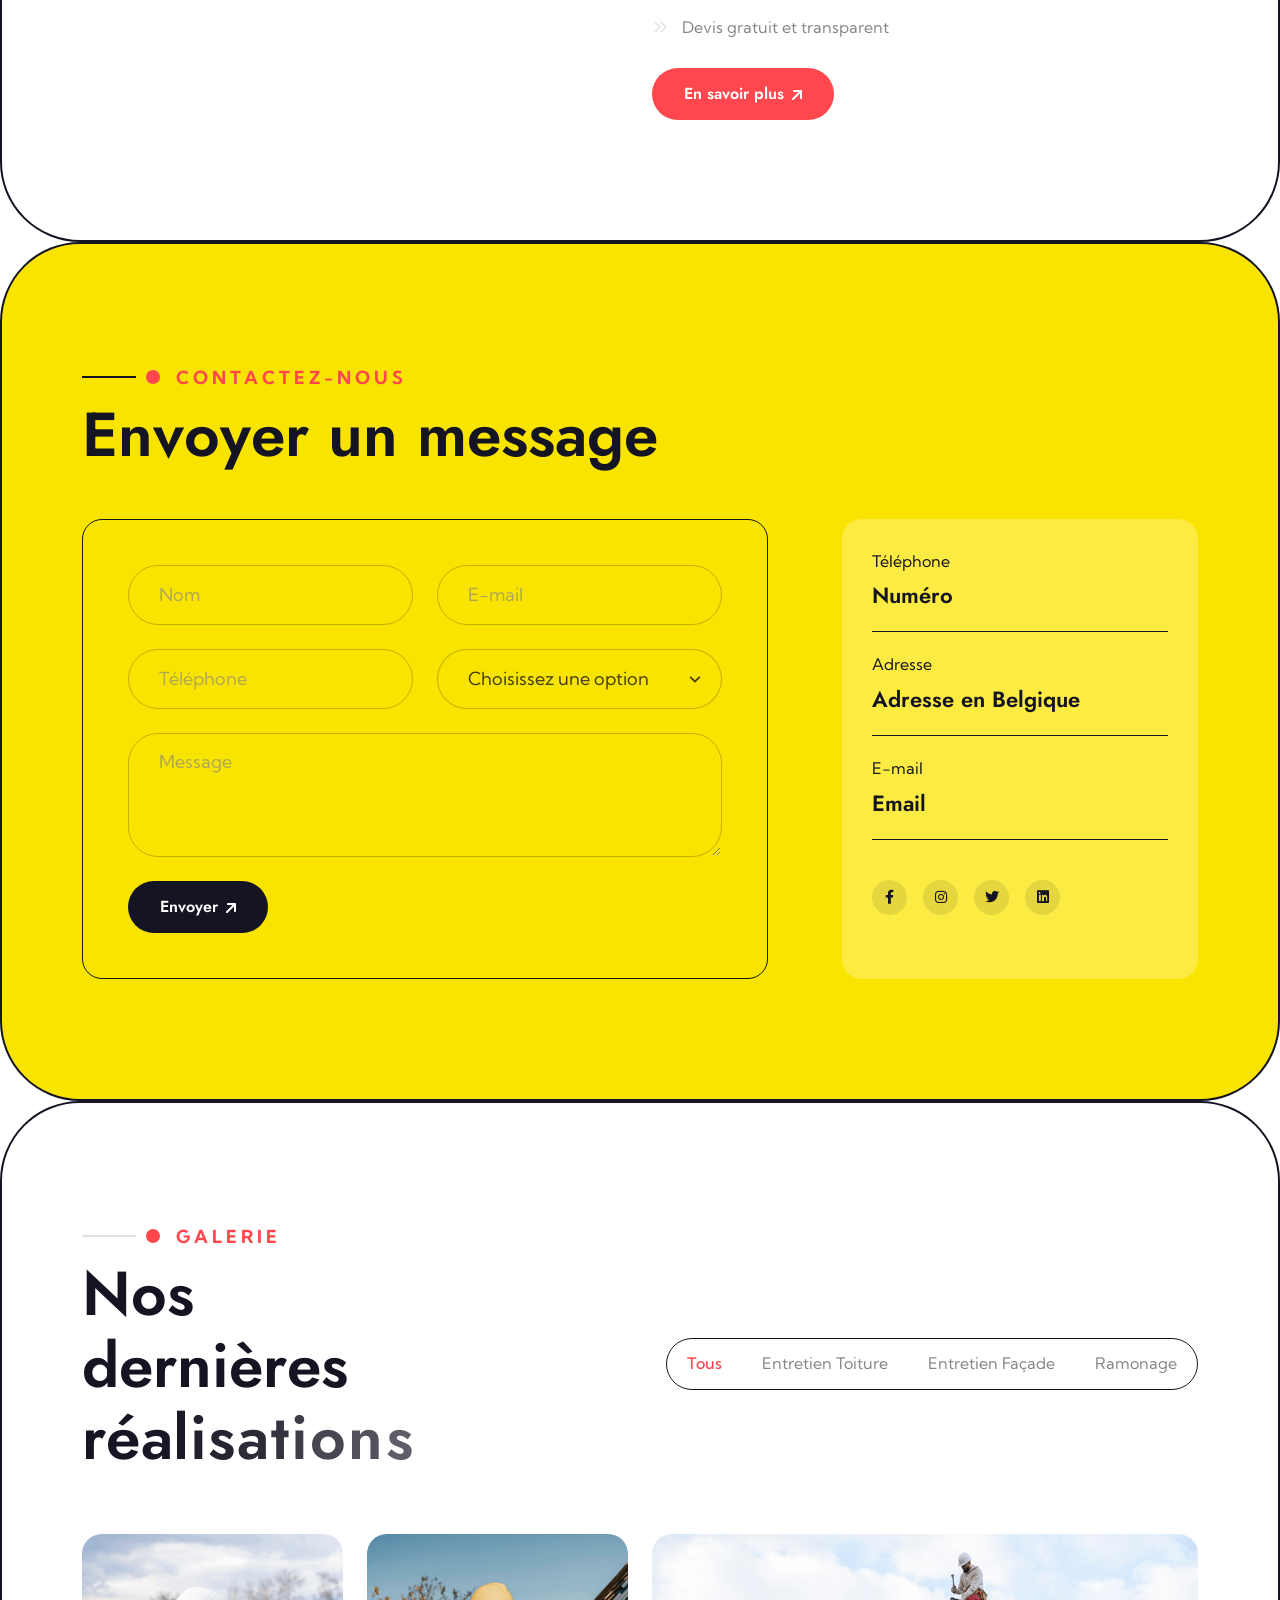
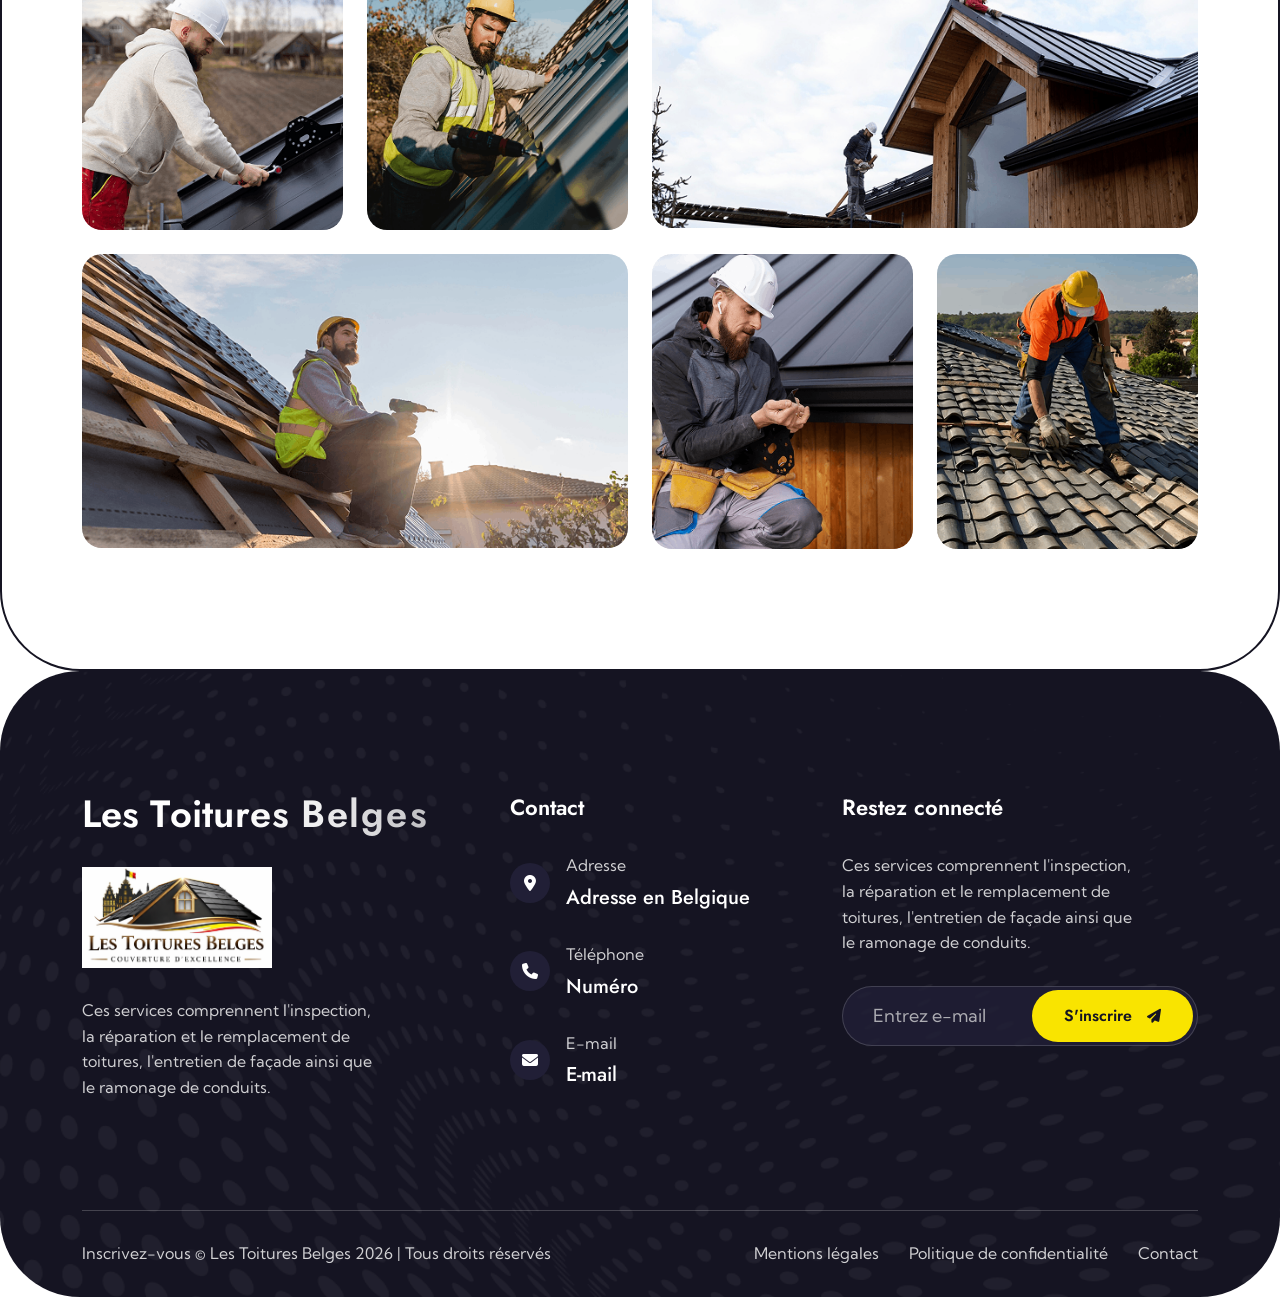
==== commit b3fb699f: "Add files via upload" ====
--- a/index.html
+++ b/index.html
@@ -339,31 +339,31 @@
                             <span class="heading-one number pb-10">
                 <span class="odometer" data-count="10"></span><span class="symbol">+</span>
                             </span>
-                            <span class="d-block heading-five">Années d'expérience</span>
+                            <span class="d-block heading-five" style="font-size: 14px;">Années d'expérience</span>
                         </div>
                     </div>
                     <div class="counter-item d-flex align-items-center justify-content-center rounded-pill">
                         <div class="text text-center">
                             <span class="heading-one number pb-10">
-                <span class="odometer" data-count="15"></span><span class="symbol">+</span>
+                <span class="odometer" data-count="10"></span><span class="symbol"></span>
                             </span>
-                            <span class="d-block heading-five">Prix gagné</span>
+                            <span class="d-block heading-five" style="font-size: 14px;">Garantie décennale</span>
                         </div>
                     </div>
                     <div class="counter-item d-flex align-items-center justify-content-center rounded-pill">
                         <div class="text text-center">
                             <span class="heading-one number pb-10">
-                <span class="odometer" data-count="1"></span><span class="alf">k</span><span class="symbol">+</span>
+                <span class="odometer" data-count="150"></span><span class="alf"></span><span class="symbol">+</span>
                             </span>
-                            <span class="d-block heading-five">Projets réalisés</span>
+                            <span class="d-block heading-five" style="font-size: 14px;">Projets réalisés</span>
                         </div>
                     </div>
                     <div class="counter-item d-flex align-items-center justify-content-center rounded-pill">
                         <div class="text text-center">
                             <span class="heading-one number pb-10">
-                <span class="odometer" data-count="1"></span><span class="alf">k</span><span class="symbol">+</span>
+                <span class="odometer" data-count="100"></span><span class="alf"></span><span class="symbol">+</span>
                             </span>
-                            <span class="d-block heading-five">Avis clients
+                            <span class="d-block heading-five" style="font-size: 14px;">Avis clients
 </span>
                         </div>
                     </div>
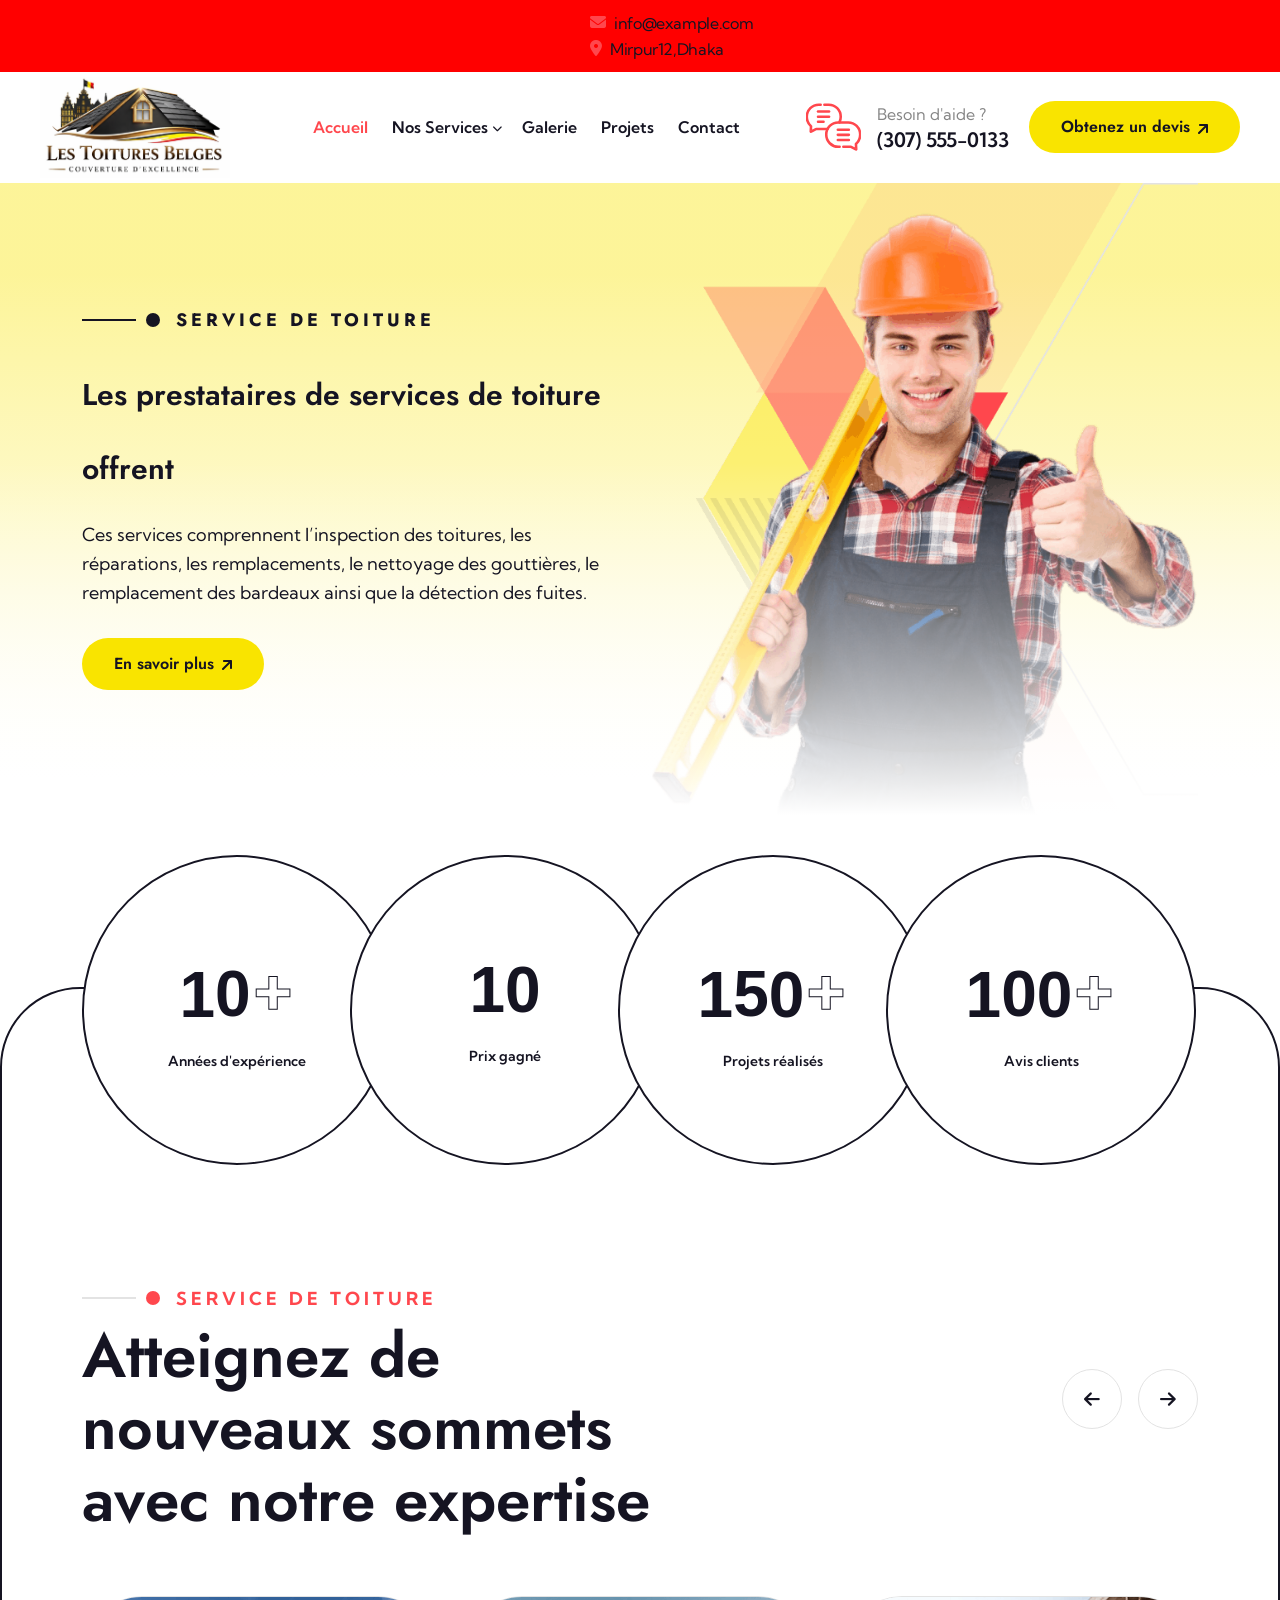
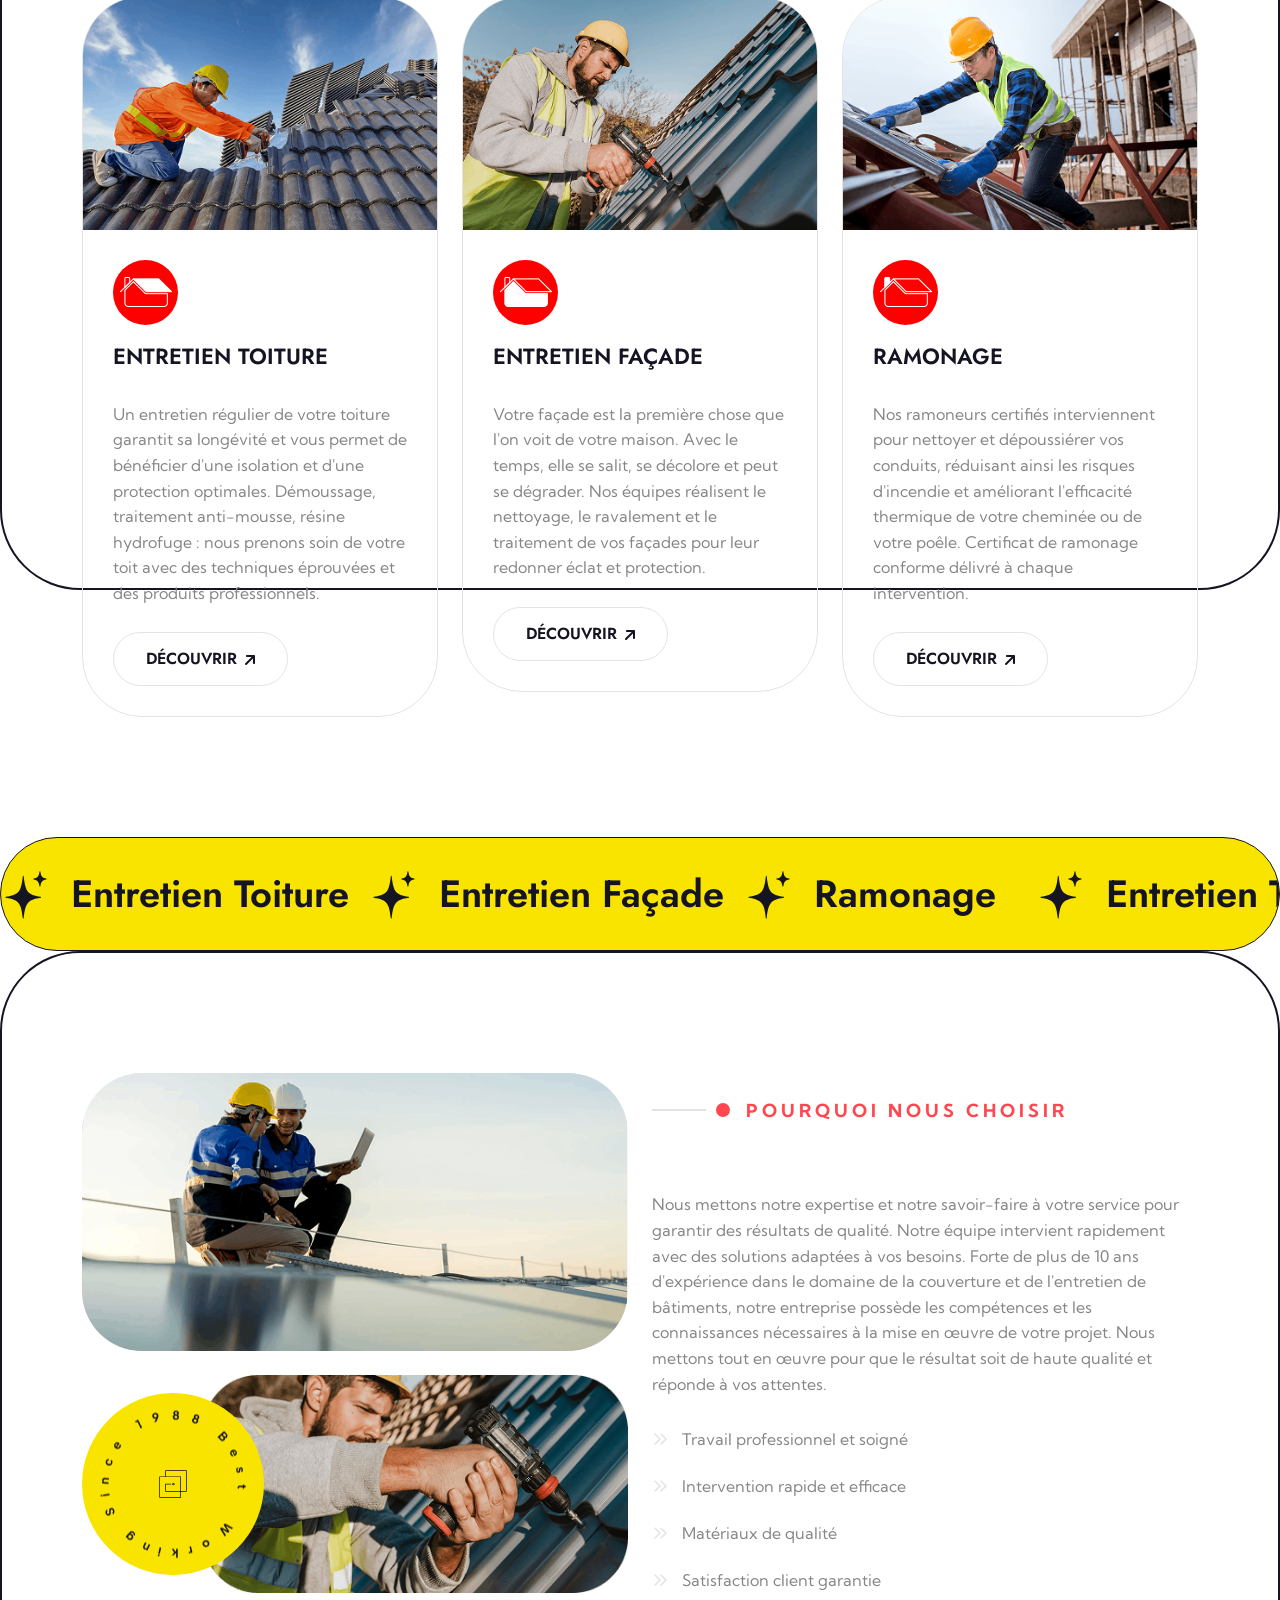
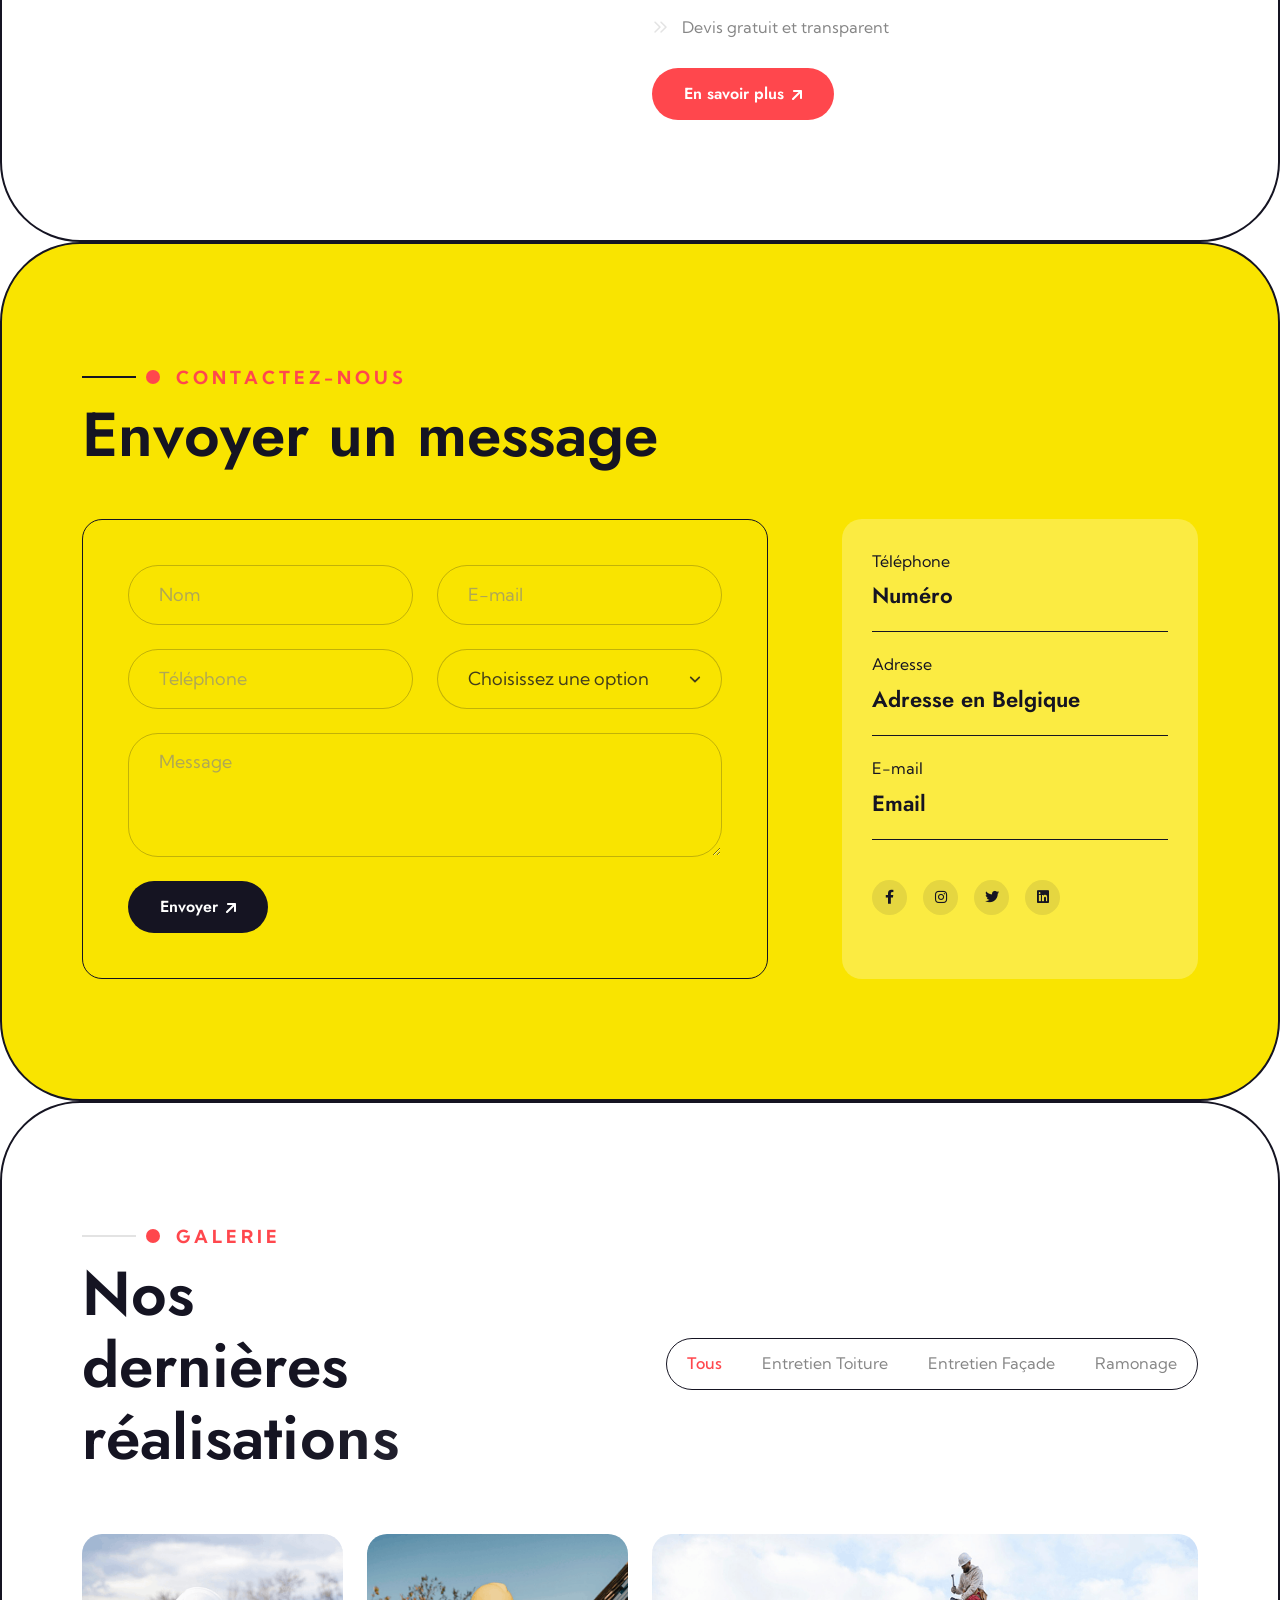
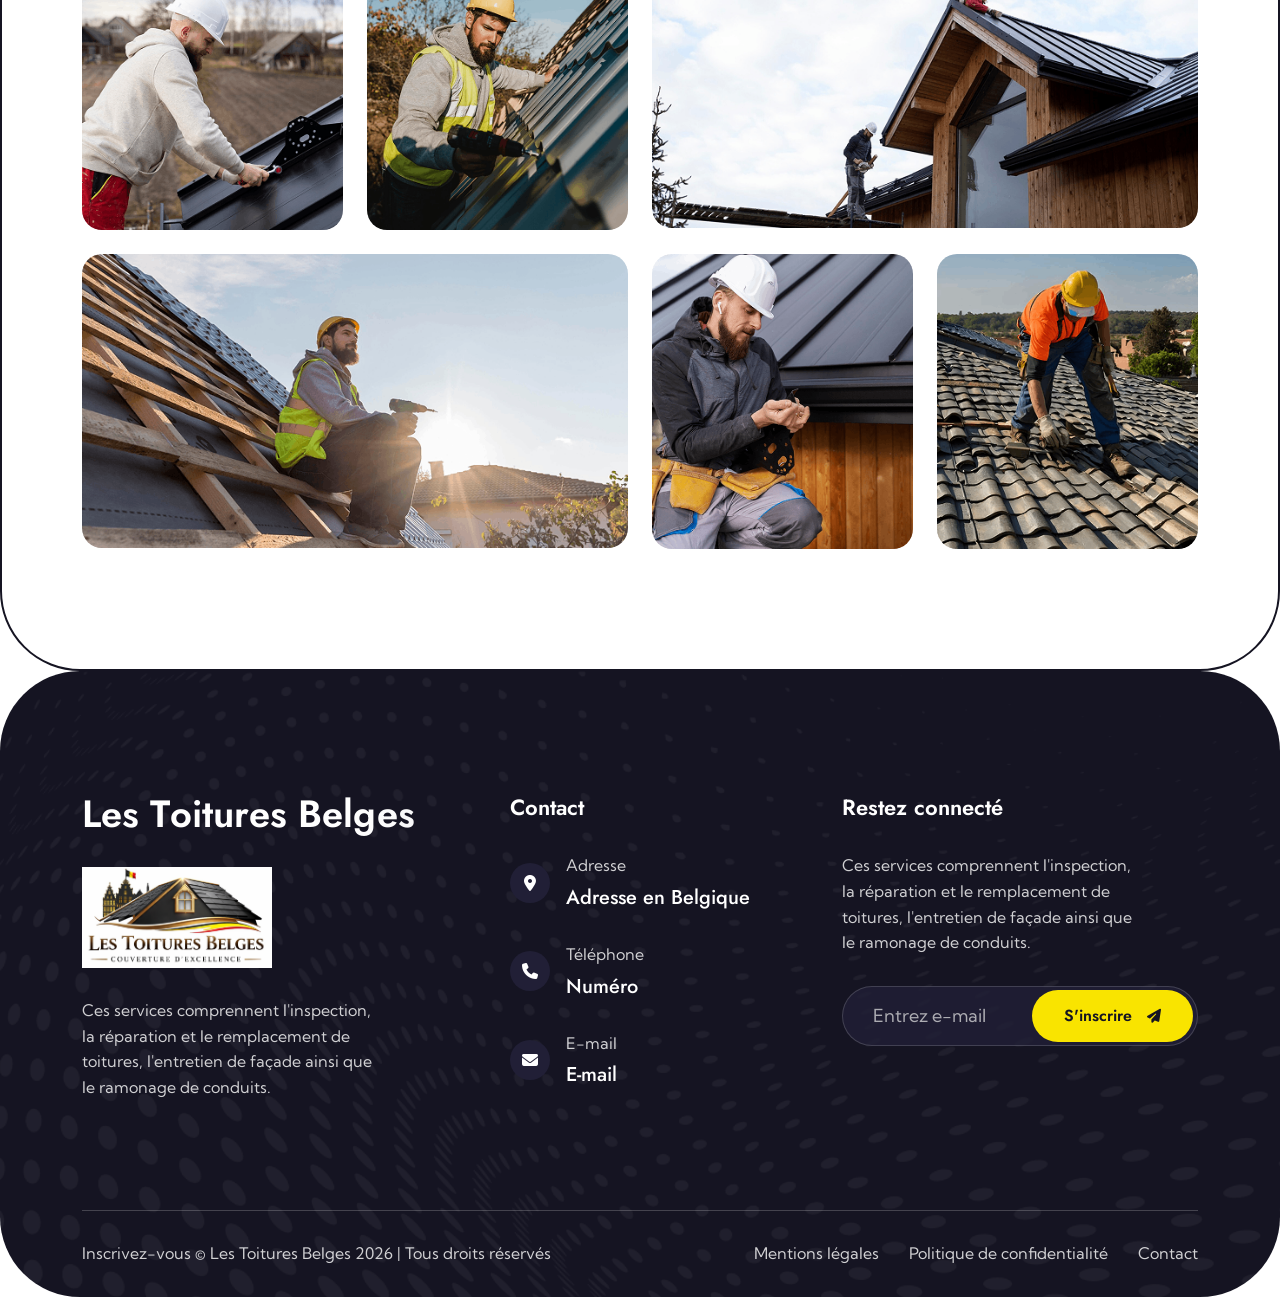
==== commit 4648945a: "Add files via upload" ====
--- a/index.html
+++ b/index.html
@@ -347,7 +347,7 @@
                             <span class="heading-one number pb-10">
                 <span class="odometer" data-count="10"></span><span class="symbol"></span>
                             </span>
-                            <span class="d-block heading-five" style="font-size: 14px;">Garantie décennale</span>
+                            <span class="d-block heading-five" style="font-size: 14px;">Prix gagné</span>
                         </div>
                     </div>
                     <div class="counter-item d-flex align-items-center justify-content-center rounded-pill">
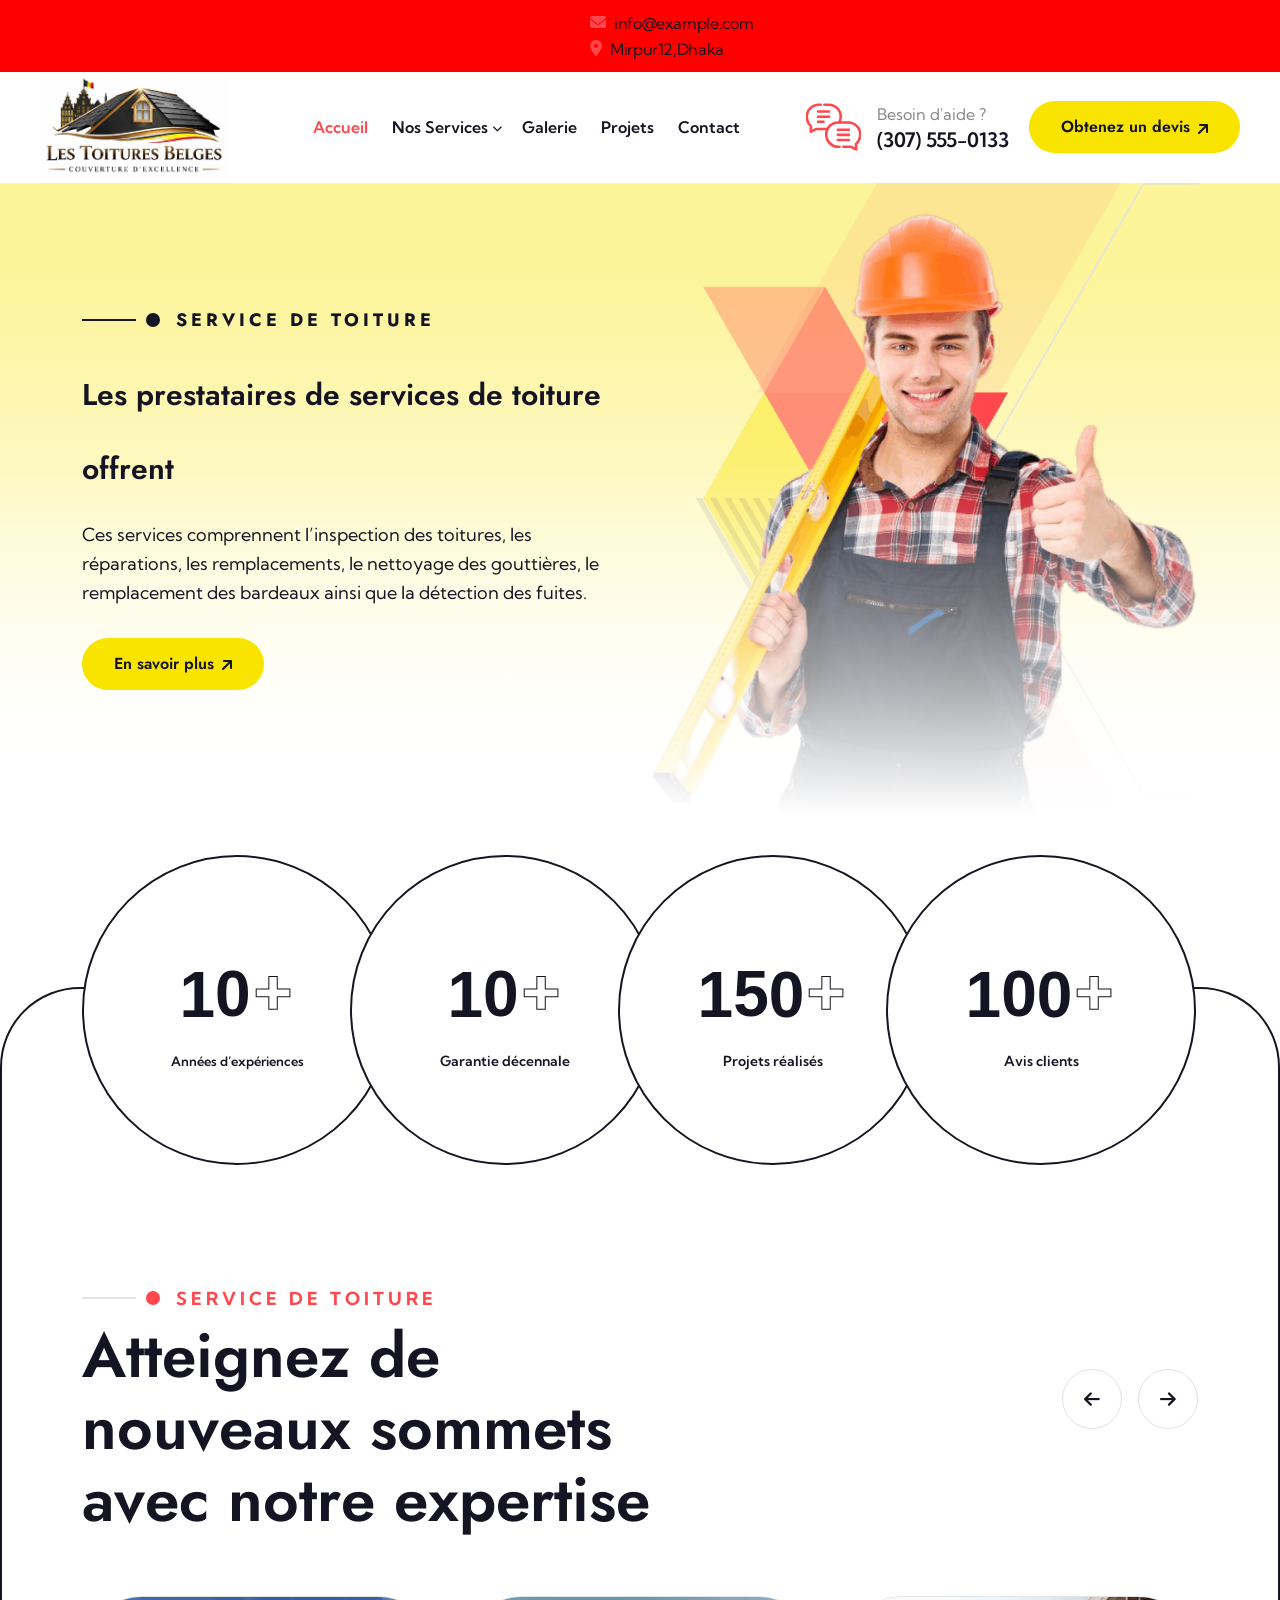
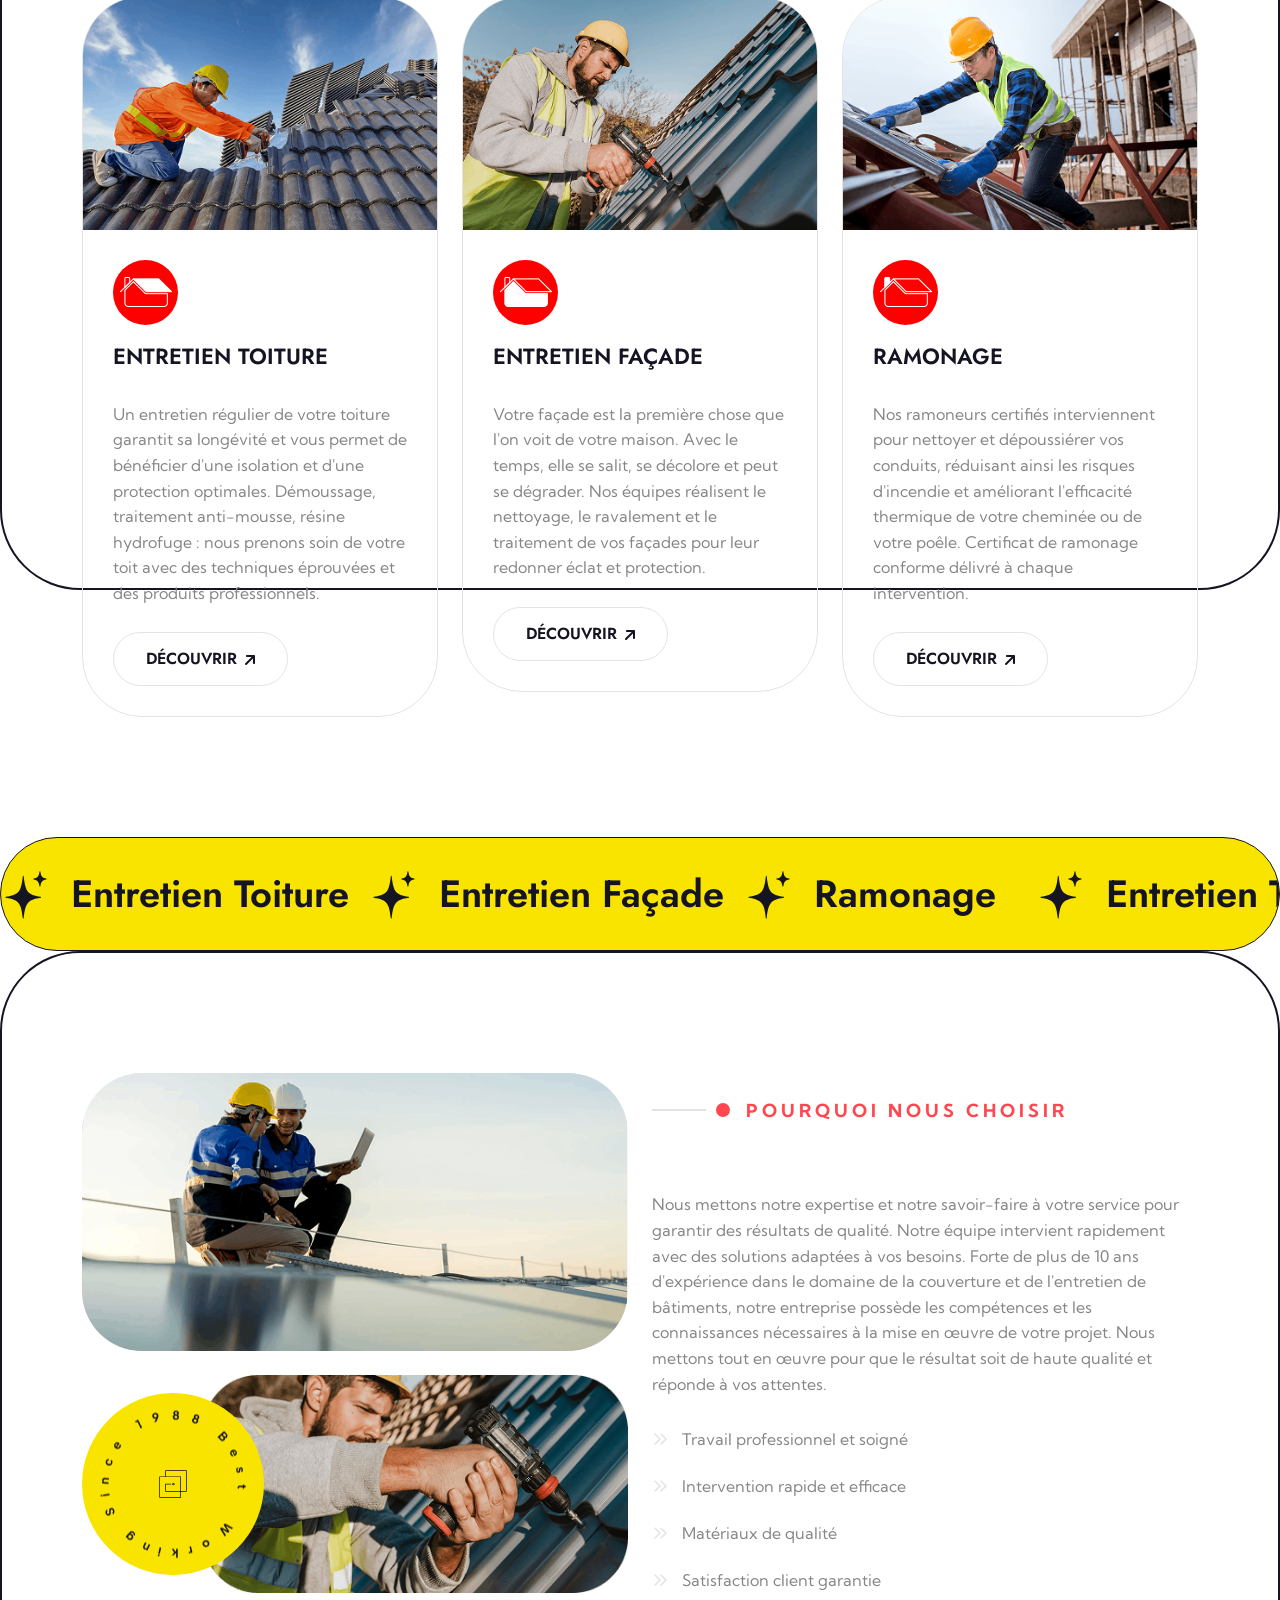
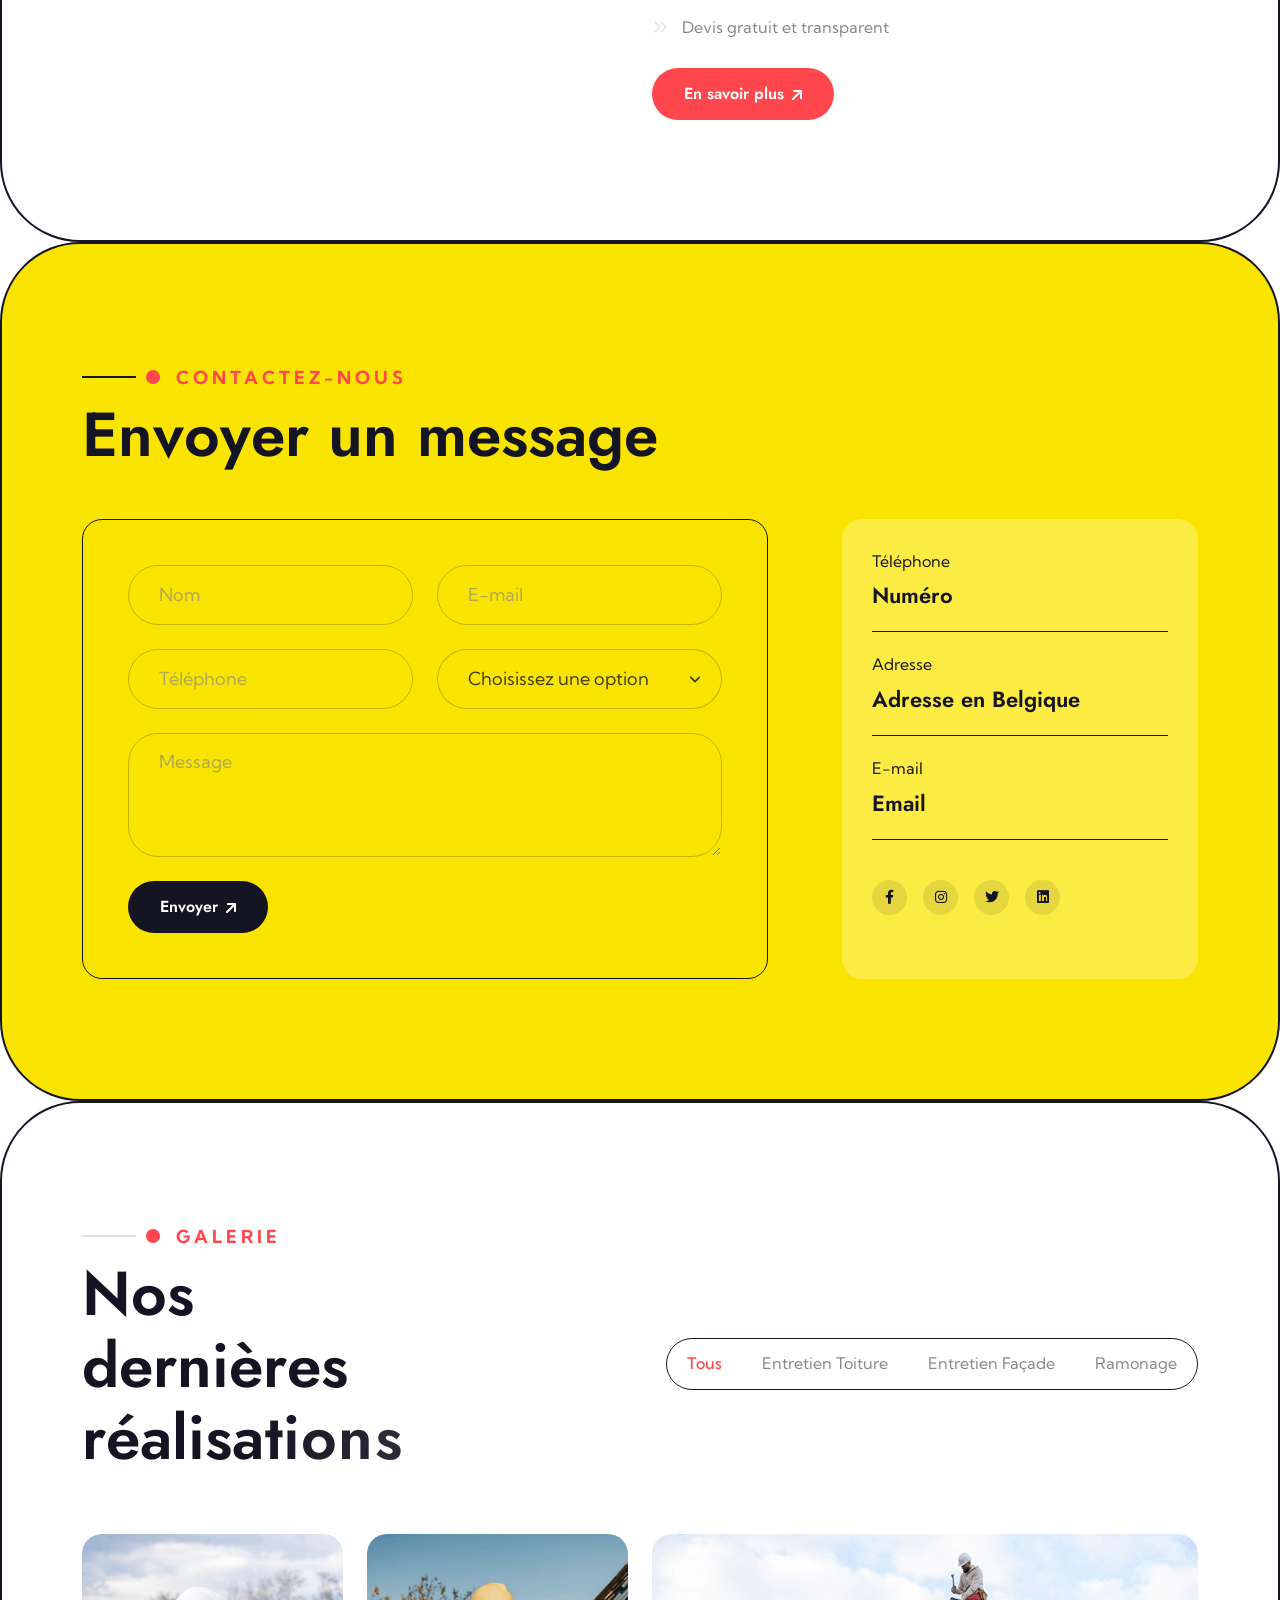
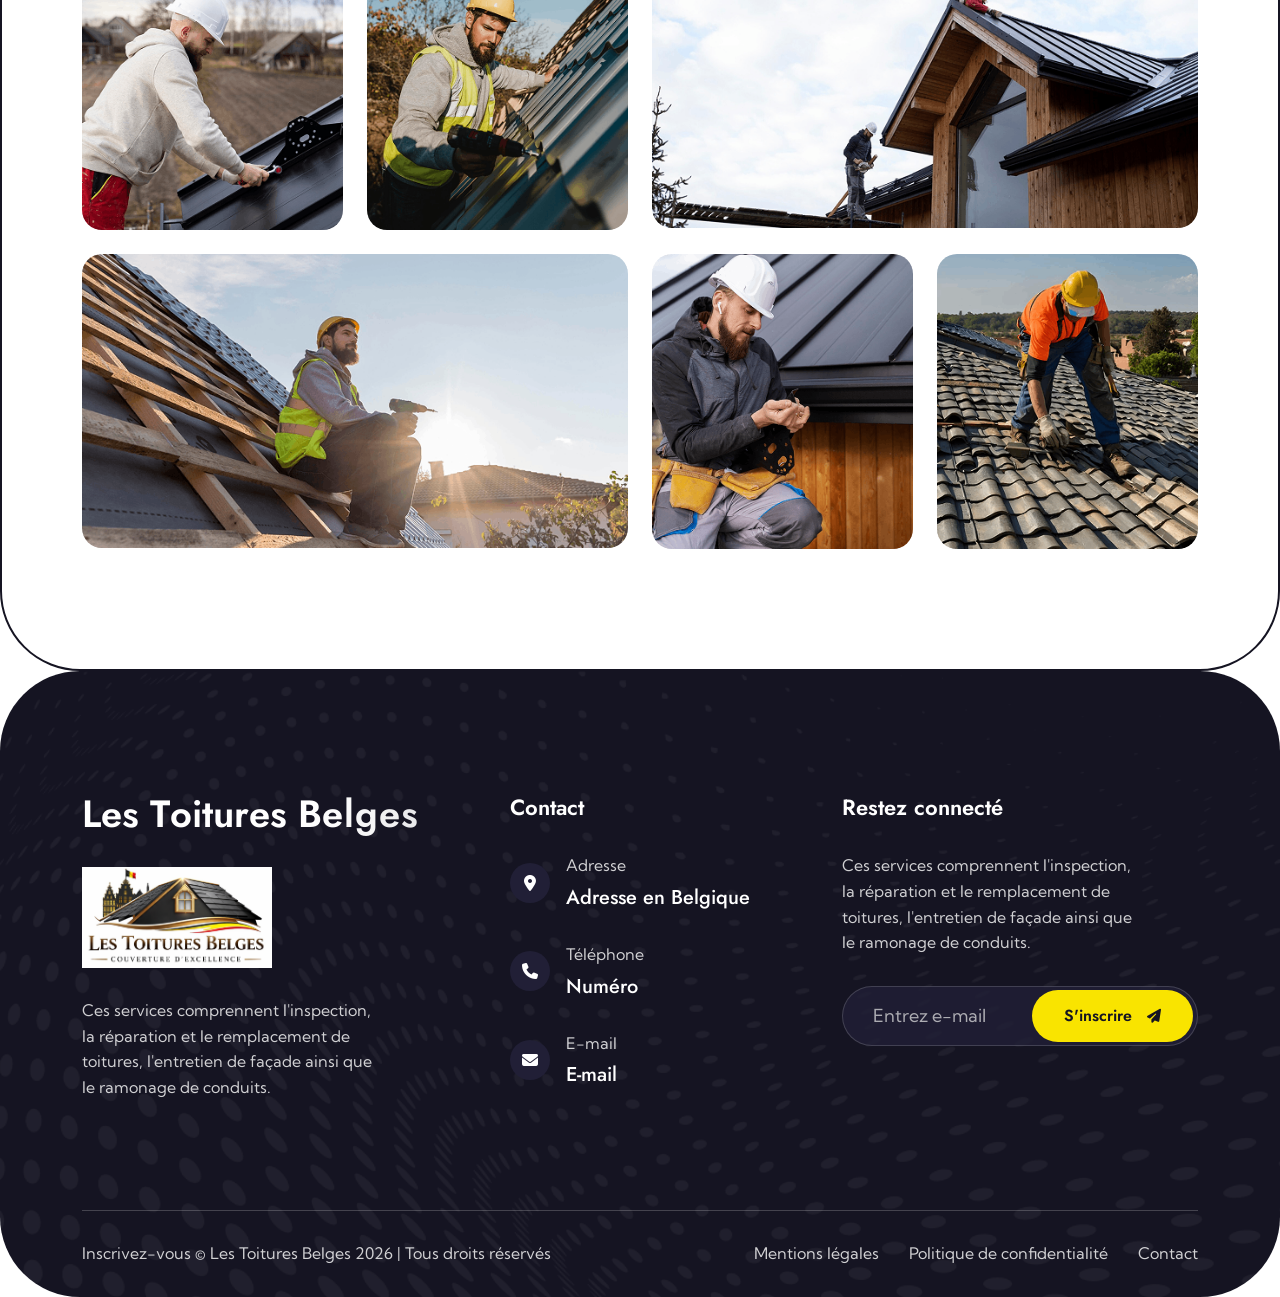
==== commit 56b28f1e: "Add files via upload" ====
--- a/index.html
+++ b/index.html
@@ -339,15 +339,15 @@
                             <span class="heading-one number pb-10">
                 <span class="odometer" data-count="10"></span><span class="symbol">+</span>
                             </span>
-                            <span class="d-block heading-five" style="font-size: 14px;">Années d'expérience</span>
+                            <span class="d-block heading-five" style="font-size: 13px;">Années d’expériences</span>
                         </div>
                     </div>
                     <div class="counter-item d-flex align-items-center justify-content-center rounded-pill">
                         <div class="text text-center">
                             <span class="heading-one number pb-10">
-                <span class="odometer" data-count="10"></span><span class="symbol"></span>
+                <span class="odometer" data-count="10"></span><span class="symbol">+</span>
                             </span>
-                            <span class="d-block heading-five" style="font-size: 14px;">Prix gagné</span>
+                            <span class="d-block heading-five" style="font-size: 14px;">Garantie décennale</span>
                         </div>
                     </div>
                     <div class="counter-item d-flex align-items-center justify-content-center rounded-pill">
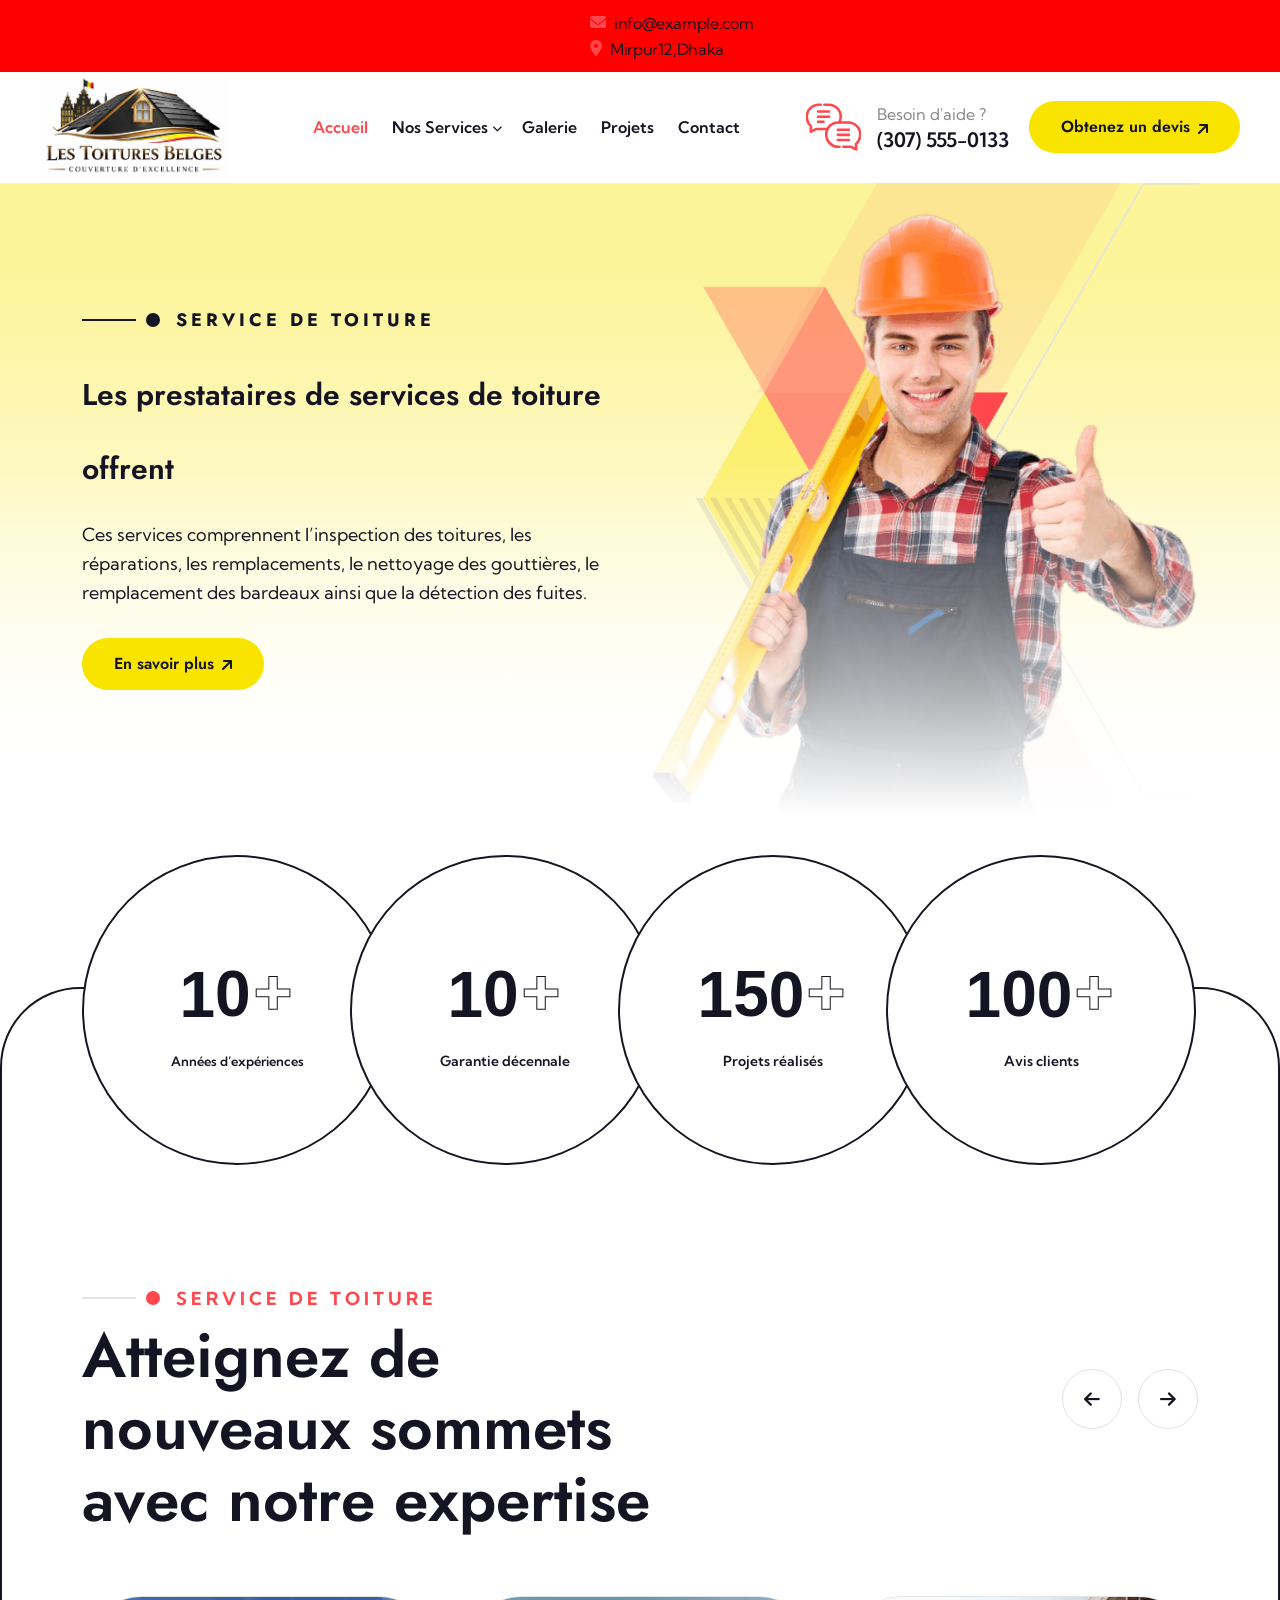
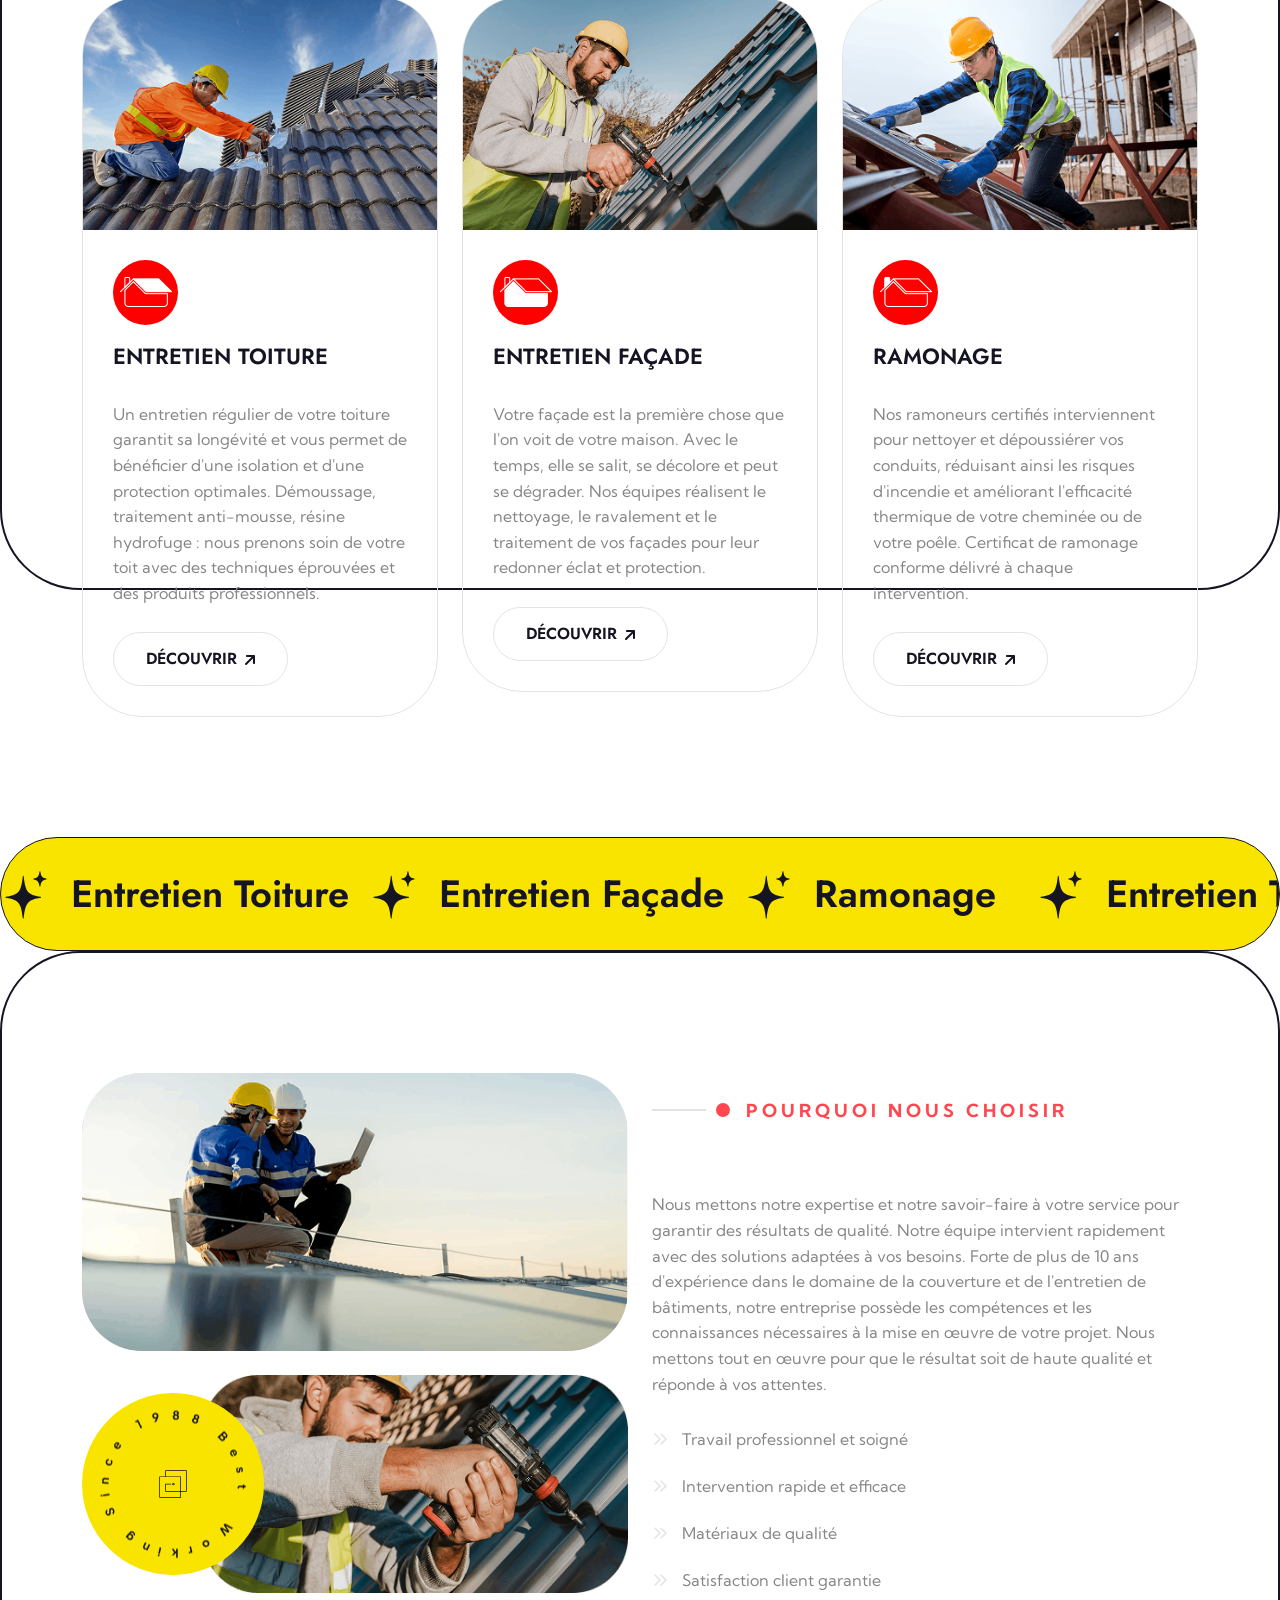
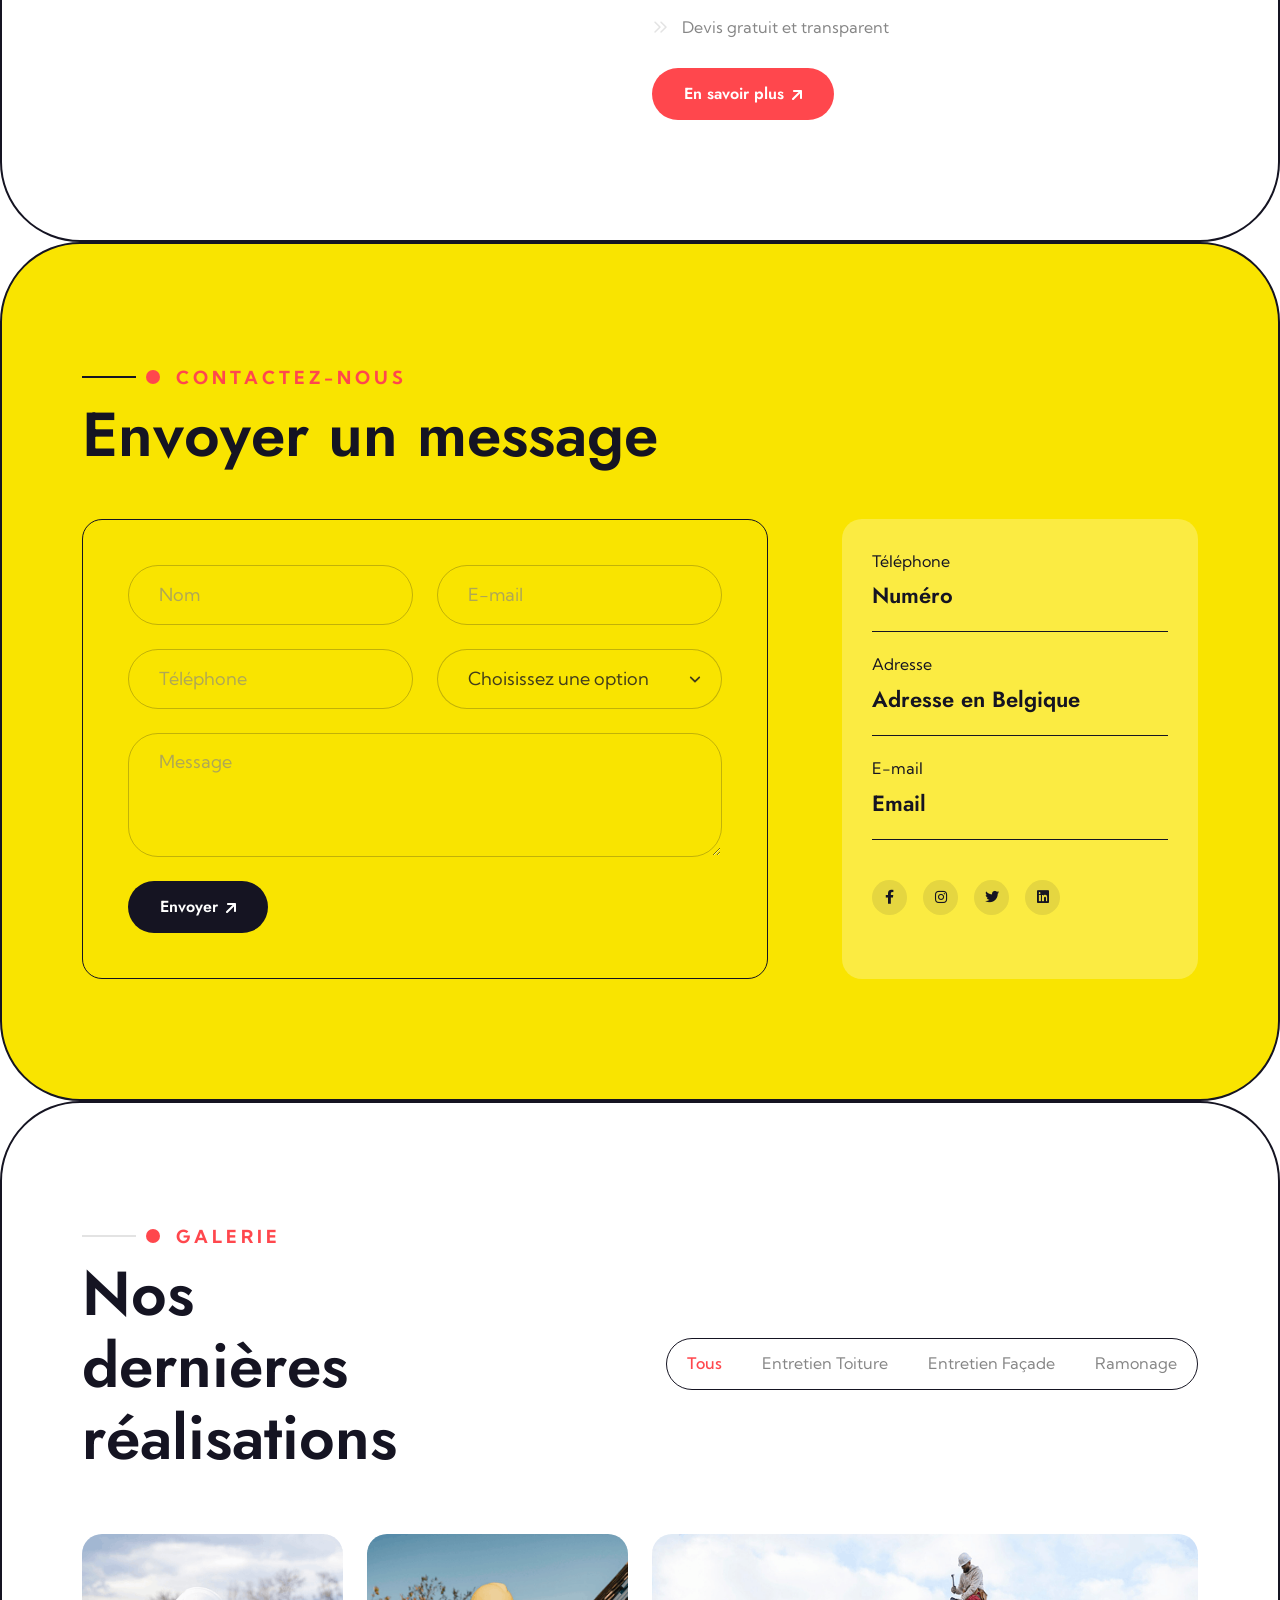
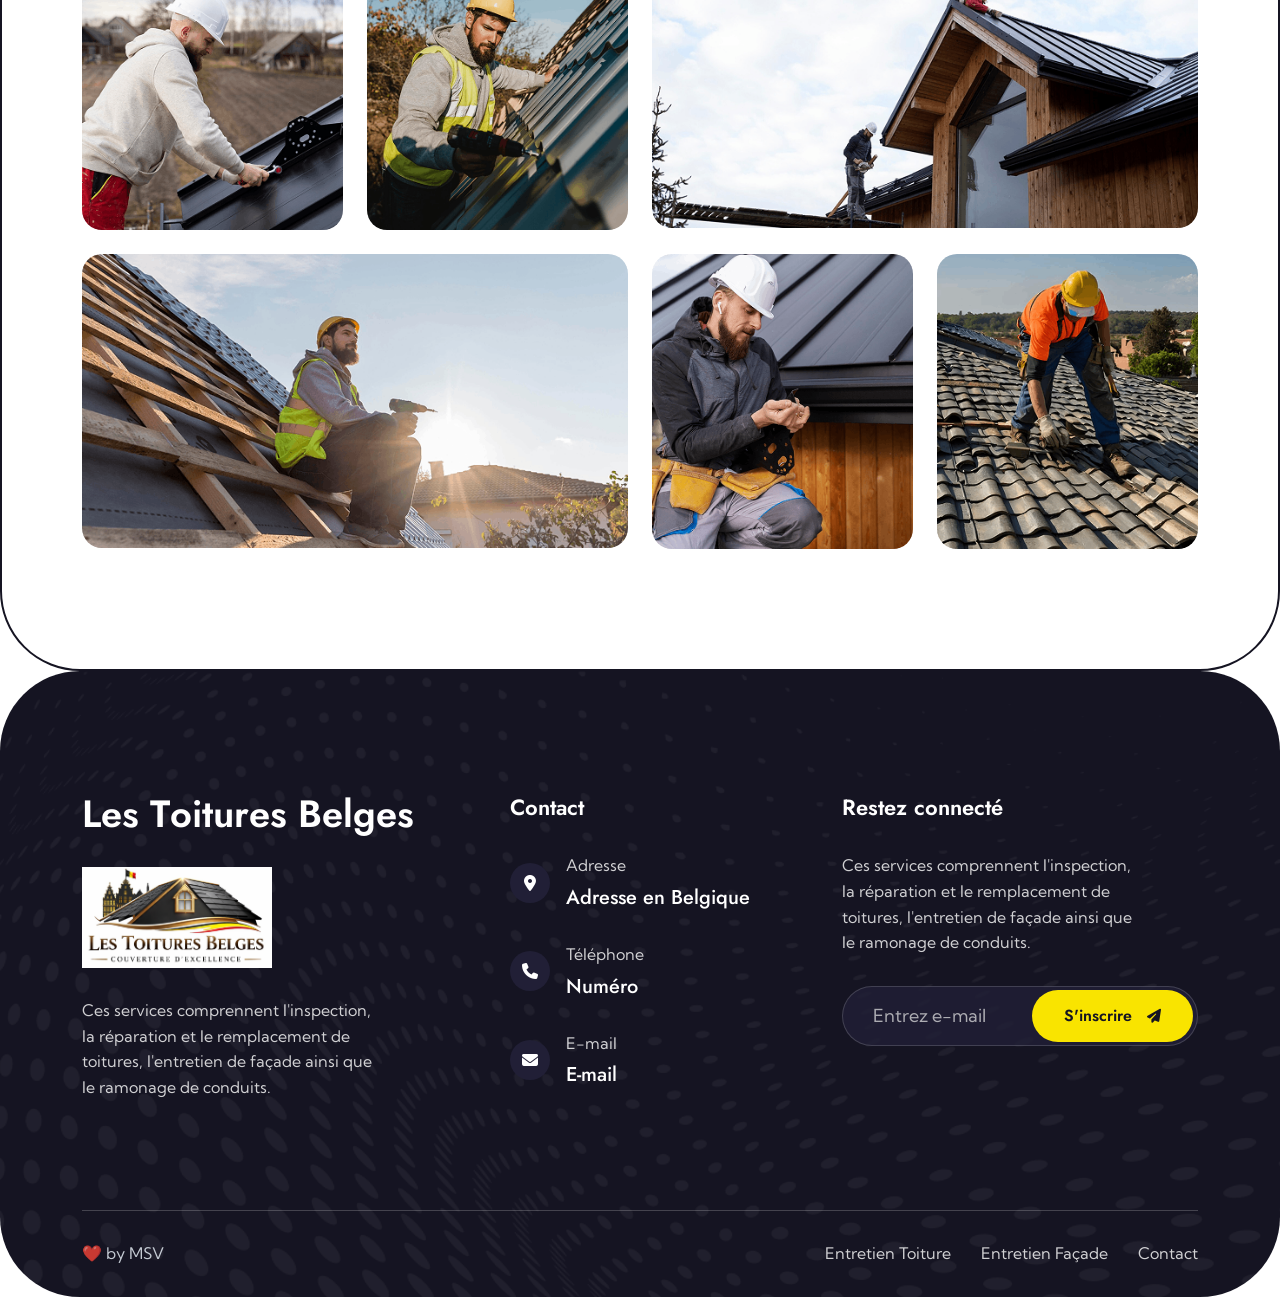
==== commit fd2deef2: "Add files via upload" ====
--- a/index.html
+++ b/index.html
@@ -1304,14 +1304,14 @@
                     <div class="row g-3">
                         <div class="col-lg-6">
                             <div class="footer-copyright text-center text-lg-start">
-                                <p>Inscrivez-vous © Les Toitures Belges 2026 | Tous droits réservés</p>
+                                <p><a href="https://agence-msv.fr/" style="color: aliceblue;">❤️ by MSV</a></p>
                             </div>
                         </div>
                         <div class="col-lg-6">
                             <div class="footer-menu">
                                 <ul class="list-unstyled d-flex flex-wrap justify-content-center justify-content-lg-end align-items-center">
-                                    <li><a href="#"> Mentions légales</a></li>
-                                    <li><a href="#">Politique de confidentialité</a></li>
+                                    <li><a href="service.html"> Entretien Toiture</a></li>
+                                    <li><a href="Entretien-façade.html">Entretien Façade</a></li>
                                     <li><a href="contact.html">Contact</a></li>
                                 </ul>
                             </div>
